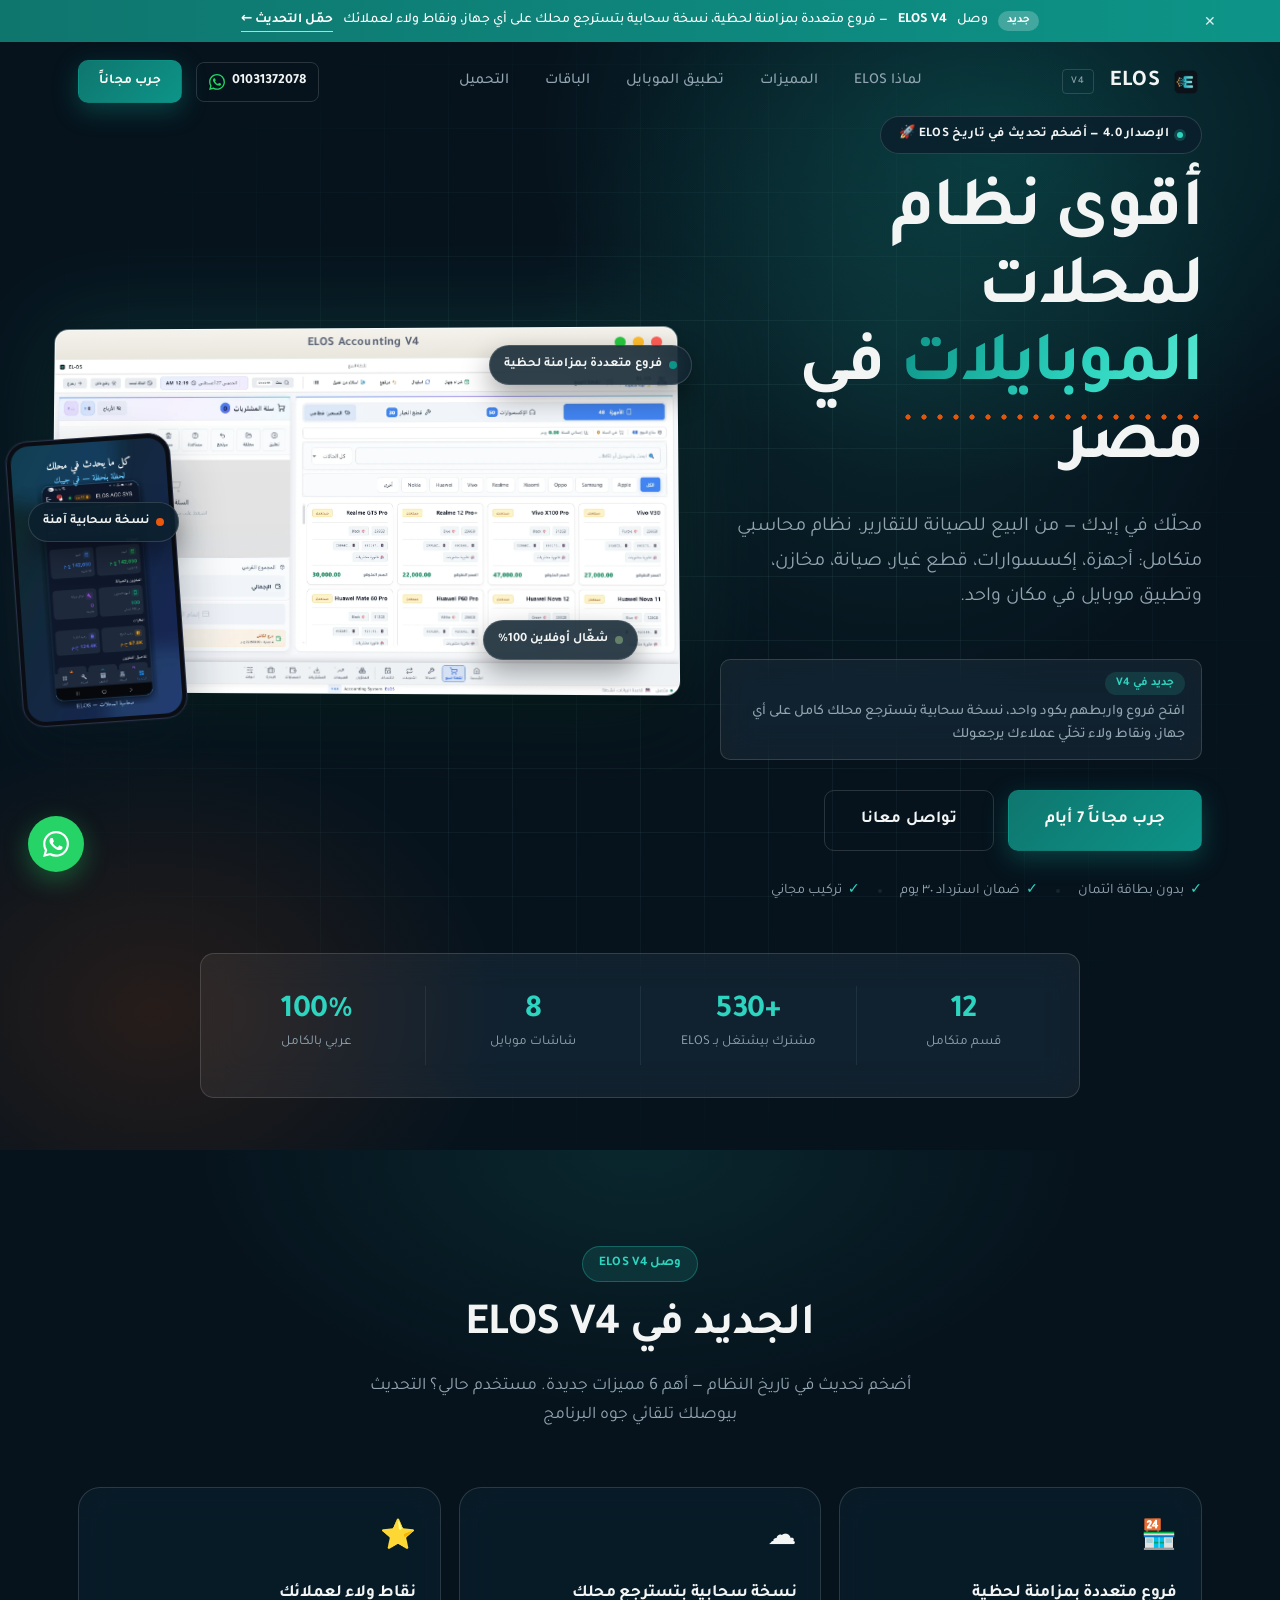
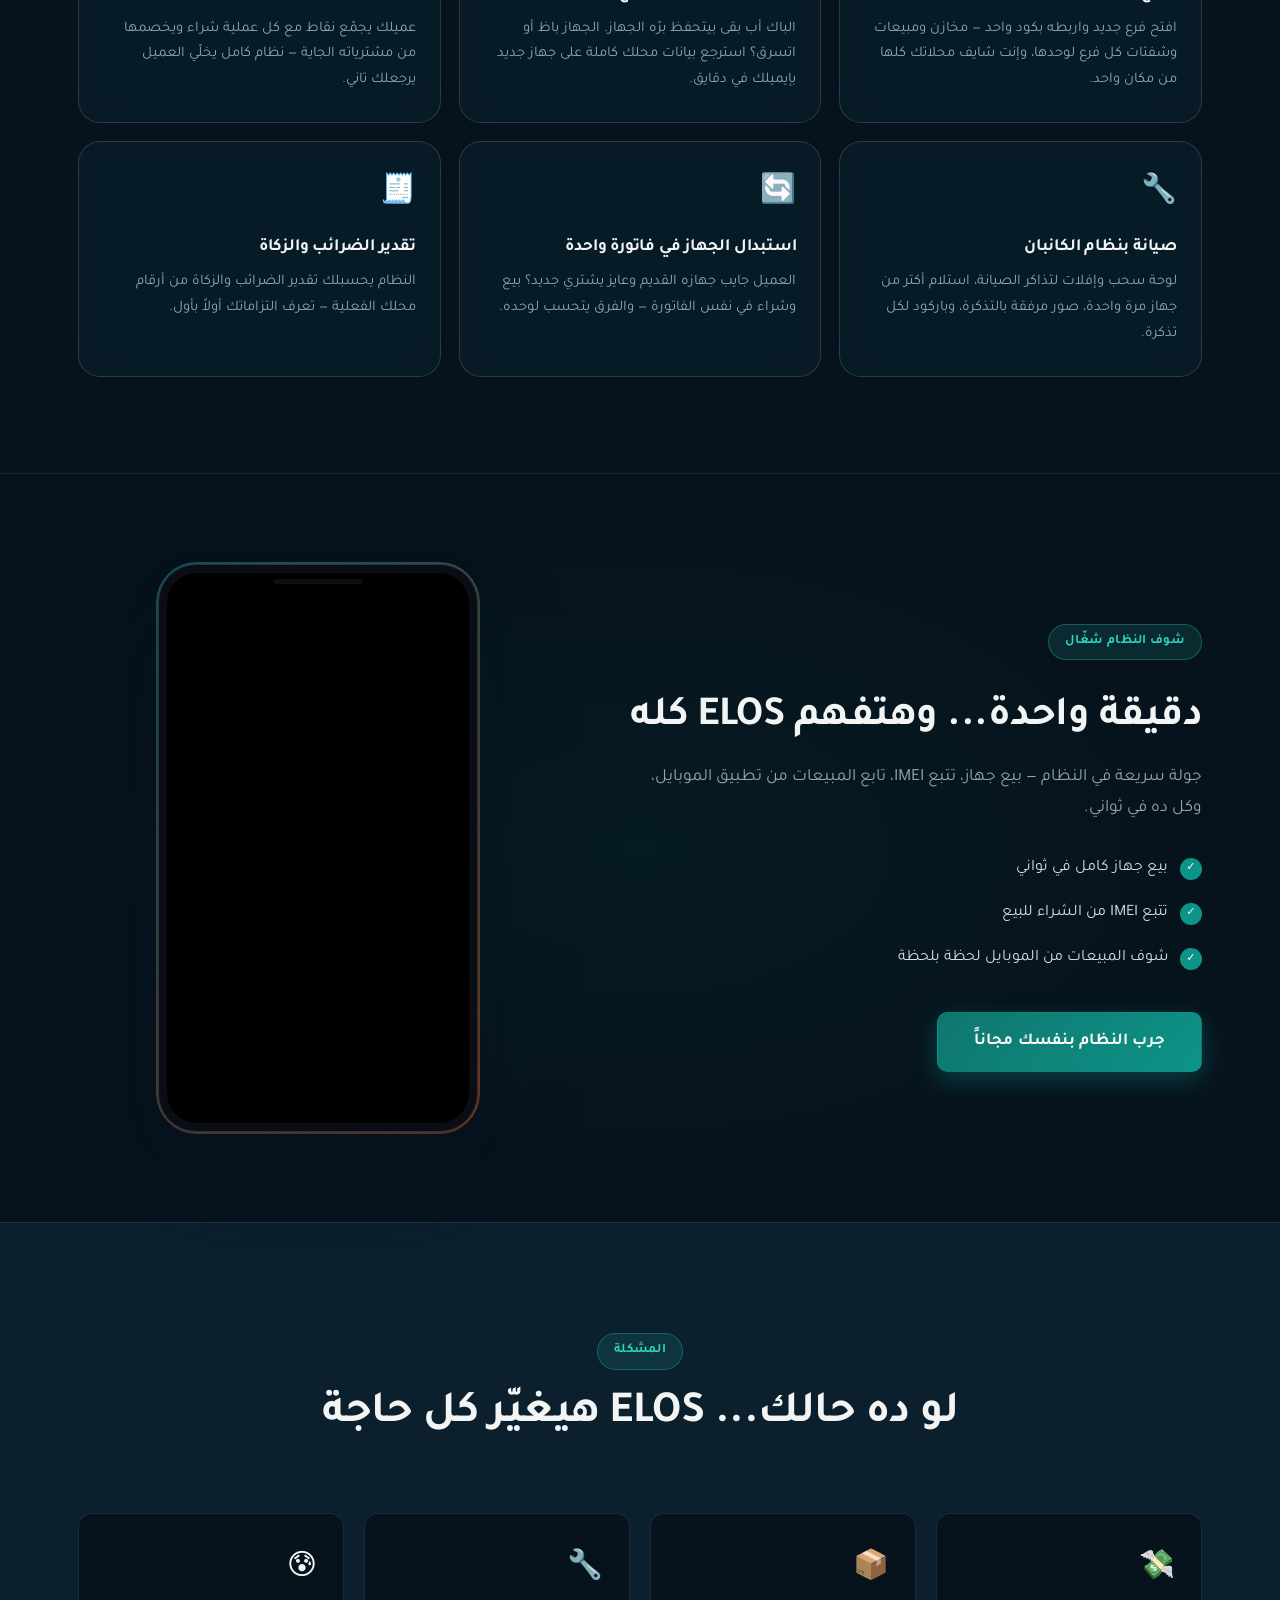
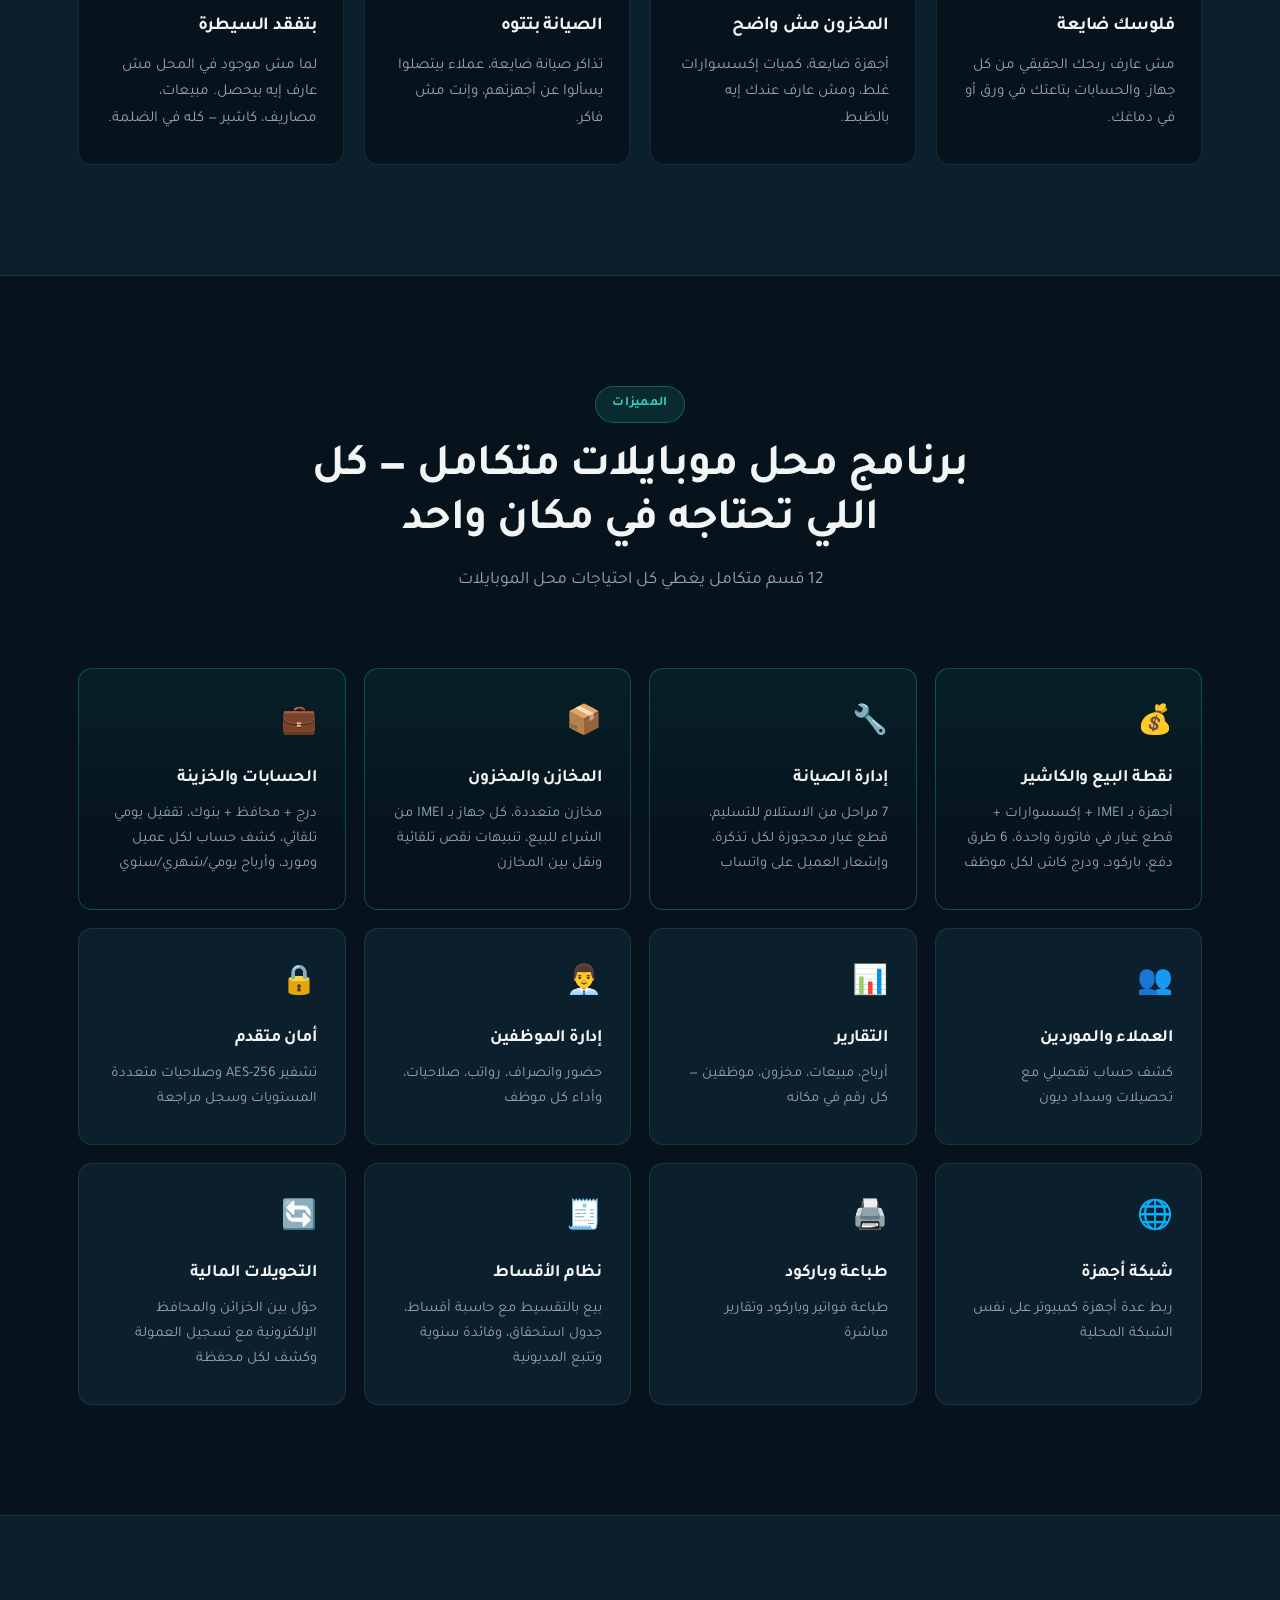
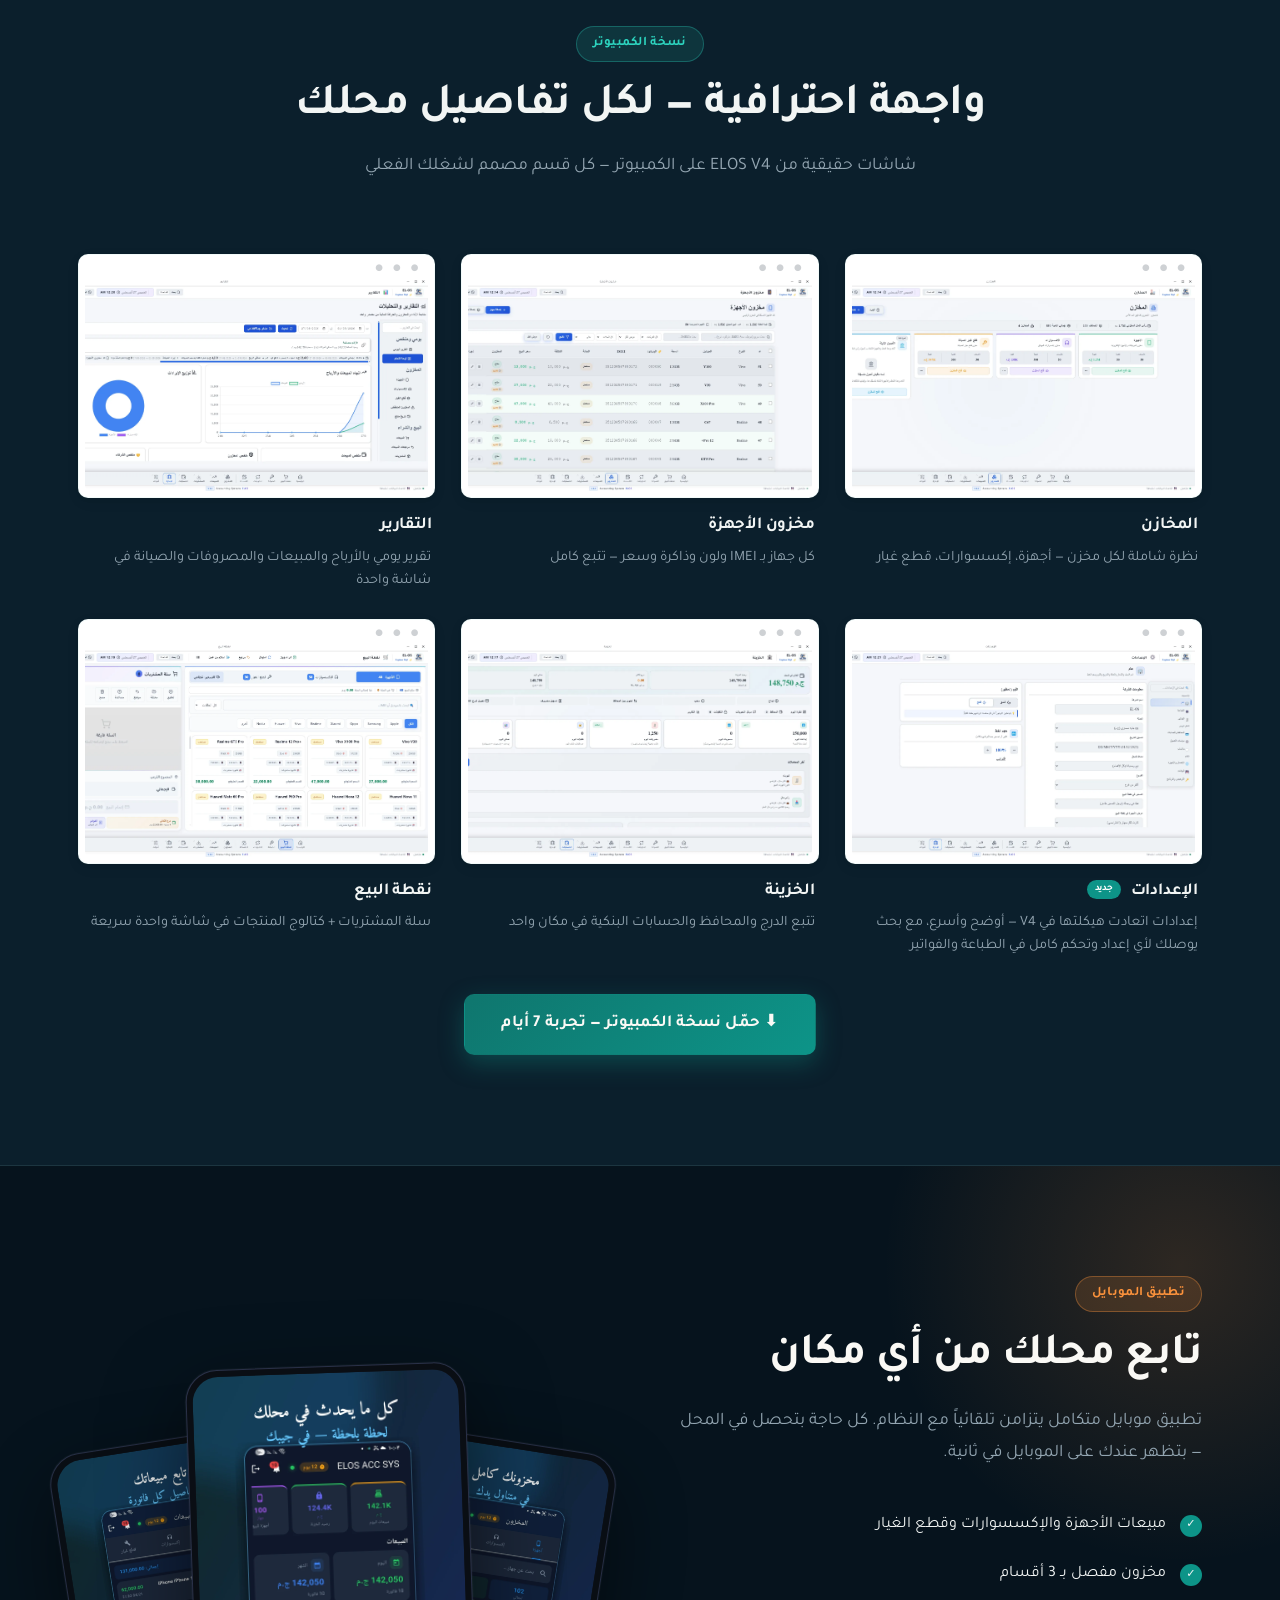
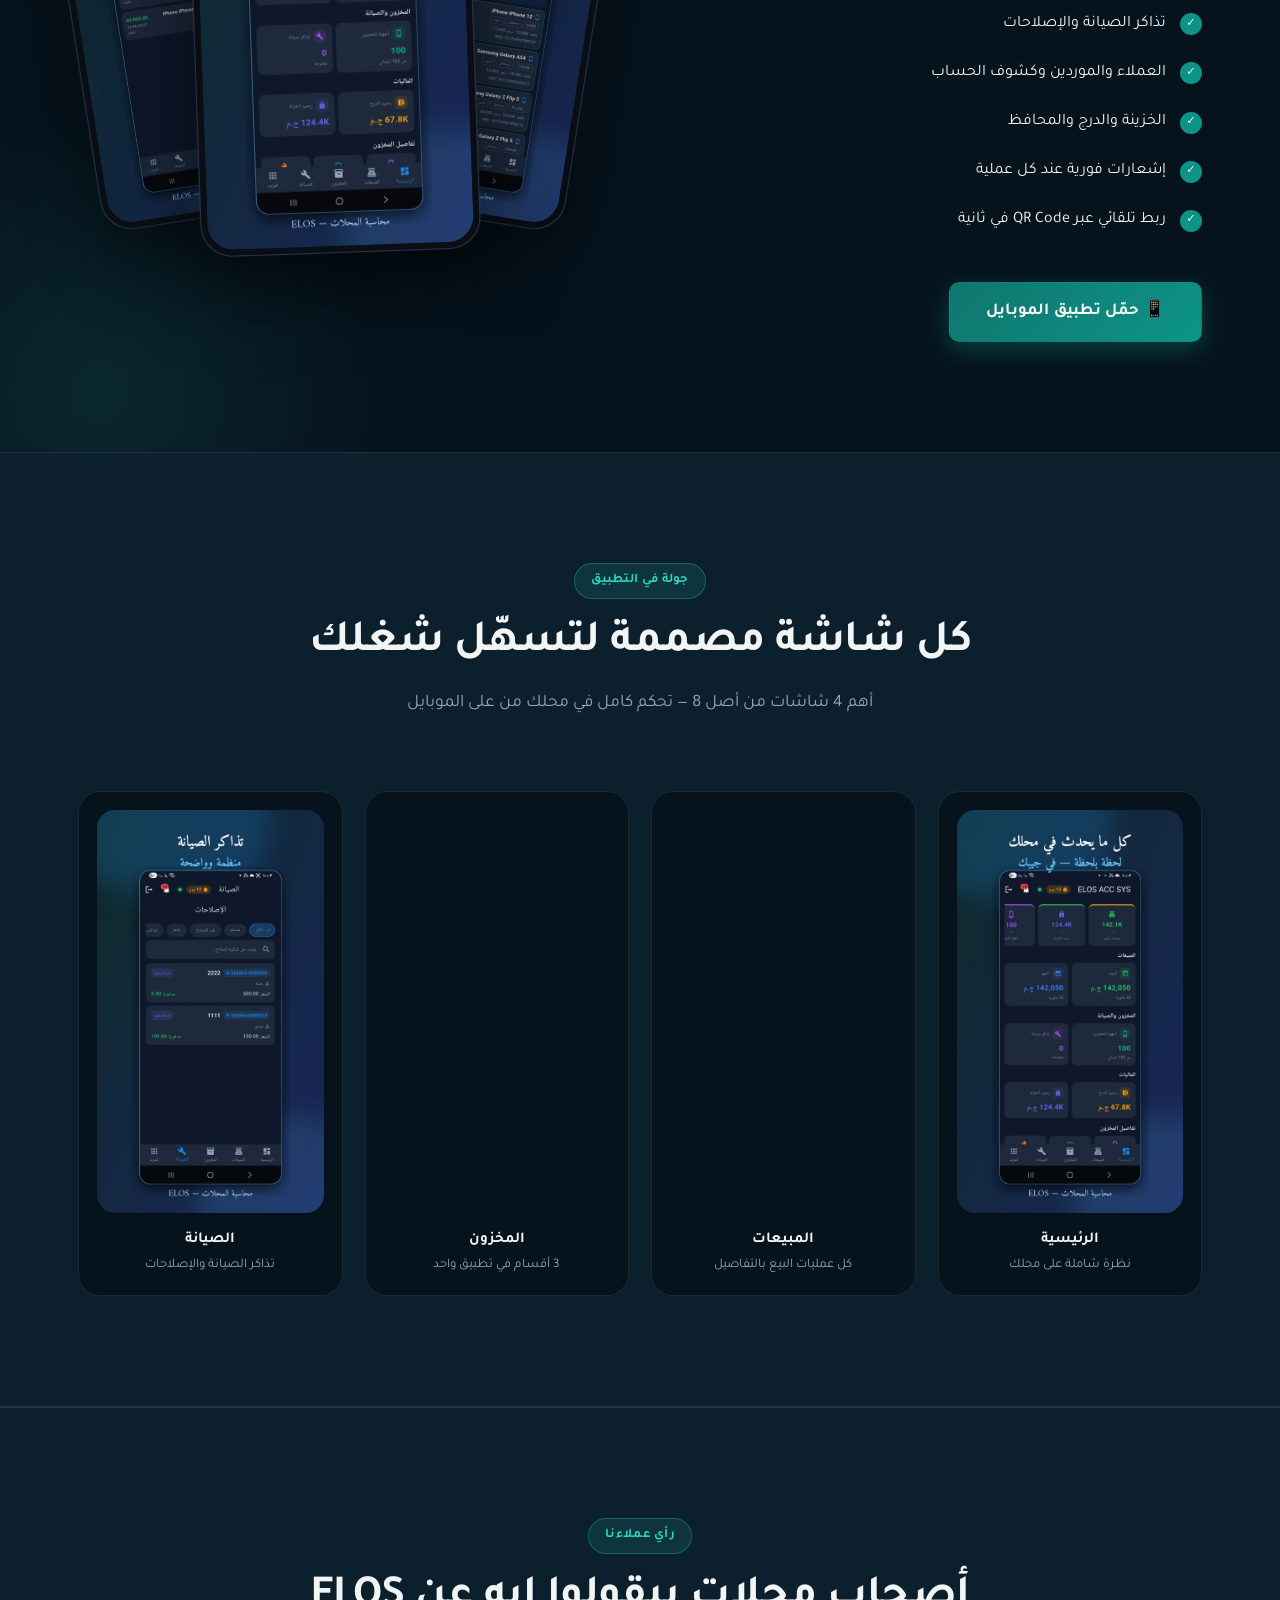
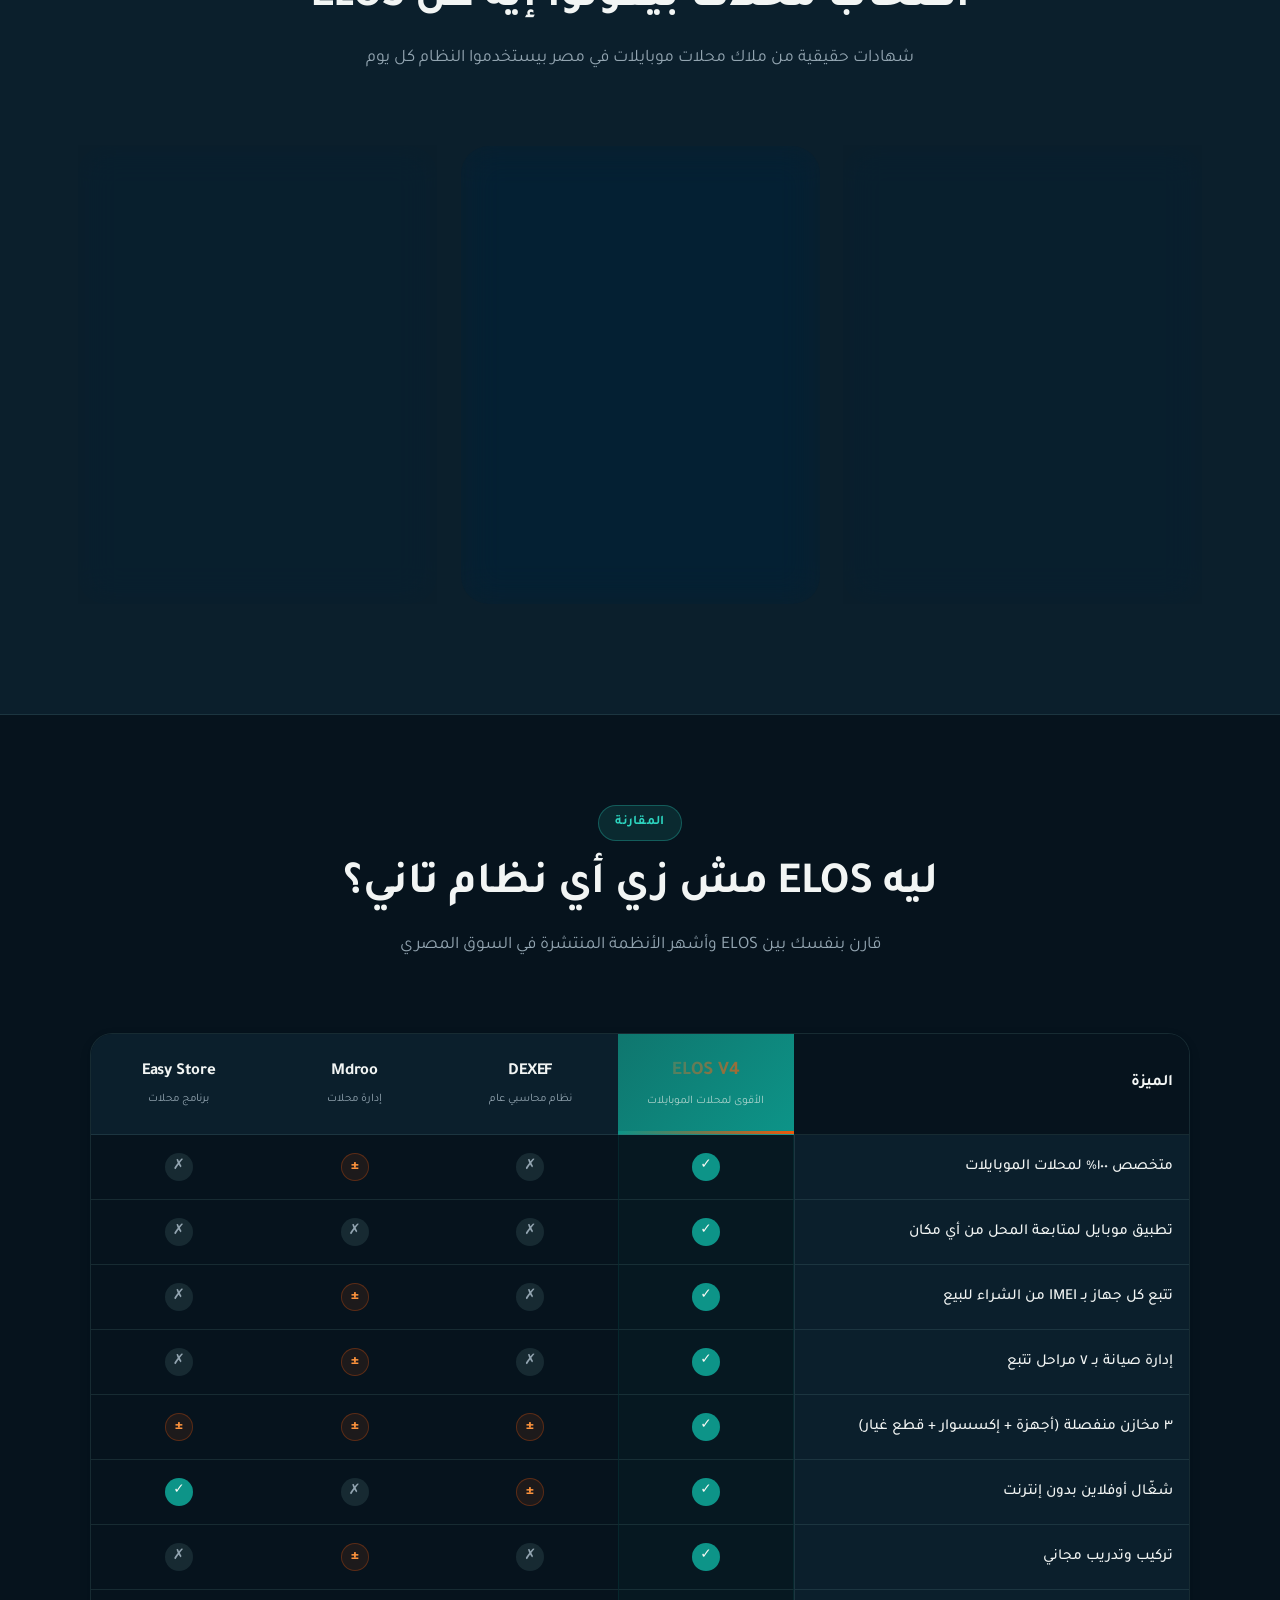
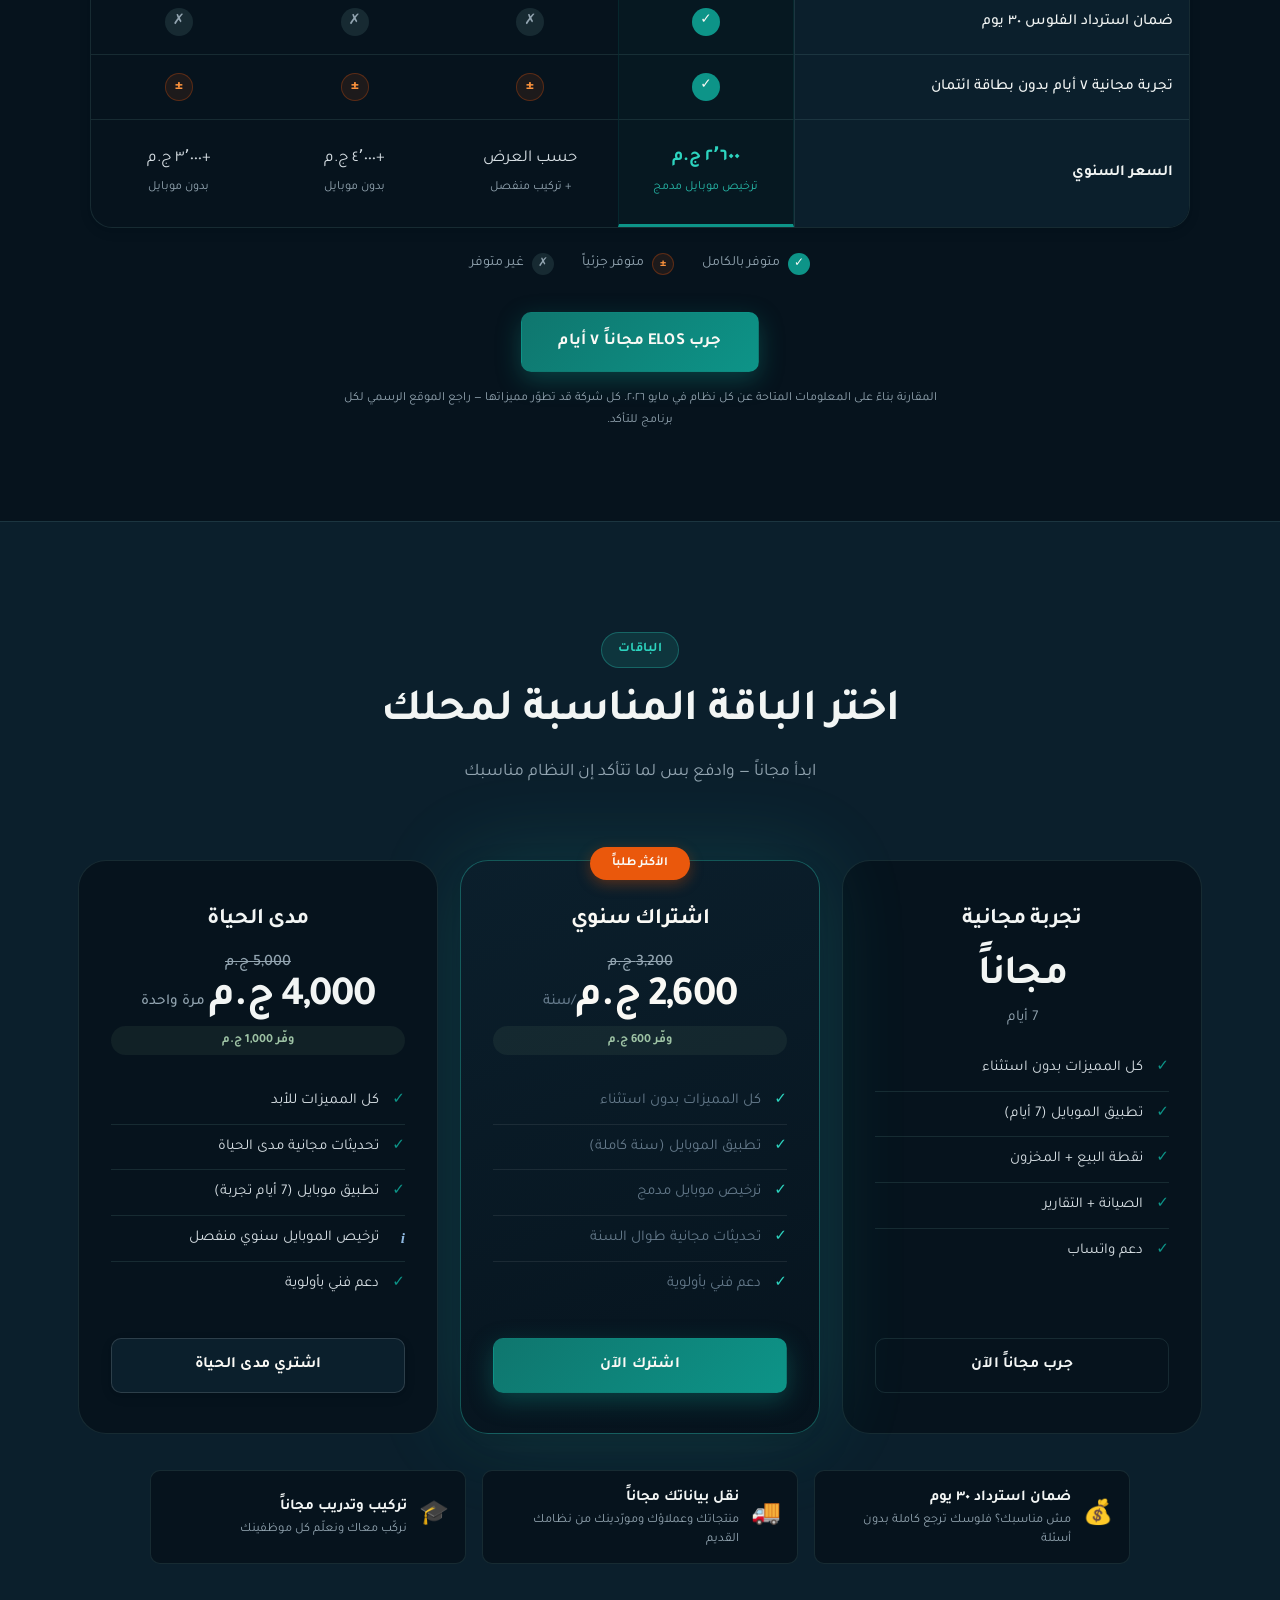
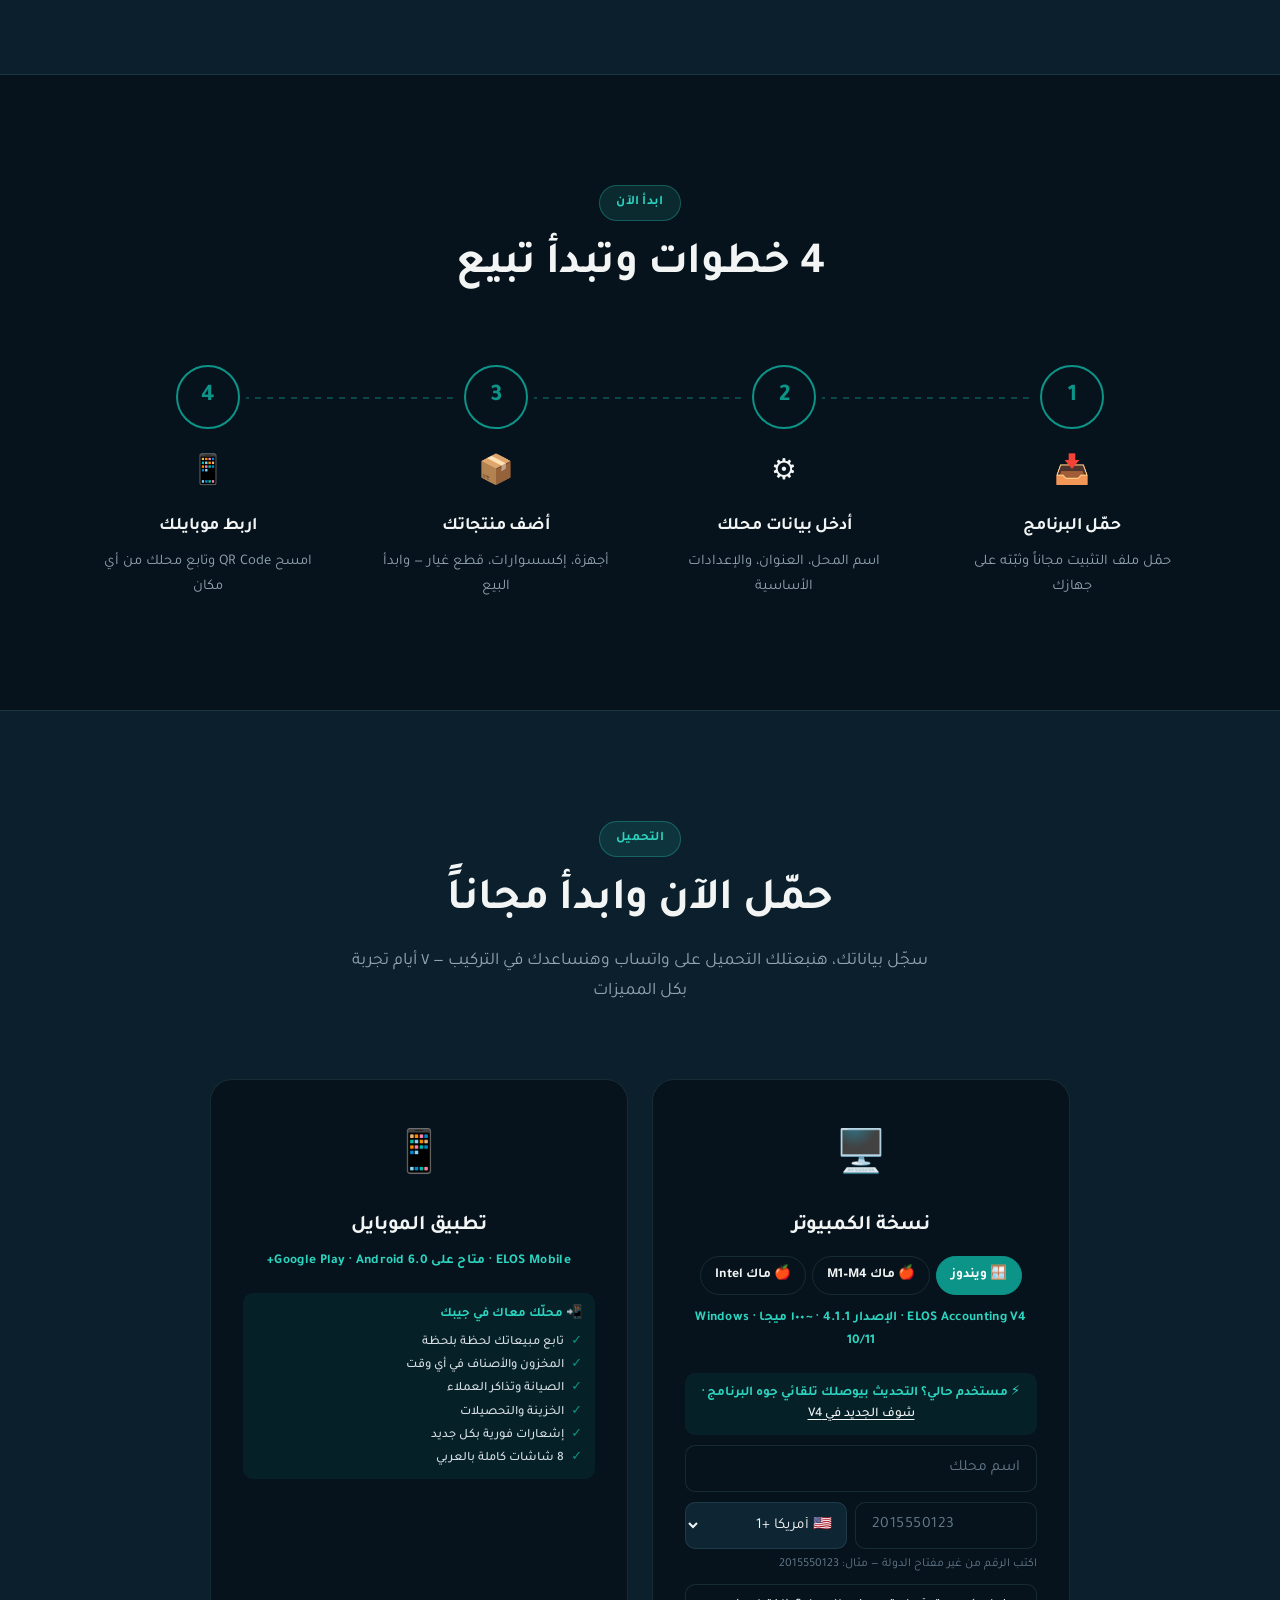
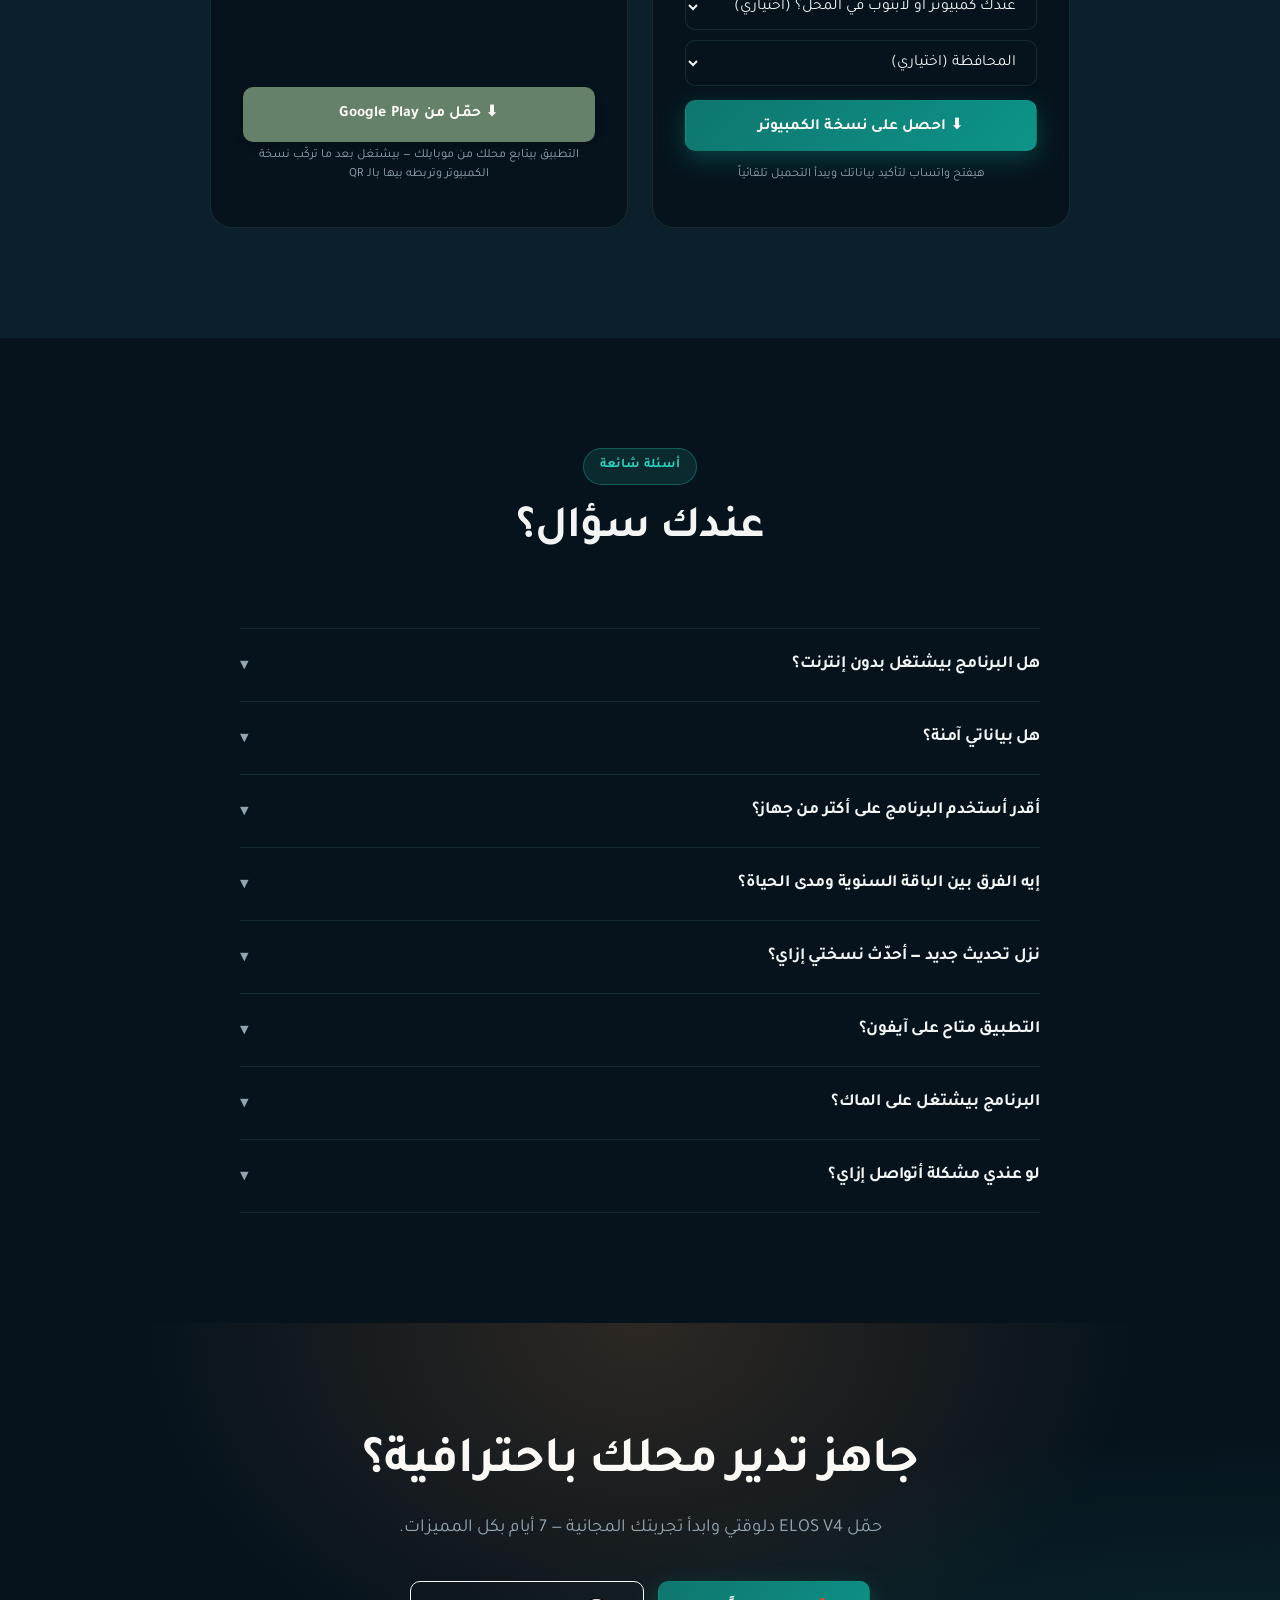
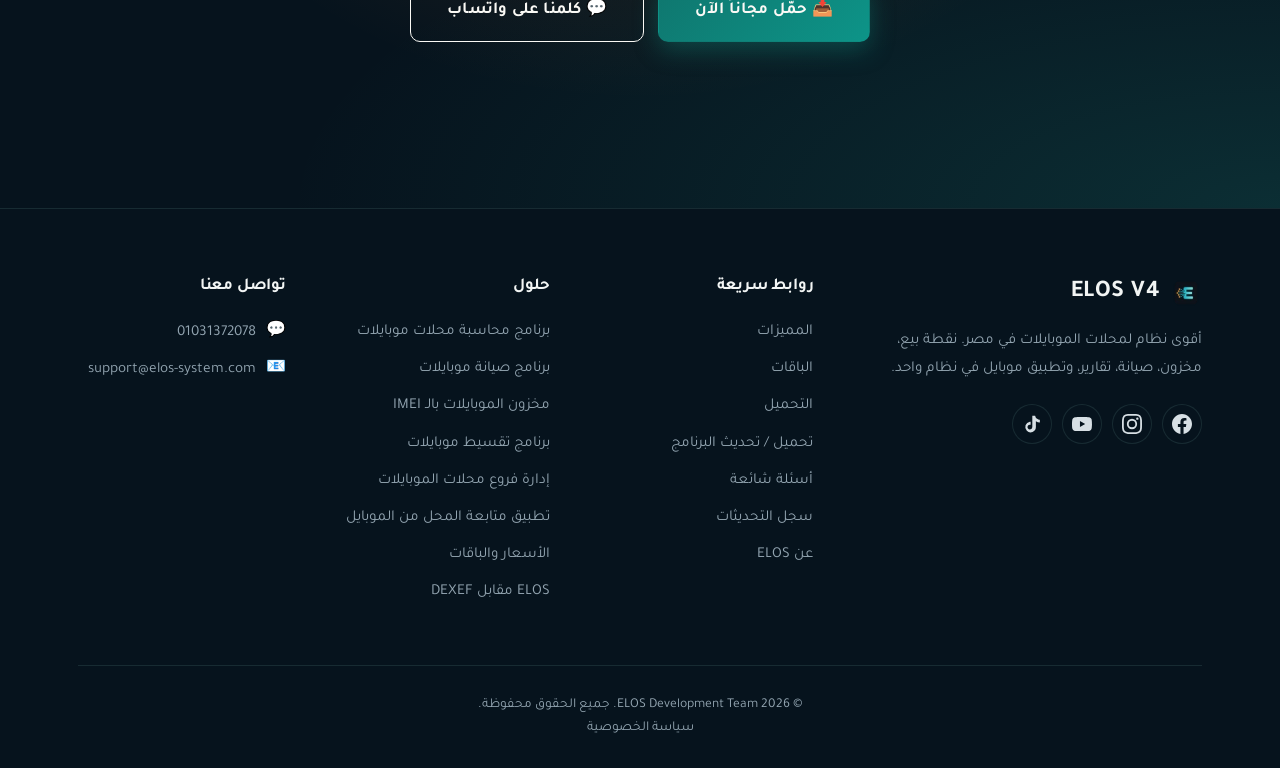
==== index.html @ 77cfc919 "SEO والمحتوى: صفحة أسعار + 4 صفحات مميزات، عمود «حلول» في كل الصفحات، structured data، والخصوصية - ص" ====
<!DOCTYPE html>
<html lang="ar" dir="rtl">
<head>
  <meta charset="UTF-8">
  <meta name="viewport" content="width=device-width, initial-scale=1.0">
  <meta name="description" content="ELOS V4 — أقوى نظام لمحلات الموبايلات في مصر. فروع متعددة، نسخة سحابية، نقاط ولاء، بيع، مخزون، صيانة، تقارير، وتطبيق موبايل في نظام واحد. جرب مجاناً 7 أيام.">
  <meta name="keywords" content="نظام محاسبي, محلات موبايلات, نقطة بيع, POS, مخزون, صيانة, ELOS, برنامج محاسبة, إدارة محل موبايلات">
  <meta name="theme-color" content="#06131d">
  <link rel="canonical" href="https://elos-system.com/">

  <!-- Open Graph -->
  <meta property="og:title" content="ELOS V4 — أقوى برنامج محاسبة لمحلات الموبايلات في مصر">
  <meta property="og:description" content="فروع متعددة + نسخة سحابية + نقاط ولاء + بيع وصيانة ومخازن وتقارير وتطبيق موبايل — كل ده في نظام واحد. تحديث V4 وصل.">
  <meta property="og:image" content="https://elos-system.com/assets/og-cover.jpg">
  <meta property="og:image:width" content="1200">
  <meta property="og:image:height" content="630">
  <meta property="og:type" content="website">
  <meta property="og:url" content="https://elos-system.com/">
  <meta property="og:site_name" content="ELOS">
  <meta property="og:locale" content="ar_EG">

  <!-- Twitter -->
  <meta name="twitter:card" content="summary_large_image">
  <meta name="twitter:title" content="ELOS V4 — أقوى برنامج محاسبة لمحلات الموبايلات في مصر">
  <meta name="twitter:description" content="فروع متعددة، نسخة سحابية، نقاط ولاء، بيع، مخزون، صيانة وتقارير في نظام واحد. تحديث V4 وصل. جرب مجاناً 7 أيام.">
  <meta name="twitter:image" content="https://elos-system.com/assets/og-cover.jpg">

  <title>ELOS V4 — أقوى برنامج محاسبة لمحلات الموبايلات في مصر</title>
  <link rel="icon" type="image/png" href="assets/favicon.png">
  <link rel="apple-touch-icon" href="assets/favicon.png">
  <link rel="preload" href="/fonts/tajawal-400-arabic.woff2" as="font" type="font/woff2" crossorigin>
  <link rel="preload" href="/fonts/tajawal-700-arabic.woff2" as="font" type="font/woff2" crossorigin>
  <link rel="stylesheet" href="css/style.css">

  <!-- ════════ TRACKING ════════ -->
  <!-- Google Analytics 4 — property: elos-mobile / stream: Elos Website -->
  <script async src="https://www.googletagmanager.com/gtag/js?id=G-RLBB64DHQP"></script>
  <script>
    window.dataLayer = window.dataLayer || [];
    function gtag(){dataLayer.push(arguments);}
    gtag('js', new Date());
    gtag('config', 'G-RLBB64DHQP', { 'send_page_view': true });
  </script>

  <!-- Meta Pixel — dataset: Elos ads (under ELOS ADS account) -->
  <script>
    !function(f,b,e,v,n,t,s){if(f.fbq)return;n=f.fbq=function(){n.callMethod?
    n.callMethod.apply(n,arguments):n.queue.push(arguments)};if(!f._fbq)f._fbq=n;
    n.push=n;n.loaded=!0;n.version='2.0';n.queue=[];t=b.createElement(e);t.async=!0;
    t.src=v;s=b.getElementsByTagName(e)[0];s.parentNode.insertBefore(t,s)}(window,
    document,'script','https://connect.facebook.net/en_US/fbevents.js');
    fbq('init', '2504885989955815');
    fbq('init', '2896945414015167');
    fbq('track', 'PageView');
  </script>
  <noscript><img height="1" width="1" style="display:none"
    src="https://www.facebook.com/tr?id=2504885989955815&ev=PageView&noscript=1"/></noscript>
  <noscript><img height="1" width="1" style="display:none"
    src="https://www.facebook.com/tr?id=2896945414015167&ev=PageView&noscript=1"/></noscript>
  <!-- ════════ /TRACKING ════════ -->

  <!-- Structured data -->
  <script type="application/ld+json">
  {
    "@context": "https://schema.org",
    "@type": "SoftwareApplication",
    "name": "ELOS Accounting V4",
    "operatingSystem": "Windows 10, Windows 11, macOS 10.15+, Android 6.0+",
    "applicationCategory": "BusinessApplication",
    "description": "أقوى نظام لمحلات الموبايلات في مصر — نقطة بيع، مخزون، صيانة، تقارير، وتطبيق موبايل في نظام واحد.",
    "url": "https://elos-system.com/",
    "image": "https://elos-system.com/assets/logo.png",
    "inLanguage": "ar",
    "offers": [
      { "@type": "Offer", "price": "0", "priceCurrency": "EGP", "name": "تجربة مجانية 7 أيام" },
      { "@type": "Offer", "price": "2600", "priceCurrency": "EGP", "name": "اشتراك سنوي" },
      { "@type": "Offer", "price": "4000", "priceCurrency": "EGP", "name": "مدى الحياة" }
    ],
    "publisher": {
      "@type": "Organization",
      "name": "ELOS",
      "url": "https://elos-system.com/",
      "logo": "https://elos-system.com/assets/logo.png",
      "sameAs": [
        "https://www.facebook.com/ElOsAccSystem/",
        "https://www.instagram.com/elos_acc/",
        "https://www.youtube.com/@ElOsAccSystem",
        "https://www.tiktok.com/@elos_accounting"
      ]
    }
  }
  </script>
  <script type="application/ld+json">
  {"@context": "https://schema.org", "@type": "FAQPage", "mainEntity": [{"@type": "Question", "name": "هل البرنامج بيشتغل بدون إنترنت؟", "acceptedAnswer": {"@type": "Answer", "text": "أيوا — النظام بيشتغل أوفلاين بالكامل. بياناتك محفوظة على جهازك. الإنترنت مطلوب بس لو عايز تربط تطبيق الموبايل."}}, {"@type": "Question", "name": "هل بياناتي آمنة؟", "acceptedAnswer": {"@type": "Answer", "text": "بياناتك مشفرة بتشفير AES-256 ومحفوظة محلياً على جهازك. محدش يقدر يوصلها غيرك. وكل عملية متسجلة في سجل مراجعة."}}, {"@type": "Question", "name": "أقدر أستخدم البرنامج على أكتر من جهاز؟", "acceptedAnswer": {"@type": "Answer", "text": "أيوا — تقدر تربط عدة أجهزة كمبيوتر على نفس الشبكة المحلية. وكمان تربط حتى 3 موبايلات على نفس الحساب."}}, {"@type": "Question", "name": "إيه الفرق بين الباقة السنوية ومدى الحياة؟", "acceptedAnswer": {"@type": "Answer", "text": "السنوية (2,600 ج.م/سنة) بتشمل كل حاجة + ترخيص الموبايل سنة كاملة. مدى الحياة (4,000 ج.م مرة واحدة) بتشمل كل حاجة للأبد بس ترخيص الموبايل سنوي منفصل."}}, {"@type": "Question", "name": "نزل تحديث جديد — أحدّث نسختي إزاي؟", "acceptedAnswer": {"@type": "Answer", "text": "النظام بيتحقق من التحديثات تلقائياً وبينبّهك لما ينزل إصدار جديد. تقدر كمان تحمّل أحدث نسخة من صفحة التحميل وتثبّتها فوق القديمة — بياناتك بتفضل زي ما هي بدون أي فقدان."}}, {"@type": "Question", "name": "التطبيق متاح على آيفون؟", "acceptedAnswer": {"@type": "Answer", "text": "تطبيق الموبايل متاح دلوقتي على أندرويد (6.0 وأحدث) من Google Play. نسخة الآيفون بيتم تطويرها حالياً وهتنزل قريباً — تابعنا عشان تعرف أول ما تنزل."}}, {"@type": "Question", "name": "لو عندي مشكلة أتواصل إزاي؟", "acceptedAnswer": {"@type": "Answer", "text": "تقدر تتواصل معانا على واتساب 01031372078 أو إيميل support@elos-system.com — وهنرد عليك في أسرع وقت."}}]}
  </script>
</head>
<body class="has-announce">

  <div class="mobile-overlay"></div>

  <!-- ══════════════════════════════════════
       V4 ANNOUNCEMENT BANNER
       ══════════════════════════════════════ -->
  <div class="announce-bar" id="announceBar">
    <div class="container">
      <a href="#download" class="announce-text" data-track="announce-download">
        <span class="announce-tag">جديد</span>
        وصل <strong>ELOS V4</strong><span class="announce-detail"> — فروع متعددة بمزامنة لحظية، نسخة سحابية بتسترجع محلك على أي جهاز، ونقاط ولاء لعملائك</span>
        <span class="announce-cta">حمّل التحديث ←</span>
      </a>
      <button class="announce-close" id="announceClose" aria-label="إغلاق الإعلان">✕</button>
    </div>
  </div>

  <!-- ══════════════════════════════════════
       FLOATING WHATSAPP
       ══════════════════════════════════════ -->
  <a href="https://wa.me/201031372078?text=%D9%85%D8%B1%D8%AD%D8%A8%D8%A7%D9%8B%D8%8C%20%D8%B9%D8%A7%D9%8A%D8%B2%20%D8%A3%D8%B3%D8%AA%D9%81%D8%B3%D8%B1%20%D8%B9%D9%86%20%D9%86%D8%B8%D8%A7%D9%85%20ELOS" target="_blank" rel="noopener noreferrer" class="whatsapp-float" aria-label="تواصل واتساب">
    <svg viewBox="0 0 24 24" width="26" height="26" fill="white"><path d="M17.472 14.382c-.297-.149-1.758-.867-2.03-.967-.273-.099-.471-.148-.67.15-.197.297-.767.966-.94 1.164-.173.199-.347.223-.644.075-.297-.15-1.255-.463-2.39-1.475-.883-.788-1.48-1.761-1.653-2.059-.173-.297-.018-.458.13-.606.134-.133.298-.347.446-.52.149-.174.198-.298.298-.497.099-.198.05-.371-.025-.52-.075-.149-.669-1.612-.916-2.207-.242-.579-.487-.5-.669-.51-.173-.008-.371-.01-.57-.01-.198 0-.52.074-.792.372-.272.297-1.04 1.016-1.04 2.479 0 1.462 1.065 2.875 1.213 3.074.149.198 2.096 3.2 5.077 4.487.709.306 1.262.489 1.694.625.712.227 1.36.195 1.871.118.571-.085 1.758-.719 2.006-1.413.248-.694.248-1.289.173-1.413-.074-.124-.272-.198-.57-.347m-5.421 7.403h-.004a9.87 9.87 0 01-5.031-1.378l-.361-.214-3.741.982.998-3.648-.235-.374a9.86 9.86 0 01-1.51-5.26c.001-5.45 4.436-9.884 9.888-9.884 2.64 0 5.122 1.03 6.988 2.898a9.825 9.825 0 012.893 6.994c-.003 5.45-4.437 9.884-9.885 9.884m8.413-18.297A11.815 11.815 0 0012.05 0C5.495 0 .16 5.335.157 11.892c0 2.096.547 4.142 1.588 5.945L.057 24l6.305-1.654a11.882 11.882 0 005.683 1.448h.005c6.554 0 11.89-5.335 11.893-11.893a11.821 11.821 0 00-3.48-8.413z"/></svg>
  </a>

  <!-- ══════════════════════════════════════
       NAVIGATION
       ══════════════════════════════════════ -->
  <nav class="navbar">
    <div class="container">
      <a href="#" class="nav-logo">
        <img src="/assets/logo-64.webp" alt="ELOS" class="nav-logo-icon" width="32" height="32">
        ELOS <span>V4</span>
      </a>
      <ul class="nav-links">
        <li><a href="#problems">لماذا ELOS</a></li>
        <li><a href="#features">المميزات</a></li>
        <li><a href="#mobile-app">تطبيق الموبايل</a></li>
        <li><a href="#pricing">الباقات</a></li>
        <li><a href="#download">التحميل</a></li>
      </ul>
      <div class="nav-actions">
        <a href="https://wa.me/201031372078" target="_blank" rel="noopener noreferrer" class="nav-phone" data-track="nav-whatsapp" aria-label="واتساب">
          <svg viewBox="0 0 24 24" width="16" height="16" fill="currentColor"><path d="M17.472 14.382c-.297-.149-1.758-.867-2.03-.967-.273-.099-.471-.148-.67.15-.197.297-.767.966-.94 1.164-.173.199-.347.223-.644.075-.297-.15-1.255-.463-2.39-1.475-.883-.788-1.48-1.761-1.653-2.059-.173-.297-.018-.458.13-.606.134-.133.298-.347.446-.52.149-.174.198-.298.298-.497.099-.198.05-.371-.025-.52-.075-.149-.669-1.612-.916-2.207-.242-.579-.487-.5-.669-.51-.173-.008-.371-.01-.57-.01-.198 0-.52.074-.792.372-.272.297-1.04 1.016-1.04 2.479 0 1.462 1.065 2.875 1.213 3.074.149.198 2.096 3.2 5.077 4.487.709.306 1.262.489 1.694.625.712.227 1.36.195 1.871.118.571-.085 1.758-.719 2.006-1.413.248-.694.248-1.289.173-1.413-.074-.124-.272-.198-.57-.347m-5.421 7.403h-.004a9.87 9.87 0 01-5.031-1.378l-.361-.214-3.741.982.998-3.648-.235-.374a9.86 9.86 0 01-1.51-5.26c.001-5.45 4.436-9.884 9.888-9.884 2.64 0 5.122 1.03 6.988 2.898a9.825 9.825 0 012.893 6.994c-.003 5.45-4.437 9.884-9.885 9.884m8.413-18.297A11.815 11.815 0 0012.05 0C5.495 0 .16 5.335.157 11.892c0 2.096.547 4.142 1.588 5.945L.057 24l6.305-1.654a11.882 11.882 0 005.683 1.448h.005c6.554 0 11.89-5.335 11.893-11.893a11.821 11.821 0 00-3.48-8.413z"/></svg>
          <span>01031372078</span>
        </a>
        <a href="#download" class="btn btn-primary btn-sm nav-cta" data-track="nav-cta">جرب مجاناً</a>
      </div>
      <button class="menu-toggle" aria-label="القائمة">
        <span></span><span></span><span></span>
      </button>
    </div>
  </nav>

  <!-- ══════════════════════════════════════
       HERO — Two-column with real screenshot
       ══════════════════════════════════════ -->
  <section class="hero">
    <div class="container">
      <div class="hero-grid">
        <div class="hero-text">
          <span class="hero-version fade-up">الإصدار 4.0 — أضخم تحديث في تاريخ ELOS 🚀</span>
          <h1 class="fade-up">أقوى نظام لمحلات <span class="accent">الموبايلات</span> في مصر</h1>
          <p class="subtitle fade-up">محلّك في إيدك — من البيع للصيانة للتقارير. نظام محاسبي متكامل: أجهزة، إكسسوارات، قطع غيار، صيانة، مخازن، وتطبيق موبايل في مكان واحد.</p>
          <p class="hero-whatsnew fade-up"><span class="hero-whatsnew-tag">جديد في V4</span> افتح فروع واربطهم بكود واحد، نسخة سحابية بتسترجع محلك كامل على أي جهاز، ونقاط ولاء تخلّي عملاءك يرجعولك</p>
          <div class="hero-buttons fade-up">
            <a href="#download" class="btn btn-primary btn-lg" data-track="hero-cta-primary">جرب مجاناً 7 أيام</a>
            <a href="https://wa.me/201031372078" target="_blank" rel="noopener noreferrer" class="btn btn-ghost btn-lg" data-track="hero-cta-whatsapp">تواصل معانا</a>
          </div>
          <div class="hero-trust fade-up">
            <span><span class="check">✓</span> بدون بطاقة ائتمان</span>
            <span class="dot"></span>
            <span><span class="check">✓</span> ضمان استرداد ٣٠ يوم</span>
            <span class="dot"></span>
            <span><span class="check">✓</span> تركيب مجاني</span>
          </div>
        </div>

        <div class="hero-visual fade-up">
          <div class="hero-window">
            <div class="hero-window-bar">
              <span class="desktop-window-dot red"></span>
              <span class="desktop-window-dot yellow"></span>
              <span class="desktop-window-dot green"></span>
              <span class="desktop-window-title">ELOS Accounting V4</span>
            </div>
            <picture><source media="(max-width: 768px)" srcset="assets/screenshots/desktop/desktop-pos-m.webp" type="image/webp"><source srcset="assets/screenshots/desktop/desktop-pos.webp" type="image/webp"><img width="1919" height="1028" src="assets/screenshots/desktop/desktop-pos.png" alt="نقطة البيع — ELOS V4" loading="eager" fetchpriority="high" decoding="async"></picture>
          </div>
          <div class="hero-phone-overlay">
            <picture><source media="(max-width: 768px)" srcset="assets/screenshots/mobile/01_dashboard_enhanced-m.webp" type="image/webp"><source srcset="assets/screenshots/mobile/01_dashboard_enhanced.webp" type="image/webp"><img width="1080" height="1920" loading="lazy" decoding="async" src="assets/screenshots/mobile/01_dashboard_enhanced.png" alt="تطبيق الموبايل ELOS"></picture>
          </div>
          <span class="hero-badge hero-badge-1"><span class="hb-dot" style="background:var(--coral)"></span> فروع متعددة بمزامنة لحظية</span>
          <span class="hero-badge hero-badge-2"><span class="hb-dot" style="background:var(--orange)"></span> نسخة سحابية آمنة</span>
          <span class="hero-badge hero-badge-3"><span class="hb-dot" style="background:var(--green)"></span> شغّال أوفلاين 100%</span>
        </div>
      </div>

      <div class="stats-bar fade-up">
        <div class="stat-item"><span class="stat-value">12</span><span class="stat-label">قسم متكامل</span></div>
        <div class="stat-item"><span class="stat-value">+530</span><span class="stat-label">مشترك بيشتغل بـ ELOS</span></div>
        <div class="stat-item"><span class="stat-value">8</span><span class="stat-label">شاشات موبايل</span></div>
        <div class="stat-item"><span class="stat-value">100%</span><span class="stat-label">عربي بالكامل</span></div>
      </div>
    </div>
  </section>

  <!-- ══════════════════════════════════════
       WHAT'S NEW IN V4
       ══════════════════════════════════════ -->
  <section class="whatsnew" id="whatsnew">
    <div class="container">
      <div class="section-header fade-up">
        <span class="section-badge">وصل ELOS V4</span>
        <h2>الجديد في ELOS V4</h2>
        <p>أضخم تحديث في تاريخ النظام — أهم 6 مميزات جديدة. مستخدم حالي؟ التحديث بيوصلك تلقائي جوه البرنامج</p>
      </div>
      <div class="whatsnew-grid stagger-children">
        <div class="whatsnew-card fade-up">
          <span class="wn-icon">🏪</span>
          <h3>فروع متعددة بمزامنة لحظية</h3>
          <p>افتح فرع جديد واربطه بكود واحد — مخازن ومبيعات وشفتات كل فرع لوحدها، وإنت شايف محلاتك كلها من مكان واحد.</p>
        </div>
        <div class="whatsnew-card fade-up">
          <span class="wn-icon">☁️</span>
          <h3>نسخة سحابية بتسترجع محلك</h3>
          <p>الباك أب بقى بيتحفظ برّه الجهاز. الجهاز باظ أو اتسرق؟ استرجع بيانات محلك كاملة على جهاز جديد بإيميلك في دقايق.</p>
        </div>
        <div class="whatsnew-card fade-up">
          <span class="wn-icon">⭐</span>
          <h3>نقاط ولاء لعملائك</h3>
          <p>عميلك يجمّع نقاط مع كل عملية شراء ويخصمها من مشترياته الجاية — نظام كامل يخلّي العميل يرجعلك تاني.</p>
        </div>
        <div class="whatsnew-card fade-up">
          <span class="wn-icon">🔧</span>
          <h3>صيانة بنظام الكانبان</h3>
          <p>لوحة سحب وإفلات لتذاكر الصيانة، استلام أكتر من جهاز مرة واحدة، صور مرفقة بالتذكرة، وباركود لكل تذكرة.</p>
        </div>
        <div class="whatsnew-card fade-up">
          <span class="wn-icon">🔄</span>
          <h3>استبدال الجهاز في فاتورة واحدة</h3>
          <p>العميل جايب جهازه القديم وعايز يشتري جديد؟ بيع وشراء في نفس الفاتورة — والفرق يتحسب لوحده.</p>
        </div>
        <div class="whatsnew-card fade-up">
          <span class="wn-icon">🧾</span>
          <h3>تقدير الضرائب والزكاة</h3>
          <p>النظام يحسبلك تقدير الضرائب والزكاة من أرقام محلك الفعلية — تعرف التزاماتك أولاً بأول.</p>
        </div>
      </div>
    </div>
  </section>

  <!-- ══════════════════════════════════════
       DEMO VIDEO (YouTube Short)
       ══════════════════════════════════════ -->
  <section class="demo-video" id="demo">
    <div class="container">
      <div class="demo-video-grid">
        <div class="demo-video-text">
          <span class="section-badge fade-up">شوف النظام شغّال</span>
          <h2 class="fade-up">دقيقة واحدة... وهتفهم ELOS كله</h2>
          <p class="fade-up">جولة سريعة في النظام — بيع جهاز، تتبع IMEI، تابع المبيعات من تطبيق الموبايل، وكل ده في ثواني.</p>
          <ul class="demo-video-points fade-up">
            <li><span class="check-icon">✓</span> بيع جهاز كامل في ثواني</li>
            <li><span class="check-icon">✓</span> تتبع IMEI من الشراء للبيع</li>
            <li><span class="check-icon">✓</span> شوف المبيعات من الموبايل لحظة بلحظة</li>
          </ul>
          <a href="#download" class="btn btn-primary btn-lg fade-up" data-track="demo-cta">جرب النظام بنفسك مجاناً</a>
        </div>
        <div class="demo-video-frame fade-up">
          <div class="demo-video-phone">
            <iframe
              src="https://www.youtube-nocookie.com/embed/yjLsc4PhEOw?rel=0&modestbranding=1&playsinline=1"
              title="ELOS Demo — أقوى نظام لمحلات الموبايلات"
              loading="lazy"
              allow="accelerometer; autoplay; clipboard-write; encrypted-media; gyroscope; picture-in-picture; web-share"
              allowfullscreen
              data-track="demo-video-play"></iframe>
          </div>
        </div>
      </div>
    </div>
  </section>

  <!-- ══════════════════════════════════════
       PAIN POINTS
       ══════════════════════════════════════ -->
  <section class="problems" id="problems">
    <div class="container">
      <div class="section-header fade-up">
        <span class="section-badge">المشكلة</span>
        <h2>لو ده حالك... ELOS هيغيّر كل حاجة</h2>
      </div>
      <div class="problems-grid stagger-children">
        <div class="problem-card fade-up">
          <span class="problem-icon">💸</span>
          <h3>فلوسك ضايعة</h3>
          <p>مش عارف ربحك الحقيقي من كل جهاز. والحسابات بتاعتك في ورق أو في دماغك.</p>
        </div>
        <div class="problem-card fade-up">
          <span class="problem-icon">📦</span>
          <h3>المخزون مش واضح</h3>
          <p>أجهزة ضايعة، كميات إكسسوارات غلط، ومش عارف عندك إيه بالظبط.</p>
        </div>
        <div class="problem-card fade-up">
          <span class="problem-icon">🔧</span>
          <h3>الصيانة بتتوه</h3>
          <p>تذاكر صيانة ضايعة، عملاء بيتصلوا يسألوا عن أجهزتهم، وإنت مش فاكر.</p>
        </div>
        <div class="problem-card fade-up">
          <span class="problem-icon">😰</span>
          <h3>بتفقد السيطرة</h3>
          <p>لما مش موجود في المحل مش عارف إيه بيحصل. مبيعات، مصاريف، كاشير — كله في الضلمة.</p>
        </div>
      </div>
    </div>
  </section>

  <!-- ══════════════════════════════════════
       FEATURES
       ══════════════════════════════════════ -->
  <section class="features" id="features">
    <div class="container">
      <div class="section-header fade-up">
        <span class="section-badge">المميزات</span>
        <h2>برنامج محل موبايلات متكامل — كل اللي تحتاجه في مكان واحد</h2>
        <p>12 قسم متكامل يغطي كل احتياجات محل الموبايلات</p>
      </div>

      <!-- Quick Features Grid -->
      <div class="features-grid stagger-children">
        <div class="feature-card feature-card--main fade-up">
          <span class="feature-icon">💰</span>
          <h3>نقطة البيع والكاشير</h3>
          <p>أجهزة بـ IMEI + إكسسوارات + قطع غيار في فاتورة واحدة، 6 طرق دفع، باركود، ودرج كاش لكل موظف</p>
        </div>
        <div class="feature-card feature-card--main fade-up">
          <span class="feature-icon">🔧</span>
          <h3>إدارة الصيانة</h3>
          <p>7 مراحل من الاستلام للتسليم، قطع غيار محجوزة لكل تذكرة، وإشعار العميل على واتساب</p>
        </div>
        <div class="feature-card feature-card--main fade-up">
          <span class="feature-icon">📦</span>
          <h3>المخازن والمخزون</h3>
          <p>مخازن متعددة، كل جهاز بـ IMEI من الشراء للبيع، تنبيهات نقص تلقائية ونقل بين المخازن</p>
        </div>
        <div class="feature-card feature-card--main fade-up">
          <span class="feature-icon">💼</span>
          <h3>الحسابات والخزينة</h3>
          <p>درج + محافظ + بنوك، تقفيل يومي تلقائي، كشف حساب لكل عميل ومورد، وأرباح يومي/شهري/سنوي</p>
        </div>
        <div class="feature-card fade-up">
          <span class="feature-icon">👥</span>
          <h3>العملاء والموردين</h3>
          <p>كشف حساب تفصيلي مع تحصيلات وسداد ديون</p>
        </div>
        <div class="feature-card fade-up">
          <span class="feature-icon">📊</span>
          <h3>التقارير</h3>
          <p>أرباح، مبيعات، مخزون، موظفين — كل رقم في مكانه</p>
        </div>
        <div class="feature-card fade-up">
          <span class="feature-icon">👨‍💼</span>
          <h3>إدارة الموظفين</h3>
          <p>حضور وانصراف، رواتب، صلاحيات، وأداء كل موظف</p>
        </div>
        <div class="feature-card fade-up">
          <span class="feature-icon">🔒</span>
          <h3>أمان متقدم</h3>
          <p>تشفير AES-256 وصلاحيات متعددة المستويات وسجل مراجعة</p>
        </div>
        <div class="feature-card fade-up">
          <span class="feature-icon">🌐</span>
          <h3>شبكة أجهزة</h3>
          <p>ربط عدة أجهزة كمبيوتر على نفس الشبكة المحلية</p>
        </div>
        <div class="feature-card fade-up">
          <span class="feature-icon">🖨️</span>
          <h3>طباعة وباركود</h3>
          <p>طباعة فواتير وباركود وتقارير مباشرة</p>
        </div>
        <div class="feature-card fade-up">
          <span class="feature-icon">🧾</span>
          <h3>نظام الأقساط</h3>
          <p>بيع بالتقسيط مع حاسبة أقساط، جدول استحقاق، وفائدة سنوية وتتبع المديونية</p>
        </div>
        <div class="feature-card fade-up">
          <span class="feature-icon">🔄</span>
          <h3>التحويلات المالية</h3>
          <p>حوّل بين الخزائن والمحافظ الإلكترونية مع تسجيل العمولة وكشف لكل محفظة</p>
        </div>
      </div>
    </div>
  </section>

  <!-- ══════════════════════════════════════
       DESKTOP SHOWCASE
       ══════════════════════════════════════ -->
  <!-- ══════════════════════════════════════
       DESKTOP GALLERY
       ══════════════════════════════════════ -->
  <section class="desktop-gallery" id="desktop">
    <div class="container">
      <div class="section-header fade-up">
        <span class="section-badge">نسخة الكمبيوتر</span>
        <h2>واجهة احترافية — لكل تفاصيل محلك</h2>
        <p>شاشات حقيقية من ELOS V4 على الكمبيوتر — كل قسم مصمم لشغلك الفعلي</p>
      </div>
      <div class="desktop-gallery-grid stagger-children">
        <div class="desktop-gallery-item fade-up">
          <div class="desktop-gallery-frame">
            <picture><source media="(max-width: 768px)" srcset="assets/screenshots/desktop/desktop-warehouses-m.webp" type="image/webp"><source srcset="assets/screenshots/desktop/desktop-warehouses.webp" type="image/webp"><img width="1919" height="1028" loading="lazy" decoding="async" src="assets/screenshots/desktop/desktop-warehouses.png" alt="شاشة المخازن"></picture>
          </div>
          <div class="desktop-gallery-meta">
            <h4>المخازن</h4>
            <p>نظرة شاملة لكل مخزن — أجهزة، إكسسوارات، قطع غيار</p>
          </div>
        </div>
        <div class="desktop-gallery-item fade-up">
          <div class="desktop-gallery-frame">
            <picture><source media="(max-width: 768px)" srcset="assets/screenshots/desktop/desktop-inventory-m.webp" type="image/webp"><source srcset="assets/screenshots/desktop/desktop-inventory.webp" type="image/webp"><img width="1919" height="1028" loading="lazy" decoding="async" src="assets/screenshots/desktop/desktop-inventory.png" alt="شاشة الأجهزة"></picture>
          </div>
          <div class="desktop-gallery-meta">
            <h4>مخزون الأجهزة</h4>
            <p>كل جهاز بـ IMEI ولون وذاكرة وسعر — تتبع كامل</p>
          </div>
        </div>
        <div class="desktop-gallery-item fade-up">
          <div class="desktop-gallery-frame">
            <picture><source media="(max-width: 768px)" srcset="assets/screenshots/desktop/desktop-reports-m.webp" type="image/webp"><source srcset="assets/screenshots/desktop/desktop-reports.webp" type="image/webp"><img width="1919" height="1028" loading="lazy" decoding="async" src="assets/screenshots/desktop/desktop-reports.png" alt="شاشة التقارير"></picture>
          </div>
          <div class="desktop-gallery-meta">
            <h4>التقارير</h4>
            <p>تقرير يومي بالأرباح والمبيعات والمصروفات والصيانة في شاشة واحدة</p>
          </div>
        </div>
        <div class="desktop-gallery-item fade-up">
          <div class="desktop-gallery-frame">
            <picture><source media="(max-width: 768px)" srcset="assets/screenshots/desktop/desktop-settings-m.webp" type="image/webp"><source srcset="assets/screenshots/desktop/desktop-settings.webp" type="image/webp"><img width="1919" height="1028" loading="lazy" decoding="async" src="assets/screenshots/desktop/desktop-settings.png" alt="شاشة الإعدادات الجديدة"></picture>
          </div>
          <div class="desktop-gallery-meta">
            <h4>الإعدادات <span class="gallery-new">جديد</span></h4>
            <p>إعدادات اتعادت هيكلتها في V4 — أوضح وأسرع، مع بحث يوصلك لأي إعداد وتحكم كامل في الطباعة والفواتير</p>
          </div>
        </div>
        <div class="desktop-gallery-item fade-up">
          <div class="desktop-gallery-frame">
            <picture><source media="(max-width: 768px)" srcset="assets/screenshots/desktop/desktop-treasury-m.webp" type="image/webp"><source srcset="assets/screenshots/desktop/desktop-treasury.webp" type="image/webp"><img width="1919" height="1028" loading="lazy" decoding="async" src="assets/screenshots/desktop/desktop-treasury.png" alt="شاشة الخزينة"></picture>
          </div>
          <div class="desktop-gallery-meta">
            <h4>الخزينة</h4>
            <p>تتبع الدرج والمحافظ والحسابات البنكية في مكان واحد</p>
          </div>
        </div>
        <div class="desktop-gallery-item fade-up">
          <div class="desktop-gallery-frame">
            <picture><source media="(max-width: 768px)" srcset="assets/screenshots/desktop/desktop-pos-m.webp" type="image/webp"><source srcset="assets/screenshots/desktop/desktop-pos.webp" type="image/webp"><img width="1919" height="1028" loading="lazy" decoding="async" src="assets/screenshots/desktop/desktop-pos.png" alt="شاشة نقطة البيع"></picture>
          </div>
          <div class="desktop-gallery-meta">
            <h4>نقطة البيع</h4>
            <p>سلة المشتريات + كتالوج المنتجات في شاشة واحدة سريعة</p>
          </div>
        </div>
      </div>
      <div class="section-cta fade-up">
        <a href="#download" class="btn btn-primary btn-lg" data-track="desktop-gallery-download">⬇️ حمّل نسخة الكمبيوتر — تجربة 7 أيام</a>
      </div>
    </div>
  </section>

  <!-- ══════════════════════════════════════
       MOBILE APP
       ══════════════════════════════════════ -->
  <section class="mobile-app" id="mobile-app">
    <div class="container">
      <div class="mobile-app-content">
        <div class="mobile-app-text">
          <span class="section-badge fade-up">تطبيق الموبايل</span>
          <h2 class="fade-up">تابع محلك من أي مكان</h2>
          <p class="fade-up">تطبيق موبايل متكامل يتزامن تلقائياً مع النظام. كل حاجة بتحصل في المحل — بتظهر عندك على الموبايل في ثانية.</p>
          <ul class="app-features-list fade-up">
            <li><span class="check-icon">✓</span> مبيعات الأجهزة والإكسسوارات وقطع الغيار</li>
            <li><span class="check-icon">✓</span> مخزون مفصل بـ 3 أقسام</li>
            <li><span class="check-icon">✓</span> تذاكر الصيانة والإصلاحات</li>
            <li><span class="check-icon">✓</span> العملاء والموردين وكشوف الحساب</li>
            <li><span class="check-icon">✓</span> الخزينة والدرج والمحافظ</li>
            <li><span class="check-icon">✓</span> إشعارات فورية عند كل عملية</li>
            <li><span class="check-icon">✓</span> ربط تلقائي عبر QR Code في ثانية</li>
          </ul>
          <a href="#download" class="btn btn-primary btn-lg fade-up">📱 حمّل تطبيق الموبايل</a>
        </div>
        <div class="mobile-app-visual fade-up">
          <div class="phone-stack">
            <div class="phone-frame left">
              <picture><source media="(max-width: 768px)" srcset="assets/screenshots/mobile/02_sales_enhanced-m.webp" type="image/webp"><source srcset="assets/screenshots/mobile/02_sales_enhanced.webp" type="image/webp"><img width="1080" height="1920" loading="lazy" decoding="async" src="assets/screenshots/mobile/02_sales_enhanced.png" alt="شاشة المبيعات"></picture>
            </div>
            <div class="phone-frame primary">
              <picture><source media="(max-width: 768px)" srcset="assets/screenshots/mobile/01_dashboard_enhanced-m.webp" type="image/webp"><source srcset="assets/screenshots/mobile/01_dashboard_enhanced.webp" type="image/webp"><img width="1080" height="1920" loading="lazy" decoding="async" src="assets/screenshots/mobile/01_dashboard_enhanced.png" alt="الشاشة الرئيسية"></picture>
            </div>
            <div class="phone-frame right">
              <picture><source media="(max-width: 768px)" srcset="assets/screenshots/mobile/03_inventory_enhanced-m.webp" type="image/webp"><source srcset="assets/screenshots/mobile/03_inventory_enhanced.webp" type="image/webp"><img width="1080" height="1920" loading="lazy" decoding="async" src="assets/screenshots/mobile/03_inventory_enhanced.png" alt="شاشة المخزون"></picture>
            </div>
          </div>
        </div>
      </div>
    </div>
  </section>

  <!-- ══════════════════════════════════════
       SCREENSHOTS GALLERY
       ══════════════════════════════════════ -->
  <section class="gallery">
    <div class="container">
      <div class="section-header fade-up">
        <span class="section-badge">جولة في التطبيق</span>
        <h2>كل شاشة مصممة لتسهّل شغلك</h2>
        <p>أهم 4 شاشات من أصل 8 — تحكم كامل في محلك من على الموبايل</p>
      </div>
      <div class="gallery-grid stagger-children">
        <div class="gallery-item fade-up">
          <picture><source media="(max-width: 768px)" srcset="assets/screenshots/mobile/01_dashboard_enhanced-m.webp" type="image/webp"><source srcset="assets/screenshots/mobile/01_dashboard_enhanced.webp" type="image/webp"><img width="1080" height="1920" loading="lazy" decoding="async" src="assets/screenshots/mobile/01_dashboard_enhanced.png" alt="الرئيسية"></picture>
          <div class="gallery-item-label">الرئيسية</div>
          <div class="gallery-item-sub">نظرة شاملة على محلك</div>
        </div>
        <div class="gallery-item fade-up">
          <picture><source media="(max-width: 768px)" srcset="assets/screenshots/mobile/02_sales_enhanced-m.webp" type="image/webp"><source srcset="assets/screenshots/mobile/02_sales_enhanced.webp" type="image/webp"><img width="1080" height="1920" loading="lazy" decoding="async" src="assets/screenshots/mobile/02_sales_enhanced.png" alt="المبيعات"></picture>
          <div class="gallery-item-label">المبيعات</div>
          <div class="gallery-item-sub">كل عمليات البيع بالتفاصيل</div>
        </div>
        <div class="gallery-item fade-up">
          <picture><source media="(max-width: 768px)" srcset="assets/screenshots/mobile/03_inventory_enhanced-m.webp" type="image/webp"><source srcset="assets/screenshots/mobile/03_inventory_enhanced.webp" type="image/webp"><img width="1080" height="1920" loading="lazy" decoding="async" src="assets/screenshots/mobile/03_inventory_enhanced.png" alt="المخزون"></picture>
          <div class="gallery-item-label">المخزون</div>
          <div class="gallery-item-sub">3 أقسام في تطبيق واحد</div>
        </div>
        <div class="gallery-item fade-up">
          <picture><source media="(max-width: 768px)" srcset="assets/screenshots/mobile/04_repairs_enhanced-m.webp" type="image/webp"><source srcset="assets/screenshots/mobile/04_repairs_enhanced.webp" type="image/webp"><img width="1080" height="1920" loading="lazy" decoding="async" src="assets/screenshots/mobile/04_repairs_enhanced.png" alt="الصيانة"></picture>
          <div class="gallery-item-label">الصيانة</div>
          <div class="gallery-item-sub">تذاكر الصيانة والإصلاحات</div>
        </div>
      </div>
    </div>
  </section>

  <!-- ══════════════════════════════════════
       TESTIMONIALS
       TODO: استبدل بشهادات حقيقية من عملاء فعليين
       ══════════════════════════════════════ -->
  <section class="testimonials" id="testimonials">
    <div class="container">
      <div class="section-header fade-up">
        <span class="section-badge">رأي عملاءنا</span>
        <h2>أصحاب محلات بيقولوا إيه عن ELOS</h2>
        <p>شهادات حقيقية من ملاك محلات موبايلات في مصر بيستخدموا النظام كل يوم</p>
      </div>
      <div class="testimonials-grid stagger-children">

        <article class="testimonial-card fade-up">
          <div class="testimonial-stars">★★★★★</div>
          <blockquote>"أنا متخصص iPhone — الجهاز عندي بـ ٥٠ ألف وفوق، أي خطأ في الـ IMEI بياكلّي ربح أسبوع. ELOS بيمسك كل جهاز بالـ IMEI من ساعة ما يدخل المحل لحد ما يتباع، وفي أي لحظة أعرف الجهاز ده فين. مفيش برنامج تاني عمل ده زيه."</blockquote>
          <div class="testimonial-author">
            <div class="testimonial-avatar">ب</div>
            <div class="testimonial-meta">
              <strong>باسم</strong>
              <span>Mr iPhone · القاهرة</span>
            </div>
          </div>
          <div class="testimonial-stat">💎 صفر iPhone ضايع</div>
        </article>

        <article class="testimonial-card fade-up featured">
          <div class="testimonial-stars">★★★★★</div>
          <blockquote>"٣ فروع في الغربية ومش بقدر أكون موجود في كلهم. كنت محتاج موظف متابعة بيكلّفني ٤٬٥٠٠ شهرياً. مع تطبيق ELOS، شايف مبيعات كل فرع من موبايلي لحظة بلحظة — وإيه الموظف اللي شغّال كويس وإيه اللي لأ. وفّرت راتب الموظف ده، ولسه عندي تحكم أكبر."</blockquote>
          <div class="testimonial-author">
            <div class="testimonial-avatar">م.ع</div>
            <div class="testimonial-meta">
              <strong>محمد عبد الرحمن</strong>
              <span>TREND STORE · الغربية (٣ فروع)</span>
            </div>
          </div>
          <div class="testimonial-stat">💰 وفّر ٤٬٥٠٠ ج.م شهرياً</div>
        </article>

        <article class="testimonial-card fade-up">
          <div class="testimonial-stars">★★★★★</div>
          <blockquote>"اللي عجبني إن كل حاجة في شاشة واحدة. بيع جهاز + إكسسوار + قطعة غيار في فاتورة واحدة، والباركود سكانر بيخلّص الفاتورة في ثواني. والصيانة بقت متتبعة من الاستلام للتسليم — مفيش زبون بيرجع يقولي ضاع جهازي تاني."</blockquote>
          <div class="testimonial-author">
            <div class="testimonial-avatar">م</div>
            <div class="testimonial-meta">
              <strong>مصطفى</strong>
              <span>TORKY PHONE · الإسكندرية</span>
            </div>
          </div>
          <div class="testimonial-stat">⚡ فاتورة في ٣٠ ثانية</div>
        </article>

      </div>
    </div>
  </section>

  <!-- ══════════════════════════════════════
       COMPARISON TABLE
       ══════════════════════════════════════ -->
  <section class="comparison" id="comparison">
    <div class="container">
      <div class="section-header fade-up">
        <span class="section-badge">المقارنة</span>
        <h2>ليه ELOS مش زي أي نظام تاني؟</h2>
        <p>قارن بنفسك بين ELOS وأشهر الأنظمة المنتشرة في السوق المصري</p>
      </div>
      <div class="comparison-table-wrap fade-up">
        <table class="comparison-table">
          <thead>
            <tr>
              <th class="feat-col">الميزة</th>
              <th class="elos-col">
                <div class="comp-logo elos">ELOS V4</div>
                <span class="comp-tag">الأقوى لمحلات الموبايلات</span>
              </th>
              <th>
                <div class="comp-logo">DEXEF</div>
                <span class="comp-tag">نظام محاسبي عام</span>
              </th>
              <th>
                <div class="comp-logo">Mdroo</div>
                <span class="comp-tag">إدارة محلات</span>
              </th>
              <th>
                <div class="comp-logo">Easy Store</div>
                <span class="comp-tag">برنامج محلات</span>
              </th>
            </tr>
          </thead>
          <tbody>
            <tr>
              <td class="feat-col">متخصص ١٠٠٪ لمحلات الموبايلات</td>
              <td class="elos-col"><span class="check-yes">✓</span></td>
              <td><span class="check-no">✗</span></td>
              <td><span class="check-partial">±</span></td>
              <td><span class="check-no">✗</span></td>
            </tr>
            <tr>
              <td class="feat-col">تطبيق موبايل لمتابعة المحل من أي مكان</td>
              <td class="elos-col"><span class="check-yes">✓</span></td>
              <td><span class="check-no">✗</span></td>
              <td><span class="check-no">✗</span></td>
              <td><span class="check-no">✗</span></td>
            </tr>
            <tr>
              <td class="feat-col">تتبع كل جهاز بـ IMEI من الشراء للبيع</td>
              <td class="elos-col"><span class="check-yes">✓</span></td>
              <td><span class="check-no">✗</span></td>
              <td><span class="check-partial">±</span></td>
              <td><span class="check-no">✗</span></td>
            </tr>
            <tr>
              <td class="feat-col">إدارة صيانة بـ ٧ مراحل تتبع</td>
              <td class="elos-col"><span class="check-yes">✓</span></td>
              <td><span class="check-no">✗</span></td>
              <td><span class="check-partial">±</span></td>
              <td><span class="check-no">✗</span></td>
            </tr>
            <tr>
              <td class="feat-col">٣ مخازن منفصلة (أجهزة + إكسسوار + قطع غيار)</td>
              <td class="elos-col"><span class="check-yes">✓</span></td>
              <td><span class="check-partial">±</span></td>
              <td><span class="check-partial">±</span></td>
              <td><span class="check-partial">±</span></td>
            </tr>
            <tr>
              <td class="feat-col">شغّال أوفلاين بدون إنترنت</td>
              <td class="elos-col"><span class="check-yes">✓</span></td>
              <td><span class="check-partial">±</span></td>
              <td><span class="check-no">✗</span></td>
              <td><span class="check-yes">✓</span></td>
            </tr>
            <tr>
              <td class="feat-col">تركيب وتدريب مجاني</td>
              <td class="elos-col"><span class="check-yes">✓</span></td>
              <td><span class="check-no">✗</span></td>
              <td><span class="check-partial">±</span></td>
              <td><span class="check-no">✗</span></td>
            </tr>
            <tr>
              <td class="feat-col">ضمان استرداد الفلوس ٣٠ يوم</td>
              <td class="elos-col"><span class="check-yes">✓</span></td>
              <td><span class="check-no">✗</span></td>
              <td><span class="check-no">✗</span></td>
              <td><span class="check-no">✗</span></td>
            </tr>
            <tr>
              <td class="feat-col">تجربة مجانية ٧ أيام بدون بطاقة ائتمان</td>
              <td class="elos-col"><span class="check-yes">✓</span></td>
              <td><span class="check-partial">±</span></td>
              <td><span class="check-partial">±</span></td>
              <td><span class="check-partial">±</span></td>
            </tr>
            <tr class="price-row">
              <td class="feat-col"><strong>السعر السنوي</strong></td>
              <td class="elos-col"><strong data-egp="2600" data-sar="220">٢٬٦٠٠ ج.م</strong><br><small>ترخيص موبايل مدمج</small></td>
              <td>حسب العرض<br><small>+ تركيب منفصل</small></td>
              <td>+٤٬٠٠٠ ج.م<br><small>بدون موبايل</small></td>
              <td>+٣٬٠٠٠ ج.م<br><small>بدون موبايل</small></td>
            </tr>
          </tbody>
        </table>
        <div class="comparison-legend">
          <span><span class="check-yes">✓</span> متوفر بالكامل</span>
          <span><span class="check-partial">±</span> متوفر جزئياً</span>
          <span><span class="check-no">✗</span> غير متوفر</span>
        </div>
        <div class="comparison-cta">
          <a href="#download" class="btn btn-primary btn-lg" data-track="comparison-cta">جرب ELOS مجاناً ٧ أيام</a>
          <small class="comparison-disclaimer">المقارنة بناءً على المعلومات المتاحة عن كل نظام في مايو ٢٠٢٦. كل شركة قد تطوّر مميزاتها — راجع الموقع الرسمي لكل برنامج للتأكد.</small>
        </div>
      </div>
    </div>
  </section>

  <!-- ══════════════════════════════════════
       PRICING
       ══════════════════════════════════════ -->
  <section class="pricing" id="pricing">
    <div class="container">
      <div class="section-header fade-up">
        <span class="section-badge">الباقات</span>
        <h2>اختر الباقة المناسبة لمحلك</h2>
        <p>ابدأ مجاناً — وادفع بس لما تتأكد إن النظام مناسبك</p>
        <p class="currency-note" data-currency-note hidden></p>
      </div>
      <div class="pricing-grid">

        <!-- Free Trial -->
        <div class="pricing-card fade-up">
          <h3>تجربة مجانية</h3>
          <div class="pricing-price">مجاناً</div>
          <div class="pricing-duration">7 أيام</div>
          <ul class="pricing-features">
            <li>كل المميزات بدون استثناء</li>
            <li>تطبيق الموبايل (7 أيام)</li>
            <li>نقطة البيع + المخزون</li>
            <li>الصيانة + التقارير</li>
            <li>دعم واتساب</li>
          </ul>
          <a href="#download" class="btn btn-ghost">جرب مجاناً الآن</a>
        </div>

        <!-- Annual (Highlighted) -->
        <div class="pricing-card highlighted fade-up">
          <span class="pricing-badge">الأكثر طلباً</span>
          <h3>اشتراك سنوي</h3>
          <div class="pricing-price">
            <span class="old-price" data-egp="3200" data-sar="270">3,200 ج.م</span>
            <span data-egp="2600" data-sar="220">2,600 ج.م</span><span class="price-period">/سنة</span>
          </div>
          <div class="pricing-save" data-egp-save="3200,2600" data-sar-save="50">وفّر 600 ج.م</div>
          <ul class="pricing-features">
            <li>كل المميزات بدون استثناء</li>
            <li>تطبيق الموبايل (سنة كاملة)</li>
            <li>ترخيص موبايل مدمج</li>
            <li>تحديثات مجانية طوال السنة</li>
            <li>دعم فني بأولوية</li>
          </ul>
          <a href="https://wa.me/201031372078?text=%D8%B9%D8%A7%D9%8A%D8%B2%20%D8%A3%D8%B4%D8%AA%D8%B1%D9%83%20%D9%81%D9%8A%20%D8%A7%D9%84%D8%A8%D8%A7%D9%82%D8%A9%20%D8%A7%D9%84%D8%B3%D9%86%D9%88%D9%8A%D8%A9" target="_blank" rel="noopener noreferrer" class="btn btn-primary">اشترك الآن</a>
        </div>

        <!-- Lifetime -->
        <div class="pricing-card fade-up">
          <h3>مدى الحياة</h3>
          <div class="pricing-price">
            <span class="old-price" data-egp="5000" data-sar="500">5,000 ج.م</span>
            <span data-egp="4000" data-sar="400">4,000 ج.م</span><span class="price-period"> مرة واحدة</span>
          </div>
          <div class="pricing-save" data-egp-save="5000,4000" data-sar-save="100">وفّر 1,000 ج.م</div>
          <ul class="pricing-features">
            <li>كل المميزات للأبد</li>
            <li>تحديثات مجانية مدى الحياة</li>
            <li>تطبيق موبايل (7 أيام تجربة)</li>
            <li class="note">ترخيص الموبايل سنوي منفصل</li>
            <li>دعم فني بأولوية</li>
          </ul>
          <a href="https://wa.me/201031372078?text=%D8%B9%D8%A7%D9%8A%D8%B2%20%D8%A8%D8%A7%D9%82%D8%A9%20%D9%85%D8%AF%D9%89%20%D8%A7%D9%84%D8%AD%D9%8A%D8%A7%D8%A9" target="_blank" rel="noopener noreferrer" class="btn btn-purple">اشتري مدى الحياة</a>
        </div>

      </div>
      <div class="pricing-guarantees fade-up">
        <div class="pg-item"><span class="pg-icon">💰</span><div><strong>ضمان استرداد ٣٠ يوم</strong><span>مش مناسبك؟ فلوسك ترجع كاملة بدون أسئلة</span></div></div>
        <div class="pg-item"><span class="pg-icon">🚚</span><div><strong>نقل بياناتك مجاناً</strong><span>منتجاتك وعملاؤك ومورّدينك من نظامك القديم</span></div></div>
        <div class="pg-item"><span class="pg-icon">🎓</span><div><strong>تركيب وتدريب مجاناً</strong><span>نركّب معاك ونعلّم كل موظفينك</span></div></div>
      </div>
    </div>
  </section>

  <!-- ══════════════════════════════════════
       HOW IT WORKS
       ══════════════════════════════════════ -->
  <section class="how-it-works" id="how-it-works">
    <div class="container">
      <div class="section-header fade-up">
        <span class="section-badge">ابدأ الآن</span>
        <h2>4 خطوات وتبدأ تبيع</h2>
      </div>
      <div class="steps-grid">
        <div class="step-card fade-up">
          <div class="step-number">1</div>
          <span class="step-icon">📥</span>
          <h3>حمّل البرنامج</h3>
          <p>حمّل ملف التثبيت مجاناً وثبّته على جهازك</p>
        </div>
        <div class="step-card fade-up">
          <div class="step-number">2</div>
          <span class="step-icon">⚙️</span>
          <h3>أدخل بيانات محلك</h3>
          <p>اسم المحل، العنوان، والإعدادات الأساسية</p>
        </div>
        <div class="step-card fade-up">
          <div class="step-number">3</div>
          <span class="step-icon">📦</span>
          <h3>أضف منتجاتك</h3>
          <p>أجهزة، إكسسوارات، قطع غيار — وابدأ البيع</p>
        </div>
        <div class="step-card fade-up">
          <div class="step-number">4</div>
          <span class="step-icon">📱</span>
          <h3>اربط موبايلك</h3>
          <p>امسح QR Code وتابع محلك من أي مكان</p>
        </div>
      </div>
    </div>
  </section>

  <!-- ══════════════════════════════════════
       RISK REVERSAL — Trust badges
       ══════════════════════════════════════ -->
  <!-- ══════════════════════════════════════
       DOWNLOAD — with Lead Capture
       ══════════════════════════════════════ -->
  <section class="download" id="download">
    <div class="container">
      <div class="section-header fade-up">
        <span class="section-badge">التحميل</span>
        <h2>حمّل الآن وابدأ مجاناً</h2>
        <p>سجّل بياناتك، هنبعتلك التحميل على واتساب وهنساعدك في التركيب — ٧ أيام تجربة بكل المميزات</p>
      </div>
      <div class="download-grid">

        <!-- Desktop Lead Form -->
        <div class="download-card download-card--desktop fade-up">
          <span class="download-icon">🖥️</span>
          <h3>نسخة الكمبيوتر</h3>
          <!-- 🍎 اختيار النظام: ويندوز (الافتراضي) / ماك Apple Silicon / ماك Intel.
               لينكات الماك ثابتة على ريليز v4.0.17 — release.ps1 بيحدّث رابط Setup.zip
               ونص «الإصدار X» بس، فمابيلمسهاش. نسخة ماك جديدة = تحديث اللينكين هنا. -->
          <div class="os-picker" role="radiogroup" aria-label="نظام جهازك" data-os-picker>
            <button type="button" class="os-opt is-on" role="radio" aria-checked="true" data-os="win">🪟 ويندوز</button>
            <button type="button" class="os-opt" role="radio" aria-checked="false" data-os="mac-arm"
                    data-url="https://elos-downloads.ossama3abss.workers.dev/v4.1.1/ELOS-Accounting-V4-4.1.1-arm64.dmg">🍎 ماك M1–M4</button>
            <button type="button" class="os-opt" role="radio" aria-checked="false" data-os="mac-intel"
                    data-url="https://elos-downloads.ossama3abss.workers.dev/v4.1.1/ELOS-Accounting-V4-4.1.1-x64.dmg">🍎 ماك Intel</button>
          </div>
          <div class="download-version" data-ver-win>ELOS Accounting V4 · الإصدار <span data-app-version>4.0</span> · ~١٠٠ ميجا · Windows 10/11</div>
          <div class="download-version" data-ver-mac hidden>ELOS Accounting V4 للماك · نسخة 4.1.1 · ~١١٥ ميجا · macOS 10.15 وأحدث</div>
          <div class="mac-help" data-mac-help hidden>
            <p><b>جهازك أنهي نوع؟</b> من قايمة التفاحة 🍎 فوق على الشمال ← <b>About This Mac</b>: لو مكتوب <b>Chip: Apple M…</b> اختار «ماك M1–M4»، ولو <b>Processor: Intel</b> اختار «ماك Intel».</p>
            <p><b>أول مرة تفتح البرنامج:</b> اسحبه لـ Applications، وبعدين <b>كليك يمين عليه ← Open ← Open</b> (أو System Settings ← Privacy &amp; Security ← Open Anyway). ده بيحصل أول مرة بس.</p>
          </div>
          <div class="download-changelog download-changelog--compact">
            <small>⚡ مستخدم حالي؟ التحديث بيوصلك تلقائي جوه البرنامج · <a href="#whatsnew" data-track="download-whatsnew">شوف الجديد في V4</a></small>
          </div>
          <form data-lead-form data-platform="desktop"
                data-download-url="https://elos-downloads.ossama3abss.workers.dev/v4.1.1/ELOS-Accounting-V4-4.1.1-Setup.zip"
                class="lead-form">
            <div class="lead-fields">
              <input type="text" name="shop_name" placeholder="اسم محلك" required autocomplete="organization" aria-label="اسم محلك">
              <div class="phone-field">
                <select name="cc" class="cc-select" aria-label="مفتاح الدولة" title="مفتاح الدولة">
                  <option value="EG">🇪🇬 مصر +20</option>
                </select>
                <input type="tel" name="phone" placeholder="01012345678" required inputmode="tel" autocomplete="tel-national" aria-label="رقم واتساب" maxlength="20">
              </div>
              <small class="phone-hint">اكتب الرقم من غير مفتاح الدولة — مثال: 01012345678</small>
              <select name="has_pc" class="lead-select" aria-label="عندك كمبيوتر أو لابتوب في المحل؟">
                <option value="">عندك كمبيوتر أو لابتوب في المحل؟ (اختياري)</option>
                <option value="yes">أيوه عندي</option>
                <option value="no">لسه — هجيب</option>
              </select>
              <select name="gov" class="lead-select" aria-label="المحافظة">
                <option value="">المحافظة (اختياري)</option>
                <option>القاهرة</option>
                <option>الجيزة</option>
                <option>الإسكندرية</option>
                <option>القليوبية</option>
                <option>الدقهلية</option>
                <option>الشرقية</option>
                <option>الغربية</option>
                <option>المنوفية</option>
                <option>البحيرة</option>
                <option>كفر الشيخ</option>
                <option>دمياط</option>
                <option>بورسعيد</option>
                <option>الإسماعيلية</option>
                <option>السويس</option>
                <option>الفيوم</option>
                <option>بني سويف</option>
                <option>المنيا</option>
                <option>أسيوط</option>
                <option>سوهاج</option>
                <option>قنا</option>
                <option>الأقصر</option>
                <option>أسوان</option>
                <option>البحر الأحمر</option>
                <option>الوادي الجديد</option>
                <option>مطروح</option>
                <option>شمال سيناء</option>
                <option>جنوب سيناء</option>
                <option>خارج مصر</option>
              </select>
              <input type="text" name="website" class="hp-field" tabindex="-1" autocomplete="off" aria-hidden="true">
              <small class="lead-error" role="alert" hidden></small>
              <button type="submit" class="btn btn-primary" data-track="lead-desktop">⬇️ احصل على نسخة الكمبيوتر</button>
              <small class="lead-note">هيفتح واتساب لتأكيد بياناتك ويبدأ التحميل تلقائياً</small>
            </div>
            <div class="lead-success" style="display:none;">
              <div class="lead-success-icon">✓</div>
              <h4>تمام! بدأ التحميل</h4>
              <p>هنرد عليك على واتساب خلال دقايق لمساعدتك في التركيب.</p>
            </div>
          </form>
        </div>

        <!-- Mobile App — Direct to Google Play -->
        <div class="download-card download-card--mobile fade-up">
          <span class="download-icon">📱</span>
          <h3>تطبيق الموبايل</h3>
          <div class="download-version">ELOS Mobile · متاح على Google Play · Android 6.0+</div>
          <div class="download-changelog">
            <span class="changelog-title">📲 محلّك معاك في جيبك</span>
            <ul>
              <li>تابع مبيعاتك لحظة بلحظة</li>
              <li>المخزون والأصناف في أي وقت</li>
              <li>الصيانة وتذاكر العملاء</li>
              <li>الخزينة والتحصيلات</li>
              <li>إشعارات فورية بكل جديد</li>
              <li>8 شاشات كاملة بالعربي</li>
            </ul>
          </div>
          <a href="https://play.google.com/store/apps/details?id=com.elos.accounting"
             target="_blank" rel="noopener"
             class="btn btn-green"
             data-track="play-store-mobile">⬇️ حمّل من Google Play</a>
          <small class="lead-note">التطبيق بيتابع محلك من موبايلك — بيشتغل بعد ما تركّب نسخة الكمبيوتر وتربطه بيها بالـ QR</small>
        </div>

      </div>
    </div>
  </section>

  <!-- ══════════════════════════════════════
       FAQ
       ══════════════════════════════════════ -->
  <section class="faq" id="faq">
    <div class="container">
      <div class="section-header fade-up">
        <span class="section-badge">أسئلة شائعة</span>
        <h2>عندك سؤال؟</h2>
      </div>
      <div class="faq-list fade-up">

        <div class="faq-item">
          <button class="faq-question">هل البرنامج بيشتغل بدون إنترنت؟<span class="faq-arrow">▼</span></button>
          <div class="faq-answer"><p>أيوا — النظام بيشتغل أوفلاين بالكامل. بياناتك محفوظة على جهازك. الإنترنت مطلوب بس لو عايز تربط تطبيق الموبايل.</p></div>
        </div>

        <div class="faq-item">
          <button class="faq-question">هل بياناتي آمنة؟<span class="faq-arrow">▼</span></button>
          <div class="faq-answer"><p>بياناتك مشفرة بتشفير AES-256 ومحفوظة محلياً على جهازك. محدش يقدر يوصلها غيرك. وكل عملية متسجلة في سجل مراجعة.</p></div>
        </div>

        <div class="faq-item">
          <button class="faq-question">أقدر أستخدم البرنامج على أكتر من جهاز؟<span class="faq-arrow">▼</span></button>
          <div class="faq-answer"><p>أيوا — تقدر تربط عدة أجهزة كمبيوتر على نفس الشبكة المحلية. وكمان تربط حتى 3 موبايلات على نفس الحساب.</p></div>
        </div>

        <div class="faq-item">
          <button class="faq-question">إيه الفرق بين الباقة السنوية ومدى الحياة؟<span class="faq-arrow">▼</span></button>
          <div class="faq-answer"><p>السنوية (<span data-egp="2600" data-sar="220">2,600 ج.م</span>/سنة) بتشمل كل حاجة + ترخيص الموبايل سنة كاملة. مدى الحياة (<span data-egp="4000" data-sar="400">4,000 ج.م</span> مرة واحدة) بتشمل كل حاجة للأبد بس ترخيص الموبايل سنوي منفصل.</p></div>
        </div>

        <div class="faq-item">
          <button class="faq-question">نزل تحديث جديد — أحدّث نسختي إزاي؟<span class="faq-arrow">▼</span></button>
          <div class="faq-answer"><p>النظام بيتحقق من التحديثات تلقائياً وبينبّهك لما ينزل إصدار جديد. تقدر كمان تحمّل أحدث نسخة من صفحة التحميل وتثبّتها فوق القديمة — بياناتك بتفضل زي ما هي بدون أي فقدان.</p></div>
        </div>

        <div class="faq-item">
          <button class="faq-question">التطبيق متاح على آيفون؟<span class="faq-arrow">▼</span></button>
          <div class="faq-answer"><p>تطبيق الموبايل متاح دلوقتي على أندرويد (6.0 وأحدث) من Google Play. نسخة الآيفون بيتم تطويرها حالياً وهتنزل قريباً — تابعنا عشان تعرف أول ما تنزل.</p></div>
        </div>

        <div class="faq-item">
          <button class="faq-question">البرنامج بيشتغل على الماك؟<span class="faq-arrow">▼</span></button>
          <div class="faq-answer"><p>أيوا — فيه نسخة للماك لأجهزة Apple Silicon (M1/M2/M3/M4) وأجهزة Intel، على macOS 10.15 وأحدث. من <a href="#download">صفحة التحميل</a> اختار «ماك» وهتلاقي الطريقة اللي تعرف بيها نوع جهازك. أول مرة تفتح البرنامج: كليك يمين عليه ← Open ← Open.</p></div>
        </div>

        <div class="faq-item">
          <button class="faq-question">لو عندي مشكلة أتواصل إزاي؟<span class="faq-arrow">▼</span></button>
          <div class="faq-answer"><p>تقدر تتواصل معانا على واتساب <a href="https://wa.me/201031372078" target="_blank" rel="noopener noreferrer">01031372078</a> أو إيميل <a href="mailto:support@elos-system.com">support@elos-system.com</a> — وهنرد عليك في أسرع وقت.</p></div>
        </div>

      </div>
    </div>
  </section>

  <!-- ══════════════════════════════════════
       FINAL CTA
       ══════════════════════════════════════ -->
  <section class="final-cta">
    <div class="container fade-up">
      <h2>جاهز تدير محلك باحترافية؟</h2>
      <p>حمّل ELOS V4 دلوقتي وابدأ تجربتك المجانية — 7 أيام بكل المميزات.</p>
      <div class="hero-buttons">
        <a href="#download" class="btn btn-primary btn-lg">📥 حمّل مجاناً الآن</a>
        <a href="https://wa.me/201031372078" target="_blank" rel="noopener noreferrer" class="btn btn-secondary btn-lg">💬 كلمنا على واتساب</a>
      </div>
    </div>
  </section>

  <!-- ══════════════════════════════════════
       FOOTER
       ══════════════════════════════════════ -->
  <footer class="footer">
    <div class="container">
      <div class="footer-grid">
        <div class="footer-brand">
          <div class="footer-logo">
            <img src="/assets/logo-64.webp" alt="ELOS" class="footer-logo-icon" width="32" height="32">
            ELOS V4
          </div>
          <p>أقوى نظام لمحلات الموبايلات في مصر. نقطة بيع، مخزون، صيانة، تقارير، وتطبيق موبايل في نظام واحد.</p>
          <div class="footer-social" aria-label="حسابات التواصل الاجتماعي">
            <a href="https://www.facebook.com/ElOsAccSystem/" target="_blank" rel="noopener" data-track="social-facebook" aria-label="فيسبوك">
              <svg viewBox="0 0 24 24" width="20" height="20" fill="currentColor"><path d="M24 12.073c0-6.627-5.373-12-12-12s-12 5.373-12 12c0 5.99 4.388 10.954 10.125 11.854v-8.385H7.078v-3.47h3.047V9.43c0-3.007 1.792-4.669 4.533-4.669 1.312 0 2.686.235 2.686.235v2.953H15.83c-1.491 0-1.956.925-1.956 1.874v2.25h3.328l-.532 3.47h-2.796v8.385C19.612 23.027 24 18.062 24 12.073z"/></svg>
            </a>
            <a href="https://www.instagram.com/elos_acc/" target="_blank" rel="noopener" data-track="social-instagram" aria-label="انستجرام">
              <svg viewBox="0 0 24 24" width="20" height="20" fill="currentColor"><path d="M12 2.163c3.204 0 3.584.012 4.85.07 3.252.148 4.771 1.691 4.919 4.919.058 1.265.069 1.645.069 4.849 0 3.205-.012 3.584-.069 4.849-.149 3.225-1.664 4.771-4.919 4.919-1.266.058-1.644.07-4.85.07-3.204 0-3.584-.012-4.849-.07-3.26-.149-4.771-1.699-4.919-4.92-.058-1.265-.07-1.644-.07-4.849 0-3.204.013-3.583.07-4.849.149-3.227 1.664-4.771 4.919-4.919 1.266-.057 1.645-.069 4.849-.069zM12 0C8.741 0 8.333.014 7.053.072 2.695.272.273 2.69.073 7.052.014 8.333 0 8.741 0 12c0 3.259.014 3.668.072 4.948.2 4.358 2.618 6.78 6.98 6.98C8.333 23.986 8.741 24 12 24c3.259 0 3.668-.014 4.948-.072 4.354-.2 6.782-2.618 6.979-6.98.059-1.28.073-1.689.073-4.948 0-3.259-.014-3.667-.072-4.947-.196-4.354-2.617-6.78-6.979-6.98C15.668.014 15.259 0 12 0zm0 5.838a6.162 6.162 0 100 12.324 6.162 6.162 0 000-12.324zM12 16a4 4 0 110-8 4 4 0 010 8zm6.406-11.845a1.44 1.44 0 100 2.881 1.44 1.44 0 000-2.881z"/></svg>
            </a>
            <a href="https://www.youtube.com/@ElOsAccSystem" target="_blank" rel="noopener" data-track="social-youtube" aria-label="يوتيوب">
              <svg viewBox="0 0 24 24" width="20" height="20" fill="currentColor"><path d="M23.498 6.186a3.016 3.016 0 0 0-2.122-2.136C19.505 3.545 12 3.545 12 3.545s-7.505 0-9.377.505A3.017 3.017 0 0 0 .502 6.186C0 8.07 0 12 0 12s0 3.93.502 5.814a3.016 3.016 0 0 0 2.122 2.136c1.871.505 9.376.505 9.376.505s7.505 0 9.377-.505a3.015 3.015 0 0 0 2.122-2.136C24 15.93 24 12 24 12s0-3.93-.502-5.814zM9.545 15.568V8.432L15.818 12l-6.273 3.568z"/></svg>
            </a>
            <a href="https://www.tiktok.com/@elos_accounting" target="_blank" rel="noopener" data-track="social-tiktok" aria-label="تيك توك">
              <svg viewBox="0 0 24 24" width="20" height="20" fill="currentColor"><path d="M19.59 6.69a4.83 4.83 0 0 1-3.77-4.25V2h-3.45v13.67a2.89 2.89 0 0 1-5.2 1.74 2.89 2.89 0 0 1 2.31-4.64 2.93 2.93 0 0 1 .88.13V9.4a6.84 6.84 0 0 0-1-.05A6.33 6.33 0 0 0 5.8 20.1a6.34 6.34 0 0 0 10.86-4.43v-7a8.16 8.16 0 0 0 4.77 1.52v-3.4a4.85 4.85 0 0 1-1.84-.1z"/></svg>
            </a>
          </div>
        </div>
        <div class="footer-col">
          <h4>روابط سريعة</h4>
          <ul>
            <li><a href="#features">المميزات</a></li>
            <li><a href="#pricing">الباقات</a></li>
            <li><a href="#download">التحميل</a></li>
            <li><a href="/download">تحميل / تحديث البرنامج</a></li>
            <li><a href="#faq">أسئلة شائعة</a></li>
            <li><a href="changelog.html">سجل التحديثات</a></li>
            <li><a href="about.html">عن ELOS</a></li>
          </ul>
        </div>
        <div class="footer-col">
          <h4>حلول</h4>
          <ul>
            <li><a href="/برنامج-محاسبة-محلات-موبايلات/">برنامج محاسبة محلات موبايلات</a></li>
            <li><a href="/برنامج-صيانة-موبايلات/">برنامج صيانة موبايلات</a></li>
            <li><a href="/برنامج-مخازن-موبايلات-IMEI/">مخزون الموبايلات بالـ IMEI</a></li>
            <li><a href="/برنامج-تقسيط-موبايلات/">برنامج تقسيط موبايلات</a></li>
            <li><a href="/برنامج-فروع-محلات-موبايلات/">إدارة فروع محلات الموبايلات</a></li>
            <li><a href="/تطبيق-متابعة-محل-الموبايلات/">تطبيق متابعة المحل من الموبايل</a></li>
            <li><a href="/الأسعار/">الأسعار والباقات</a></li>
            <li><a href="/elos-vs-dexef/">ELOS مقابل DEXEF</a></li>
          </ul>
        </div>
        <div class="footer-col">
          <h4>تواصل معنا</h4>
          <ul class="footer-contact">
            <li><span class="contact-icon">💬</span><a href="https://wa.me/201031372078" target="_blank" rel="noopener noreferrer">01031372078</a></li>
            <li><span class="contact-icon">📧</span><a href="mailto:support@elos-system.com">support@elos-system.com</a></li>
          </ul>
        </div>
      </div>
      <div class="footer-bottom">
        <p>&copy; 2026 ELOS Development Team. جميع الحقوق محفوظة.</p>
        <p><a href="privacy.html">سياسة الخصوصية</a></p>
      </div>
    </div>
  </footer>

  <!-- ══════════════════════════════════════
       LIGHTBOX (popup with original PNG)
       ══════════════════════════════════════ -->
  <div class="lightbox" aria-hidden="true" role="dialog" aria-label="صورة مكبّرة">
    <button class="lightbox-close" aria-label="إغلاق">×</button>
    <div class="lightbox-stage">
      <div class="lightbox-spinner"></div>
      <img alt="">
    </div>
    <div class="lightbox-caption"></div>
  </div>

  <!-- ══════════════════════════════════════
       COOKIE NOTICE
       ══════════════════════════════════════ -->
  <div class="cookie-notice" id="cookieNotice" hidden>
    <p>بنستخدم كوكيز لتحليل استخدام الموقع. <a href="privacy.html">اعرف أكتر</a></p>
    <button class="btn btn-primary btn-sm" id="cookieAccept">تمام</button>
  </div>

  <script src="js/main.js"></script>
</body>
</html>
---- css/style.css ----
/* ========================================
   ELOS Accounting — Marketing Website
   Anthropic-inspired editorial light theme
   ======================================== */

/* خط واحد (Tajawal) بـ3 أوزان، مستضاف على الموقع نفسه — بدل خطين × 4 أوزان من Google Fonts.
   600 بيتعرض 700 و800 بيتعرض 700. الملفات في /fonts (subsets عربي + لاتيني زي جوجل بالظبط). */
@font-face { font-family: 'Tajawal'; font-style: normal; font-weight: 400; font-display: swap; src: url(../fonts/tajawal-400-arabic.woff2) format('woff2'); unicode-range: U+0600-06FF, U+0750-077F, U+0870-0891, U+0897-08E1, U+08E3-08FF, U+200C-200E, U+2010-2011, U+204F, U+2E41, U+FB50-FDFF, U+FE70-FE74, U+FE76-FEFC, U+102E0-102FB, U+10E60-10E7E, U+10EC2-10EC7, U+10EC9-10EEE, U+10EF0-10EFF, U+1EE00-1EE03, U+1EE05-1EE1F, U+1EE21-1EE22, U+1EE24, U+1EE27, U+1EE29-1EE32, U+1EE34-1EE37, U+1EE39, U+1EE3B, U+1EE42, U+1EE47, U+1EE49, U+1EE4B, U+1EE4D-1EE4F, U+1EE51-1EE52, U+1EE54, U+1EE57, U+1EE59, U+1EE5B, U+1EE5D, U+1EE5F, U+1EE61-1EE62, U+1EE64, U+1EE67-1EE6A, U+1EE6C-1EE72, U+1EE74-1EE77, U+1EE79-1EE7C, U+1EE7E, U+1EE80-1EE89, U+1EE8B-1EE9B, U+1EEA1-1EEA3, U+1EEA5-1EEA9, U+1EEAB-1EEBB, U+1EEF0-1EEF1; }
@font-face { font-family: 'Tajawal'; font-style: normal; font-weight: 400; font-display: swap; src: url(../fonts/tajawal-400-latin.woff2) format('woff2'); unicode-range: U+0000-00FF, U+0131, U+0152-0153, U+02BB-02BC, U+02C6, U+02DA, U+02DC, U+0304, U+0308, U+0329, U+2000-206F, U+20AC, U+2122, U+2191, U+2193, U+2212, U+2215, U+FEFF, U+FFFD; }
@font-face { font-family: 'Tajawal'; font-style: normal; font-weight: 500; font-display: swap; src: url(../fonts/tajawal-500-arabic.woff2) format('woff2'); unicode-range: U+0600-06FF, U+0750-077F, U+0870-0891, U+0897-08E1, U+08E3-08FF, U+200C-200E, U+2010-2011, U+204F, U+2E41, U+FB50-FDFF, U+FE70-FE74, U+FE76-FEFC, U+102E0-102FB, U+10E60-10E7E, U+10EC2-10EC7, U+10EC9-10EEE, U+10EF0-10EFF, U+1EE00-1EE03, U+1EE05-1EE1F, U+1EE21-1EE22, U+1EE24, U+1EE27, U+1EE29-1EE32, U+1EE34-1EE37, U+1EE39, U+1EE3B, U+1EE42, U+1EE47, U+1EE49, U+1EE4B, U+1EE4D-1EE4F, U+1EE51-1EE52, U+1EE54, U+1EE57, U+1EE59, U+1EE5B, U+1EE5D, U+1EE5F, U+1EE61-1EE62, U+1EE64, U+1EE67-1EE6A, U+1EE6C-1EE72, U+1EE74-1EE77, U+1EE79-1EE7C, U+1EE7E, U+1EE80-1EE89, U+1EE8B-1EE9B, U+1EEA1-1EEA3, U+1EEA5-1EEA9, U+1EEAB-1EEBB, U+1EEF0-1EEF1; }
@font-face { font-family: 'Tajawal'; font-style: normal; font-weight: 500; font-display: swap; src: url(../fonts/tajawal-500-latin.woff2) format('woff2'); unicode-range: U+0000-00FF, U+0131, U+0152-0153, U+02BB-02BC, U+02C6, U+02DA, U+02DC, U+0304, U+0308, U+0329, U+2000-206F, U+20AC, U+2122, U+2191, U+2193, U+2212, U+2215, U+FEFF, U+FFFD; }
@font-face { font-family: 'Tajawal'; font-style: normal; font-weight: 700; font-display: swap; src: url(../fonts/tajawal-700-arabic.woff2) format('woff2'); unicode-range: U+0600-06FF, U+0750-077F, U+0870-0891, U+0897-08E1, U+08E3-08FF, U+200C-200E, U+2010-2011, U+204F, U+2E41, U+FB50-FDFF, U+FE70-FE74, U+FE76-FEFC, U+102E0-102FB, U+10E60-10E7E, U+10EC2-10EC7, U+10EC9-10EEE, U+10EF0-10EFF, U+1EE00-1EE03, U+1EE05-1EE1F, U+1EE21-1EE22, U+1EE24, U+1EE27, U+1EE29-1EE32, U+1EE34-1EE37, U+1EE39, U+1EE3B, U+1EE42, U+1EE47, U+1EE49, U+1EE4B, U+1EE4D-1EE4F, U+1EE51-1EE52, U+1EE54, U+1EE57, U+1EE59, U+1EE5B, U+1EE5D, U+1EE5F, U+1EE61-1EE62, U+1EE64, U+1EE67-1EE6A, U+1EE6C-1EE72, U+1EE74-1EE77, U+1EE79-1EE7C, U+1EE7E, U+1EE80-1EE89, U+1EE8B-1EE9B, U+1EEA1-1EEA3, U+1EEA5-1EEA9, U+1EEAB-1EEBB, U+1EEF0-1EEF1; }
@font-face { font-family: 'Tajawal'; font-style: normal; font-weight: 700; font-display: swap; src: url(../fonts/tajawal-700-latin.woff2) format('woff2'); unicode-range: U+0000-00FF, U+0131, U+0152-0153, U+02BB-02BC, U+02C6, U+02DA, U+02DC, U+0304, U+0308, U+0329, U+2000-206F, U+20AC, U+2122, U+2191, U+2193, U+2212, U+2215, U+FEFF, U+FFFD; }

:root {
  /* Full-dark 2026 theme — token NAMES kept from the light theme so the
     whole file inherits the night palette without touching every rule:
     --ink* = text (now light), --ivory/--paper = surfaces (now night),
     --stone = borders (now translucent teal). True light lives in --cream. */
  --ink:        #f2f5f4;
  --ink-soft:   #d7dfe4;
  --ivory:      #06131d;
  --paper:      #0b1f2c;
  --stone:      rgba(148, 210, 205, 0.12);
  --stone-soft: #0e2634;
  --mute:       #93a5b1;
  --mute-soft:  #64798a;
  --cream:      #faf9f5;

  /* PRIMARY brand — Teal/Cyan (matches the logo "E") */
  --coral:      #0d9488;
  --coral-deep: #0f766e;
  --coral-soft: rgba(13, 148, 136, 0.10);

  /* SECONDARY brand — Orange (matches the logo circuit dots) */
  --orange:      #ea580c;
  --orange-deep: #c2410c;
  --orange-soft: rgba(234, 88, 12, 0.10);

  /* Supporting accents (used sparingly) */
  --blue:       #4f7eb3;
  --blue-soft:  rgba(79, 126, 179, 0.10);
  --green:      #65816a;
  --green-soft: rgba(101, 129, 106, 0.12);

  /* Night surfaces — dark hero + dark sections */
  --night:       #06131d;
  --night-2:     #0b1f2c;
  --night-text:  #f2f5f4;
  --night-mute:  #93a5b1;
  --night-line:  rgba(148, 210, 205, 0.10);

  /* Bright accents for text/details ON dark (base teal fails contrast as text on night) */
  --teal-bright:   #2dd4bf;
  --orange-bright: #fb923c;

  /* Gradients */
  --grad-brand: linear-gradient(120deg, #0d9488 0%, #2dd4bf 60%, #5eead4 100%);
  --grad-cta:   linear-gradient(135deg, #0f766e 0%, #0d9488 100%);

  /* Glass */
  --glass-dark:     rgba(255, 255, 255, 0.06);
  --glass-dark-brd: rgba(255, 255, 255, 0.14);
  --glass-light:    rgba(250, 249, 245, 0.72);
  --glass-blur:     saturate(1.4) blur(18px);

  /* Depth */
  --shadow-glow: 0 0 90px rgba(45, 212, 191, 0.16);
  --radius-xl:   28px;

  /* System */
  --display: 'Tajawal', system-ui, sans-serif;
  --body:    'Tajawal', system-ui, sans-serif;
  --radius:    14px;
  --radius-sm: 10px;
  --radius-lg: 22px;
  --ease: cubic-bezier(0.4, 0, 0.2, 1);
  --t: 0.25s var(--ease);
  --shadow-1: 0 1px 2px rgba(20, 20, 19, 0.04), 0 1px 1px rgba(20, 20, 19, 0.03);
  --shadow-2: 0 4px 14px rgba(20, 20, 19, 0.06), 0 2px 4px rgba(20, 20, 19, 0.04);
  --shadow-3: 0 18px 40px rgba(20, 20, 19, 0.10), 0 4px 12px rgba(20, 20, 19, 0.05);
}

/* Reset */
*, *::before, *::after { margin: 0; padding: 0; box-sizing: border-box; }

html { scroll-behavior: smooth; font-size: 16px; }

body {
  font-family: var(--body);
  background: var(--ivory);
  color: var(--ink);
  direction: rtl;
  line-height: 1.7;
  overflow-x: hidden;
  -webkit-font-smoothing: antialiased;
  -moz-osx-font-smoothing: grayscale;
  font-weight: 400;
}

a { text-decoration: none; color: inherit; transition: color var(--t); }
ul { list-style: none; }
img { max-width: 100%; height: auto; display: block; }
picture { display: contents; }

::selection { background: var(--coral); color: var(--cream); }

.container {
  max-width: 1180px;
  margin: 0 auto;
  padding: 0 28px;
}

/* ========================================
   NAVIGATION
   ======================================== */
/* ── V3.1 Announcement Bar ── */
/* المسافة دي للشريط بس — الصفحات اللي مافيهاش شريط (صفحات الهبوط وغيرها) كانت بتسيب 42px فاضيين فوق الناف */
body { --announce-h: 0px; }
body.has-announce { --announce-h: 42px; }
body.announce-off { --announce-h: 0px; }

.announce-bar {
  position: fixed;
  top: 0; right: 0; left: 0;
  z-index: 1001;
  background: linear-gradient(90deg, var(--coral-deep), var(--coral));
  color: #fff;
  transition: transform var(--t), opacity var(--t);
}
.announce-bar .container {
  display: flex;
  align-items: center;
  justify-content: center;
  gap: 12px;
  min-height: 42px;
  padding-top: 7px;
  padding-bottom: 7px;
  position: relative;
}
.announce-text {
  display: inline-flex;
  align-items: center;
  flex-wrap: wrap;
  justify-content: center;
  gap: 6px 10px;
  color: #fff;
  font-size: 0.875rem;
  font-weight: 500;
  line-height: 1.5;
}
.announce-text strong { font-weight: 800; }
.announce-tag {
  background: rgba(255, 255, 255, 0.22);
  border-radius: 999px;
  padding: 1px 9px;
  font-size: 0.72rem;
  font-weight: 700;
}
.announce-cta {
  color: #fff;
  font-weight: 700;
  font-size: 0.85rem;
  white-space: nowrap;
  border-bottom: 1.5px solid rgba(255, 255, 255, 0.7);
  padding-bottom: 1px;
  transition: border-color var(--t);
}
.announce-text:hover .announce-cta { border-color: #fff; }
.announce-close {
  position: absolute;
  inset-inline-start: 4px;
  top: 50%;
  transform: translateY(-50%);
  background: none;
  border: 0;
  color: rgba(255, 255, 255, 0.85);
  font-size: 0.9rem;
  line-height: 1;
  cursor: pointer;
  padding: 8px 10px;
  transition: color var(--t);
}
.announce-close:hover { color: #fff; }
body.announce-off .announce-bar {
  transform: translateY(-100%);
  opacity: 0;
  pointer-events: none;
}

/* ── Hero "what's new" line ── */
.hero-whatsnew {
  display: flex;
  align-items: baseline;
  flex-wrap: wrap;
  gap: 6px 10px;
  margin-top: 0;
  margin-bottom: 30px;
  padding: 12px 16px;
  border-radius: var(--radius-sm);
  background: var(--glass-dark);
  border: 1px solid var(--glass-dark-brd);
  backdrop-filter: var(--glass-blur);
  -webkit-backdrop-filter: var(--glass-blur);
  font-size: 0.9rem;
  font-weight: 500;
  color: var(--night-mute);
  line-height: 1.6;
}
.hero-whatsnew-tag {
  background: rgba(45, 212, 191, 0.14);
  color: var(--teal-bright);
  border-radius: 999px;
  padding: 2px 11px;
  font-size: 0.74rem;
  font-weight: 700;
  white-space: nowrap;
}

/* ── Gallery "new" pill ── */
.gallery-new {
  display: inline-block;
  vertical-align: middle;
  margin-inline-start: 6px;
  background: var(--coral);
  color: #fff;
  border-radius: 999px;
  padding: 1px 8px;
  font-size: 0.62rem;
  font-weight: 700;
}

/* ── Download changelog note ── */
.download-changelog {
  margin: -2px 0 10px;
  padding: 11px 13px;
  background: var(--coral-soft);
  border-radius: var(--radius-sm);
  text-align: start;
}
.download-changelog .changelog-title {
  display: block;
  font-size: 0.82rem;
  font-weight: 700;
  color: var(--teal-bright);
  margin-bottom: 7px;
}
.download-changelog ul {
  list-style: none;
  margin: 0;
  padding: 0;
  display: grid;
  gap: 4px;
}
.download-changelog li {
  position: relative;
  padding-inline-start: 18px;
  font-size: 0.8rem;
  font-weight: 500;
  line-height: 1.5;
  color: var(--ink-soft);
}
.download-changelog li::before {
  content: '✓';
  position: absolute;
  inset-inline-start: 0;
  color: var(--coral);
  font-weight: 700;
}

@media (max-width: 600px) {
  .announce-detail { display: none; }
  .announce-text { font-size: 0.8rem; }
  .announce-cta { font-size: 0.8rem; }
  .announce-close { inset-inline-start: 0; padding: 8px; }
}

/* ── "What's new in V3.2" section ── */
.whatsnew {
  background: var(--night);
  color: var(--night-text);
  padding: 96px 0;
  position: relative;
  overflow: hidden;
  border-bottom: 1px solid var(--night-line);
}
.whatsnew::before {
  content: '';
  position: absolute;
  top: -260px;
  left: 50%;
  transform: translateX(-50%);
  width: 900px; height: 520px;
  border-radius: 50%;
  background: radial-gradient(ellipse, rgba(45, 212, 191, 0.10) 0%, transparent 70%);
  pointer-events: none;
}
.whatsnew .container { position: relative; z-index: 1; }
.whatsnew .section-header { margin-bottom: 56px; }
.whatsnew .section-header h2 { color: var(--night-text); }
.whatsnew .section-header p { color: var(--night-mute); }
.whatsnew .section-badge {
  background: rgba(45, 212, 191, 0.12);
  color: var(--teal-bright);
  border-color: rgba(45, 212, 191, 0.30);
}

.whatsnew-grid {
  display: grid;
  grid-template-columns: repeat(3, 1fr);
  gap: 18px;
}

.whatsnew-card {
  background: rgba(11, 31, 44, 0.65);
  border: 1px solid var(--glass-dark-brd);
  backdrop-filter: var(--glass-blur);
  -webkit-backdrop-filter: var(--glass-blur);
  border-radius: var(--radius-lg);
  padding: 28px 24px;
  transition: all var(--t);
}
.whatsnew-card:hover {
  transform: translateY(-3px);
  border-color: rgba(45, 212, 191, 0.45);
  box-shadow: 0 12px 36px rgba(0, 0, 0, 0.35), 0 0 40px rgba(45, 212, 191, 0.10);
}
.whatsnew-card .wn-icon {
  font-size: 1.8rem;
  display: block;
  margin-bottom: 14px;
}
.whatsnew-card h3 {
  font-family: var(--display);
  font-size: 1.08rem;
  font-weight: 700;
  color: var(--night-text);
  margin-bottom: 8px;
  letter-spacing: -0.2px;
}
.whatsnew-card p {
  font-size: 0.92rem;
  color: var(--night-mute);
  line-height: 1.75;
}

@media (max-width: 992px) {
  .whatsnew-grid { grid-template-columns: repeat(2, 1fr); }
}
@media (max-width: 640px) {
  .whatsnew-grid { grid-template-columns: 1fr; }
}

/* ── Cookie notice ── */
.cookie-notice {
  position: fixed;
  inset-inline: 0;
  bottom: 0;
  z-index: 1200;
  background: rgba(6, 19, 29, 0.92);
  backdrop-filter: blur(8px);
  border-top: 1px solid var(--glass-dark-brd);
  color: var(--night-text);
  padding: 7px 16px;
  padding-bottom: max(7px, env(safe-area-inset-bottom));
  display: flex;
  align-items: center;
  justify-content: center;
  gap: 12px;
  font-size: 0.78rem;
  line-height: 1.4;
}
.cookie-notice .btn { padding: 5px 14px; font-size: 0.78rem; min-height: 0; }
.cookie-notice[hidden] { display: none; }
.cookie-notice p { margin: 0; flex: 1; }
.cookie-notice a { color: #fff; text-decoration: underline; }
.cookie-notice .btn { flex: none; }
@media (max-width: 560px) {
  .cookie-notice { gap: 8px; padding-inline: 12px; font-size: 0.74rem; }
  .cookie-notice p { text-align: right; }
  .cookie-notice .btn { flex: none; }
}

.navbar {
  position: fixed;
  top: var(--announce-h, 0px); right: 0; left: 0;
  z-index: 1000;
  padding: 18px 0;
  transition: top var(--t), padding var(--t), background var(--t);
  background: transparent;
}

.navbar.scrolled {
  background: rgba(6, 19, 29, 0.72);
  backdrop-filter: var(--glass-blur);
  -webkit-backdrop-filter: var(--glass-blur);
  border-bottom: 1px solid var(--night-line);
  padding: 12px 0;
}

.navbar .container {
  display: flex;
  align-items: center;
  justify-content: space-between;
}

.nav-logo {
  font-family: var(--display);
  font-size: 1.4rem;
  font-weight: 700;
  letter-spacing: 0.5px;
  color: var(--night-text);
  display: flex;
  align-items: center;
  gap: 10px;
}

.nav-logo-icon {
  width: 32px;
  height: 32px;
  border-radius: 7px;
}

.nav-logo span {
  font-size: 0.65rem;
  font-weight: 500;
  color: var(--night-mute);
  letter-spacing: 1px;
  padding: 3px 8px;
  border: 1px solid var(--glass-dark-brd);
  border-radius: 4px;
  margin-right: 6px;
}

.nav-cta {
  font-size: 0.85rem !important;
  padding: 9px 20px !important;
}

.nav-actions {
  display: flex;
  align-items: center;
  gap: 14px;
}

.nav-phone {
  display: inline-flex;
  align-items: center;
  gap: 7px;
  font-size: 0.88rem;
  font-weight: 600;
  color: var(--night-text);
  padding: 7px 12px;
  border-radius: 8px;
  border: 1px solid var(--glass-dark-brd);
  transition: all var(--t);
  direction: ltr;
}
.nav-phone svg { color: #25D366; flex-shrink: 0; }
.nav-phone:hover {
  border-color: #25D366;
  color: #25D366;
  background: rgba(37, 211, 102, 0.05);
}

.nav-links {
  display: flex;
  align-items: center;
  gap: 36px;
}

.nav-links a {
  font-size: 0.95rem;
  font-weight: 500;
  color: var(--night-mute);
  position: relative;
  padding: 4px 0;
}

.nav-links a::after {
  content: '';
  position: absolute;
  bottom: -3px;
  right: 0;
  width: 0;
  height: 1.5px;
  background: var(--teal-bright);
  transition: width var(--t);
}

.nav-links a:hover { color: var(--teal-bright); }
.nav-links a:hover::after { width: 100%; }

.menu-toggle {
  display: none;
  flex-direction: column;
  gap: 5px;
  cursor: pointer;
  padding: 4px;
  background: none;
  border: none;
}

.menu-toggle span {
  display: block;
  width: 26px;
  height: 2px;
  background: var(--night-text);
  border-radius: 2px;
  transition: all var(--t);
}

.menu-toggle.active span:nth-child(1) { transform: rotate(45deg) translate(5px, 5px); }
.menu-toggle.active span:nth-child(2) { opacity: 0; }
.menu-toggle.active span:nth-child(3) { transform: rotate(-45deg) translate(5px, -5px); }

/* ========================================
   BUTTONS
   ======================================== */
.btn {
  display: inline-flex;
  align-items: center;
  justify-content: center;
  gap: 8px;
  padding: 13px 28px;
  border-radius: var(--radius-sm);
  font-family: var(--body);
  font-size: 0.98rem;
  font-weight: 700;
  cursor: pointer;
  transition: all var(--t);
  border: 1.5px solid transparent;
  outline: none;
  letter-spacing: 0.2px;
}

.btn-primary {
  background: var(--grad-cta);
  color: var(--cream);
  box-shadow: 0 8px 24px rgba(13, 148, 136, 0.35);
}
.btn-primary:hover {
  filter: brightness(1.08);
  transform: translateY(-1px);
  box-shadow: 0 12px 32px rgba(13, 148, 136, 0.45);
}

.btn-secondary {
  background: transparent;
  color: var(--ink);
  border-color: var(--ink);
}
.btn-secondary:hover {
  background: var(--ink);
  color: var(--night);
  transform: translateY(-1px);
}

.btn-ghost {
  background: transparent;
  color: var(--ink);
  border-color: var(--stone);
}
.btn-ghost:hover {
  border-color: var(--ink);
  background: var(--paper);
}

/* Ghost button on dark hero */
.hero .btn-ghost {
  color: var(--night-text);
  border-color: var(--glass-dark-brd);
}
.hero .btn-ghost:hover {
  border-color: var(--night-text);
  background: var(--glass-dark);
}

.btn-green {
  background: var(--green);
  color: var(--cream);
  box-shadow: var(--shadow-2);
}
.btn-green:hover {
  background: #5d6f48;
  transform: translateY(-1px);
  box-shadow: var(--shadow-3);
}

.btn-purple {
  background: var(--night-2);
  color: var(--cream);
  border-color: var(--glass-dark-brd);
  box-shadow: var(--shadow-2);
}
.btn-purple:hover {
  background: #10293a;
  transform: translateY(-1px);
  box-shadow: var(--shadow-3);
}

.btn-whatsapp {
  background: #25D366;
  color: #fff;
  box-shadow: var(--shadow-2);
}
.btn-whatsapp:hover { background: #1ebe57; transform: translateY(-1px); }

.btn-lg { padding: 15px 36px; font-size: 1.05rem; }
.btn-sm { padding: 9px 18px; font-size: 0.85rem; }

/* ========================================
   SECTION COMMON
   ======================================== */
section {
  padding: 110px 0;
  position: relative;
}

.section-header {
  text-align: center;
  margin-bottom: 72px;
  max-width: 720px;
  margin-right: auto;
  margin-left: auto;
}

.section-header h2 {
  font-family: var(--display);
  font-size: clamp(2rem, 4vw, 2.8rem);
  font-weight: 600;
  line-height: 1.2;
  letter-spacing: -0.5px;
  color: var(--ink);
  margin-bottom: 18px;
}

.section-header p {
  font-size: 1.1rem;
  color: var(--mute);
  max-width: 600px;
  margin: 0 auto;
  line-height: 1.7;
}

.section-badge {
  display: inline-block;
  padding: 6px 16px;
  border-radius: 100px;
  font-size: 0.82rem;
  font-weight: 600;
  margin-bottom: 18px;
  background: rgba(45, 212, 191, 0.12);
  color: var(--teal-bright);
  border: 1px solid rgba(45, 212, 191, 0.30);
  letter-spacing: 0.3px;
}

/* ========================================
   HERO
   ======================================== */
.hero {
  min-height: auto;
  display: flex;
  align-items: center;
  position: relative;
  overflow: hidden;
  padding-top: 116px;
  padding-bottom: 52px;
  color: var(--night-text);
  background:
    radial-gradient(ellipse 60% 50% at 78% 12%, rgba(13, 148, 136, 0.28) 0%, transparent 60%),
    radial-gradient(ellipse 45% 40% at 12% 88%, rgba(234, 88, 12, 0.14) 0%, transparent 60%),
    var(--night);
}

.hero::before {
  content: '';
  position: absolute;
  inset: 0;
  background-image:
    linear-gradient(rgba(148, 210, 205, 0.07) 1px, transparent 1px),
    linear-gradient(90deg, rgba(148, 210, 205, 0.07) 1px, transparent 1px);
  background-size: 64px 64px;
  mask-image: radial-gradient(ellipse at center, black 30%, transparent 75%);
  -webkit-mask-image: radial-gradient(ellipse at center, black 30%, transparent 75%);
  pointer-events: none;
}

/* Pointer-follow glow (—mx/—my driven from js/main.js) */
.hero::after {
  content: '';
  position: absolute;
  inset: 0;
  background: radial-gradient(560px circle at var(--mx, 70%) var(--my, 30%), rgba(45, 212, 191, 0.10), transparent 65%);
  pointer-events: none;
}

.hero .container {
  position: relative;
  z-index: 1;
}

/* Two-column hero layout */
.hero-grid {
  display: grid;
  grid-template-columns: minmax(0, 0.92fr) minmax(0, 1.14fr);
  gap: 44px;
  align-items: center;
  margin-bottom: 50px;
}

.hero-text {
  text-align: right;
}
.hero-text .hero-version,
.hero-text h1,
.hero-text .subtitle,
.hero-text .hero-buttons,
.hero-text .hero-trust {
  margin-right: 0;
  margin-left: 0;
}
.hero-text h1 { max-width: none; }
.hero-text .subtitle { max-width: 560px; margin-right: 0; margin-left: 0; }
.hero-text .hero-buttons { justify-content: flex-start; margin-bottom: 28px; }
.hero-text .hero-trust { justify-content: flex-start; margin-bottom: 0; gap: 18px; }

/* Hero visual — desktop window with phone overlay */
.hero-visual {
  position: relative;
  display: flex;
  align-items: center;
  justify-content: center;
  margin-inline-end: -28px;
}

.hero-window {
  width: 100%;
  max-width: 660px;
  border-radius: 14px;
  background: #fff;
  border: 1px solid var(--night-line);
  overflow: hidden;
  box-shadow:
    var(--shadow-glow),
    0 34px 74px rgba(0, 0, 0, 0.50),
    0 10px 24px rgba(0, 0, 0, 0.30);
  position: relative;
  z-index: 1;
  transform: perspective(1200px) rotateY(-2deg) rotateX(2deg);
  transition: transform 0.6s var(--ease);
}
.hero-visual:hover .hero-window { transform: perspective(1200px) rotateY(0) rotateX(0); }

.hero-window-bar {
  background: linear-gradient(180deg, #f4f2ec 0%, #e9e6dd 100%);
  padding: 9px 14px;
  display: flex;
  align-items: center;
  gap: 7px;
  border-bottom: 1px solid var(--stone);
  position: relative;
}

.hero-window img {
  display: block;
  width: 100%;
  height: auto;
}

.hero-phone-overlay {
  position: absolute;
  bottom: -30px;
  left: -36px;
  width: 165px;
  border-radius: 22px;
  background: #0a0e14;
  border: 1px solid #2a3148;
  padding: 4px;
  box-shadow:
    0 24px 50px rgba(10, 24, 40, 0.30),
    0 0 0 1px rgba(255,255,255,0.04);
  z-index: 2;
  transform: rotate(-4deg);
  transition: transform 0.6s var(--ease);
}
.hero-phone-overlay img {
  display: block;
  width: 100%;
  border-radius: 18px;
}
.hero-visual:hover .hero-phone-overlay { transform: rotate(0); }

/* Floating hero badges */
.hero-badge {
  position: absolute;
  display: inline-flex;
  align-items: center;
  gap: 7px;
  background: rgba(11, 31, 44, 0.85);
  border: 1px solid var(--glass-dark-brd);
  backdrop-filter: var(--glass-blur);
  -webkit-backdrop-filter: var(--glass-blur);
  border-radius: 100px;
  padding: 8px 14px;
  font-size: 0.8rem;
  font-weight: 700;
  color: var(--night-text);
  white-space: nowrap;
  box-shadow: 0 12px 28px rgba(0, 0, 0, 0.35);
  z-index: 3;
  animation: heroFloat 4.5s var(--ease) infinite;
}
.hero-badge .hb-dot {
  width: 8px;
  height: 8px;
  border-radius: 50%;
  flex: none;
}
.hero-badge-1 { top: 5%; inset-inline-start: -16px; }
.hero-badge-2 { top: 48%; inset-inline-end: -22px; animation-delay: 0.9s; }
.hero-badge-3 { bottom: 9%; inset-inline-start: 6%; animation-delay: 1.8s; }

@keyframes heroFloat {
  0%, 100% { transform: translateY(0); }
  50% { transform: translateY(-8px); }
}
@media (prefers-reduced-motion: reduce) {
  .hero-badge { animation: none; }
}

.hero-version {
  display: inline-flex;
  align-items: center;
  gap: 8px;
  padding: 7px 18px;
  border-radius: 100px;
  font-size: 0.82rem;
  font-weight: 600;
  margin-bottom: 22px;
  background: rgba(11, 31, 44, 0.85);
  color: var(--night-text);
  border: 1px solid var(--glass-dark-brd);
  backdrop-filter: var(--glass-blur);
  -webkit-backdrop-filter: var(--glass-blur);
  letter-spacing: 0.3px;
}

.hero-version::before {
  content: '';
  width: 6px;
  height: 6px;
  border-radius: 50%;
  background: var(--teal-bright);
  box-shadow: 0 0 0 3px rgba(45, 212, 191, 0.20);
  animation: glowPulse 2.4s var(--ease) infinite;
}

@keyframes glowPulse {
  0%, 100% { box-shadow: 0 0 0 3px rgba(45, 212, 191, 0.20); }
  50%      { box-shadow: 0 0 0 6px rgba(45, 212, 191, 0.08); }
}

.hero h1 {
  font-family: var(--display);
  font-size: clamp(2.2rem, 5.5vw, 4.4rem);
  font-weight: 700;
  line-height: 1.1;
  letter-spacing: -1.5px;
  margin-bottom: 24px;
  color: var(--night-text);
  max-width: 950px;
  margin-right: auto;
  margin-left: auto;
}

.hero h1 .accent {
  background: var(--grad-brand);
  -webkit-background-clip: text;
  background-clip: text;
  color: transparent;
  font-style: normal;
  position: relative;
  display: inline-block;
}
.hero h1 .accent::after {
  content: '';
  position: absolute;
  bottom: -0.18em;
  right: 0;
  left: 0;
  height: 8px;
  background-image: radial-gradient(circle, var(--orange) 2.4px, transparent 2.8px);
  background-size: 16px 8px;
  background-repeat: repeat-x;
  background-position: 0 center;
  opacity: 0.95;
}

.hero .subtitle {
  font-size: clamp(1.05rem, 2vw, 1.25rem);
  color: var(--night-mute);
  max-width: 700px;
  margin: 0 auto 44px;
  line-height: 1.75;
  font-weight: 400;
}

.hero-buttons {
  display: flex;
  gap: 14px;
  justify-content: center;
  flex-wrap: wrap;
  margin-bottom: 56px;
}

.hero-trust {
  display: flex;
  justify-content: center;
  align-items: center;
  gap: 28px;
  flex-wrap: wrap;
  font-size: 0.9rem;
  color: var(--night-mute);
  margin-bottom: 60px;
}
.hero-trust .dot {
  width: 4px; height: 4px; border-radius: 50%;
  background: var(--night-line);
}
.hero-trust span:not(.dot) {
  display: inline-flex;
  align-items: center;
  gap: 6px;
}
.hero-trust .check {
  color: var(--teal-bright);
  font-weight: 700;
}

/* Stats Bar */
.stats-bar {
  display: grid;
  grid-template-columns: repeat(4, 1fr);
  gap: 0;
  max-width: 880px;
  margin: 0 auto;
  padding: 32px 8px;
  background: var(--glass-dark);
  border-radius: var(--radius);
  border: 1px solid var(--glass-dark-brd);
  backdrop-filter: var(--glass-blur);
  -webkit-backdrop-filter: var(--glass-blur);
}

.stat-item {
  text-align: center;
  padding: 8px 16px;
  border-left: 1px solid var(--night-line);
}
.stat-item:last-child { border-left: none; }

.stat-value {
  font-family: var(--display);
  font-size: 2rem;
  font-weight: 700;
  color: var(--teal-bright);
  display: block;
  letter-spacing: -0.5px;
  line-height: 1.1;
}

.stat-label {
  font-size: 0.85rem;
  color: var(--night-mute);
  margin-top: 6px;
}

/* ========================================
   PROBLEMS
   ======================================== */
.problems {
  background: var(--paper);
  border-top: 1px solid var(--stone);
  border-bottom: 1px solid var(--stone);
}

.problems-grid {
  display: grid;
  grid-template-columns: repeat(4, 1fr);
  gap: 20px;
}

.problem-card {
  padding: 32px 26px;
  border-radius: var(--radius);
  background: var(--ivory);
  border: 1px solid var(--stone);
  transition: all var(--t);
}
.problem-card:hover {
  transform: translateY(-3px);
  box-shadow: var(--shadow-2);
  border-color: var(--mute-soft);
}

.problem-icon {
  font-size: 1.8rem;
  margin-bottom: 16px;
  display: block;
  filter: grayscale(0.15);
}

.problem-card h3 {
  font-family: var(--display);
  font-size: 1.15rem;
  font-weight: 700;
  margin-bottom: 10px;
  color: var(--ink);
  letter-spacing: -0.2px;
}

.problem-card p {
  font-size: 0.95rem;
  color: var(--mute);
  line-height: 1.75;
}

/* ========================================
   FEATURES
   ======================================== */
.features { background: var(--ivory); }

/* Features Grid */
.features-grid {
  display: grid;
  grid-template-columns: repeat(4, 1fr);
  gap: 18px;
  margin-top: 60px;
}

.feature-card {
  position: relative;
  padding: 32px 28px;
  border-radius: var(--radius);
  background: var(--paper);
  border: 1px solid var(--stone);
  transition: all var(--t);
  overflow: hidden;
}
.feature-card::before {
  content: '';
  position: absolute;
  top: 0; right: 0; left: 0;
  height: 3px;
  background: var(--grad-brand);
  opacity: 0;
  transition: opacity var(--t);
}
.feature-card:hover {
  transform: translateY(-3px);
  border-color: var(--coral);
  box-shadow: 0 12px 32px rgba(13, 148, 136, 0.12);
}
.feature-card:hover::before { opacity: 1; }

.feature-icon {
  font-size: 1.8rem;
  margin-bottom: 14px;
  display: block;
}

.feature-card h3 {
  font-family: var(--display);
  font-size: 1.1rem;
  font-weight: 700;
  margin-bottom: 8px;
  color: var(--ink);
  letter-spacing: -0.2px;
}

.feature-card p {
  font-size: 0.92rem;
  color: var(--mute);
  line-height: 1.7;
}

/* ========================================
   MOBILE APP
   ======================================== */
.mobile-app {
  background: var(--night);
  color: var(--night-text);
  position: relative;
  overflow: hidden;
}

.mobile-app::before {
  content: '';
  position: absolute;
  top: -200px;
  right: -200px;
  width: 600px; height: 600px;
  border-radius: 50%;
  background: radial-gradient(circle, rgba(251, 146, 60, 0.16) 0%, transparent 70%);
  pointer-events: none;
}

.mobile-app::after {
  content: '';
  position: absolute;
  bottom: -220px;
  left: -180px;
  width: 560px; height: 560px;
  border-radius: 50%;
  background: radial-gradient(circle, rgba(45, 212, 191, 0.10) 0%, transparent 70%);
  pointer-events: none;
}

.mobile-app .container { position: relative; z-index: 1; }

.mobile-app .section-badge {
  background: rgba(251, 146, 60, 0.14);
  color: var(--orange-bright);
  border-color: rgba(251, 146, 60, 0.35);
}

.mobile-app-content {
  display: grid;
  grid-template-columns: 1.05fr 1fr;
  gap: 80px;
  align-items: center;
}

.mobile-app-text h2 {
  font-family: var(--display);
  font-size: clamp(2rem, 4vw, 2.8rem);
  font-weight: 600;
  line-height: 1.2;
  letter-spacing: -0.5px;
  margin-bottom: 22px;
  color: var(--cream);
}

.mobile-app-text > p {
  font-size: 1.1rem;
  color: var(--night-mute);
  margin-bottom: 32px;
  line-height: 1.8;
}

.app-features-list { margin-bottom: 36px; }

.app-features-list li {
  padding: 11px 0;
  font-size: 1rem;
  color: var(--ink-soft);
  display: flex;
  align-items: center;
  gap: 14px;
}

/* Light text only when this list lives inside the dark mobile-app section */
.mobile-app .app-features-list li { color: var(--night-text); }

.app-features-list li .check-icon {
  width: 22px; height: 22px;
  border-radius: 50%;
  background: var(--coral);
  color: var(--ink);
  display: flex;
  align-items: center;
  justify-content: center;
  font-size: 0.7rem;
  font-weight: 800;
  flex-shrink: 0;
}

/* Phone showcase with real screenshots */
.mobile-app-visual {
  display: flex;
  align-items: center;
  justify-content: center;
  position: relative;
  perspective: 1400px;
}

.phone-stack {
  position: relative;
  display: flex;
  align-items: center;
  justify-content: center;
}

.phone-frame {
  position: relative;
  width: 280px;
  border-radius: 32px;
  background: #0a0e14;
  border: 1px solid #2a3148;
  padding: 6px;
  box-shadow: 0 30px 80px rgba(0,0,0,0.55), 0 0 0 1px rgba(255,255,255,0.04);
  transition: transform 0.6s var(--ease);
}
.phone-frame img {
  display: block;
  width: 100%;
  border-radius: 26px;
}

.phone-frame.primary {
  z-index: 3;
  transform: rotate(-2deg);
}
.phone-frame.left {
  position: absolute;
  width: 220px;
  z-index: 2;
  right: 65%;
  transform: rotate(-9deg) translateY(20px);
  opacity: 0.9;
}
.phone-frame.right {
  position: absolute;
  width: 220px;
  z-index: 1;
  left: 65%;
  transform: rotate(9deg) translateY(20px);
  opacity: 0.9;
}

.mobile-app-visual:hover .phone-frame.primary { transform: rotate(0deg); }
.mobile-app-visual:hover .phone-frame.left { transform: rotate(-6deg) translateY(10px); }
.mobile-app-visual:hover .phone-frame.right { transform: rotate(6deg) translateY(10px); }

/* ========================================
   SCREENSHOTS GALLERY
   ======================================== */
.gallery { background: var(--paper); border-top: 1px solid var(--stone); border-bottom: 1px solid var(--stone); }

.gallery-grid {
  display: grid;
  grid-template-columns: repeat(4, 1fr);
  gap: 22px;
  margin-top: 50px;
}

.gallery-item {
  background: var(--ivory);
  border-radius: var(--radius-lg);
  border: 1px solid var(--stone);
  padding: 18px;
  transition: all var(--t);
  text-align: center;
}
.gallery-item:hover {
  transform: translateY(-4px);
  box-shadow: var(--shadow-3);
  border-color: var(--coral);
}
.gallery-item img {
  border-radius: 18px;
  width: 100%;
  margin-bottom: 14px;
  box-shadow: var(--shadow-1);
}
.gallery-item-label {
  font-family: var(--display);
  font-weight: 600;
  font-size: 0.95rem;
  color: var(--ink);
}
.gallery-item-sub {
  font-size: 0.82rem;
  color: var(--mute);
  margin-top: 2px;
}

/* Window chrome dots (hero window frames) */
.desktop-window-dot {
  width: 11px;
  height: 11px;
  border-radius: 50%;
  display: inline-block;
}
.desktop-window-dot.red    { background: #ff5f57; }
.desktop-window-dot.yellow { background: #ffbd2e; }
.desktop-window-dot.green  { background: #28c840; }

.desktop-window-title {
  position: absolute;
  left: 50%;
  top: 50%;
  transform: translate(-50%, -50%);
  font-size: 0.78rem;
  font-weight: 600;
  color: #5d6677; /* stays dark — sits on the white window-chrome bar */
  letter-spacing: 0.2px;
  font-family: var(--display);
  pointer-events: none;
}

/* ========================================
   DESKTOP GALLERY
   ======================================== */
.desktop-gallery {
  background: var(--paper);
  border-top: 1px solid var(--stone);
  border-bottom: 1px solid var(--stone);
}

.desktop-gallery-grid {
  display: grid;
  grid-template-columns: repeat(3, 1fr);
  gap: 26px;
  margin-top: 50px;
}

.desktop-gallery-item {
  display: flex;
  flex-direction: column;
  gap: 14px;
  transition: transform var(--t);
}
.desktop-gallery-item:hover { transform: translateY(-4px); }

.desktop-gallery-frame {
  position: relative;
  background: #fff;
  border-radius: 10px;
  padding: 22px 6px 6px;
  border: 1px solid var(--stone);
  box-shadow: var(--shadow-2);
  overflow: hidden;
  transition: box-shadow var(--t), border-color var(--t);
}
.desktop-gallery-frame::before {
  content: '● ● ●';
  position: absolute;
  top: 7px;
  right: 12px;
  letter-spacing: 4px;
  font-size: 0.55rem;
  color: rgba(10, 24, 40, 0.20);
}
.desktop-gallery-item:hover .desktop-gallery-frame {
  box-shadow: var(--shadow-3);
  border-color: var(--coral);
}
.desktop-gallery-frame img {
  display: block;
  width: 100%;
  border-radius: 6px;
  aspect-ratio: 16 / 10;
  object-fit: cover;
  object-position: top right;
}

.desktop-gallery-meta {
  padding: 0 4px;
}
.desktop-gallery-meta h4 {
  font-family: var(--display);
  font-size: 1.05rem;
  font-weight: 700;
  color: var(--ink);
  margin-bottom: 6px;
  letter-spacing: -0.2px;
}
.desktop-gallery-meta p {
  font-size: 0.9rem;
  color: var(--mute);
  line-height: 1.6;
}

/* ========================================
   PRICING
   ======================================== */
.pricing { background: var(--paper); border-top: 1px solid var(--stone); border-bottom: 1px solid var(--stone); }

.pricing-grid {
  display: grid;
  grid-template-columns: repeat(3, 1fr);
  gap: 22px;
  align-items: stretch;
}

.pricing-card {
  position: relative;
  padding: 40px 32px;
  border-radius: var(--radius-xl);
  background: var(--ivory);
  border: 1px solid var(--stone);
  text-align: center;
  transition: all var(--t);
  display: flex;
  flex-direction: column;
}
.pricing-card:hover {
  transform: translateY(-4px);
  box-shadow: var(--shadow-2);
}

.pricing-card.highlighted {
  border: 1px solid rgba(45, 212, 191, 0.35);
  background: linear-gradient(160deg, var(--night-2) 0%, var(--night) 100%);
  color: var(--cream);
  transform: scale(1.03);
  box-shadow: var(--shadow-glow), var(--shadow-3);
}
.pricing-card.highlighted:hover { transform: scale(1.03) translateY(-4px); }

.pricing-card.highlighted .pricing-features li { color: var(--mute-soft); border-bottom-color: rgba(255,255,255,0.08); }
.pricing-card.highlighted .pricing-features li::before { color: var(--teal-bright); }
.pricing-card.highlighted h3 { color: var(--cream); }
.pricing-card.highlighted .pricing-price { color: var(--cream); }

.pricing-card.highlighted .price-period { color: var(--mute-soft); }
.pricing-card.highlighted .old-price { color: var(--mute); }

.pricing-badge {
  position: absolute;
  top: -14px;
  left: 50%;
  transform: translateX(-50%);
  padding: 6px 22px;
  border-radius: 100px;
  font-size: 0.78rem;
  font-weight: 700;
  background: var(--orange);
  color: var(--cream);
  white-space: nowrap;
  box-shadow: 0 4px 14px rgba(234, 88, 12, 0.35), 0 2px 4px rgba(20, 20, 19, 0.10);
}

.pricing-card h3 {
  font-family: var(--display);
  font-size: 1.4rem;
  font-weight: 600;
  margin-bottom: 16px;
  letter-spacing: -0.3px;
}

.pricing-price {
  font-family: var(--display);
  font-size: 2.6rem;
  font-weight: 700;
  color: var(--ink);
  line-height: 1.1;
  letter-spacing: -1px;
  margin-bottom: 4px;
}

.pricing-price .old-price {
  display: block;
  font-size: 1rem;
  color: var(--mute);
  text-decoration: line-through;
  font-weight: 500;
  margin-bottom: 4px;
  letter-spacing: 0;
}

.price-period {
  font-size: 0.95rem;
  font-weight: 500;
  color: var(--mute);
  letter-spacing: 0;
}

.pricing-duration {
  font-size: 0.95rem;
  color: var(--mute);
  margin-bottom: 16px;
}

.pricing-save {
  display: inline-block;
  padding: 4px 12px;
  border-radius: 100px;
  font-size: 0.78rem;
  font-weight: 700;
  background: var(--green-soft);
  color: #9dc2a4;
  margin-bottom: 24px;
}

.pricing-features {
  text-align: right;
  margin-bottom: 32px;
  flex: 1;
}

.pricing-features li {
  padding: 11px 0 11px 0;
  padding-right: 26px;
  position: relative;
  font-size: 0.94rem;
  color: var(--ink-soft);
  border-bottom: 1px solid var(--stone);
  line-height: 1.5;
}
.pricing-features li:last-child { border-bottom: none; }

.pricing-features li::before {
  content: '✓';
  position: absolute;
  right: 0;
  top: 11px;
  color: var(--coral);
  font-weight: 800;
  font-size: 0.95rem;
}
.pricing-features li.note::before {
  content: 'i';
  color: #8fb8e0;
  font-style: italic;
  font-family: serif;
}

.pricing-card .btn { width: 100%; }

/* ========================================
   HOW IT WORKS
   ======================================== */
.how-it-works { background: var(--ivory); }

.steps-grid {
  display: grid;
  grid-template-columns: repeat(4, 1fr);
  gap: 28px;
  position: relative;
}
.steps-grid::before {
  content: '';
  position: absolute;
  top: 32px;
  right: 12.5%;
  left: 12.5%;
  height: 1.5px;
  background-image: linear-gradient(90deg, var(--coral) 50%, transparent 50%);
  background-size: 12px 1.5px;
  opacity: 0.4;
}

.step-card {
  text-align: center;
  position: relative;
  z-index: 1;
  padding: 0 12px;
}

.step-number {
  width: 64px;
  height: 64px;
  border-radius: 50%;
  display: flex;
  align-items: center;
  justify-content: center;
  font-family: var(--display);
  font-size: 1.5rem;
  font-weight: 700;
  margin: 0 auto 22px;
  background: var(--ivory);
  color: var(--coral);
  border: 2px solid var(--coral);
  box-shadow: 0 0 0 6px var(--ivory), var(--shadow-1);
}

.step-icon {
  font-size: 1.8rem;
  margin-bottom: 12px;
  display: block;
}

.step-card h3 {
  font-family: var(--display);
  font-size: 1.1rem;
  font-weight: 700;
  margin-bottom: 8px;
  letter-spacing: -0.2px;
}

.step-card p {
  font-size: 0.92rem;
  color: var(--mute);
  line-height: 1.7;
}

/* ========================================
   DOWNLOAD
   ======================================== */
.download { background: var(--paper); border-top: 1px solid var(--stone); }

.download-grid {
  display: grid;
  grid-template-columns: repeat(2, 1fr);
  gap: 24px;
  max-width: 860px;
  margin: 0 auto;
}

.download-card {
  padding: 44px 32px;
  border-radius: var(--radius-lg);
  background: var(--ivory);
  border: 1px solid var(--stone);
  text-align: center;
  transition: all var(--t);
  display: flex;
  flex-direction: column;
}
/* Push the action (form on desktop, Play button on mobile) to the bottom
   so the shorter card distributes its extra height above the CTA and both
   cards line up along the bottom edge */
.download-card > form,
.download-card > .btn { margin-top: auto; }
.download-card:hover {
  transform: translateY(-3px);
  box-shadow: var(--shadow-2);
  border-color: var(--coral);
}

.download-icon {
  font-size: 2.6rem;
  margin-bottom: 14px;
  display: block;
}

.download-card h3 {
  font-family: var(--display);
  font-size: 1.3rem;
  font-weight: 700;
  margin-bottom: 6px;
  letter-spacing: -0.2px;
}

.download-card .download-version {
  font-size: 0.84rem;
  color: var(--teal-bright);
  font-weight: 600;
  margin-bottom: 22px;
  letter-spacing: 0.3px;
}

.download-card .btn { width: 100%; }

/* 🍎 اختيار النظام في كارت الكمبيوتر (ويندوز / ماك) */
.os-picker {
  display: flex;
  gap: 6px;
  justify-content: center;
  flex-wrap: wrap;
  margin: 6px 0 12px;
}
.os-opt {
  border: 1px solid var(--stone);
  background: transparent;
  color: inherit;
  border-radius: 999px;
  padding: 7px 14px;
  font: inherit;
  font-size: 0.85rem;
  font-weight: 700;
  cursor: pointer;
  transition: all var(--t);
}
.os-opt:hover { border-color: var(--coral); }
.os-opt.is-on { background: var(--coral); border-color: var(--coral); color: #fff; }
.mac-help {
  text-align: start;
  font-size: 0.82rem;
  line-height: 1.75;
  color: var(--mute);
  background: rgba(0,0,0,0.035);
  border-radius: 12px;
  padding: 10px 14px;
  margin: -8px 0 16px;
}
.mac-help p + p { margin-top: 6px; }
.mac-help b { color: inherit; }

/* ========================================
   FAQ
   ======================================== */
.faq { background: var(--ivory); }

.faq-list {
  max-width: 800px;
  margin: 0 auto;
}

.faq-item {
  border-bottom: 1px solid var(--stone);
}
.faq-item:first-child { border-top: 1px solid var(--stone); }

.faq-question {
  width: 100%;
  background: transparent;
  border: none;
  padding: 26px 0;
  font-family: var(--display);
  font-size: 1.08rem;
  font-weight: 600;
  color: var(--ink);
  text-align: right;
  cursor: pointer;
  display: flex;
  justify-content: space-between;
  align-items: center;
  gap: 16px;
  transition: color var(--t);
  letter-spacing: -0.2px;
}
.faq-question:hover { color: var(--coral); }

.faq-arrow {
  font-size: 0.7rem;
  color: var(--mute);
  transition: transform var(--t);
  flex-shrink: 0;
}
.faq-item.active .faq-arrow { transform: rotate(180deg); color: var(--coral); }

.faq-answer {
  max-height: 0;
  overflow: hidden;
  transition: max-height 0.4s var(--ease), padding 0.3s var(--ease);
}
.faq-item.active .faq-answer {
  max-height: 400px;
  padding-bottom: 24px;
}
.faq-answer p {
  font-size: 0.98rem;
  color: var(--mute);
  line-height: 1.85;
  padding-right: 4px;
}
.faq-answer a { color: var(--teal-bright); text-decoration: underline; text-underline-offset: 3px; }

/* ========================================
   FINAL CTA
   ======================================== */
.final-cta {
  background: var(--night);
  color: var(--night-text);
  text-align: center;
  position: relative;
  overflow: hidden;
}

.final-cta::before {
  content: '';
  position: absolute;
  inset: 0;
  background:
    radial-gradient(ellipse at top, rgba(251, 146, 60, 0.16) 0%, transparent 55%),
    radial-gradient(ellipse at bottom right, rgba(45, 212, 191, 0.14) 0%, transparent 55%);
  pointer-events: none;
}

.final-cta .container { position: relative; z-index: 1; }

.final-cta h2 {
  font-family: var(--display);
  font-size: clamp(2rem, 4.5vw, 3.2rem);
  font-weight: 600;
  line-height: 1.2;
  letter-spacing: -1px;
  color: var(--cream);
  margin-bottom: 18px;
}

.final-cta p {
  font-size: 1.15rem;
  color: var(--night-mute);
  max-width: 580px;
  margin: 0 auto 36px;
  line-height: 1.75;
}
.final-cta .btn-secondary {
  color: var(--cream);
  border-color: var(--cream);
}
.final-cta .btn-secondary:hover {
  background: var(--cream);
  color: var(--night);
}

/* ========================================
   FOOTER
   ======================================== */
.footer {
  background: var(--ivory);
  border-top: 1px solid var(--stone);
  padding: 64px 0 28px;
}

.footer-grid {
  display: grid;
  grid-template-columns: 1.6fr 1fr 1fr 1fr;
  gap: 56px;
  margin-bottom: 48px;
}

.footer-brand .footer-logo {
  font-family: var(--display);
  font-size: 1.5rem;
  font-weight: 700;
  letter-spacing: 0.5px;
  color: var(--ink);
  margin-bottom: 14px;
  display: inline-flex;
  align-items: center;
  gap: 10px;
}

.footer-logo-icon {
  width: 32px;
  height: 32px;
  border-radius: 7px;
}

.footer-brand p {
  font-size: 0.95rem;
  color: var(--mute);
  line-height: 1.8;
  max-width: 380px;
}

.footer-social {
  display: flex;
  gap: 10px;
  margin-top: 22px;
  flex-wrap: wrap;
}

.footer-social a {
  width: 40px;
  height: 40px;
  border-radius: 50%;
  display: inline-flex;
  align-items: center;
  justify-content: center;
  background: var(--ivory);
  border: 1px solid var(--stone);
  color: var(--ink-soft);
  transition: all var(--t);
}

.footer-social a:hover {
  background: var(--coral);
  border-color: var(--coral);
  color: var(--cream);
  transform: translateY(-2px);
  box-shadow: var(--shadow-2);
}

.footer-social a svg { display: block; }

.footer-col h4 {
  font-family: var(--display);
  font-size: 1.05rem;
  font-weight: 700;
  margin-bottom: 18px;
  color: var(--ink);
  letter-spacing: -0.2px;
}

.footer-col ul li { margin-bottom: 10px; }

.footer-col ul li a {
  font-size: 0.95rem;
  color: var(--mute);
}
.footer-col ul li a:hover { color: var(--coral); }

.footer-contact li {
  display: flex;
  align-items: center;
  gap: 10px;
}

.footer-contact li .contact-icon {
  color: var(--coral);
  font-size: 1rem;
}

.footer-bottom {
  text-align: center;
  padding-top: 28px;
  border-top: 1px solid var(--stone);
}

.footer-bottom p {
  font-size: 0.85rem;
  color: var(--mute);
}

/* ========================================
   FLOATING WHATSAPP
   ======================================== */
.whatsapp-float {
  position: fixed;
  bottom: 28px;
  left: 28px;
  width: 56px;
  height: 56px;
  border-radius: 50%;
  background: #25D366;
  display: flex;
  align-items: center;
  justify-content: center;
  z-index: 999;
  box-shadow: 0 8px 24px rgba(37, 211, 102, 0.35), 0 4px 8px rgba(0,0,0,0.1);
  transition: all var(--t);
  animation: pulse-ring 2s ease-out infinite;
}
.whatsapp-float:hover { transform: scale(1.08); }

@keyframes pulse-ring {
  0% { box-shadow: 0 8px 24px rgba(37, 211, 102, 0.35), 0 0 0 0 rgba(37, 211, 102, 0.5); }
  70% { box-shadow: 0 8px 24px rgba(37, 211, 102, 0.35), 0 0 0 16px rgba(37, 211, 102, 0); }
  100% { box-shadow: 0 8px 24px rgba(37, 211, 102, 0.35), 0 0 0 0 rgba(37, 211, 102, 0); }
}

/* ========================================
   DEMO VIDEO
   ======================================== */
.demo-video {
  background: var(--ivory);
  padding-top: 90px;
  padding-bottom: 90px;
  position: relative;
}
.demo-video::before {
  content: '';
  position: absolute;
  inset: 0;
  background:
    radial-gradient(ellipse at center, rgba(13, 148, 136, 0.06) 0%, transparent 60%);
  pointer-events: none;
}
.demo-video .container { position: relative; z-index: 1; }

.demo-video-grid {
  display: grid;
  grid-template-columns: 1.2fr 1fr;
  gap: 70px;
  align-items: center;
}

.demo-video-text {
  text-align: right;
}
.demo-video-text h2 {
  font-family: var(--display);
  font-size: clamp(1.8rem, 3.6vw, 2.6rem);
  font-weight: 600;
  line-height: 1.2;
  letter-spacing: -0.5px;
  color: var(--ink);
  margin: 16px 0 18px;
}
.demo-video-text > p {
  font-size: 1.08rem;
  color: var(--mute);
  line-height: 1.8;
  margin-bottom: 22px;
}

.demo-video-points {
  margin-bottom: 30px;
}
.demo-video-points li {
  padding: 9px 0;
  font-size: 1rem;
  color: var(--ink-soft);
  display: flex;
  align-items: center;
  gap: 12px;
}
.demo-video-points li .check-icon {
  width: 22px; height: 22px;
  border-radius: 50%;
  background: var(--coral);
  color: var(--cream);
  display: flex;
  align-items: center;
  justify-content: center;
  font-size: 0.7rem;
  font-weight: 800;
  flex-shrink: 0;
}

.demo-video-frame {
  display: flex;
  justify-content: center;
  align-items: center;
}

/* Phone-shaped wrapper for vertical YouTube Short */
.demo-video-phone {
  position: relative;
  width: 320px;
  aspect-ratio: 9 / 16;
  border-radius: 38px;
  background: #0a0e14;
  padding: 8px;
  border: 1px solid #2a3148;
  box-shadow:
    0 50px 100px rgba(10, 24, 40, 0.25),
    0 16px 32px rgba(10, 24, 40, 0.12);
}
.demo-video-phone::before {
  content: '';
  position: absolute;
  top: -3px; right: -3px; bottom: -3px; left: -3px;
  border-radius: 41px;
  background: linear-gradient(135deg, var(--coral) 0%, var(--orange) 100%);
  z-index: -1;
  opacity: 0.55;
}
.demo-video-phone::after {
  content: '';
  position: absolute;
  top: 14px;
  left: 50%;
  transform: translateX(-50%);
  width: 90px;
  height: 5px;
  border-radius: 4px;
  background: rgba(255, 255, 255, 0.06);
  z-index: 2;
  pointer-events: none;
}
.demo-video-phone iframe {
  width: 100%;
  height: 100%;
  border: 0;
  border-radius: 30px;
  display: block;
  background: #000;
}

/* ========================================
   COMPARISON TABLE
   ======================================== */
.comparison {
  background: var(--ivory);
  padding-top: 90px;
  padding-bottom: 90px;
}

.comparison-table-wrap {
  max-width: 1100px;
  margin: 0 auto;
}

.comparison-table {
  width: 100%;
  border-collapse: separate;
  border-spacing: 0;
  background: var(--ivory);
  border-radius: var(--radius-lg);
  overflow: hidden;
  box-shadow: var(--shadow-2);
  border: 1px solid var(--stone);
}

.comparison-table thead th {
  padding: 22px 16px;
  text-align: center;
  font-family: var(--display);
  vertical-align: middle;
  background: var(--paper);
  border-bottom: 1.5px solid var(--stone);
  font-weight: 600;
  width: 16%;
}
.comparison-table thead th.feat-col {
  width: 36%;
  text-align: right;
  background: var(--ivory);
}
.comparison-table thead th.elos-col {
  background: var(--grad-cta);
  color: var(--cream);
  position: relative;
}
.comparison-table thead th.elos-col::after {
  content: '';
  position: absolute;
  bottom: 0; right: 0; left: 0;
  height: 3px;
  background: linear-gradient(90deg, var(--coral) 0%, var(--orange) 100%);
}

.comp-logo {
  font-family: var(--display);
  font-size: 1.05rem;
  font-weight: 700;
  letter-spacing: 0.2px;
  color: var(--ink);
  margin-bottom: 4px;
  letter-spacing: -0.2px;
}
.comp-logo.elos {
  background: linear-gradient(135deg, var(--coral) 0%, var(--orange) 100%);
  -webkit-background-clip: text;
  -webkit-text-fill-color: transparent;
  background-clip: text;
  font-size: 1.2rem;
  font-weight: 800;
}

.comp-tag {
  display: block;
  font-size: 0.72rem;
  color: var(--mute);
  font-weight: 400;
  letter-spacing: 0;
}
.elos-col .comp-tag { color: rgba(250, 249, 245, 0.65); }

.comparison-table tbody td {
  padding: 18px 16px;
  text-align: center;
  font-size: 0.95rem;
  color: var(--ink-soft);
  border-bottom: 1px solid var(--stone);
  vertical-align: middle;
}
.comparison-table tbody td.feat-col {
  text-align: right;
  font-weight: 500;
  color: var(--ink);
  font-size: 0.96rem;
  background: var(--paper);
  border-left: 1px solid var(--stone);
}
.comparison-table tbody td.elos-col {
  background: rgba(13, 148, 136, 0.04);
  position: relative;
  border-left: 1px solid rgba(13, 148, 136, 0.12);
  border-right: 1px solid rgba(13, 148, 136, 0.12);
}
.comparison-table tbody tr:last-child td { border-bottom: none; }
.comparison-table tbody tr:last-child td.elos-col {
  border-bottom: 3px solid var(--coral);
}
.comparison-table tbody tr:hover td:not(.feat-col):not(.elos-col) {
  background: var(--paper);
}

.comparison-table .check-yes {
  display: inline-flex;
  align-items: center;
  justify-content: center;
  width: 28px; height: 28px;
  border-radius: 50%;
  background: var(--coral);
  color: var(--cream);
  font-weight: 800;
  font-size: 0.85rem;
}
.comparison-table .check-no {
  display: inline-flex;
  align-items: center;
  justify-content: center;
  width: 28px; height: 28px;
  border-radius: 50%;
  background: var(--stone);
  color: var(--mute);
  font-weight: 700;
  font-size: 0.9rem;
}
.comparison-table .check-partial {
  display: inline-flex;
  align-items: center;
  justify-content: center;
  width: 28px; height: 28px;
  border-radius: 50%;
  background: var(--orange-soft);
  color: var(--orange-bright);
  border: 1.5px solid rgba(234, 88, 12, 0.3);
  font-weight: 800;
  font-size: 0.95rem;
}

.comparison-table .price-row td {
  font-family: var(--display);
  font-size: 1.05rem;
  padding-top: 22px;
  padding-bottom: 22px;
}
.comparison-table .price-row small {
  font-family: var(--body);
  font-size: 0.78rem;
  color: var(--mute);
  font-weight: 400;
  display: inline-block;
  margin-top: 4px;
}
.comparison-table .price-row td.elos-col strong {
  color: var(--teal-bright);
  font-size: 1.15rem;
}
.comparison-table .price-row td.elos-col small {
  color: rgba(45, 212, 191, 0.85);
}

.comparison-legend {
  display: flex;
  justify-content: center;
  gap: 28px;
  margin-top: 24px;
  flex-wrap: wrap;
}
.comparison-legend > span {
  display: inline-flex;
  align-items: center;
  gap: 8px;
  font-size: 0.88rem;
  color: var(--mute);
}
.comparison-legend .check-yes,
.comparison-legend .check-no,
.comparison-legend .check-partial {
  display: inline-flex;
  align-items: center;
  justify-content: center;
  width: 22px; height: 22px;
  border-radius: 50%;
  font-weight: 800;
  font-size: 0.75rem;
}
.comparison-legend .check-yes { background: var(--coral); color: var(--cream); }
.comparison-legend .check-no { background: var(--stone); color: var(--mute); }
.comparison-legend .check-partial { background: var(--orange-soft); color: var(--orange-bright); border: 1.5px solid rgba(234, 88, 12, 0.3); }

.comparison-cta {
  text-align: center;
  margin-top: 36px;
}
.comparison-disclaimer {
  display: block;
  margin-top: 16px;
  font-size: 0.78rem;
  color: var(--mute);
  max-width: 620px;
  margin-right: auto;
  margin-left: auto;
  line-height: 1.7;
}

/* ========================================
   LEAD-CAPTURE FORM (Download)
   ======================================== */
.lead-form {
  text-align: right;
}

.lead-fields {
  display: flex;
  flex-direction: column;
  gap: 10px;
}

.lead-fields input {
  width: 100%;
  padding: 13px 16px;
  border: 1.5px solid var(--stone);
  border-radius: var(--radius-sm);
  font-family: var(--body);
  font-size: 0.98rem;
  color: var(--ink);
  background: var(--ivory);
  transition: border-color var(--t), box-shadow var(--t);
  text-align: right;
  direction: rtl;
}
.lead-fields input::placeholder { color: var(--mute-soft); }
.lead-fields input:focus {
  outline: none;
  border-color: var(--coral);
  box-shadow: 0 0 0 3px var(--coral-soft);
}
.lead-fields input[type="tel"] {
  direction: ltr;
  text-align: left;
  letter-spacing: 0.5px;
}

.lead-fields .btn {
  width: 100%;
  margin-top: 4px;
}

/* ── رقم الواتساب مع مفتاح الدولة ── */
.phone-field {
  display: flex;
  direction: ltr;
  gap: 8px;
}
.phone-field input[type="tel"] { flex: 1 1 auto; min-width: 0; }
.lead-fields .cc-select {
  flex: 0 0 auto;
  max-width: 46%;
  padding: 13px 10px;
  border: 1.5px solid var(--stone);
  border-radius: var(--radius-sm);
  background: var(--stone-soft);
  color: var(--ink);
  font-family: inherit;
  font-size: 0.95rem;
  direction: rtl;
  cursor: pointer;
}
.lead-fields .cc-select:focus {
  outline: none;
  border-color: var(--coral);
  box-shadow: 0 0 0 3px var(--coral-soft);
}
.lead-fields .cc-select option { background: var(--stone-soft); color: var(--ink); }
.lead-fields .lead-select {
  width: 100%;
  padding: 13px 16px;
  border: 1.5px solid var(--stone);
  border-radius: var(--radius-sm);
  font-family: var(--body);
  font-size: 0.98rem;
  color: var(--ink);
  background: var(--ivory);
  direction: rtl;
  cursor: pointer;
}
.lead-fields .lead-select:focus {
  outline: none;
  border-color: var(--coral);
  box-shadow: 0 0 0 3px var(--coral-soft);
}
.lead-fields .lead-select option { background: var(--ivory); color: var(--ink); }
.phone-hint {
  display: block;
  font-size: 0.76rem;
  color: var(--mute-soft);
  text-align: right;
  margin-top: -4px;
  line-height: 1.5;
}
.lead-error {
  display: block;
  font-size: 0.82rem;
  font-weight: 600;
  color: #fb7185;
  text-align: right;
  line-height: 1.5;
  animation: leadShake 0.3s ease;
}
.lead-error[hidden] { display: none; }
.lead-fields input.is-invalid { border-color: #fb7185; box-shadow: 0 0 0 3px rgba(251, 113, 133, 0.15); }
@keyframes leadShake {
  0%, 100% { transform: translateX(0); }
  25% { transform: translateX(4px); }
  75% { transform: translateX(-4px); }
}
/* honeypot — مخفي عن البشر، البوتات بتملاه */
.lead-fields input.hp-field {
  /* مخفي بصريًا من غير إزاحة سالبة — الإزاحة -9999px كانت بتوسّع الصفحة أفقيًا 10 آلاف بكسل
     وبتخلي الموبايل يفتح على مساحة فاضية (اتكشفت 2026-09-08) */
  position: absolute; top: 0; right: 0;
  width: 1px; height: 1px; padding: 0; border: 0; margin: 0;
  overflow: hidden; clip: rect(0 0 0 0); clip-path: inset(50%);
  opacity: 0; pointer-events: none; white-space: nowrap;
}
.lead-form { position: relative; }

/* على الموبايل: فورم التسجيل الأول. كارت Play قبله كان بيودّي زوار الإعلانات للمتجر من غير ما
   يتسجلوا ليد، والتطبيق مابيشتغلش من غير نسخة الكمبيوتر. التطبيق أندرويد بس فالكارت بيتخفى على iOS. */
body.dev-mobile .download-card--mobile .download-changelog,
body.dev-mobile .download-card--desktop .download-changelog--compact { display: none; }
body.dev-ios .download-card--mobile { display: none; }

.lead-note {
  display: block;
  font-size: 0.78rem;
  color: var(--mute);
  text-align: center;
  margin-top: 4px;
  line-height: 1.5;
}

.lead-success {
  text-align: center;
  padding: 16px 8px;
}
.lead-success-icon {
  width: 48px;
  height: 48px;
  border-radius: 50%;
  background: var(--coral);
  color: var(--cream);
  display: flex;
  align-items: center;
  justify-content: center;
  font-size: 1.5rem;
  font-weight: 800;
  margin: 0 auto 14px;
}
.lead-success h4 {
  font-family: var(--display);
  font-size: 1.15rem;
  font-weight: 700;
  color: var(--ink);
  margin-bottom: 8px;
}
.lead-success p {
  font-size: 0.92rem;
  color: var(--mute);
  line-height: 1.7;
}

/* ========================================
   TESTIMONIALS
   ======================================== */
.testimonials {
  background: var(--paper);
  border-top: 1px solid var(--stone);
  border-bottom: 1px solid var(--stone);
}

.testimonials-grid {
  display: grid;
  grid-template-columns: repeat(3, 1fr);
  gap: 24px;
  align-items: stretch;
}

.testimonial-card {
  background: rgba(11, 31, 44, 0.65);
  backdrop-filter: var(--glass-blur);
  -webkit-backdrop-filter: var(--glass-blur);
  border: 1px solid var(--glass-dark-brd);
  border-radius: var(--radius-xl);
  padding: 32px 28px;
  display: flex;
  flex-direction: column;
  gap: 18px;
  transition: all var(--t);
  position: relative;
}
.testimonial-card:hover {
  transform: translateY(-4px);
  box-shadow: var(--shadow-2);
  border-color: var(--mute-soft);
}

.testimonial-card.featured {
  border-color: var(--coral);
  background: linear-gradient(180deg, var(--ivory) 0%, rgba(13,148,136,0.025) 100%);
  box-shadow: 0 8px 24px rgba(13, 148, 136, 0.10);
}
.testimonial-card.featured::before {
  content: '"';
  position: absolute;
  top: -28px;
  right: 22px;
  font-family: serif;
  font-size: 6rem;
  color: var(--coral);
  line-height: 1;
  opacity: 0.18;
}

.testimonial-stars {
  font-size: 1rem;
  color: var(--orange);
  letter-spacing: 4px;
  font-weight: 800;
}

.testimonial-card blockquote {
  font-size: 1.02rem;
  color: var(--ink-soft);
  line-height: 1.8;
  font-weight: 400;
  flex: 1;
  margin: 0;
  padding: 0;
  border: none;
  position: relative;
  padding-right: 14px;
}
.testimonial-card blockquote::before {
  content: '';
  position: absolute;
  right: 0;
  top: 6px;
  bottom: 6px;
  width: 3px;
  border-radius: 3px;
  background: var(--coral);
}

.testimonial-author {
  display: flex;
  align-items: center;
  gap: 12px;
  padding-top: 16px;
  border-top: 1px solid var(--stone);
}

.testimonial-avatar {
  width: 44px;
  height: 44px;
  border-radius: 50%;
  background: var(--coral);
  color: var(--cream);
  display: flex;
  align-items: center;
  justify-content: center;
  font-family: var(--display);
  font-size: 0.95rem;
  font-weight: 700;
  flex-shrink: 0;
  letter-spacing: 0.5px;
}

.testimonial-meta {
  display: flex;
  flex-direction: column;
  gap: 1px;
  min-width: 0;
}
.testimonial-meta strong {
  font-family: var(--display);
  font-size: 0.95rem;
  font-weight: 700;
  color: var(--ink);
  letter-spacing: -0.2px;
}
.testimonial-meta span {
  font-size: 0.82rem;
  color: var(--mute);
}

.testimonial-stat {
  display: inline-block;
  font-size: 0.85rem;
  font-weight: 600;
  color: var(--orange-bright);
  background: var(--orange-soft);
  padding: 7px 14px;
  border-radius: 100px;
  border: 1px solid rgba(234, 88, 12, 0.20);
  align-self: flex-start;
}

/* ========================================
   LIGHTBOX
   ======================================== */
.zoomable {
  cursor: zoom-in;
  transition: transform var(--t);
  display: block;
}
.zoomable:hover { transform: scale(1.01); }
.zoomable::after {
  /* 'click to zoom' hint — visual only on parent hover */
  content: '';
}

.lightbox {
  position: fixed;
  inset: 0;
  z-index: 10000;
  background: rgba(10, 24, 40, 0.92);
  backdrop-filter: blur(8px);
  -webkit-backdrop-filter: blur(8px);
  display: flex;
  align-items: center;
  justify-content: center;
  flex-direction: column;
  padding: 40px 24px 24px;
  opacity: 0;
  visibility: hidden;
  transition: opacity 0.25s var(--ease), visibility 0.25s var(--ease);
}
.lightbox.open {
  opacity: 1;
  visibility: visible;
}

.lightbox-stage {
  position: relative;
  max-width: 100%;
  max-height: calc(100vh - 140px);
  display: flex;
  align-items: center;
  justify-content: center;
}
.lightbox-stage img {
  max-width: 100%;
  max-height: calc(100vh - 140px);
  width: auto;
  height: auto;
  border-radius: 10px;
  box-shadow: 0 40px 100px rgba(0, 0, 0, 0.6);
  object-fit: contain;
  background: #0a0e14;
  transform: scale(0.96);
  opacity: 0;
  transition: opacity 0.3s var(--ease), transform 0.3s var(--ease);
}
.lightbox.open .lightbox-stage img {
  transform: scale(1);
  opacity: 1;
}

.lightbox-spinner {
  position: absolute;
  top: 14px;
  right: 14px;
  width: 28px;
  height: 28px;
  border-radius: 50%;
  border: 2.5px solid rgba(255, 255, 255, 0.20);
  border-top-color: var(--coral);
  animation: lb-spin 0.7s linear infinite;
  opacity: 0;
  transition: opacity 0.2s;
  pointer-events: none;
  background: rgba(10, 24, 40, 0.5);
  backdrop-filter: blur(4px);
}
.lightbox.loading .lightbox-spinner { opacity: 0.9; }

@keyframes lb-spin {
  to { transform: rotate(360deg); }
}

.lightbox-caption {
  margin-top: 18px;
  color: rgba(250, 249, 245, 0.85);
  font-family: var(--display);
  font-size: 0.95rem;
  font-weight: 500;
  text-align: center;
  max-width: 600px;
  letter-spacing: -0.1px;
}

.lightbox-close {
  position: absolute;
  top: 18px;
  left: 18px;
  width: 44px;
  height: 44px;
  border-radius: 50%;
  border: none;
  background: rgba(255, 255, 255, 0.10);
  color: #fff;
  font-size: 1.6rem;
  font-weight: 400;
  line-height: 1;
  cursor: pointer;
  display: flex;
  align-items: center;
  justify-content: center;
  transition: background var(--t), transform var(--t);
  backdrop-filter: blur(8px);
}
.lightbox-close:hover {
  background: rgba(255, 255, 255, 0.20);
  transform: scale(1.05);
}

@media (max-width: 768px) {
  .lightbox { padding: 60px 12px 12px; }
  .lightbox-stage,
  .lightbox-stage img { max-height: calc(100vh - 160px); }
  .lightbox-close { top: 12px; left: 12px; width: 40px; height: 40px; font-size: 1.4rem; }
  .lightbox-caption { font-size: 0.88rem; margin-top: 14px; }
}

/* ========================================
   ANIMATIONS
   ======================================== */
.fade-up {
  opacity: 0;
  transform: translateY(24px);
  transition: opacity 0.7s ease-out, transform 0.7s ease-out;
  /* شبكة أمان: لو main.js ماوصلش أو وقع، المحتوى يظهر لوحده بعد 3 ثواني بدل ما يفضل مخفي.
     main.js بيحط html.fx-on لما الـobserver يشتغل فالأنيميشن دي بتتلغي وبيرجع الظهور مع السكرول. */
  animation: fade-up-failsafe 0.6s ease-out 3s forwards;
}
html.fx-on .fade-up { animation: none; }
@keyframes fade-up-failsafe { to { opacity: 1; transform: none; } }
.fade-up.visible {
  opacity: 1;
  transform: translateY(0);
}

.stagger-children .fade-up:nth-child(1) { transition-delay: 0.05s; }
.stagger-children .fade-up:nth-child(2) { transition-delay: 0.10s; }
.stagger-children .fade-up:nth-child(3) { transition-delay: 0.15s; }
.stagger-children .fade-up:nth-child(4) { transition-delay: 0.20s; }
.stagger-children .fade-up:nth-child(5) { transition-delay: 0.25s; }
.stagger-children .fade-up:nth-child(6) { transition-delay: 0.30s; }
.stagger-children .fade-up:nth-child(7) { transition-delay: 0.35s; }
.stagger-children .fade-up:nth-child(8) { transition-delay: 0.40s; }
.stagger-children .fade-up:nth-child(9) { transition-delay: 0.45s; }

/* ========================================
   RESPONSIVE
   ======================================== */
@media (max-width: 1024px) {
  
  .mobile-app-content { gap: 50px; }
  
  .hero-grid { gap: 40px; }
  .hero-phone-overlay { width: 140px; left: -20px; bottom: -20px; }
  .nav-phone span { display: none; }
  .demo-video-grid { gap: 50px; }
}

@media (max-width: 992px) {
  section { padding: 80px 0; }

  .hero { padding-top: 110px; padding-bottom: 60px; min-height: auto; }
  .hero h1 { font-size: clamp(2rem, 6vw, 3.4rem); }

  .features-grid { grid-template-columns: repeat(2, 1fr); }
  .pricing-grid { grid-template-columns: 1fr; max-width: 480px; margin: 0 auto; }

  .hero-grid { grid-template-columns: 1fr; gap: 50px; text-align: center; }
  .hero-text { text-align: center; }
  .hero-text .subtitle { margin-right: auto; margin-left: auto; }
  .hero-text .hero-buttons { justify-content: center; }
  .hero-text .hero-trust { justify-content: center; }
  .hero-visual { margin-inline-end: 0; }
  .hero-badge { display: none; }
  .hero-window { transform: none; max-width: 540px; margin: 0 auto; }
  .hero-phone-overlay { width: 130px; left: 10px; bottom: -15px; }

  .demo-video-grid { grid-template-columns: 1fr; gap: 40px; text-align: center; }
  .demo-video-text { text-align: center; }
  .demo-video-points li { justify-content: flex-start; max-width: 360px; margin: 0 auto; }

  
  .testimonials-grid { grid-template-columns: 1fr; max-width: 540px; margin: 0 auto; }

  .comparison-table-wrap { overflow-x: auto; -webkit-overflow-scrolling: touch; }
  .comparison-table { min-width: 720px; }
  .comparison-table thead th { padding: 16px 10px; font-size: 0.85rem; }
  .comparison-table tbody td { padding: 14px 10px; font-size: 0.88rem; }
  .comp-logo { font-size: 0.95rem; }
  .comp-logo.elos { font-size: 1.05rem; }
  .pricing-card.highlighted { transform: scale(1); }
  .pricing-card.highlighted:hover { transform: translateY(-4px); }

  .steps-grid { grid-template-columns: repeat(2, 1fr); gap: 36px; }
  .steps-grid::before { display: none; }

  .mobile-app-content { grid-template-columns: 1fr; gap: 50px; }
  .mobile-app-visual { order: -1; min-height: 460px; }

  
  

  
  

  .gallery-grid { grid-template-columns: repeat(2, 1fr); }
  .desktop-gallery-grid { grid-template-columns: repeat(2, 1fr); }

  .problems-grid { grid-template-columns: repeat(2, 1fr); }

  .footer-grid {
    grid-template-columns: 1fr 1fr;
    gap: 32px;
  }
  .footer-brand { grid-column: 1 / -1; }
}

@media (max-width: 768px) {
  .container { padding: 0 20px; }
  section { padding: 64px 0; }

  .nav-links {
    position: fixed;
    top: 0;
    right: -100%;
    width: 80%;
    max-width: 320px;
    height: 100vh;
    background: var(--night-2);
    flex-direction: column;
    justify-content: flex-start;
    padding: 100px 32px 32px;
    gap: 28px;
    border-left: 1px solid var(--night-line);
    transition: right 0.3s var(--ease);
    z-index: 999;
  }
  .nav-links.open { right: 0; }
  .nav-links a { font-size: 1.1rem; color: var(--night-text); }

  .menu-toggle { display: flex; z-index: 1001; }

  .mobile-overlay {
    position: fixed;
    inset: 0;
    background: rgba(20, 20, 19, 0.4);
    backdrop-filter: blur(4px);
    opacity: 0;
    visibility: hidden;
    transition: all var(--t);
    z-index: 998;
  }
  .mobile-overlay.active { opacity: 1; visibility: visible; }

  .nav-cta { display: none; }
  .nav-phone { padding: 6px 8px; }
  .nav-phone span { display: none; }
  .nav-actions { gap: 0; }

  .hero-phone-overlay { display: none; }
  .hero-window { transform: none; }

  .demo-video-phone { width: 280px; }

  .stats-bar {
    grid-template-columns: repeat(2, 1fr);
    gap: 0;
  }
  .stat-item:nth-child(2) { border-left: none; }
  .stat-item:nth-child(1), .stat-item:nth-child(2) {
    border-bottom: 1px solid var(--night-line);
    padding-bottom: 18px;
  }
  .stat-item:nth-child(3), .stat-item:nth-child(4) { padding-top: 18px; }

  .hero-buttons .btn { width: 100%; }

  .hero-trust { gap: 14px; font-size: 0.85rem; }

  .features-grid { grid-template-columns: 1fr; }
  .problems-grid { grid-template-columns: 1fr; }
  .download-grid { grid-template-columns: 1fr; }

  .gallery-grid { grid-template-columns: 1fr; max-width: 320px; margin-left: auto; margin-right: auto; }
  .desktop-gallery-grid { grid-template-columns: 1fr; }

  .phone-frame.left, .phone-frame.right { display: none; }
  .phone-frame.primary { transform: rotate(0); width: 240px; }

  .footer-grid { grid-template-columns: 1fr; }

  .whatsapp-float { width: 50px; height: 50px; bottom: 20px; left: 20px; }
}

@media (max-width: 480px) {
  .container { padding: 0 16px; }
  .hero { padding-top: 90px; }
  .hero-version { font-size: 0.75rem; padding: 6px 14px; }
  .pricing-card { padding: 32px 24px; }
  .pricing-price { font-size: 2.2rem; }
}

/* ========================================
   COMPAT / MOTION GUARDRAILS
   ======================================== */
@supports not ((backdrop-filter: blur(1px)) or (-webkit-backdrop-filter: blur(1px))) {
  .navbar.scrolled { background: rgba(6, 19, 29, 0.95); }
  .hero-version,
  .hero-badge,
  .hero-whatsnew,
  .stats-bar,
  .whatsnew-card { background: rgba(11, 31, 44, 0.92); }
  .testimonial-card { background: rgba(11, 31, 44, 0.92); }
}

@media (prefers-reduced-motion: reduce) {
  .fade-up { opacity: 1; transform: none; transition: none; }
  .hero-version::before { animation: none; }
  .hero::after { display: none; }
  .hero-window, .hero-phone-overlay, .phone-frame { transition: none; }
}

/* ── المرحلة 2 (2026-09-08): صفحة أقصر ── */
.feature-card--main { border-color: rgba(45, 212, 191, 0.28); background: linear-gradient(180deg, rgba(13, 148, 136, 0.10), transparent 70%), var(--ivory); }
.section-cta { text-align: center; margin-top: 36px; }
.download-changelog--compact { text-align: center; padding: 10px 12px; }
.download-changelog--compact small { display: block; font-weight: 700; color: var(--teal-bright); line-height: 1.6; }
.download-changelog--compact a { color: var(--night-text); text-decoration: underline; text-underline-offset: 3px; font-weight: 500; }
.pricing-guarantees {
  display: grid;
  grid-template-columns: repeat(3, 1fr);
  gap: 16px;
  max-width: 980px;
  margin: 36px auto 0;
}
.pg-item {
  display: flex;
  align-items: center;
  gap: 12px;
  padding: 14px 16px;
  border: 1px solid var(--stone);
  border-radius: var(--radius-sm);
  background: var(--ivory);
}
.pg-icon { font-size: 1.5rem; flex: none; }
.pg-item strong { display: block; font-size: 0.95rem; color: var(--ink); }
.pg-item span:not(.pg-icon) { display: block; font-size: 0.8rem; color: var(--mute); line-height: 1.5; }
@media (max-width: 1024px) and (min-width: 769px) {
  .nav-links { gap: 18px; }
  .nav-links a { font-size: 0.88rem; white-space: nowrap; }
  .nav-phone span { display: none; }
  .nav-phone { padding-inline: 10px; }
  .nav-cta { white-space: nowrap; }
  .features-grid { grid-template-columns: repeat(3, 1fr); }
}
@media (max-width: 768px) {
  .pricing-guarantees { grid-template-columns: 1fr; max-width: 480px; }
  .features-grid { grid-template-columns: repeat(2, 1fr); }
}
@media (max-width: 480px) {
  .features-grid { grid-template-columns: 1fr; }
}

/* ── عرض الأسعار بالريال السعودي لزوار السعودية (2026-09-08) ── */
.currency-note {
  display: inline-flex; flex-wrap: wrap; align-items: center; justify-content: center; gap: 8px;
  margin: 10px auto 0; padding: 8px 14px; font-size: 0.85rem; color: var(--ink-soft);
  background: rgba(45, 212, 191, 0.08); border: 1px solid rgba(45, 212, 191, 0.25); border-radius: 999px;
}
.currency-note[hidden] { display: none; }

/* ── زرار التجربة الثابت تحت على الموبايل (صفحات الهبوط) ──
   بيظهر بعد ما زراير الهيرو تطلع برّه الشاشة، وبيستخبى لما فورم التحميل يبان.
   من غير JS بيفضل مخفي (مايغطيش حاجة). */
.sticky-cta { display: none; }
@media (max-width: 768px) {
  .sticky-cta {
    display: block;
    position: fixed;
    inset-inline: 0;
    bottom: var(--sticky-cta-offset, 0px);
    z-index: 1100;
    padding: 10px 16px;
    padding-bottom: max(10px, env(safe-area-inset-bottom));
    background: rgba(6, 19, 29, 0.94);
    border-top: 1px solid var(--glass-dark-brd);
    backdrop-filter: blur(10px);
    -webkit-backdrop-filter: blur(10px);
    transform: translateY(110%);
    transition: transform 0.25s var(--ease), bottom 0.25s var(--ease);
  }
  .sticky-cta.is-on { transform: translateY(0); }
  .sticky-cta .btn { width: 100%; padding: 12px 18px; }
  body.has-sticky-cta .footer { padding-bottom: 84px; }
}

/* ── بعد التسجيل من الموبايل: الخطوات الجاية + ابعت اللينك لنفسك + الديمو (main.js addLeadBridge) ── */
.lead-bridge { margin-top: 18px; padding-top: 16px; border-top: 1px solid var(--stone); text-align: right; }
.lead-bridge h5 { font-family: var(--display); font-size: 1rem; font-weight: 700; color: var(--ink); margin-bottom: 10px; text-align: center; }
.lead-next { list-style: none; counter-reset: ln; display: grid; gap: 10px; margin-bottom: 16px; }
.lead-next li { counter-increment: ln; position: relative; padding-inline-start: 38px; font-size: 0.9rem; line-height: 1.7; color: var(--ink-soft); }
.lead-next li::before {
  content: counter(ln); position: absolute; inset-inline-start: 0; top: 1px;
  width: 26px; height: 26px; border-radius: 50%; display: grid; place-items: center;
  background: var(--coral-soft); color: var(--teal-bright); font-weight: 800; font-family: var(--display); font-size: 0.85rem;
}
.lead-next b { color: var(--ink); }
.lead-bridge-actions { display: flex; gap: 10px; flex-wrap: wrap; }
.lead-bridge-actions .btn { flex: 1 1 140px; padding: 11px 14px; font-size: 0.9rem; }
.lead-bridge-hint { font-size: 0.78rem !important; color: var(--mute-soft) !important; text-align: center; margin-top: 8px; }
.lead-bridge-video { margin: 18px auto 0; max-width: 260px; aspect-ratio: 9 / 16; border-radius: 18px; overflow: hidden; background: #000; border: 1px solid var(--glass-dark-brd); }
.lead-bridge-video iframe { width: 100%; height: 100%; border: 0; display: block; }

/* ── روابط «حلول تانية» بين صفحات الهبوط والمميزات ── */
.lp-related-grid { display: grid; grid-template-columns: repeat(3, 1fr); gap: 14px; }
.lp-related-card { display: block; padding: 18px 18px 16px; border: 1px solid var(--stone); border-radius: var(--radius-sm); background: var(--paper); transition: border-color var(--t), transform var(--t); }
.lp-related-card:hover { border-color: rgba(45, 212, 191, 0.45); transform: translateY(-2px); }
.lp-related-card b { display: block; font-family: var(--display); font-size: 1rem; color: var(--ink); margin-bottom: 4px; }
.lp-related-card span { display: block; font-size: 0.85rem; color: var(--mute); line-height: 1.6; }
.lp-related .section-header { margin-bottom: 30px; }
@media (max-width: 900px) { .lp-related-grid { grid-template-columns: repeat(2, 1fr); } }
@media (max-width: 560px) { .lp-related-grid { grid-template-columns: 1fr; } }
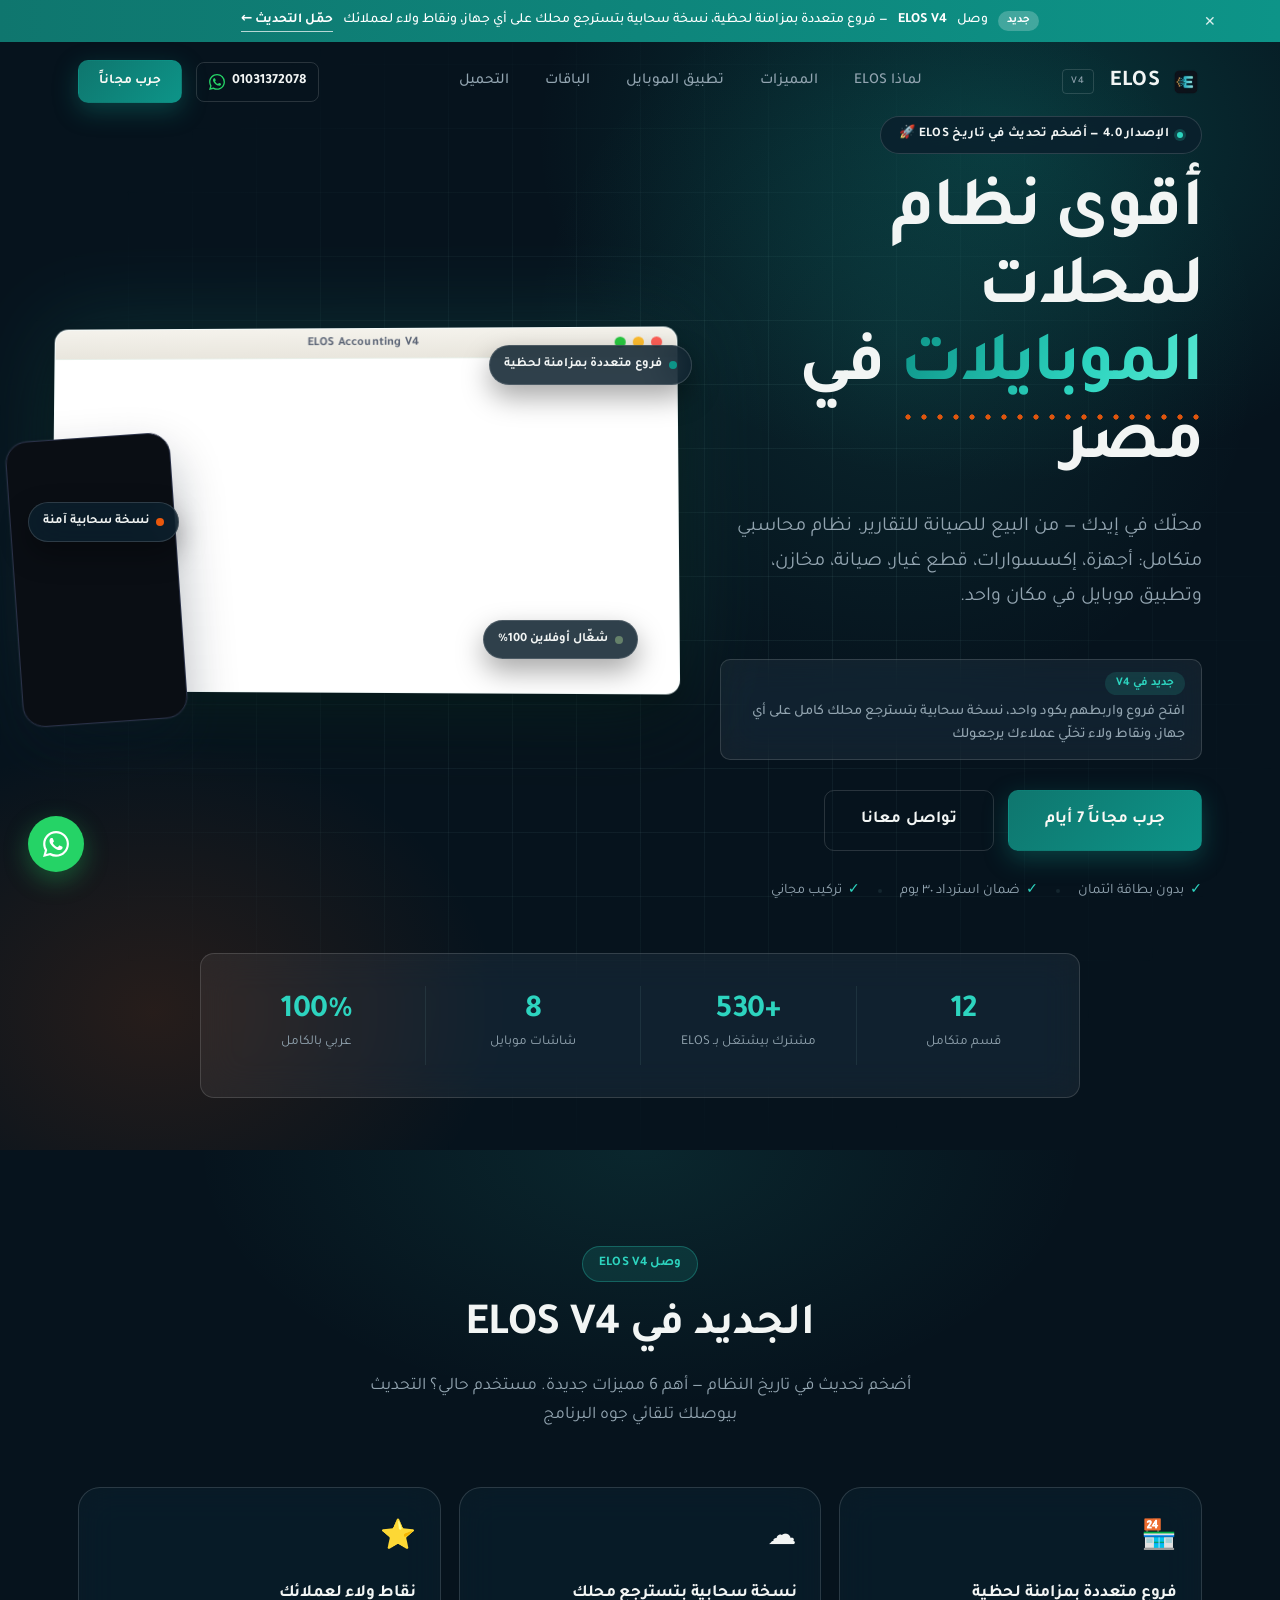
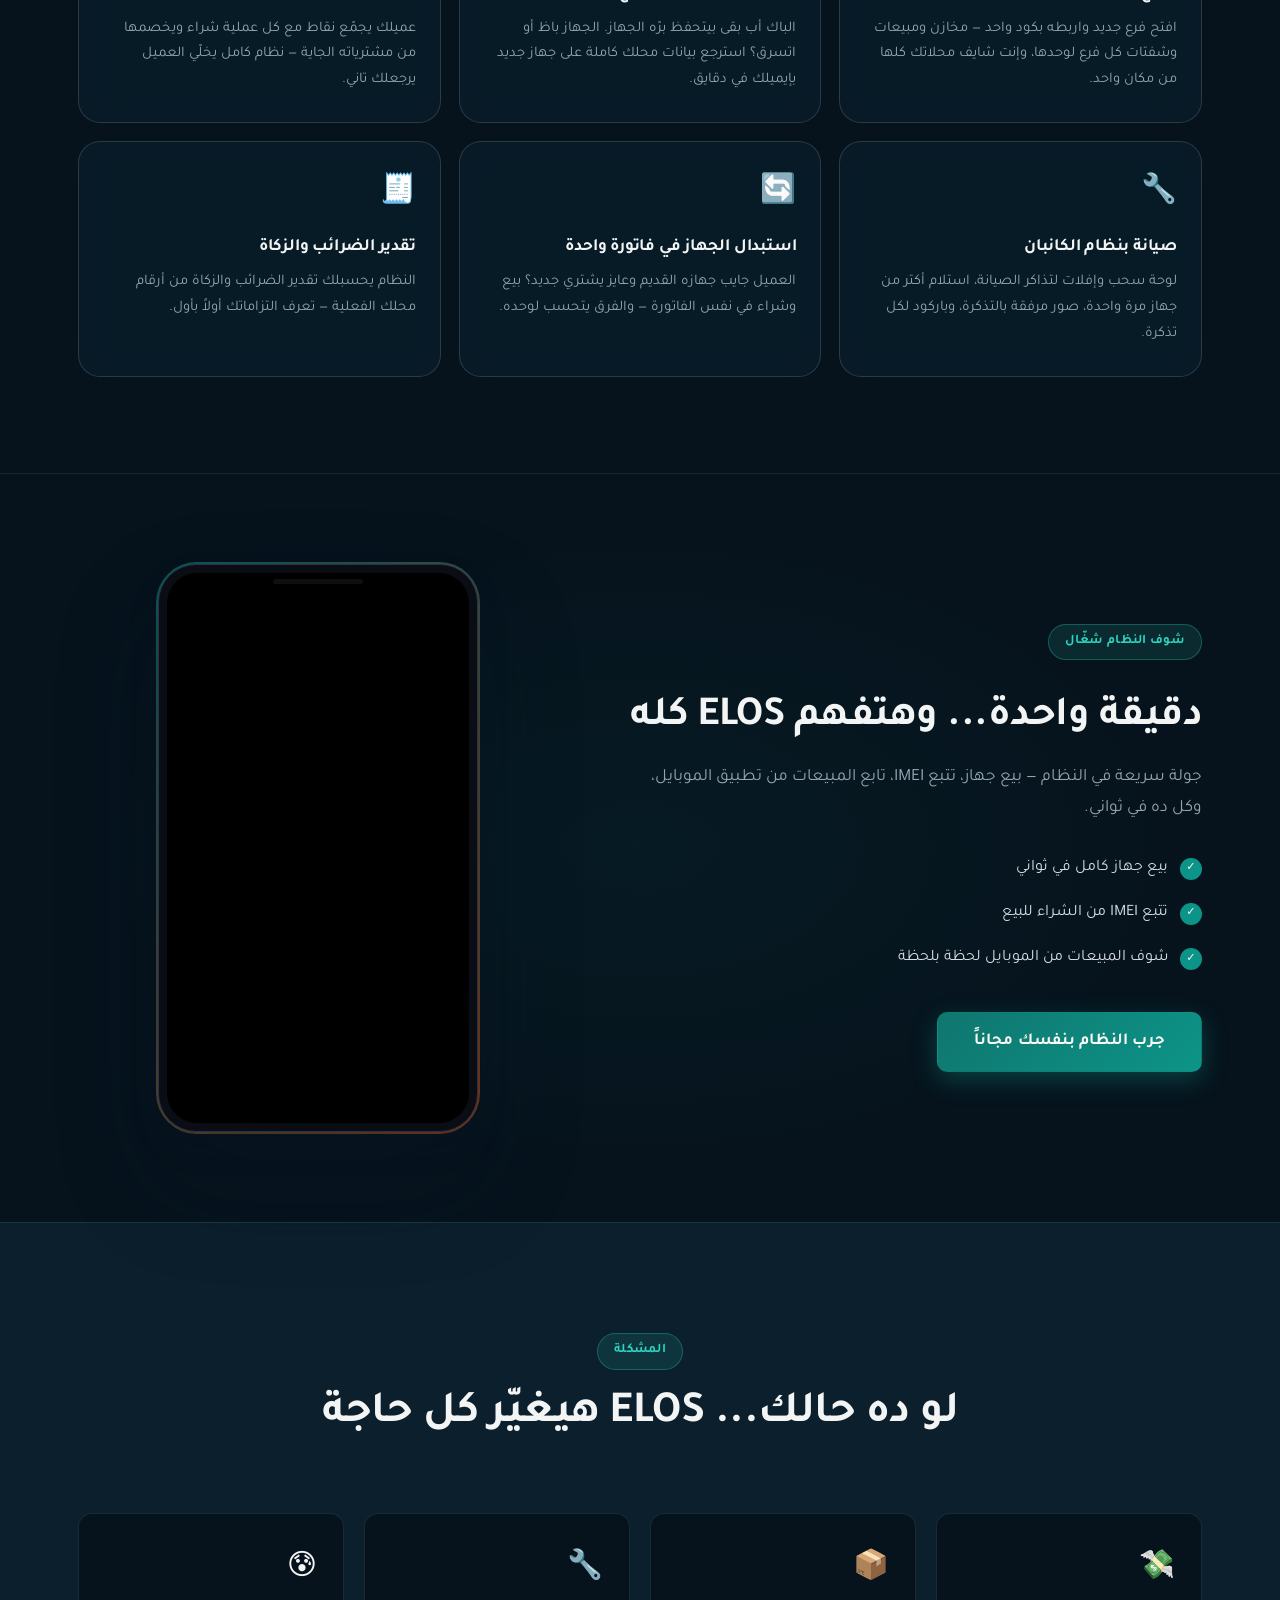
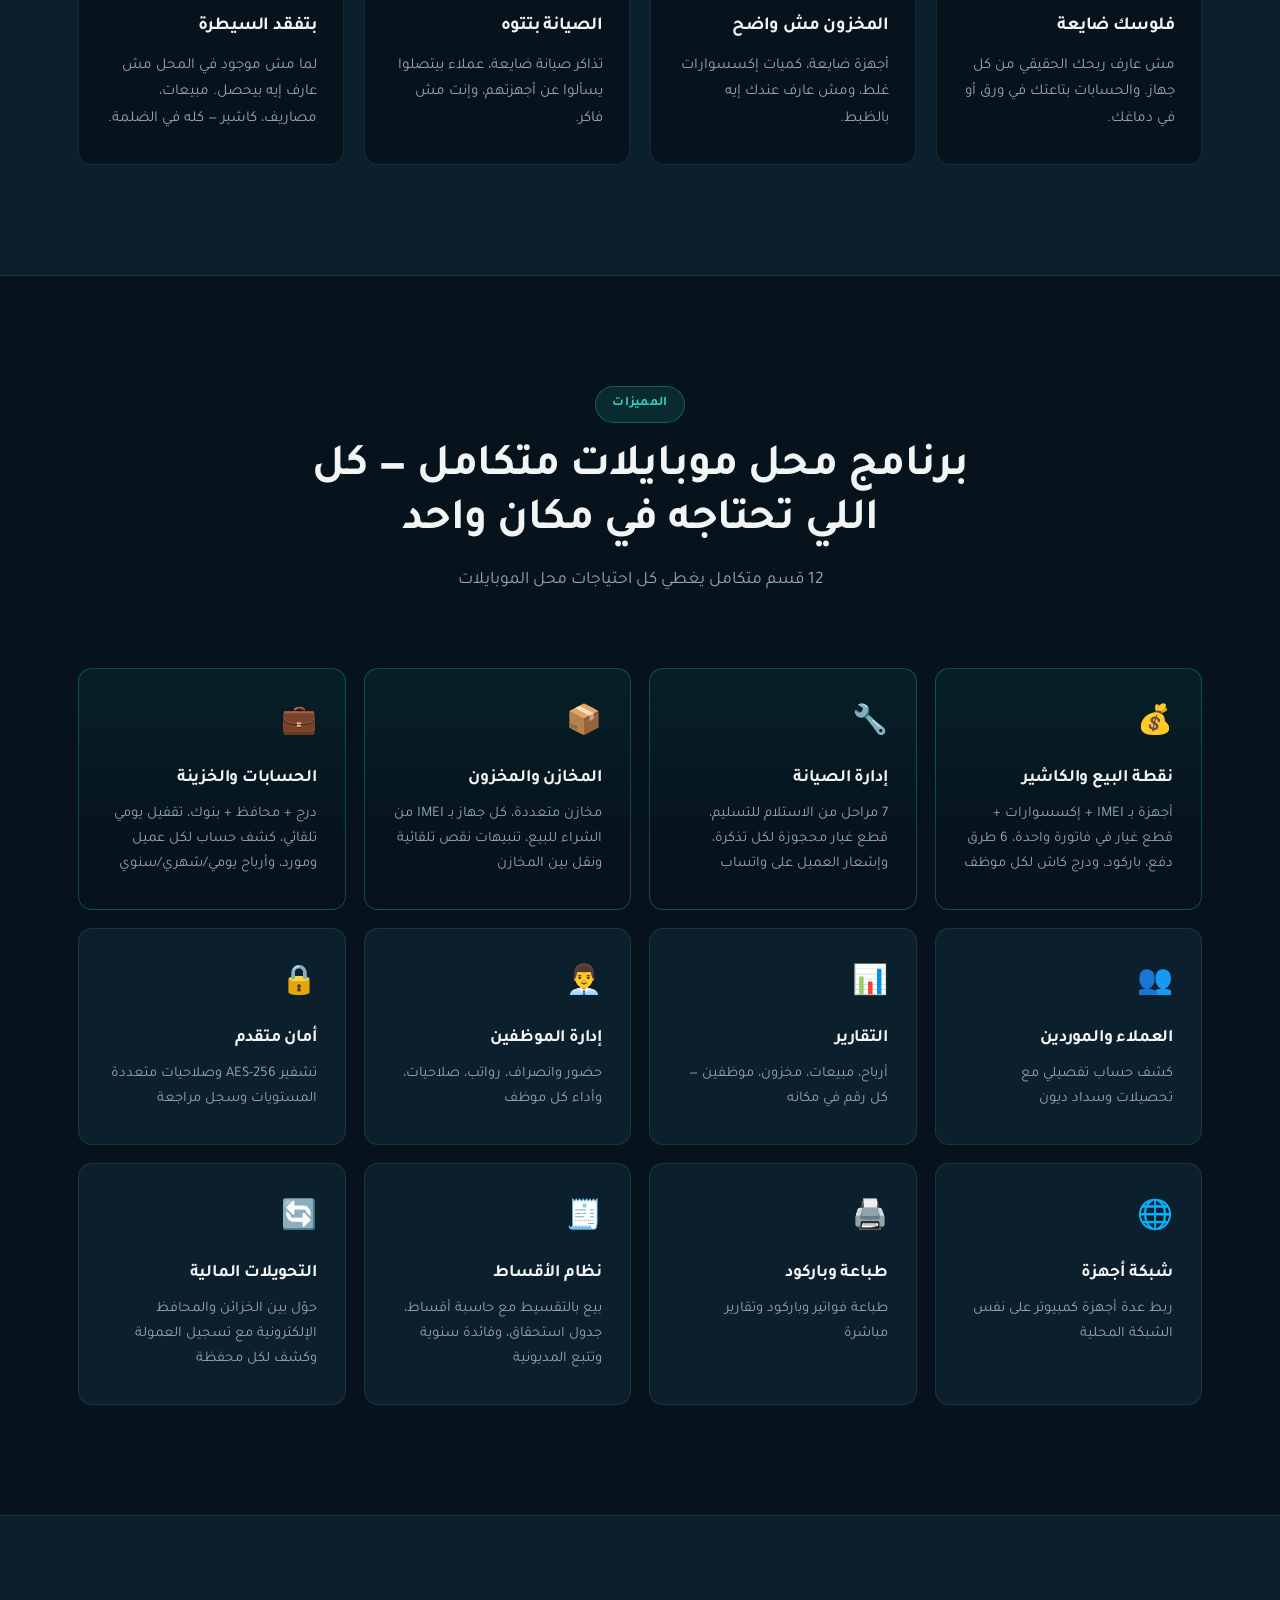
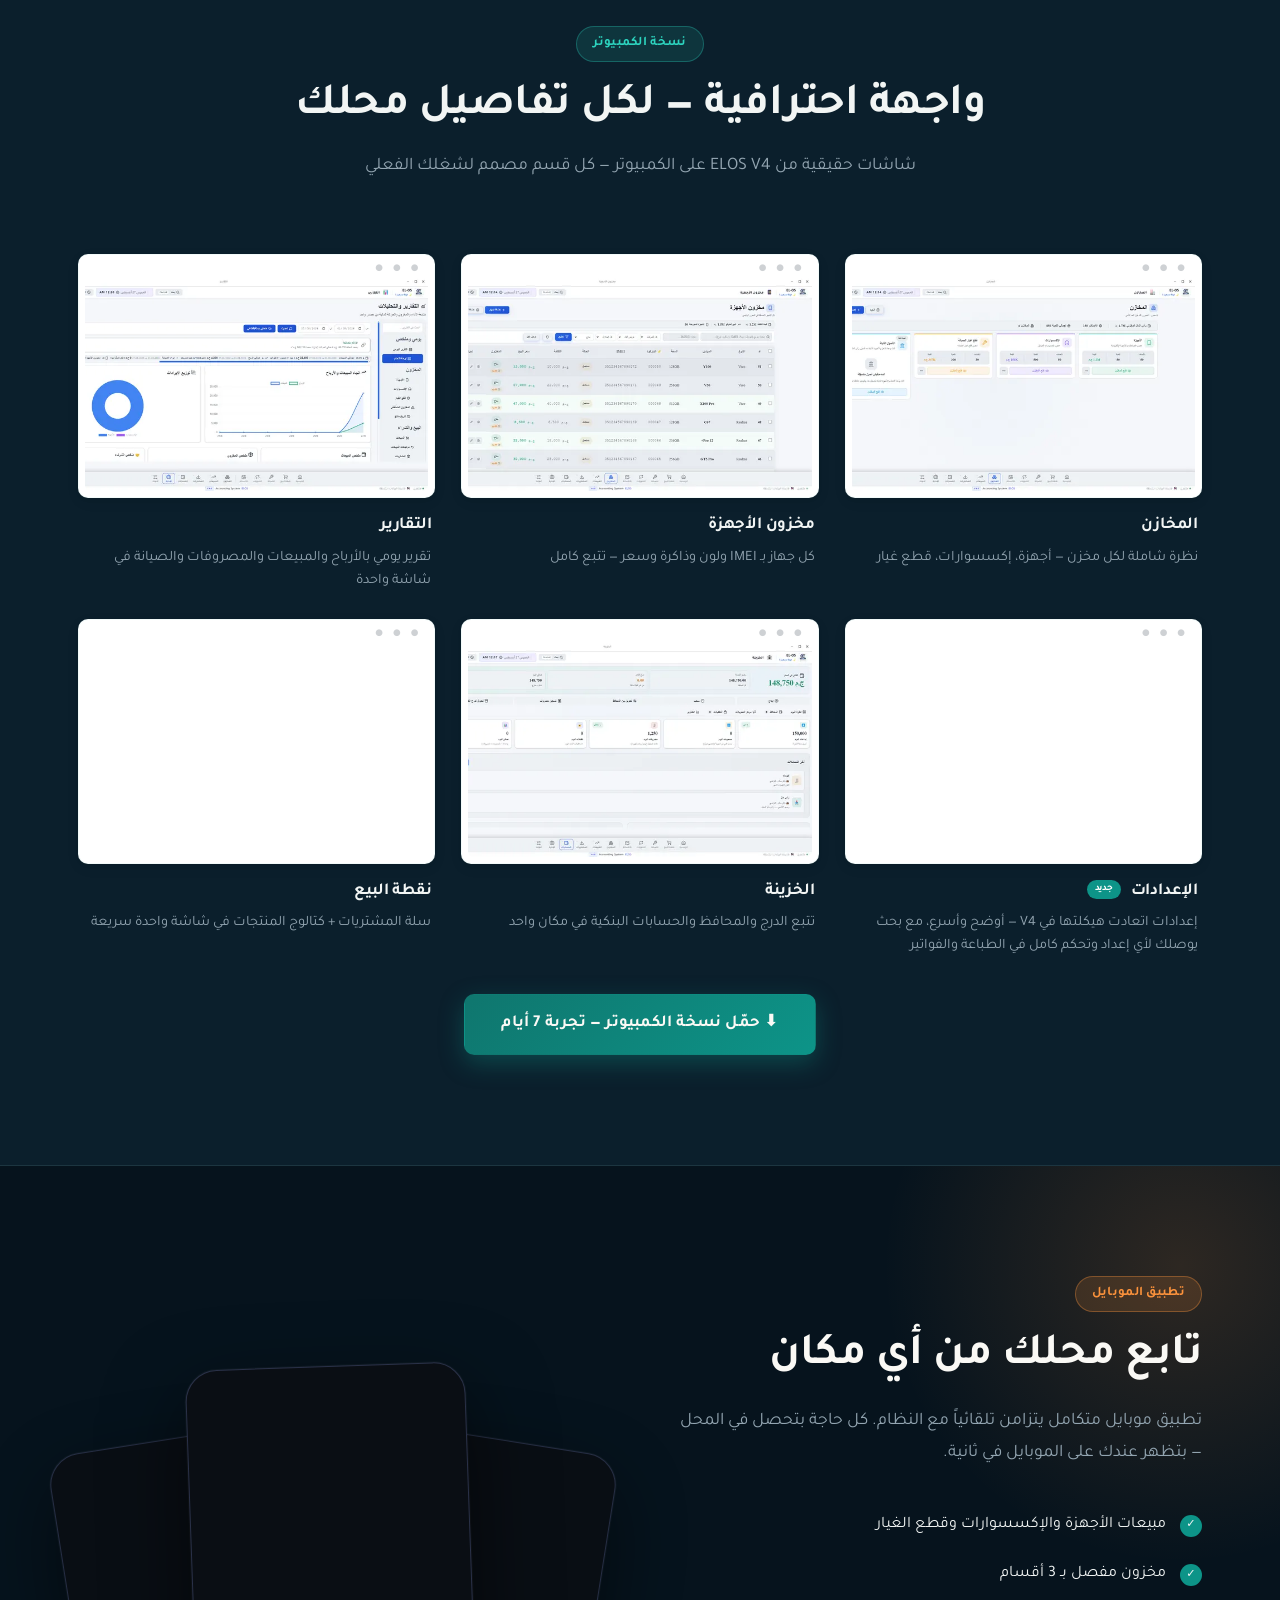
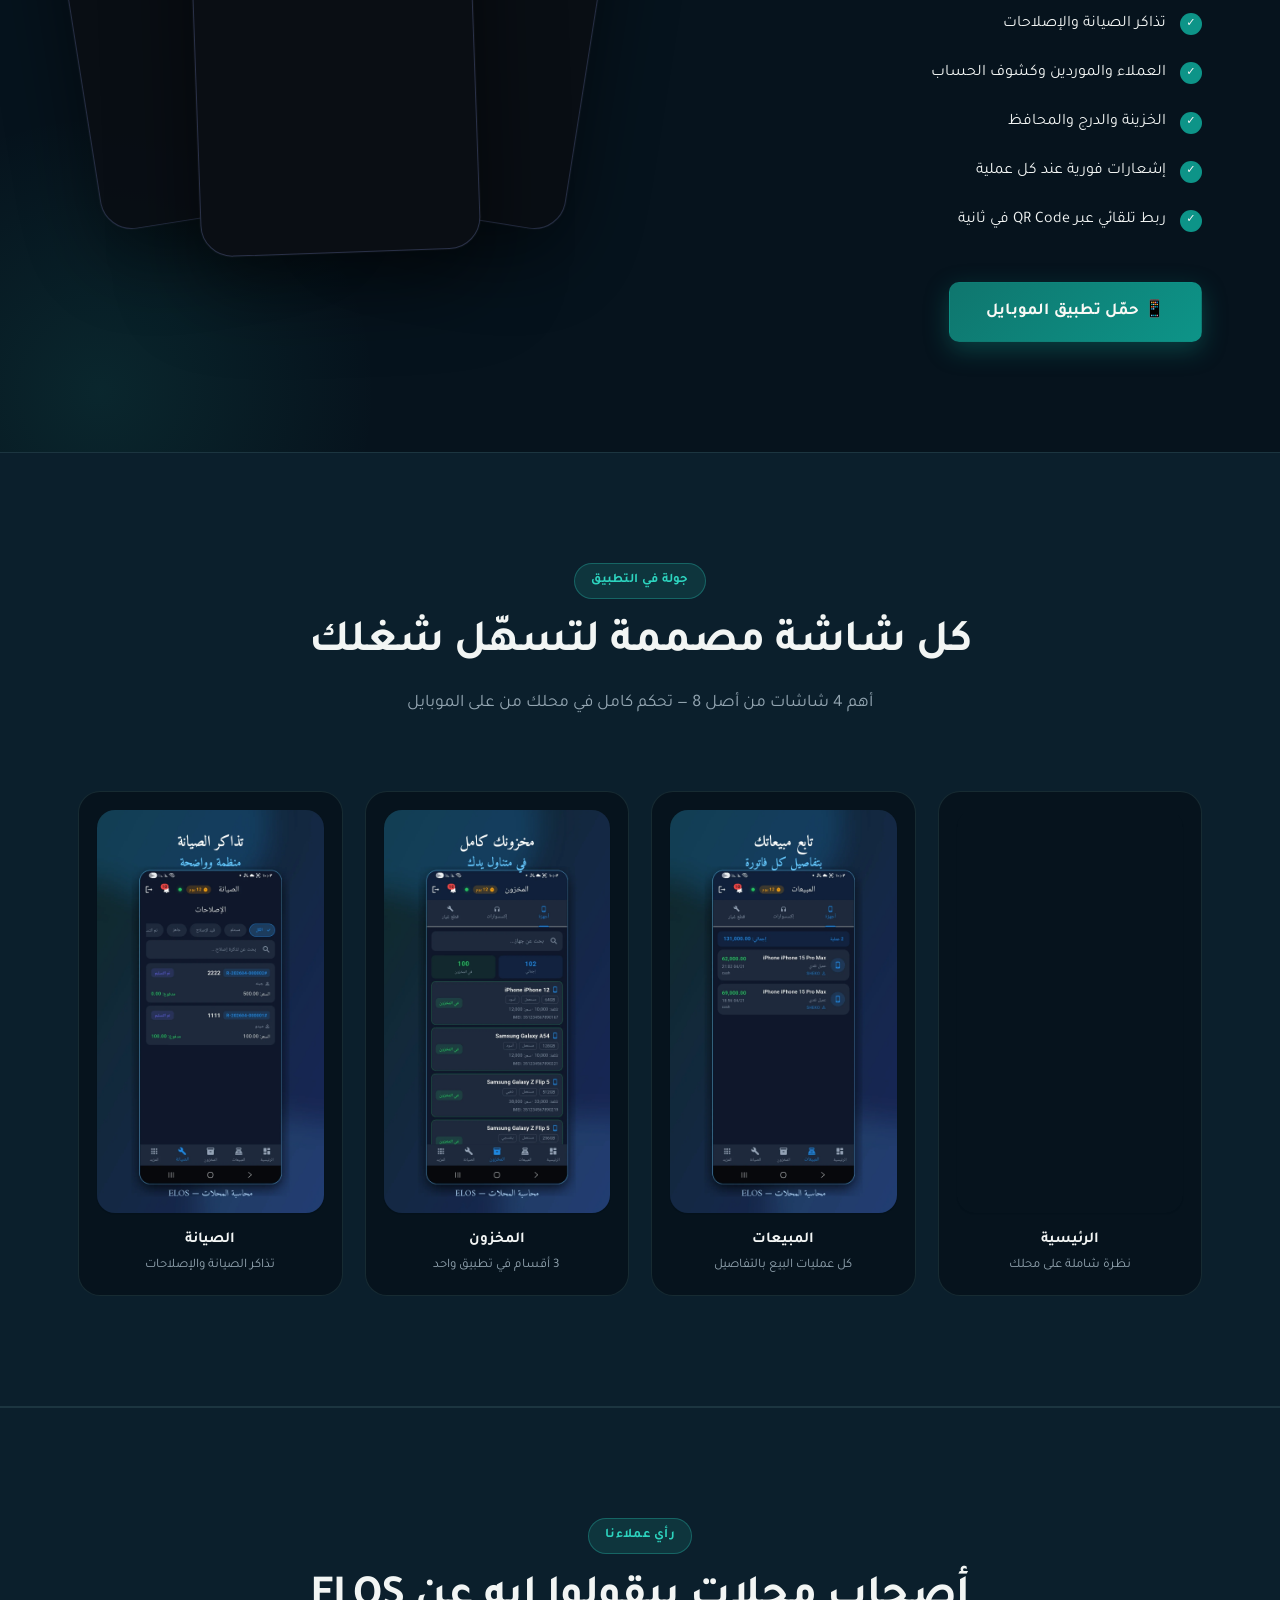
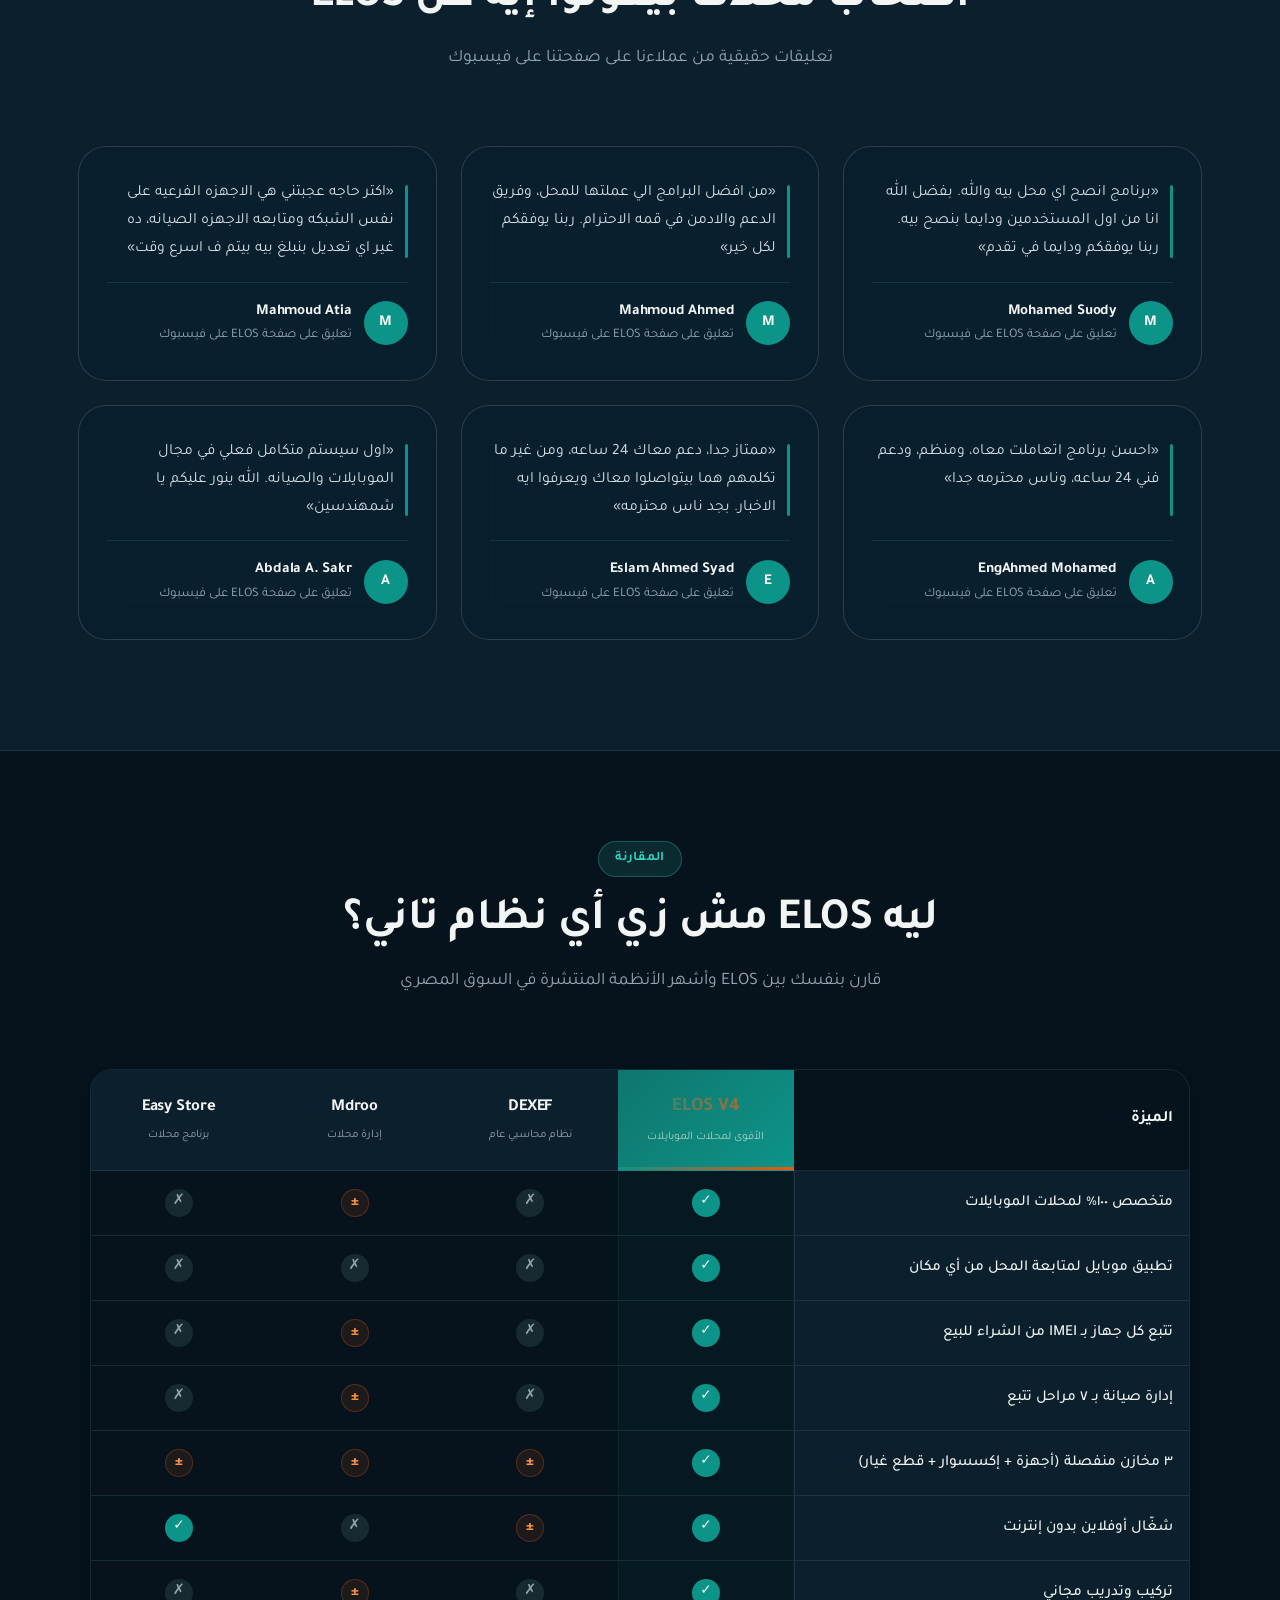
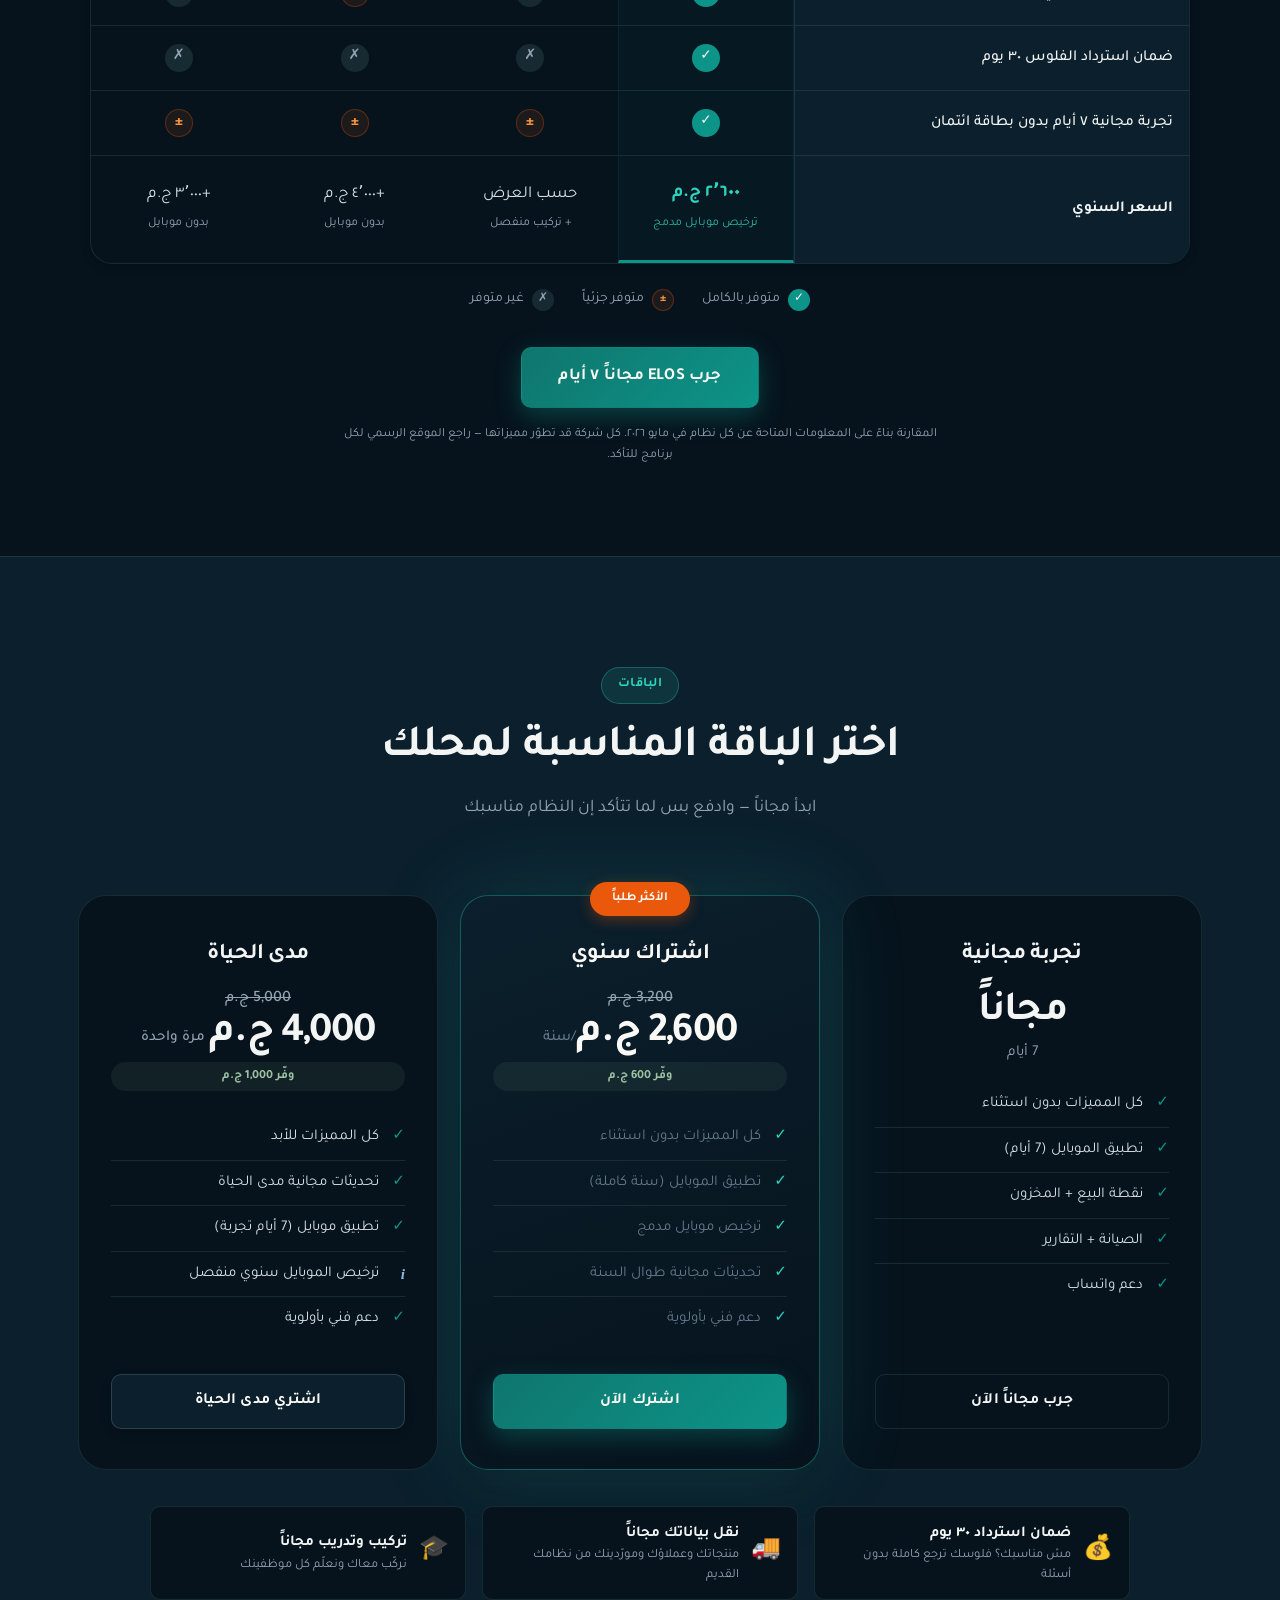
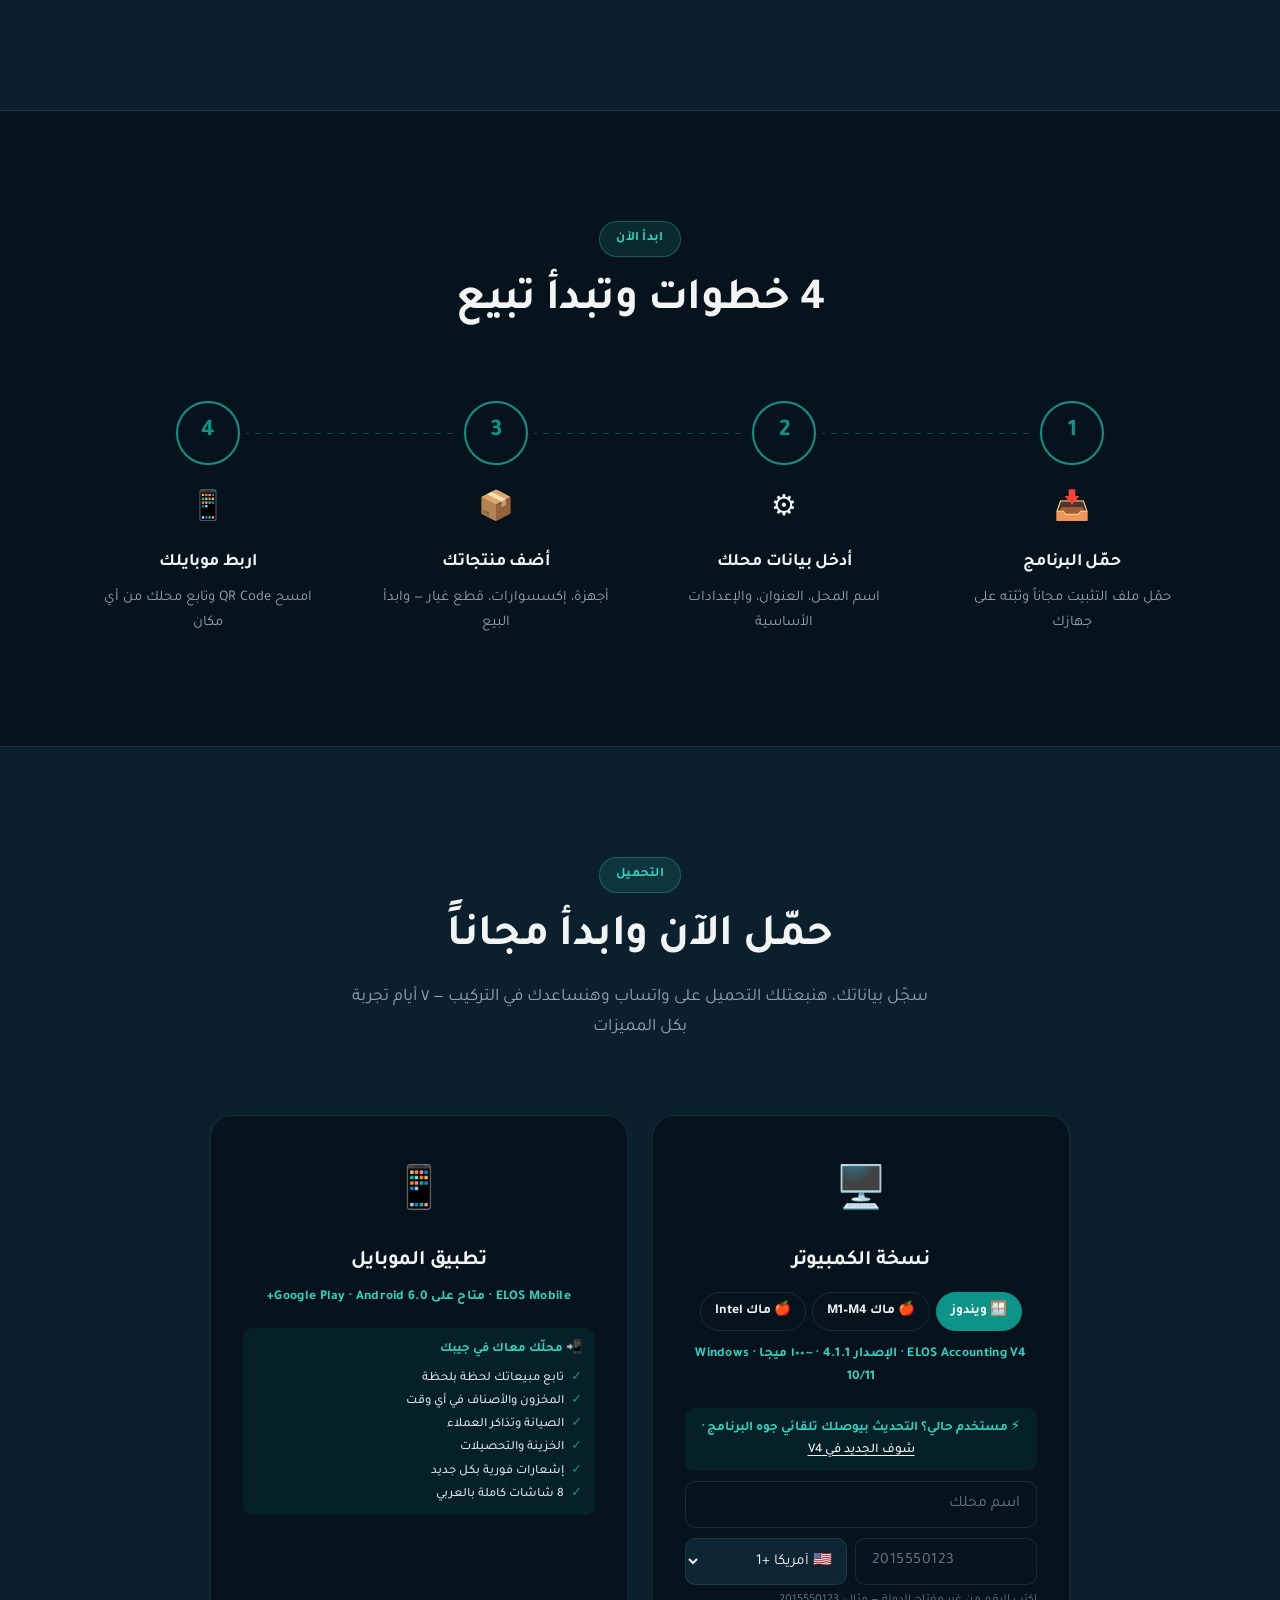
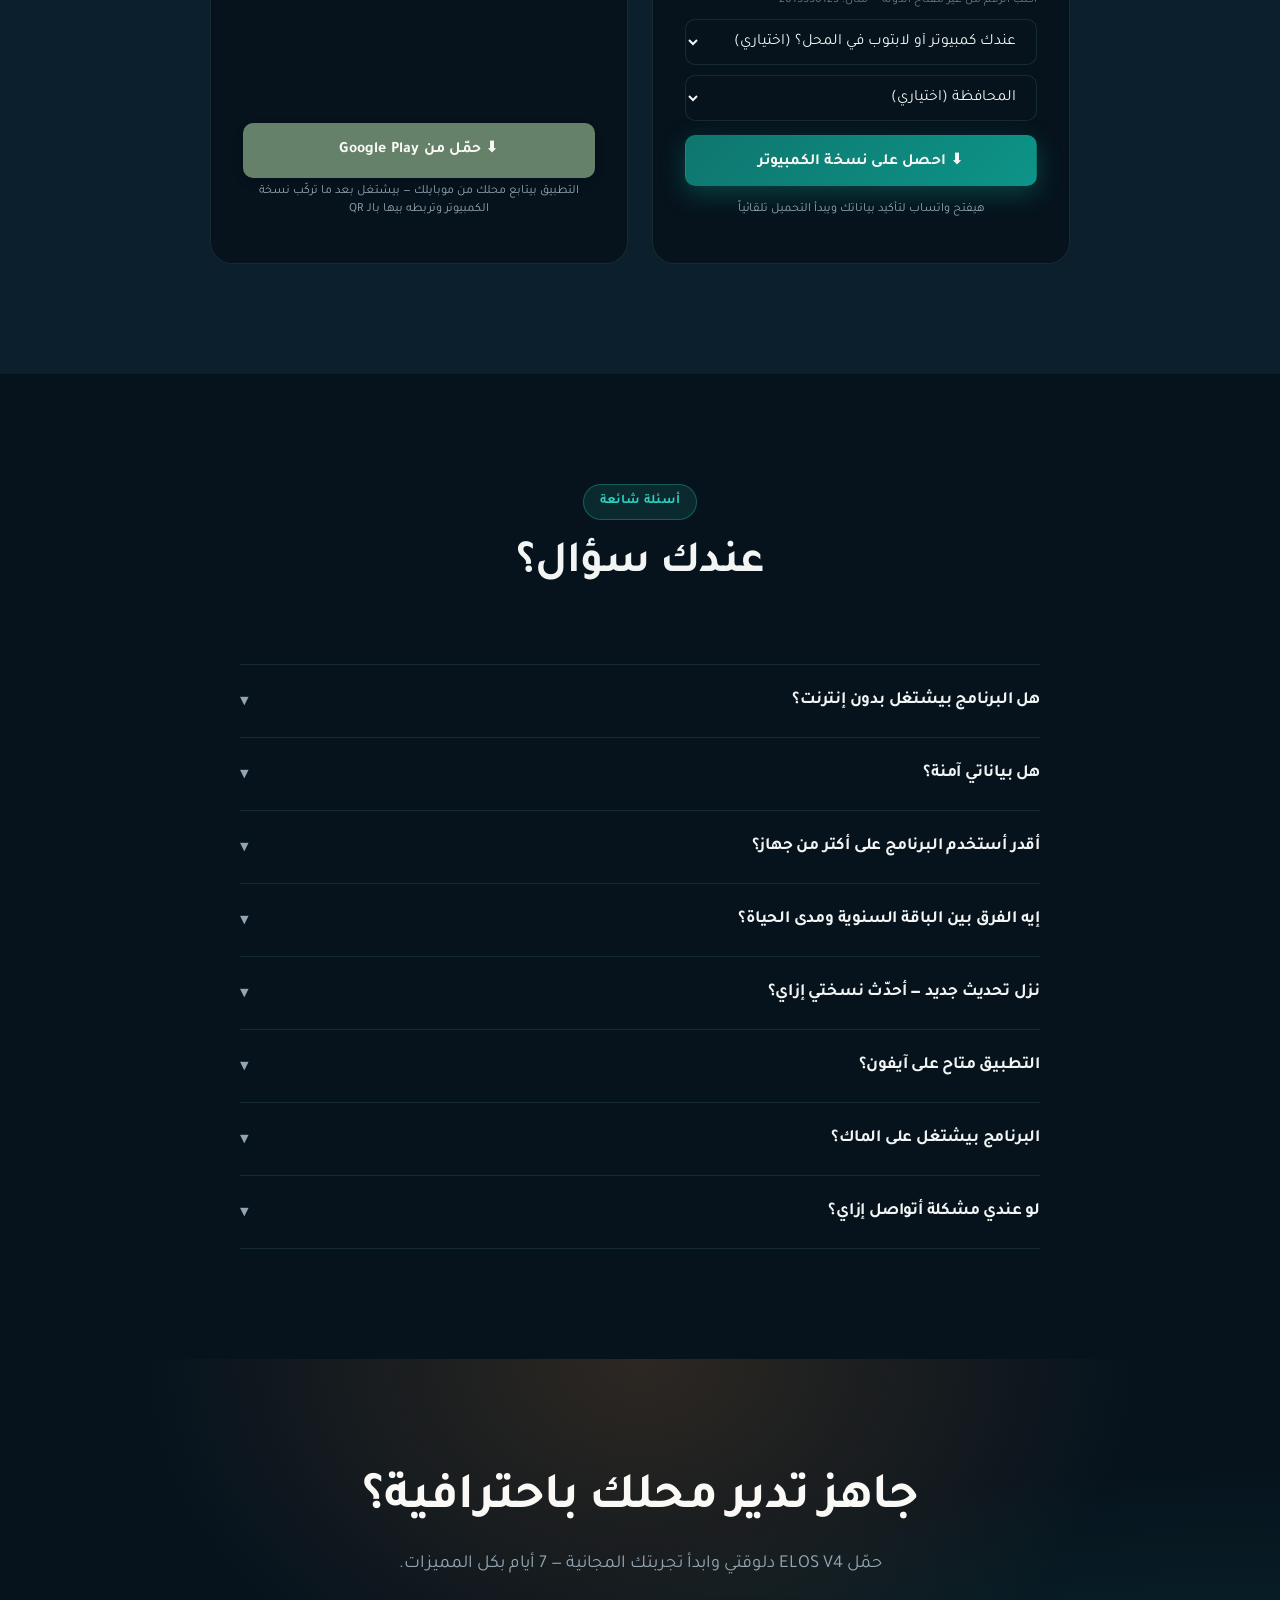
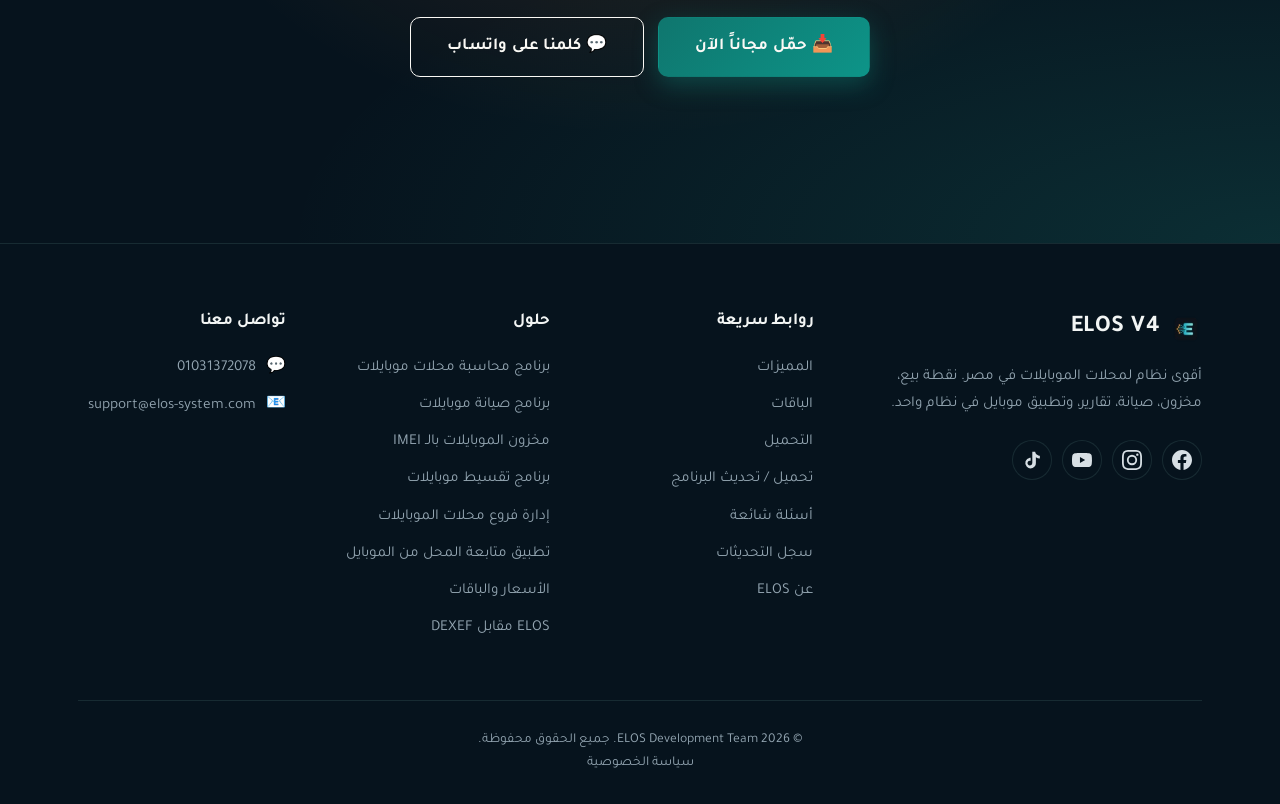
==== commit 1d93a418: "شهادات عملاء حقيقية: تعليقات فيسبوك بدل الشهادات المؤقتة في الرئيسية 6 تعليقات من صفحة ELOS على فيسب" ====
--- a/index.html
+++ b/index.html
@@ -537,57 +537,76 @@
   </section>
 
   <!-- ══════════════════════════════════════
-       TESTIMONIALS
-       TODO: استبدل بشهادات حقيقية من عملاء فعليين
+       TESTIMONIALS — تعليقات عملاء حقيقية من صفحة فيسبوك (بعتها أسامة 2026-11-14)
        ══════════════════════════════════════ -->
   <section class="testimonials" id="testimonials">
     <div class="container">
       <div class="section-header fade-up">
         <span class="section-badge">رأي عملاءنا</span>
         <h2>أصحاب محلات بيقولوا إيه عن ELOS</h2>
-        <p>شهادات حقيقية من ملاك محلات موبايلات في مصر بيستخدموا النظام كل يوم</p>
-      </div>
-      <div class="testimonials-grid stagger-children">
-
+        <p>تعليقات حقيقية من عملاءنا على صفحتنا على فيسبوك</p>
+      </div>
+      <div class="testimonials-grid tg-real stagger-children">
         <article class="testimonial-card fade-up">
-          <div class="testimonial-stars">★★★★★</div>
-          <blockquote>"أنا متخصص iPhone — الجهاز عندي بـ ٥٠ ألف وفوق، أي خطأ في الـ IMEI بياكلّي ربح أسبوع. ELOS بيمسك كل جهاز بالـ IMEI من ساعة ما يدخل المحل لحد ما يتباع، وفي أي لحظة أعرف الجهاز ده فين. مفيش برنامج تاني عمل ده زيه."</blockquote>
+          <blockquote>«برنامج انصح اي محل بيه والله. بفضل الله انا من اول المستخدمين ودايما بنصح بيه. ربنا يوفقكم ودايما في تقدم»</blockquote>
           <div class="testimonial-author">
-            <div class="testimonial-avatar">ب</div>
+            <div class="testimonial-avatar">M</div>
             <div class="testimonial-meta">
-              <strong>باسم</strong>
-              <span>Mr iPhone · القاهرة</span>
+              <strong>Mohamed Suody</strong>
+              <span>تعليق على صفحة ELOS على فيسبوك</span>
             </div>
           </div>
-          <div class="testimonial-stat">💎 صفر iPhone ضايع</div>
         </article>
-
-        <article class="testimonial-card fade-up featured">
-          <div class="testimonial-stars">★★★★★</div>
-          <blockquote>"٣ فروع في الغربية ومش بقدر أكون موجود في كلهم. كنت محتاج موظف متابعة بيكلّفني ٤٬٥٠٠ شهرياً. مع تطبيق ELOS، شايف مبيعات كل فرع من موبايلي لحظة بلحظة — وإيه الموظف اللي شغّال كويس وإيه اللي لأ. وفّرت راتب الموظف ده، ولسه عندي تحكم أكبر."</blockquote>
+        <article class="testimonial-card fade-up">
+          <blockquote>«من افضل البرامج الي عملتها للمحل، وفريق الدعم والادمن في قمه الاحترام. ربنا يوفقكم لكل خير»</blockquote>
           <div class="testimonial-author">
-            <div class="testimonial-avatar">م.ع</div>
+            <div class="testimonial-avatar">M</div>
             <div class="testimonial-meta">
-              <strong>محمد عبد الرحمن</strong>
-              <span>TREND STORE · الغربية (٣ فروع)</span>
+              <strong>Mahmoud Ahmed</strong>
+              <span>تعليق على صفحة ELOS على فيسبوك</span>
             </div>
           </div>
-          <div class="testimonial-stat">💰 وفّر ٤٬٥٠٠ ج.م شهرياً</div>
         </article>
-
         <article class="testimonial-card fade-up">
-          <div class="testimonial-stars">★★★★★</div>
-          <blockquote>"اللي عجبني إن كل حاجة في شاشة واحدة. بيع جهاز + إكسسوار + قطعة غيار في فاتورة واحدة، والباركود سكانر بيخلّص الفاتورة في ثواني. والصيانة بقت متتبعة من الاستلام للتسليم — مفيش زبون بيرجع يقولي ضاع جهازي تاني."</blockquote>
+          <blockquote>«اكتر حاجه عجبتني هي الاجهزه الفرعيه على نفس الشبكه ومتابعه الاجهزه الصيانه، ده غير اي تعديل بنبلغ بيه بيتم ف اسرع وقت»</blockquote>
           <div class="testimonial-author">
-            <div class="testimonial-avatar">م</div>
+            <div class="testimonial-avatar">M</div>
             <div class="testimonial-meta">
-              <strong>مصطفى</strong>
-              <span>TORKY PHONE · الإسكندرية</span>
+              <strong>Mahmoud Atia</strong>
+              <span>تعليق على صفحة ELOS على فيسبوك</span>
             </div>
           </div>
-          <div class="testimonial-stat">⚡ فاتورة في ٣٠ ثانية</div>
         </article>
-
+        <article class="testimonial-card fade-up">
+          <blockquote>«احسن برنامج اتعاملت معاه، ومنظم، ودعم فني 24 ساعه، وناس محترمه جدا»</blockquote>
+          <div class="testimonial-author">
+            <div class="testimonial-avatar">A</div>
+            <div class="testimonial-meta">
+              <strong>EngAhmed Mohamed</strong>
+              <span>تعليق على صفحة ELOS على فيسبوك</span>
+            </div>
+          </div>
+        </article>
+        <article class="testimonial-card fade-up">
+          <blockquote>«ممتاز جدا، دعم معاك 24 ساعه، ومن غير ما تكلمهم هما بيتواصلوا معاك ويعرفوا ايه الاخبار. بجد ناس محترمه»</blockquote>
+          <div class="testimonial-author">
+            <div class="testimonial-avatar">E</div>
+            <div class="testimonial-meta">
+              <strong>Eslam Ahmed Syad</strong>
+              <span>تعليق على صفحة ELOS على فيسبوك</span>
+            </div>
+          </div>
+        </article>
+        <article class="testimonial-card fade-up">
+          <blockquote>«اول سيستم متكامل فعلي في مجال الموبايلات والصيانه. الله ينور عليكم يا شمهندسين»</blockquote>
+          <div class="testimonial-author">
+            <div class="testimonial-avatar">A</div>
+            <div class="testimonial-meta">
+              <strong>Abdala A. Sakr</strong>
+              <span>تعليق على صفحة ELOS على فيسبوك</span>
+            </div>
+          </div>
+        </article>
       </div>
     </div>
   </section>
--- a/css/style.css
+++ b/css/style.css
@@ -2992,3 +2992,18 @@
 .lp-related .section-header { margin-bottom: 30px; }
 @media (max-width: 900px) { .lp-related-grid { grid-template-columns: repeat(2, 1fr); } }
 @media (max-width: 560px) { .lp-related-grid { grid-template-columns: 1fr; } }
+
+/* ── شهادات العملاء الحقيقية (تعليقات فيسبوك): من غير نجوم ولا أرقام، وعلى الموبايل صف بيتسحب بالعرض ── */
+.tg-real .testimonial-card blockquote { font-size: 0.98rem; }
+@media (max-width: 992px) and (min-width: 769px) {
+  .testimonials-grid.tg-real { grid-template-columns: repeat(2, 1fr); max-width: none; }
+}
+@media (max-width: 768px) {
+  .testimonials-grid.tg-real {
+    display: flex; gap: 14px; max-width: none;
+    overflow-x: auto; scroll-snap-type: x mandatory; -webkit-overflow-scrolling: touch;
+    padding: 4px 2px 14px;
+  }
+  .tg-real .testimonial-card { flex: 0 0 84%; scroll-snap-align: center; padding: 24px 20px; }
+  .tg-real .testimonial-card:hover { transform: none; }
+}
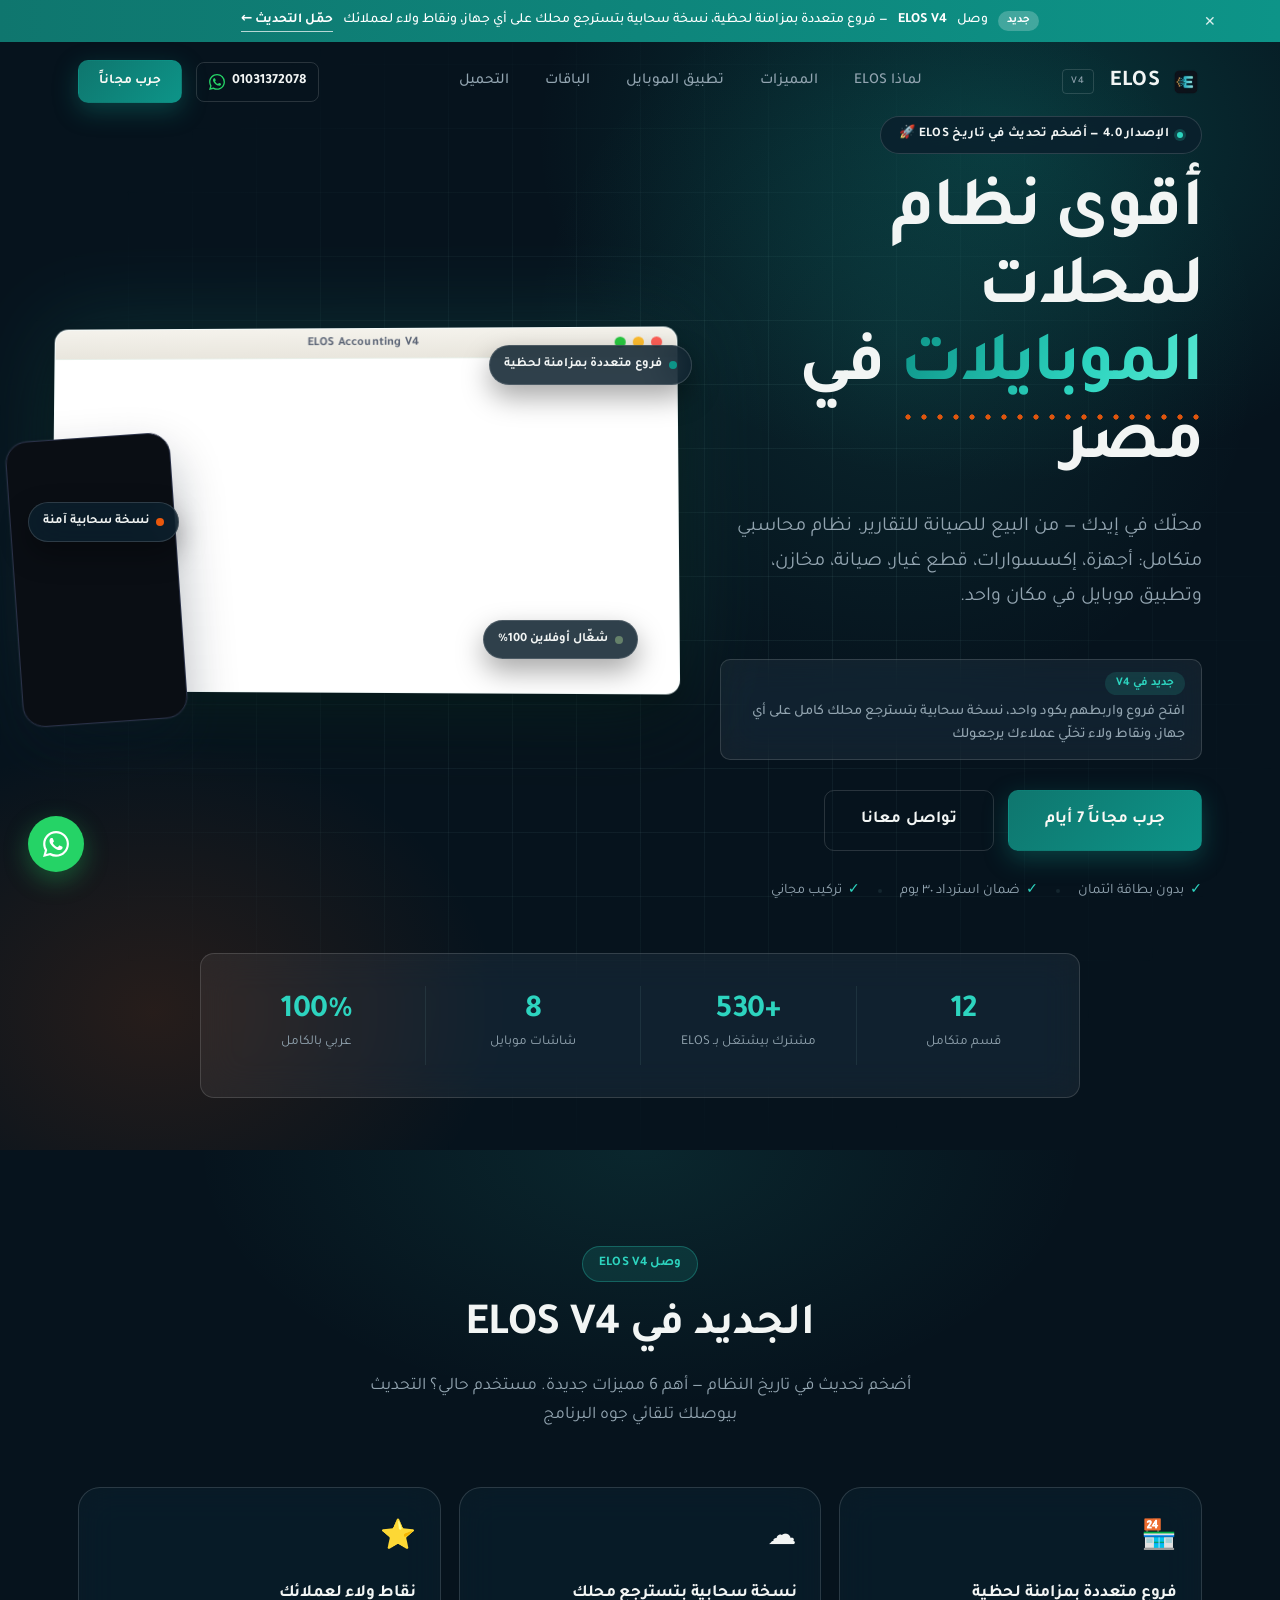
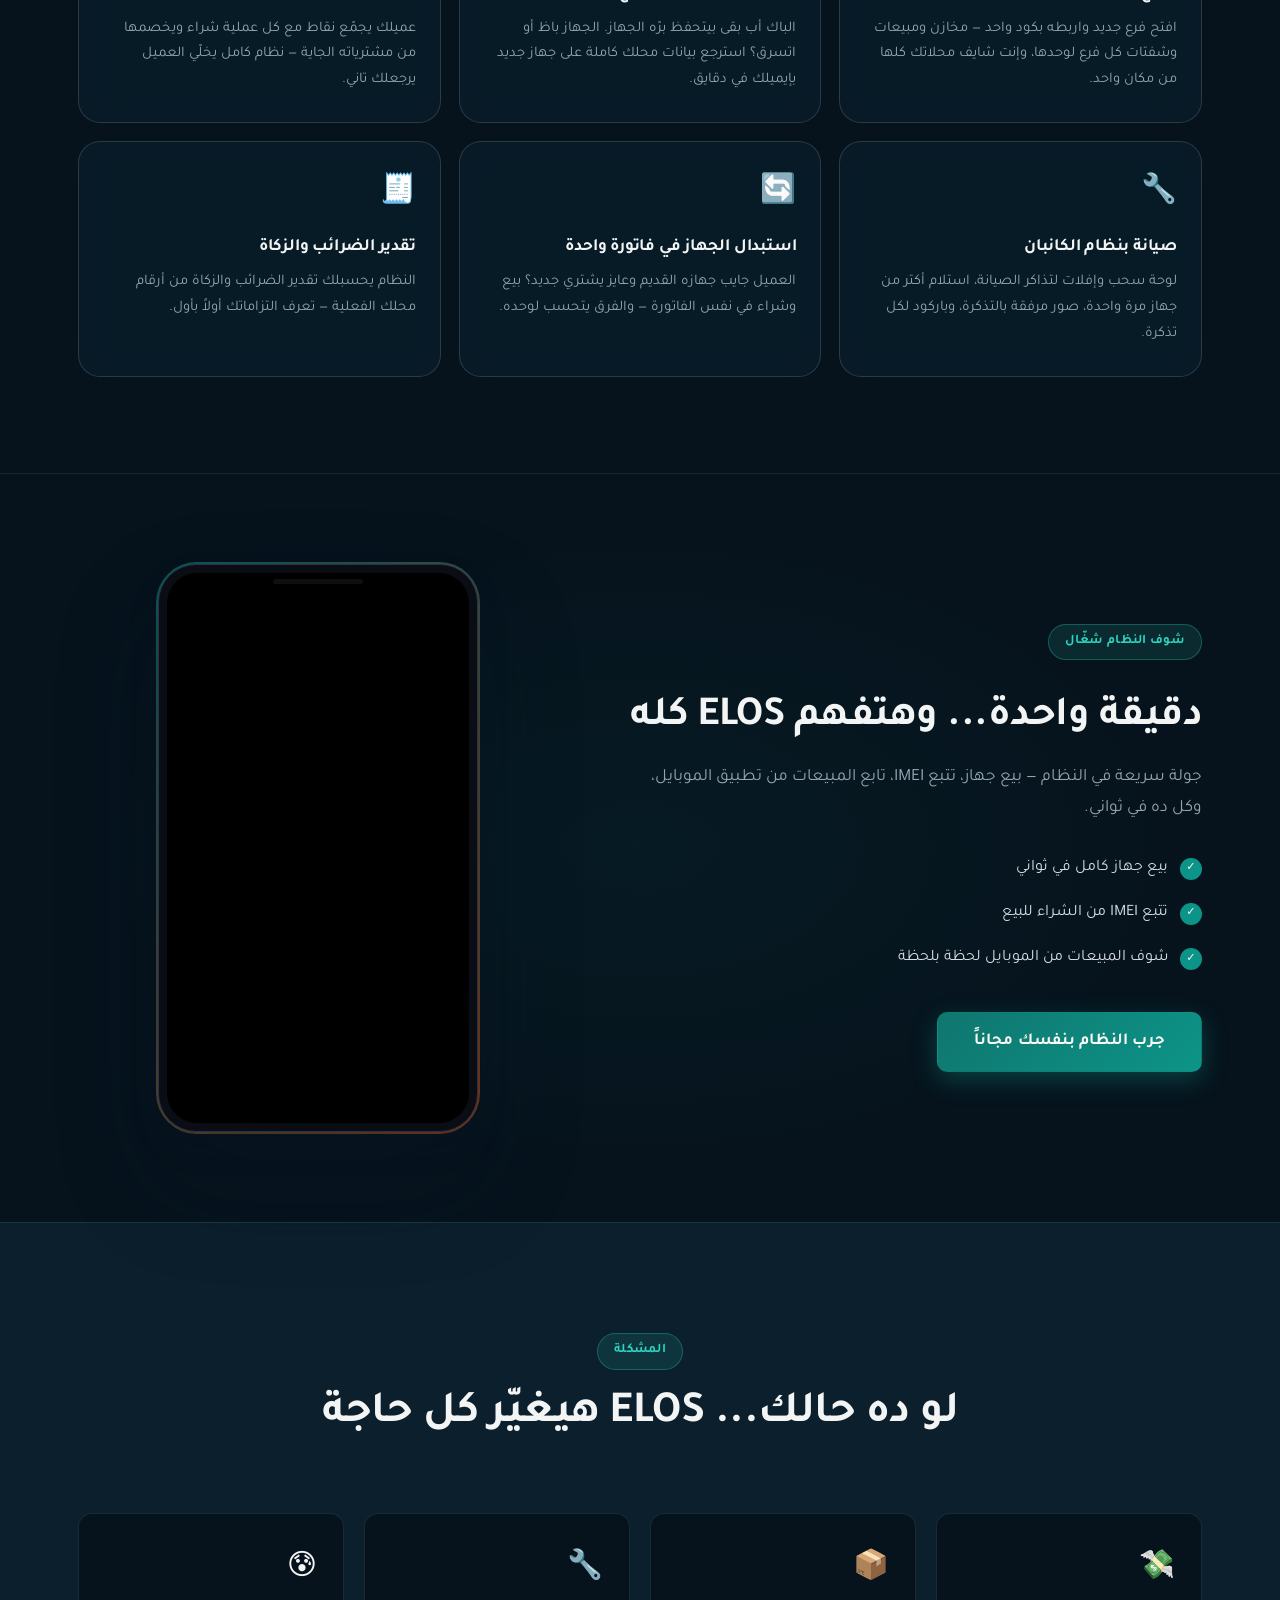
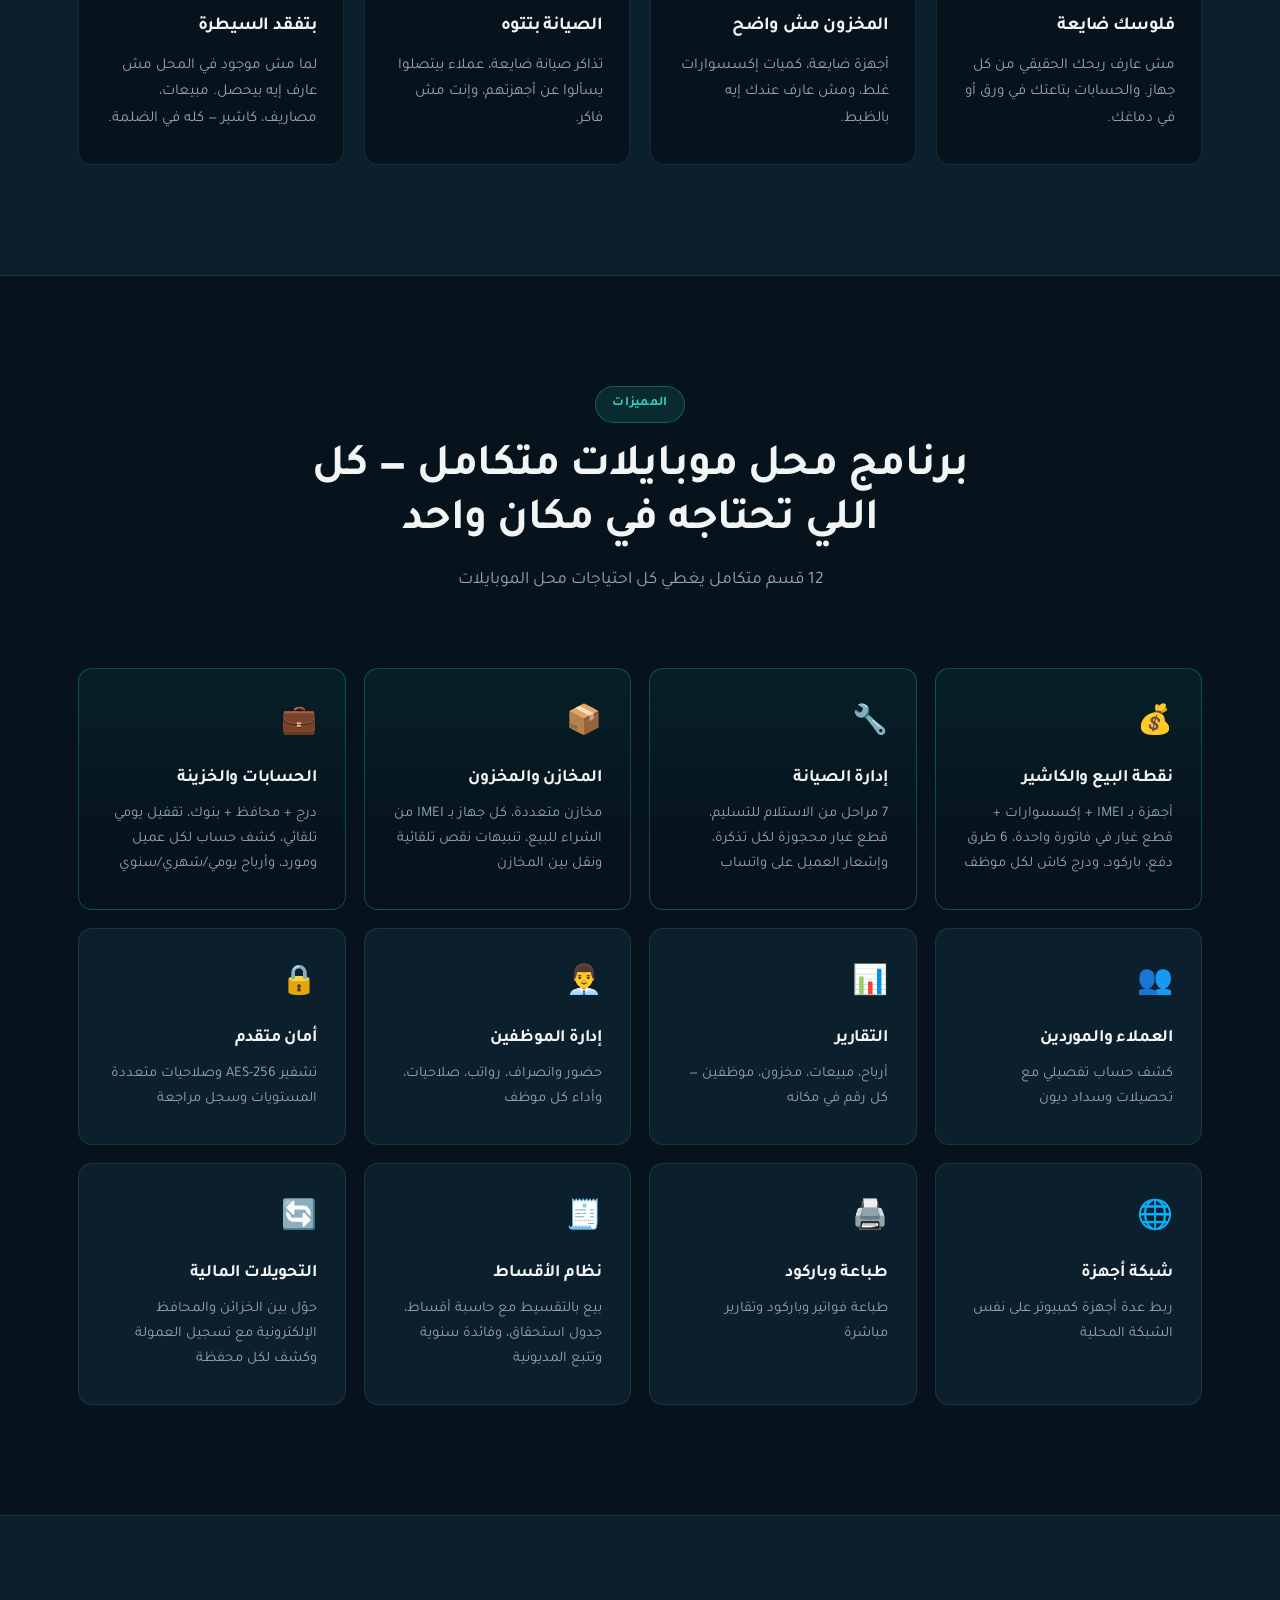
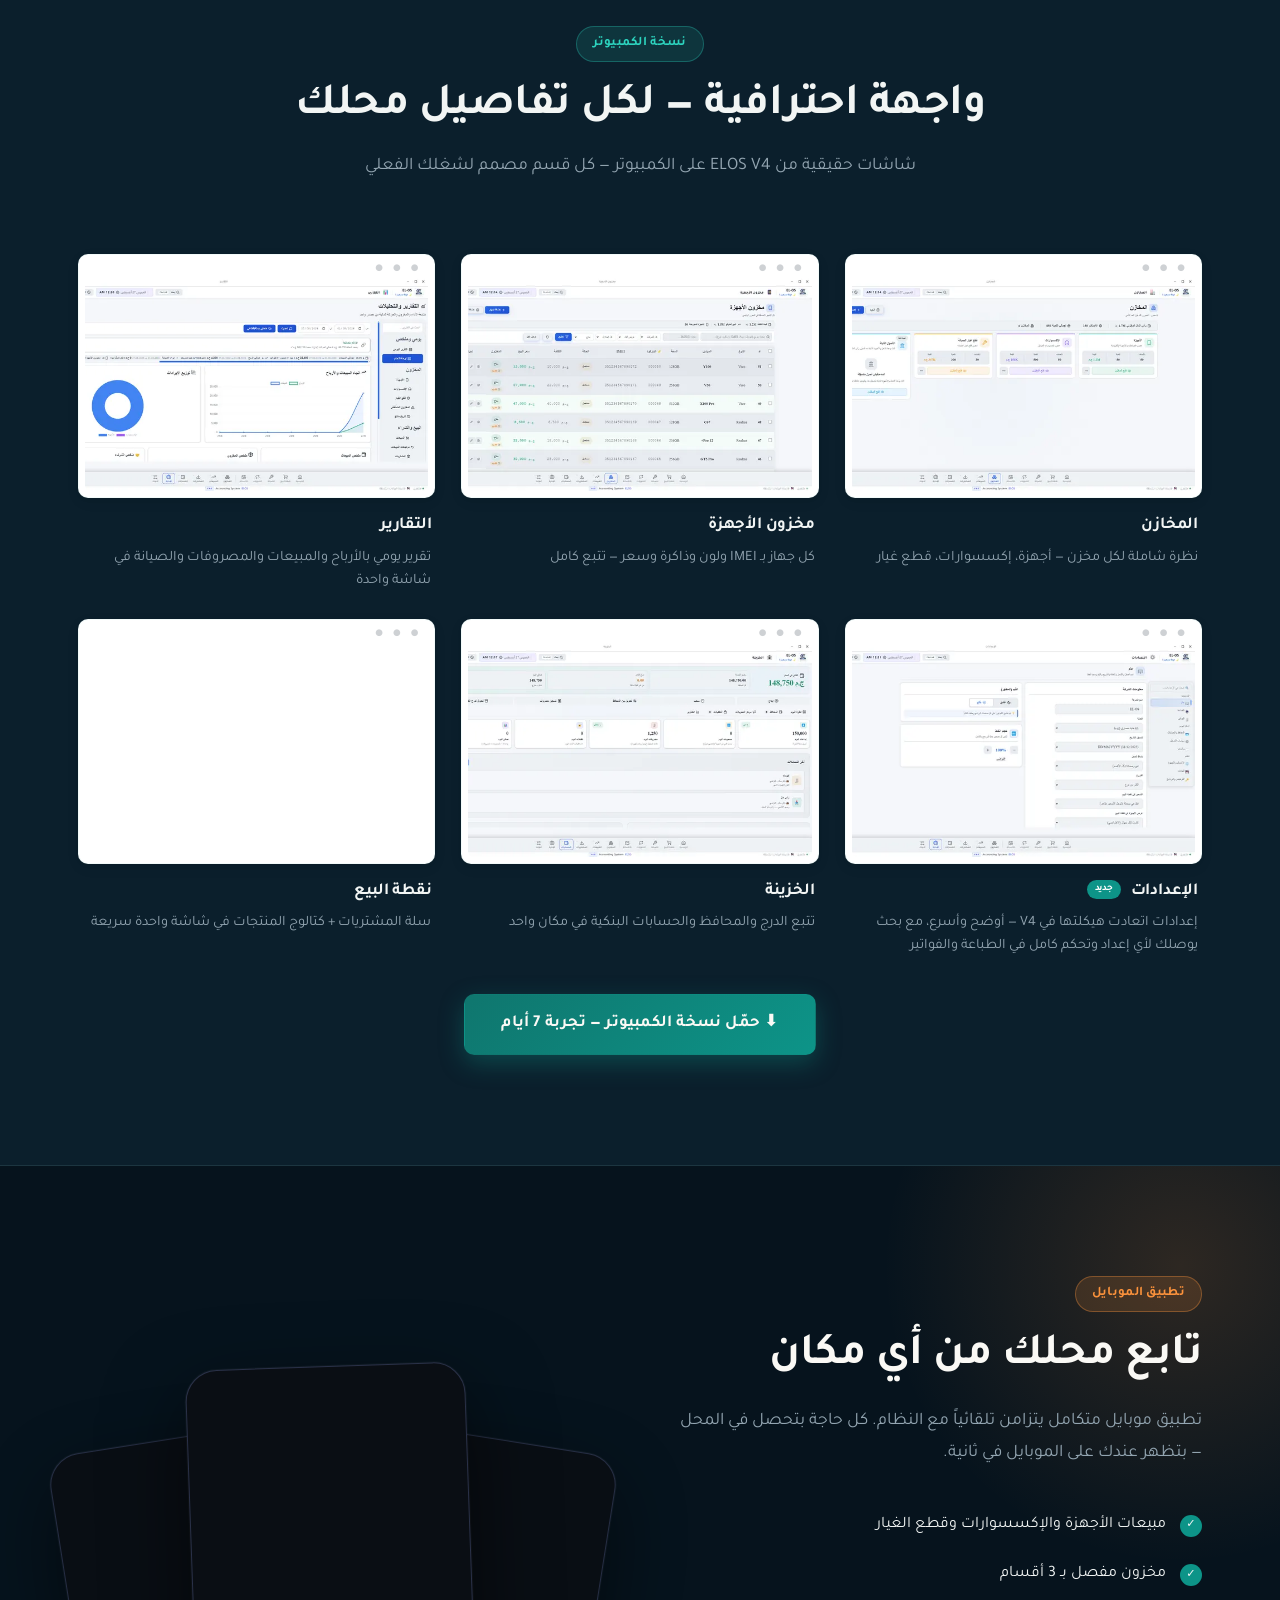
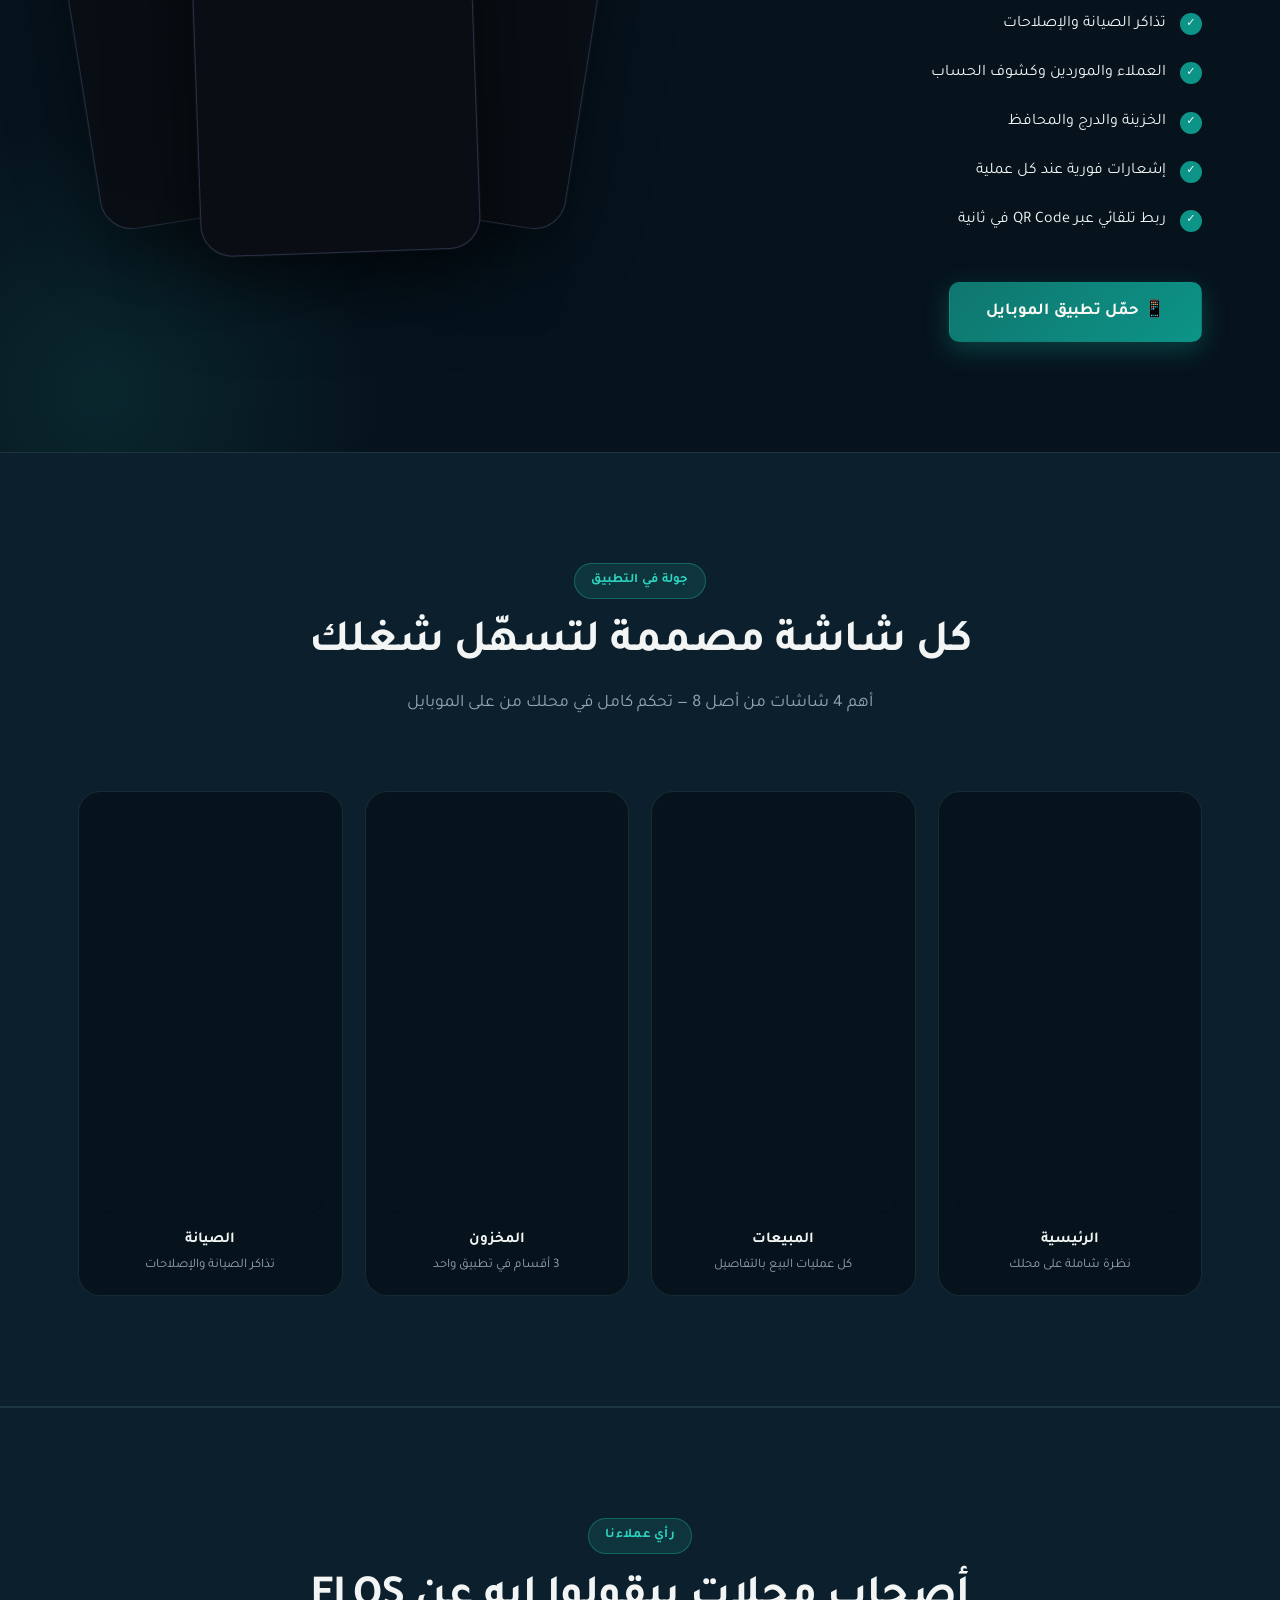
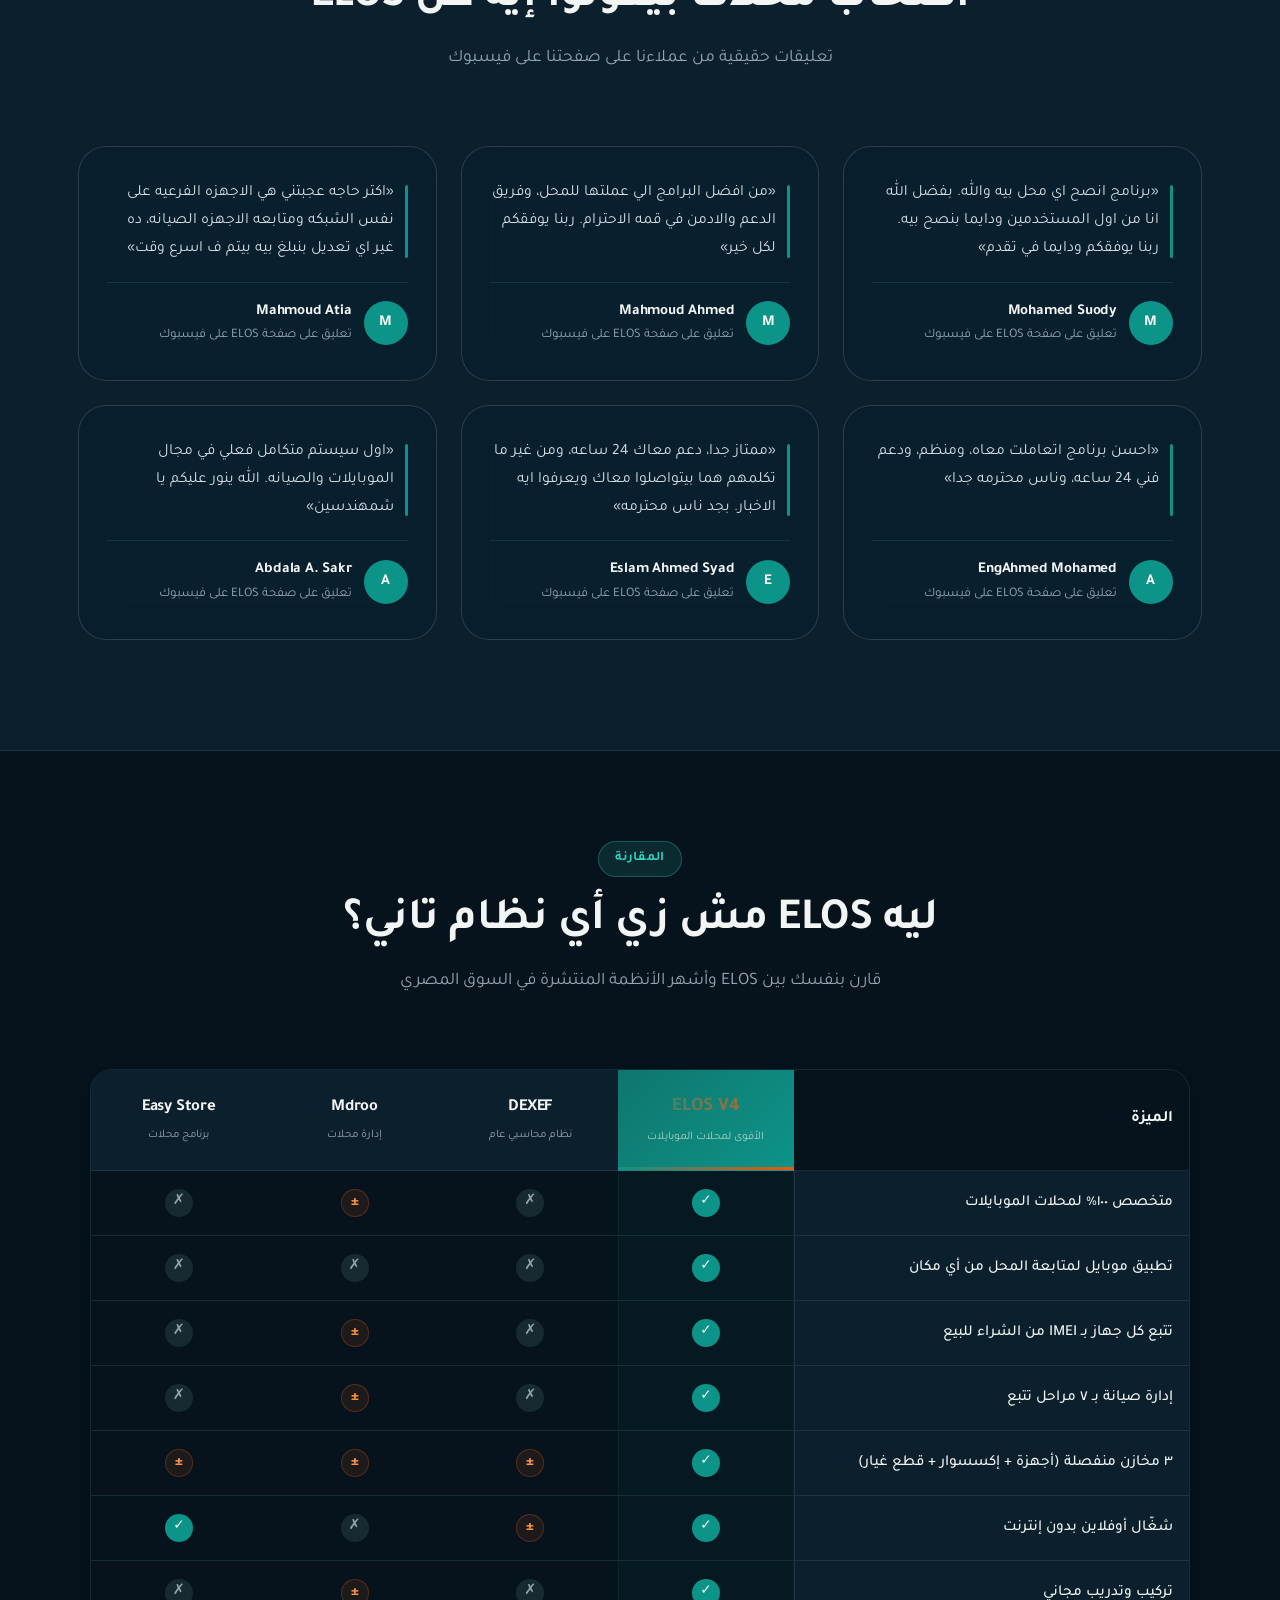
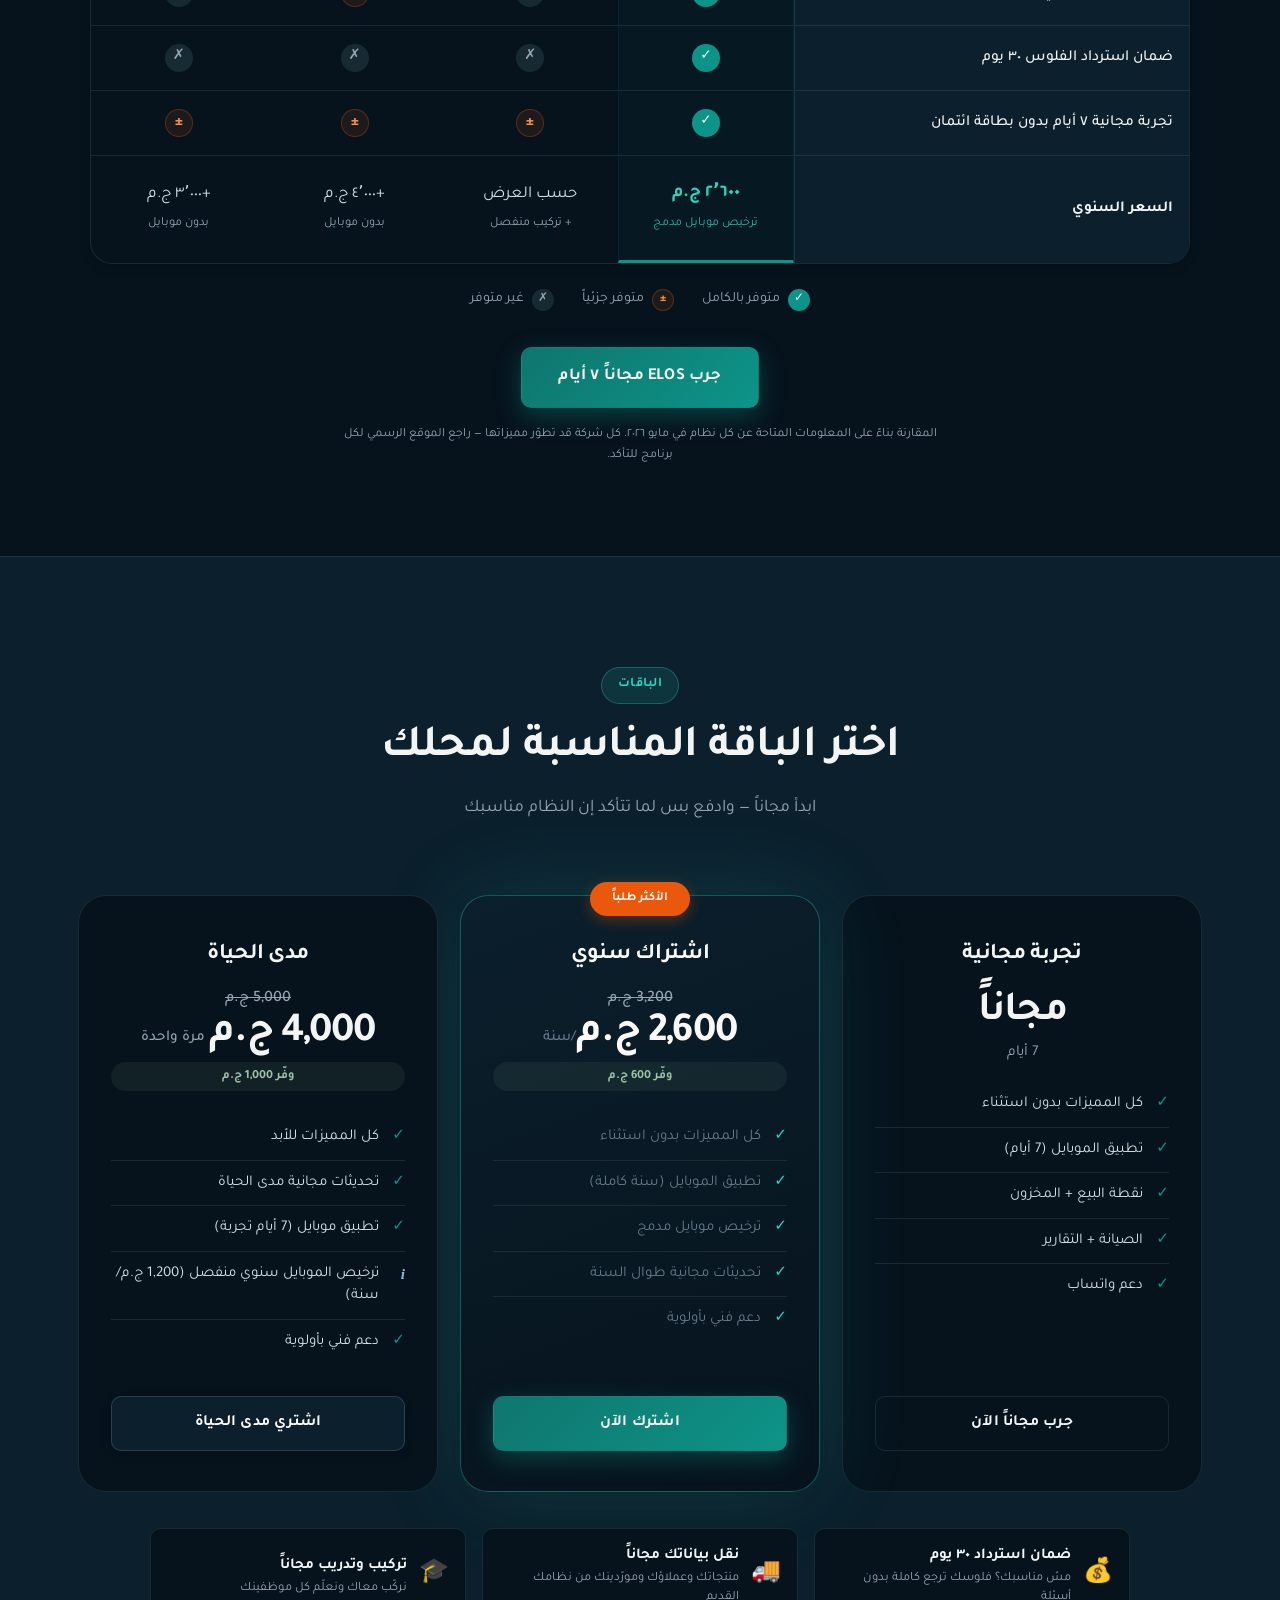
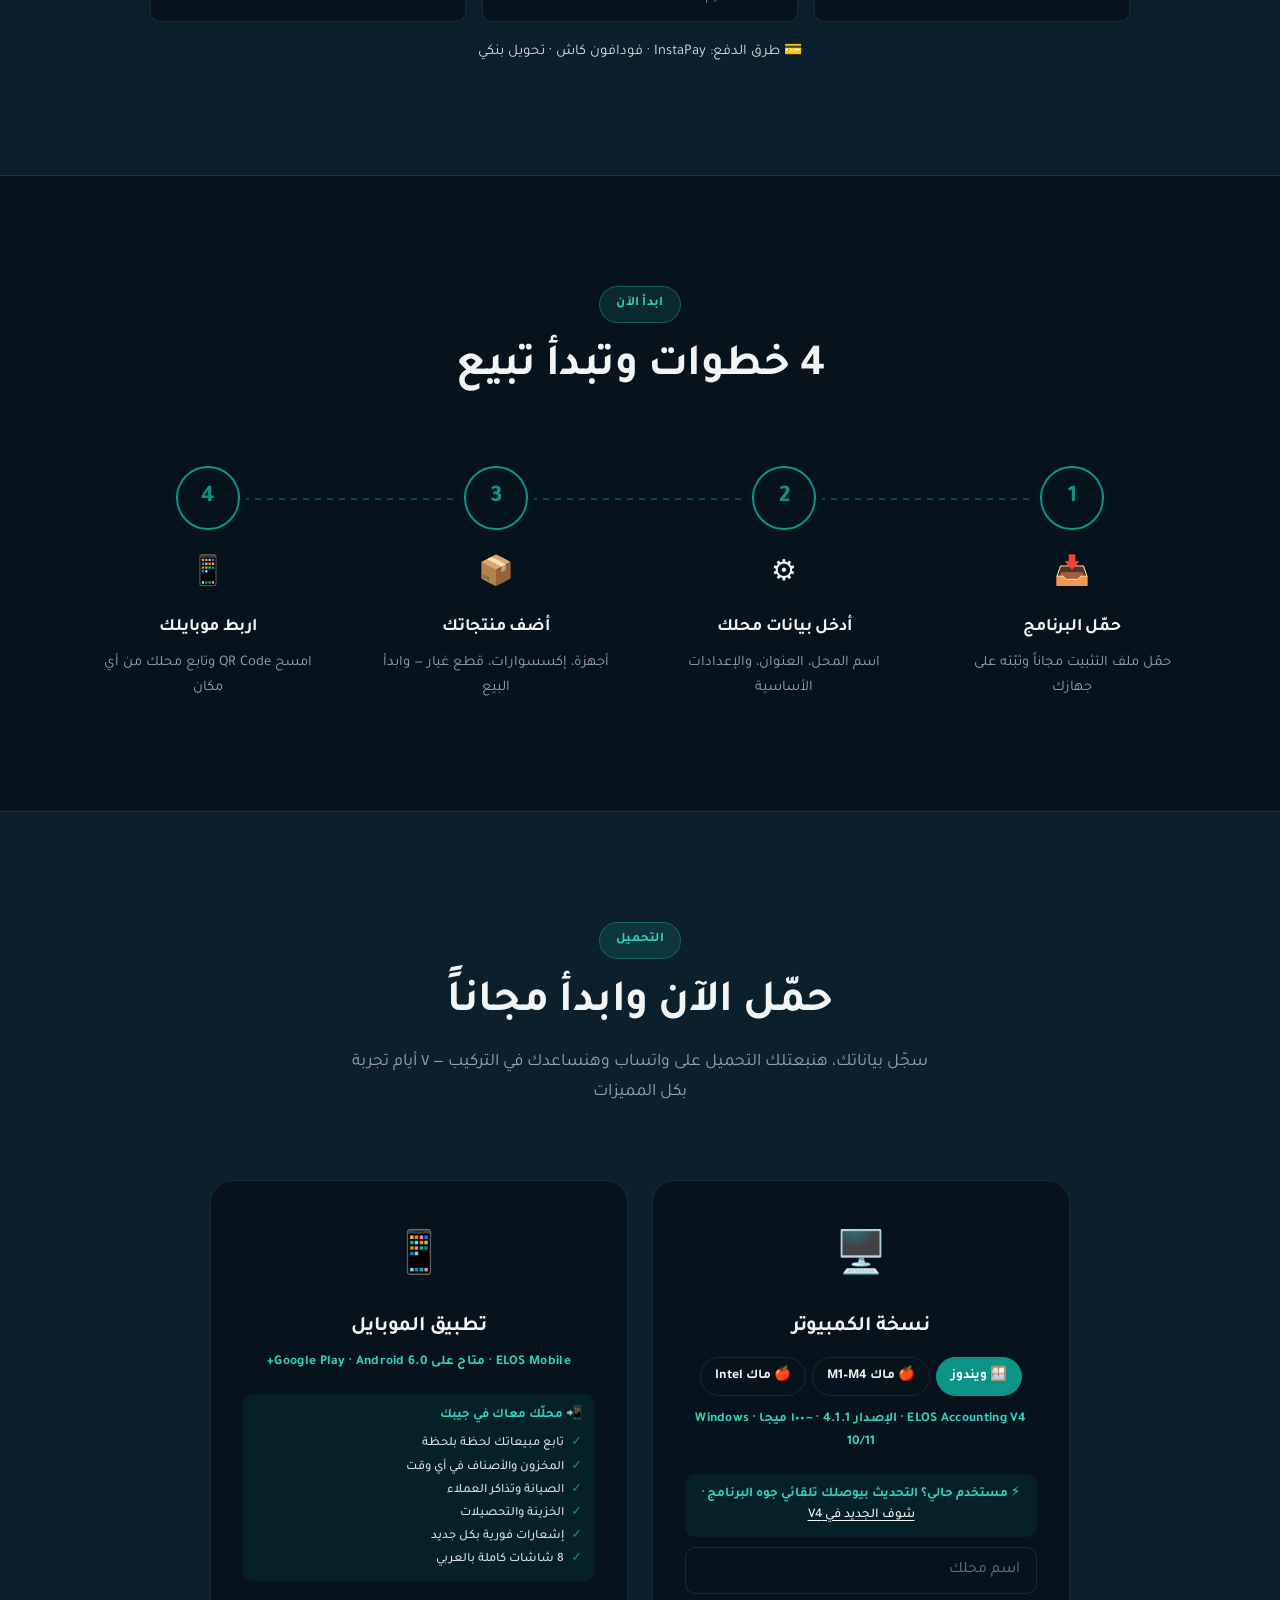
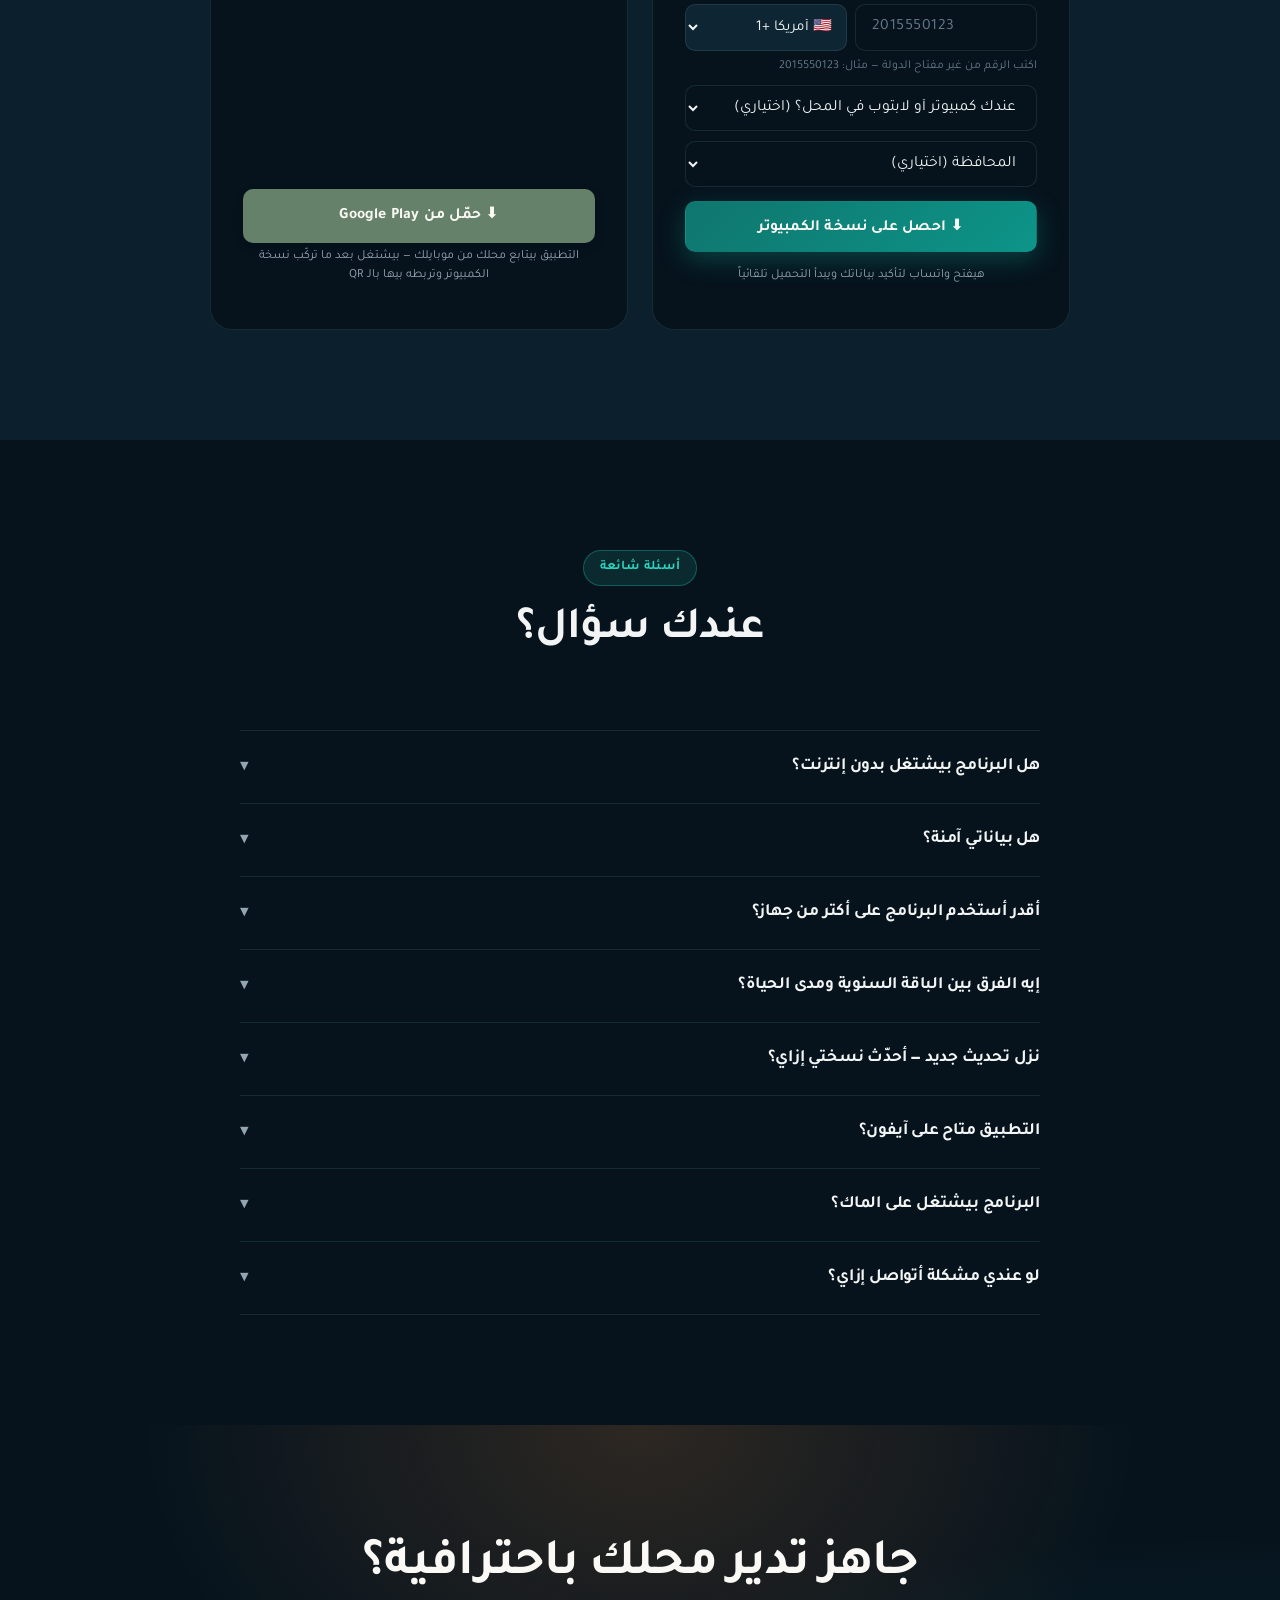
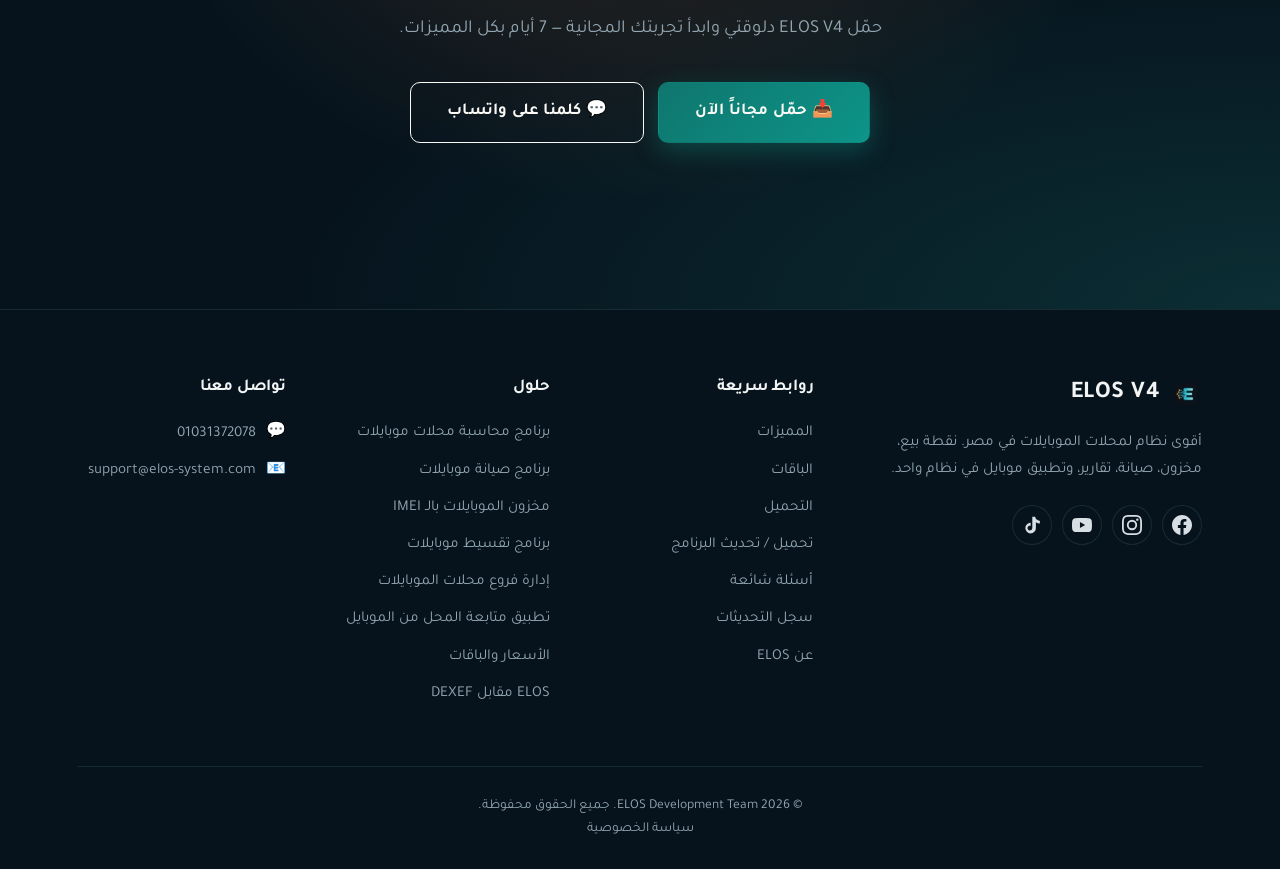
==== commit 785a47cd: "إجابات أسامة في الموقع: ترخيص موبايل مدى الحياة 1,200، طرق الدفع، بعد التجربة، ترخيص لكل فرع، تطبيق " ====
--- a/index.html
+++ b/index.html
@@ -91,7 +91,7 @@
   }
   </script>
   <script type="application/ld+json">
-  {"@context": "https://schema.org", "@type": "FAQPage", "mainEntity": [{"@type": "Question", "name": "هل البرنامج بيشتغل بدون إنترنت؟", "acceptedAnswer": {"@type": "Answer", "text": "أيوا — النظام بيشتغل أوفلاين بالكامل. بياناتك محفوظة على جهازك. الإنترنت مطلوب بس لو عايز تربط تطبيق الموبايل."}}, {"@type": "Question", "name": "هل بياناتي آمنة؟", "acceptedAnswer": {"@type": "Answer", "text": "بياناتك مشفرة بتشفير AES-256 ومحفوظة محلياً على جهازك. محدش يقدر يوصلها غيرك. وكل عملية متسجلة في سجل مراجعة."}}, {"@type": "Question", "name": "أقدر أستخدم البرنامج على أكتر من جهاز؟", "acceptedAnswer": {"@type": "Answer", "text": "أيوا — تقدر تربط عدة أجهزة كمبيوتر على نفس الشبكة المحلية. وكمان تربط حتى 3 موبايلات على نفس الحساب."}}, {"@type": "Question", "name": "إيه الفرق بين الباقة السنوية ومدى الحياة؟", "acceptedAnswer": {"@type": "Answer", "text": "السنوية (2,600 ج.م/سنة) بتشمل كل حاجة + ترخيص الموبايل سنة كاملة. مدى الحياة (4,000 ج.م مرة واحدة) بتشمل كل حاجة للأبد بس ترخيص الموبايل سنوي منفصل."}}, {"@type": "Question", "name": "نزل تحديث جديد — أحدّث نسختي إزاي؟", "acceptedAnswer": {"@type": "Answer", "text": "النظام بيتحقق من التحديثات تلقائياً وبينبّهك لما ينزل إصدار جديد. تقدر كمان تحمّل أحدث نسخة من صفحة التحميل وتثبّتها فوق القديمة — بياناتك بتفضل زي ما هي بدون أي فقدان."}}, {"@type": "Question", "name": "التطبيق متاح على آيفون؟", "acceptedAnswer": {"@type": "Answer", "text": "تطبيق الموبايل متاح دلوقتي على أندرويد (6.0 وأحدث) من Google Play. نسخة الآيفون بيتم تطويرها حالياً وهتنزل قريباً — تابعنا عشان تعرف أول ما تنزل."}}, {"@type": "Question", "name": "لو عندي مشكلة أتواصل إزاي؟", "acceptedAnswer": {"@type": "Answer", "text": "تقدر تتواصل معانا على واتساب 01031372078 أو إيميل support@elos-system.com — وهنرد عليك في أسرع وقت."}}]}
+  {"@context": "https://schema.org", "@type": "FAQPage", "mainEntity": [{"@type": "Question", "name": "هل البرنامج بيشتغل بدون إنترنت؟", "acceptedAnswer": {"@type": "Answer", "text": "أيوا — النظام بيشتغل أوفلاين بالكامل. بياناتك محفوظة على جهازك. الإنترنت مطلوب بس لو عايز تربط تطبيق الموبايل."}}, {"@type": "Question", "name": "هل بياناتي آمنة؟", "acceptedAnswer": {"@type": "Answer", "text": "بياناتك مشفرة بتشفير AES-256 ومحفوظة محلياً على جهازك. محدش يقدر يوصلها غيرك. وكل عملية متسجلة في سجل مراجعة."}}, {"@type": "Question", "name": "أقدر أستخدم البرنامج على أكتر من جهاز؟", "acceptedAnswer": {"@type": "Answer", "text": "أيوا — تقدر تربط عدة أجهزة كمبيوتر على نفس الشبكة المحلية. وكمان تربط حتى 3 موبايلات على نفس الحساب."}}, {"@type": "Question", "name": "إيه الفرق بين الباقة السنوية ومدى الحياة؟", "acceptedAnswer": {"@type": "Answer", "text": "السنوية (2,600 ج.م/سنة) بتشمل كل حاجة + ترخيص الموبايل سنة كاملة. مدى الحياة (4,000 ج.م مرة واحدة) بتشمل كل حاجة للأبد بس ترخيص الموبايل سنوي منفصل بـ 1,200 ج.م في السنة."}}, {"@type": "Question", "name": "نزل تحديث جديد — أحدّث نسختي إزاي؟", "acceptedAnswer": {"@type": "Answer", "text": "النظام بيتحقق من التحديثات تلقائياً وبينبّهك لما ينزل إصدار جديد. تقدر كمان تحمّل أحدث نسخة من صفحة التحميل وتثبّتها فوق القديمة — بياناتك بتفضل زي ما هي بدون أي فقدان."}}, {"@type": "Question", "name": "التطبيق متاح على آيفون؟", "acceptedAnswer": {"@type": "Answer", "text": "تطبيق الموبايل متاح دلوقتي على أندرويد (6.0 وأحدث) من Google Play. نسخة الآيفون بيتم تطويرها حالياً وهتنزل قريباً — تابعنا عشان تعرف أول ما تنزل."}}, {"@type": "Question", "name": "لو عندي مشكلة أتواصل إزاي؟", "acceptedAnswer": {"@type": "Answer", "text": "تقدر تتواصل معانا على واتساب 01031372078 أو إيميل support@elos-system.com — وهنرد عليك في أسرع وقت."}}]}
   </script>
 </head>
 <body class="has-announce">
@@ -789,7 +789,7 @@
             <li>كل المميزات للأبد</li>
             <li>تحديثات مجانية مدى الحياة</li>
             <li>تطبيق موبايل (7 أيام تجربة)</li>
-            <li class="note">ترخيص الموبايل سنوي منفصل</li>
+            <li class="note">ترخيص الموبايل سنوي منفصل<span data-egp-only> (1,200 ج.م/سنة)</span></li>
             <li>دعم فني بأولوية</li>
           </ul>
           <a href="https://wa.me/201031372078?text=%D8%B9%D8%A7%D9%8A%D8%B2%20%D8%A8%D8%A7%D9%82%D8%A9%20%D9%85%D8%AF%D9%89%20%D8%A7%D9%84%D8%AD%D9%8A%D8%A7%D8%A9" target="_blank" rel="noopener noreferrer" class="btn btn-purple">اشتري مدى الحياة</a>
@@ -801,6 +801,7 @@
         <div class="pg-item"><span class="pg-icon">🚚</span><div><strong>نقل بياناتك مجاناً</strong><span>منتجاتك وعملاؤك ومورّدينك من نظامك القديم</span></div></div>
         <div class="pg-item"><span class="pg-icon">🎓</span><div><strong>تركيب وتدريب مجاناً</strong><span>نركّب معاك ونعلّم كل موظفينك</span></div></div>
       </div>
+      <p class="pricing-pay" data-egp-only>💳 طرق الدفع: InstaPay · فودافون كاش · تحويل بنكي</p>
     </div>
   </section>
 
@@ -996,7 +997,7 @@
 
         <div class="faq-item">
           <button class="faq-question">إيه الفرق بين الباقة السنوية ومدى الحياة؟<span class="faq-arrow">▼</span></button>
-          <div class="faq-answer"><p>السنوية (<span data-egp="2600" data-sar="220">2,600 ج.م</span>/سنة) بتشمل كل حاجة + ترخيص الموبايل سنة كاملة. مدى الحياة (<span data-egp="4000" data-sar="400">4,000 ج.م</span> مرة واحدة) بتشمل كل حاجة للأبد بس ترخيص الموبايل سنوي منفصل.</p></div>
+          <div class="faq-answer"><p>السنوية (<span data-egp="2600" data-sar="220">2,600 ج.م</span>/سنة) بتشمل كل حاجة + ترخيص الموبايل سنة كاملة. مدى الحياة (<span data-egp="4000" data-sar="400">4,000 ج.م</span> مرة واحدة) بتشمل كل حاجة للأبد بس ترخيص الموبايل سنوي منفصل<span data-egp-only> بـ 1,200 ج.م في السنة</span>.</p></div>
         </div>
 
         <div class="faq-item">
--- a/css/style.css
+++ b/css/style.css
@@ -3007,3 +3007,7 @@
   .tg-real .testimonial-card { flex: 0 0 84%; scroll-snap-align: center; padding: 24px 20px; }
   .tg-real .testimonial-card:hover { transform: none; }
 }
+
+/* ── طرق الدفع تحت الباقات ── */
+.pricing-pay { text-align: center; margin-top: 18px; font-size: 0.92rem; color: var(--ink-soft); }
+.pricing-pay[hidden] { display: none; }
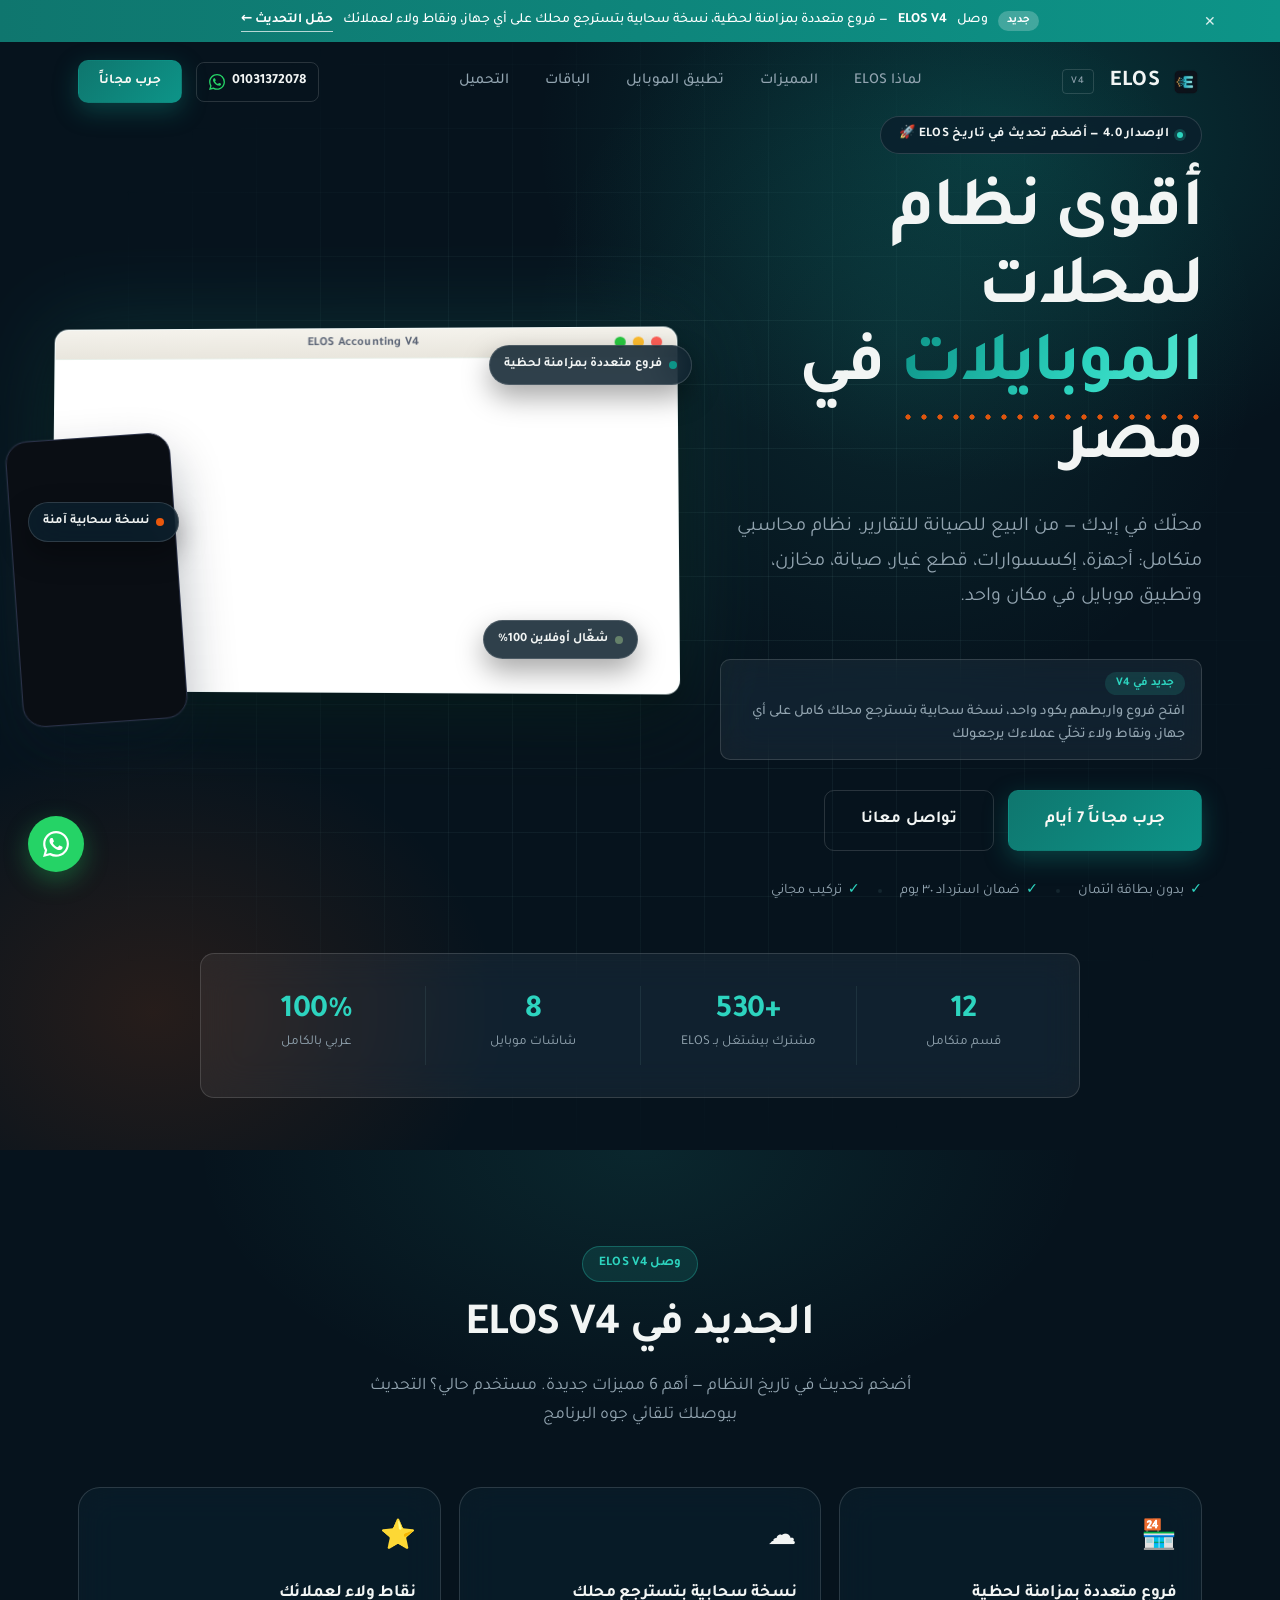
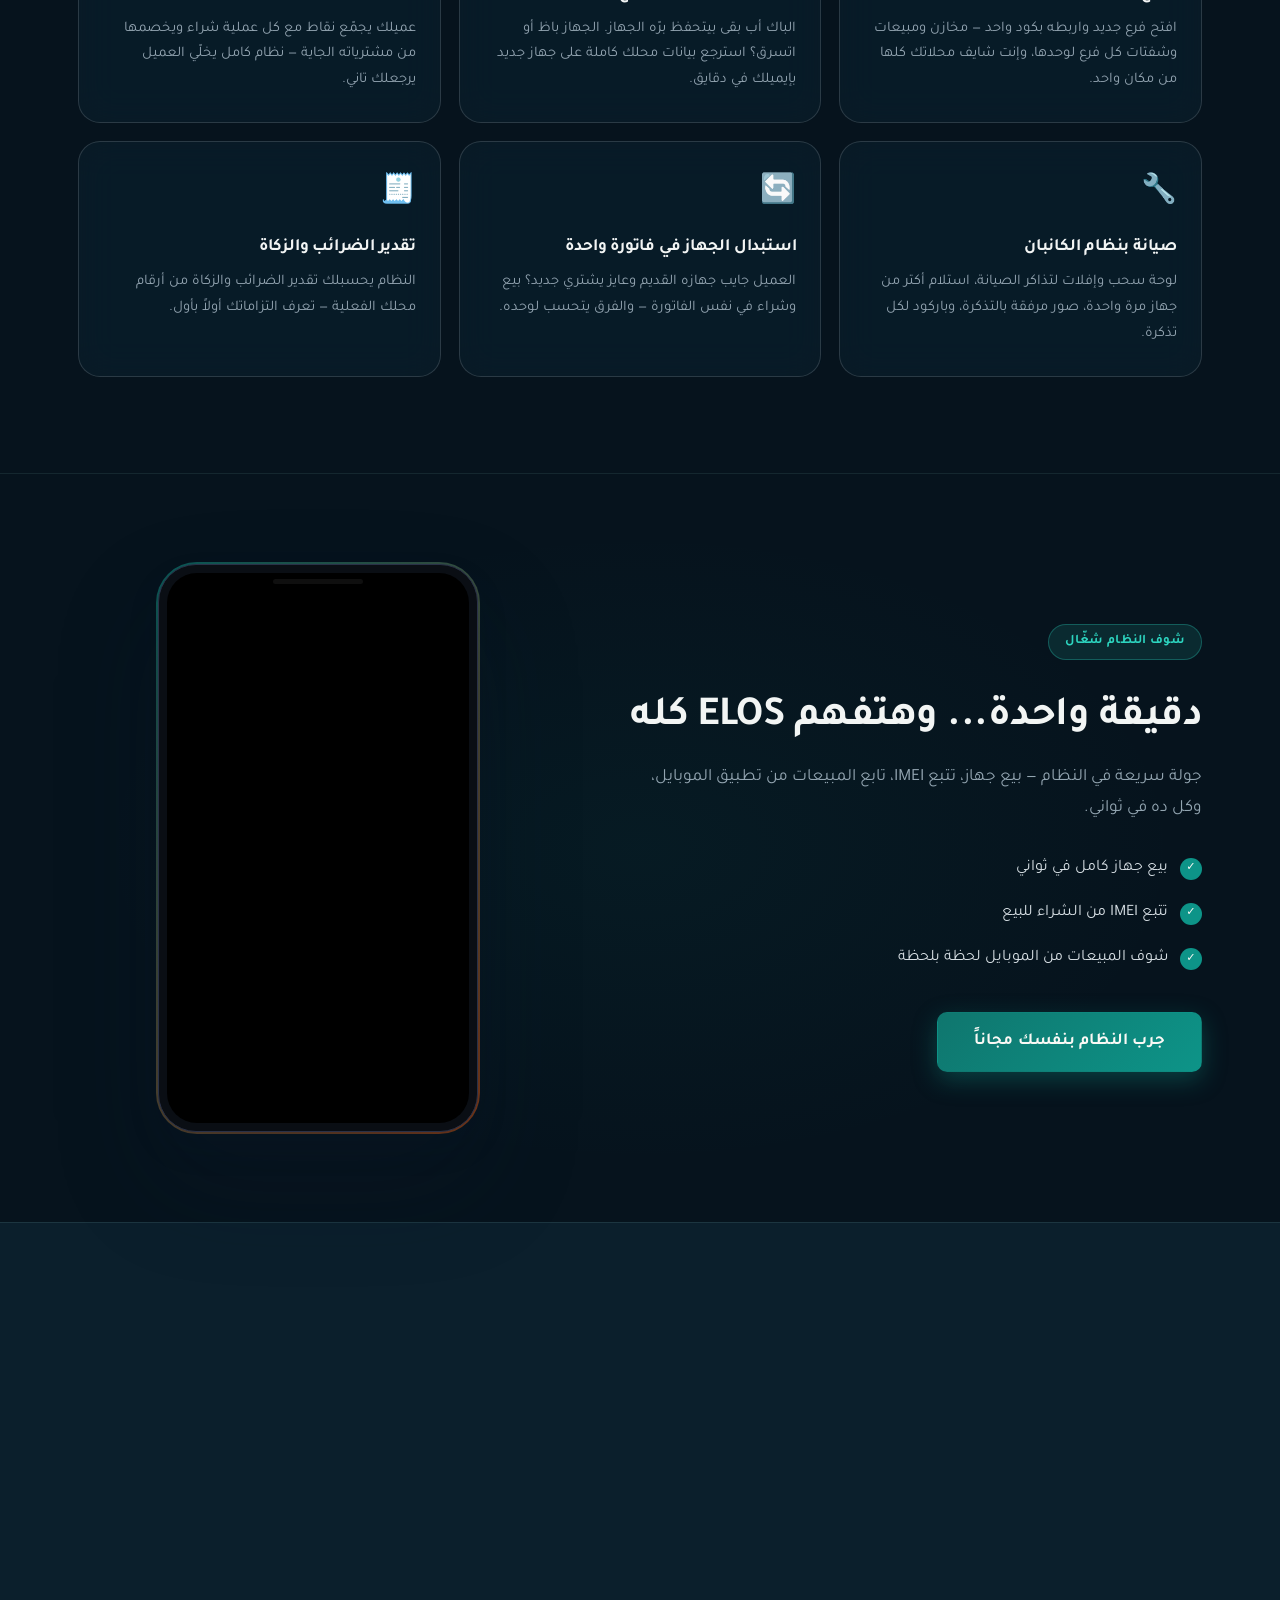
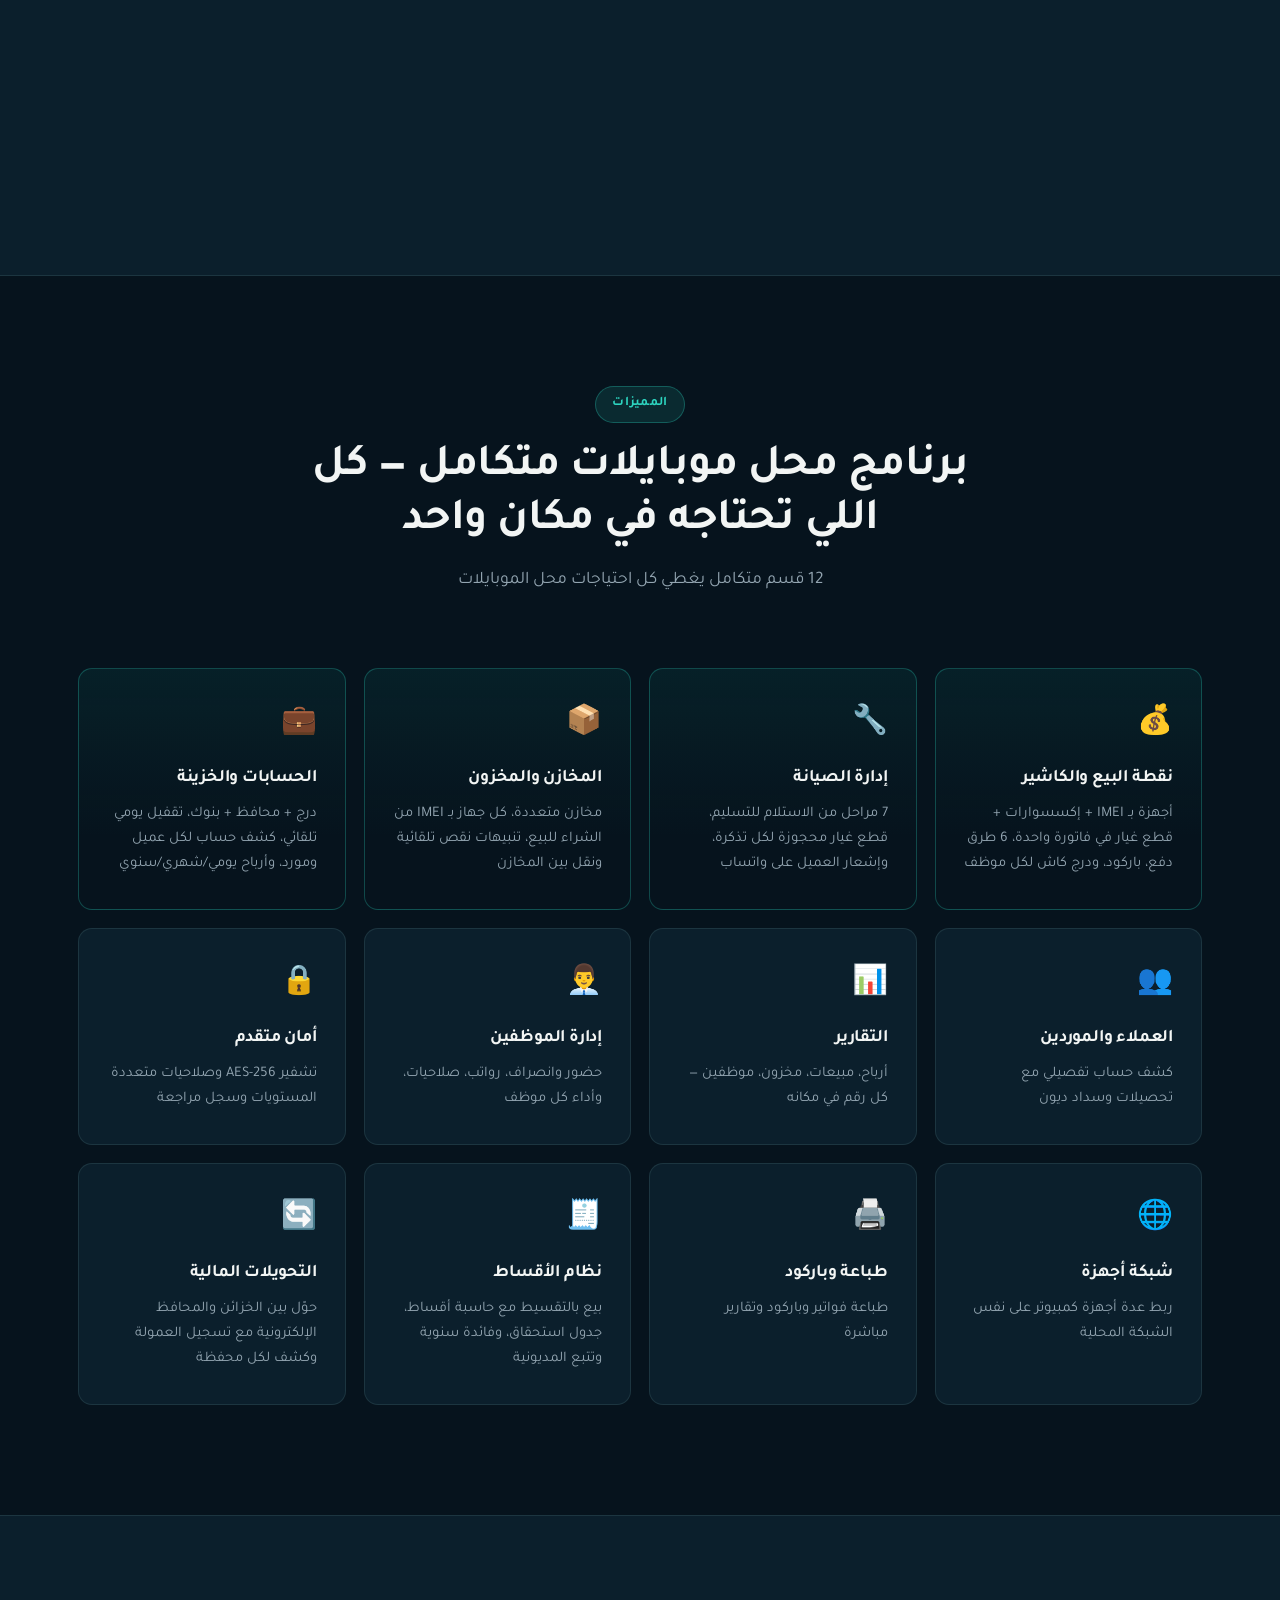
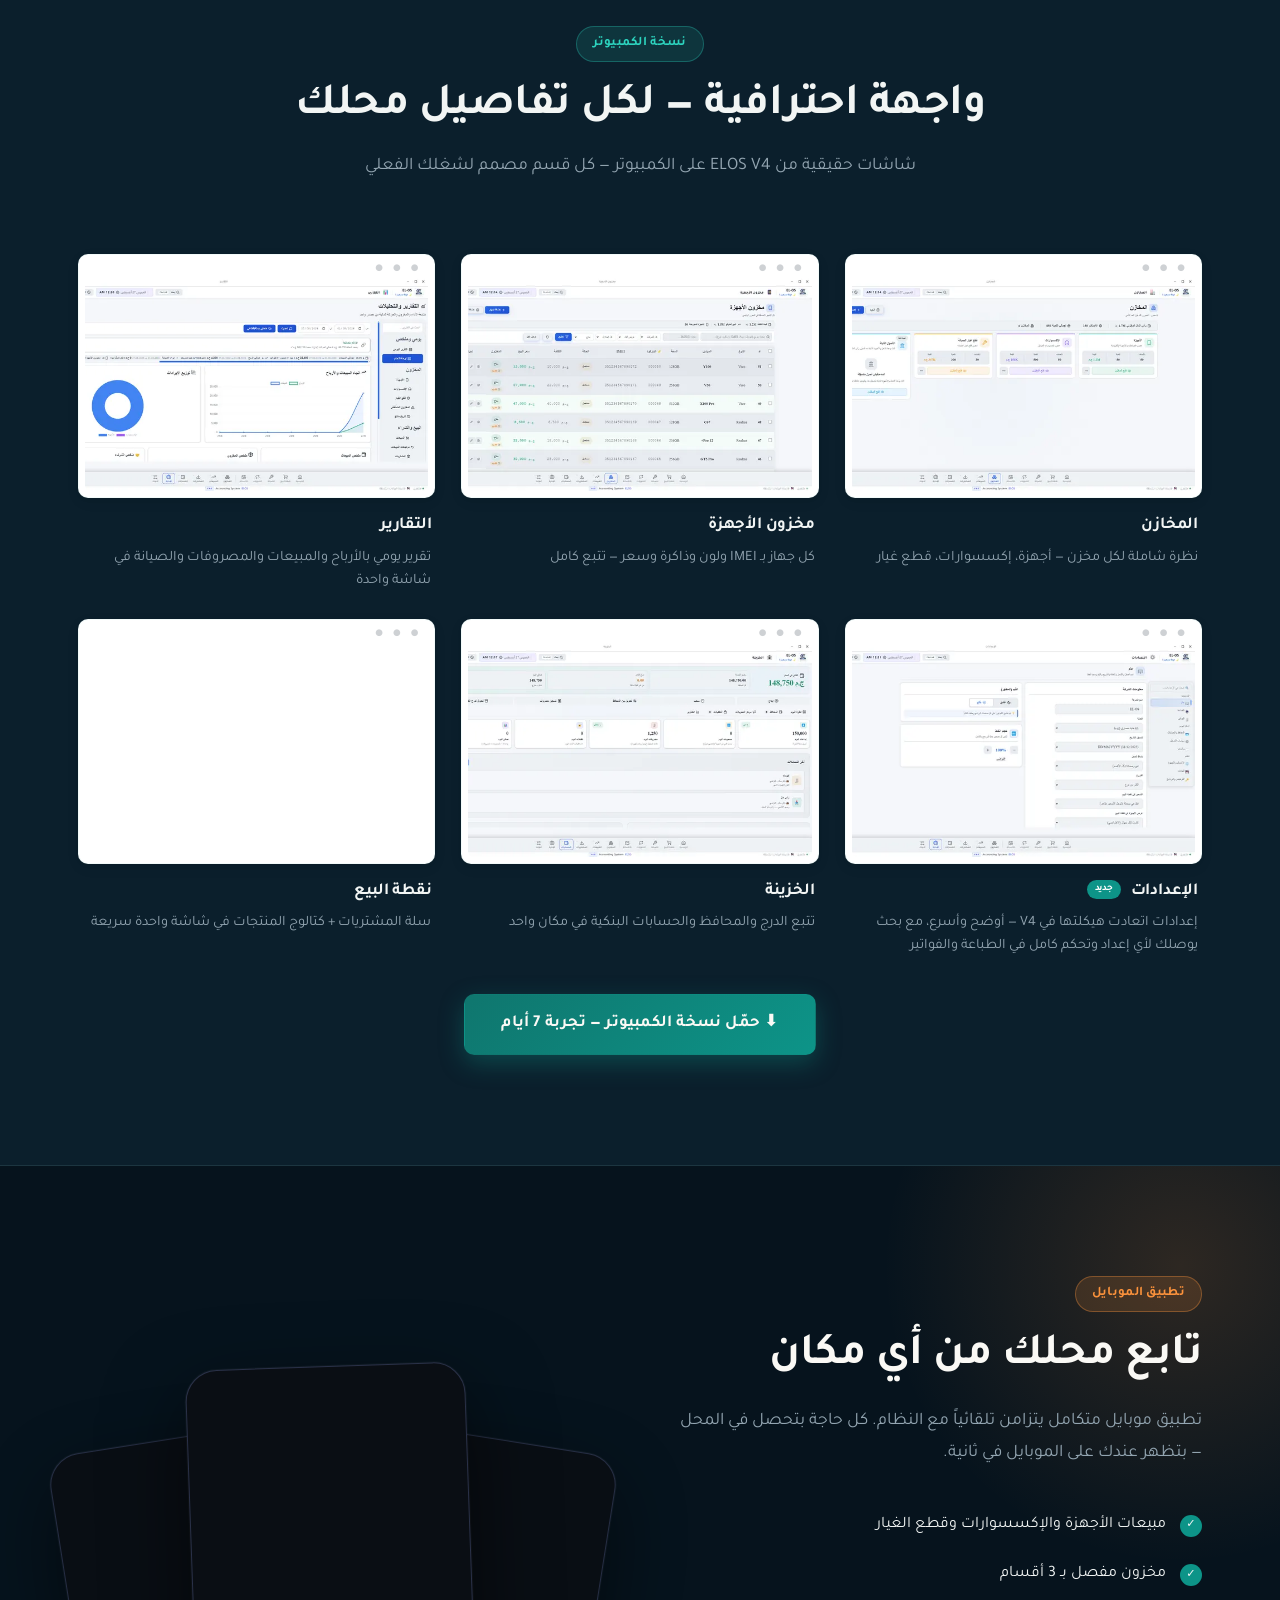
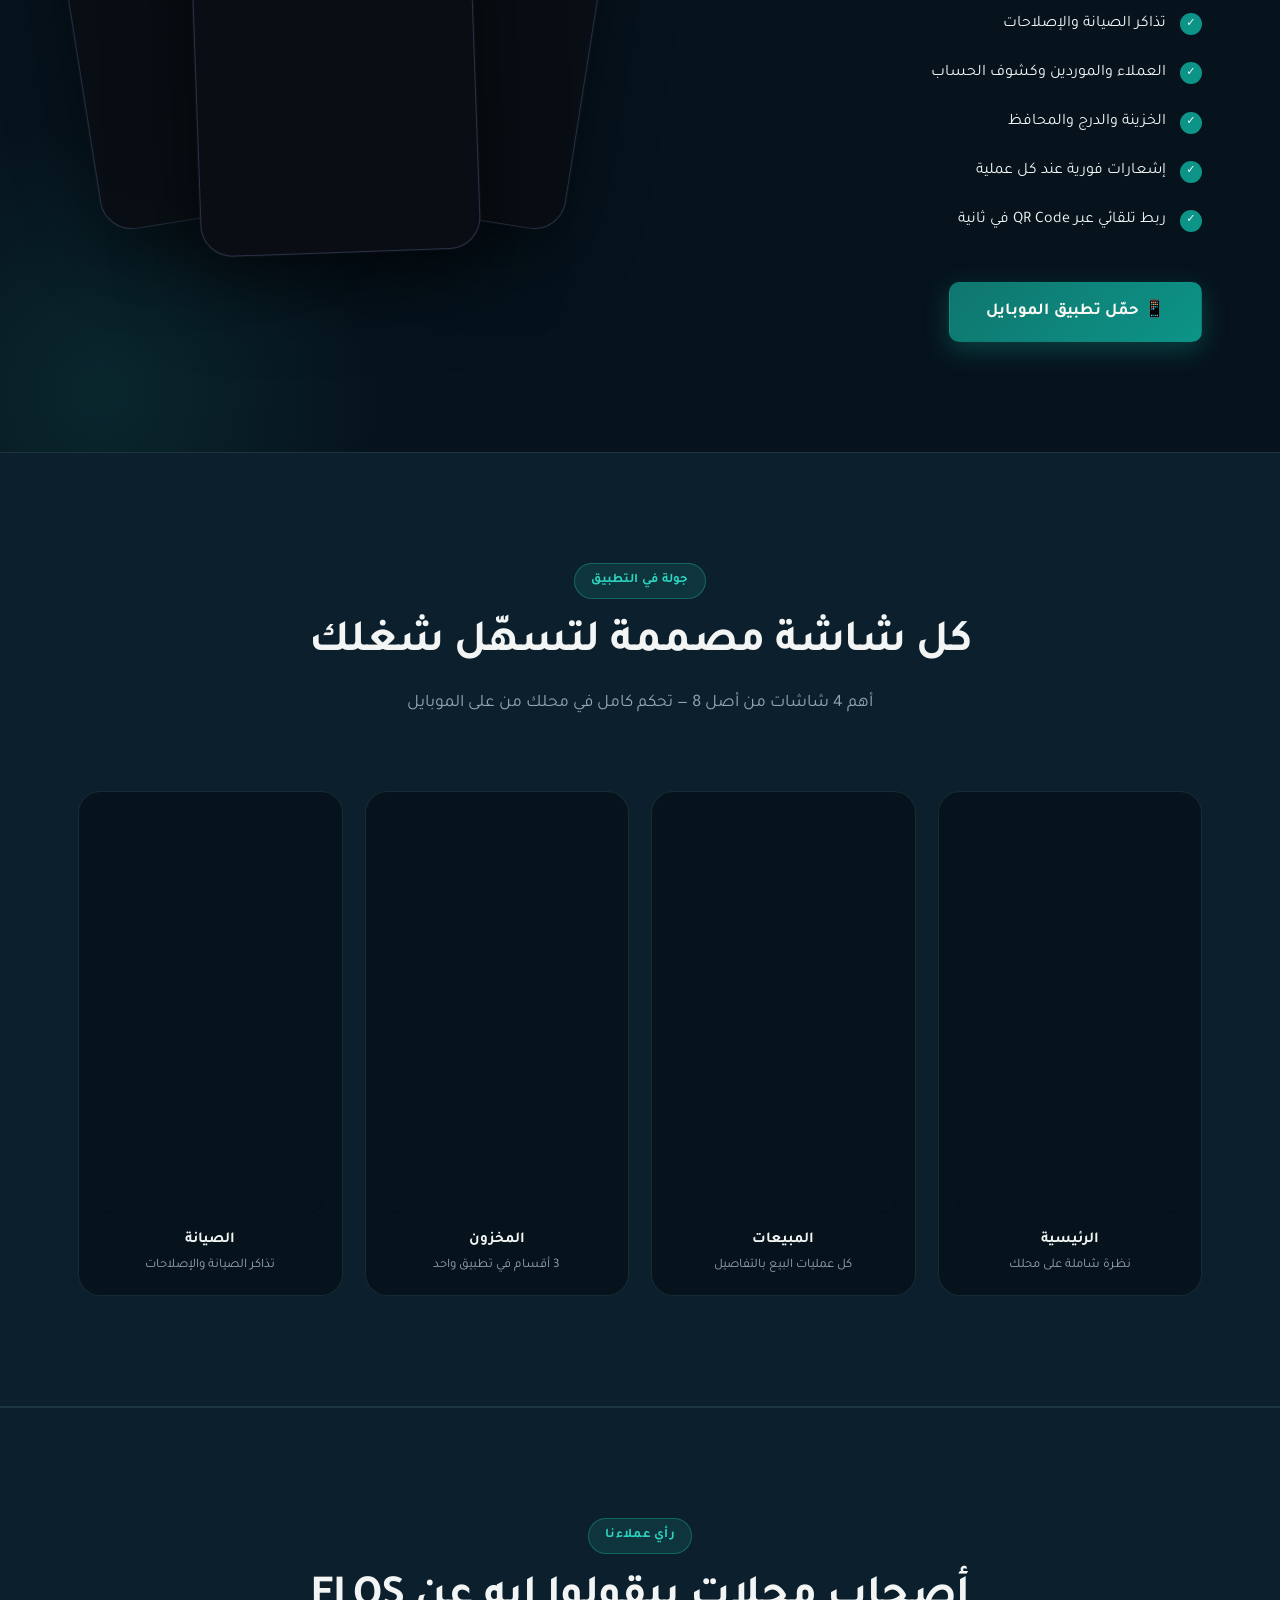
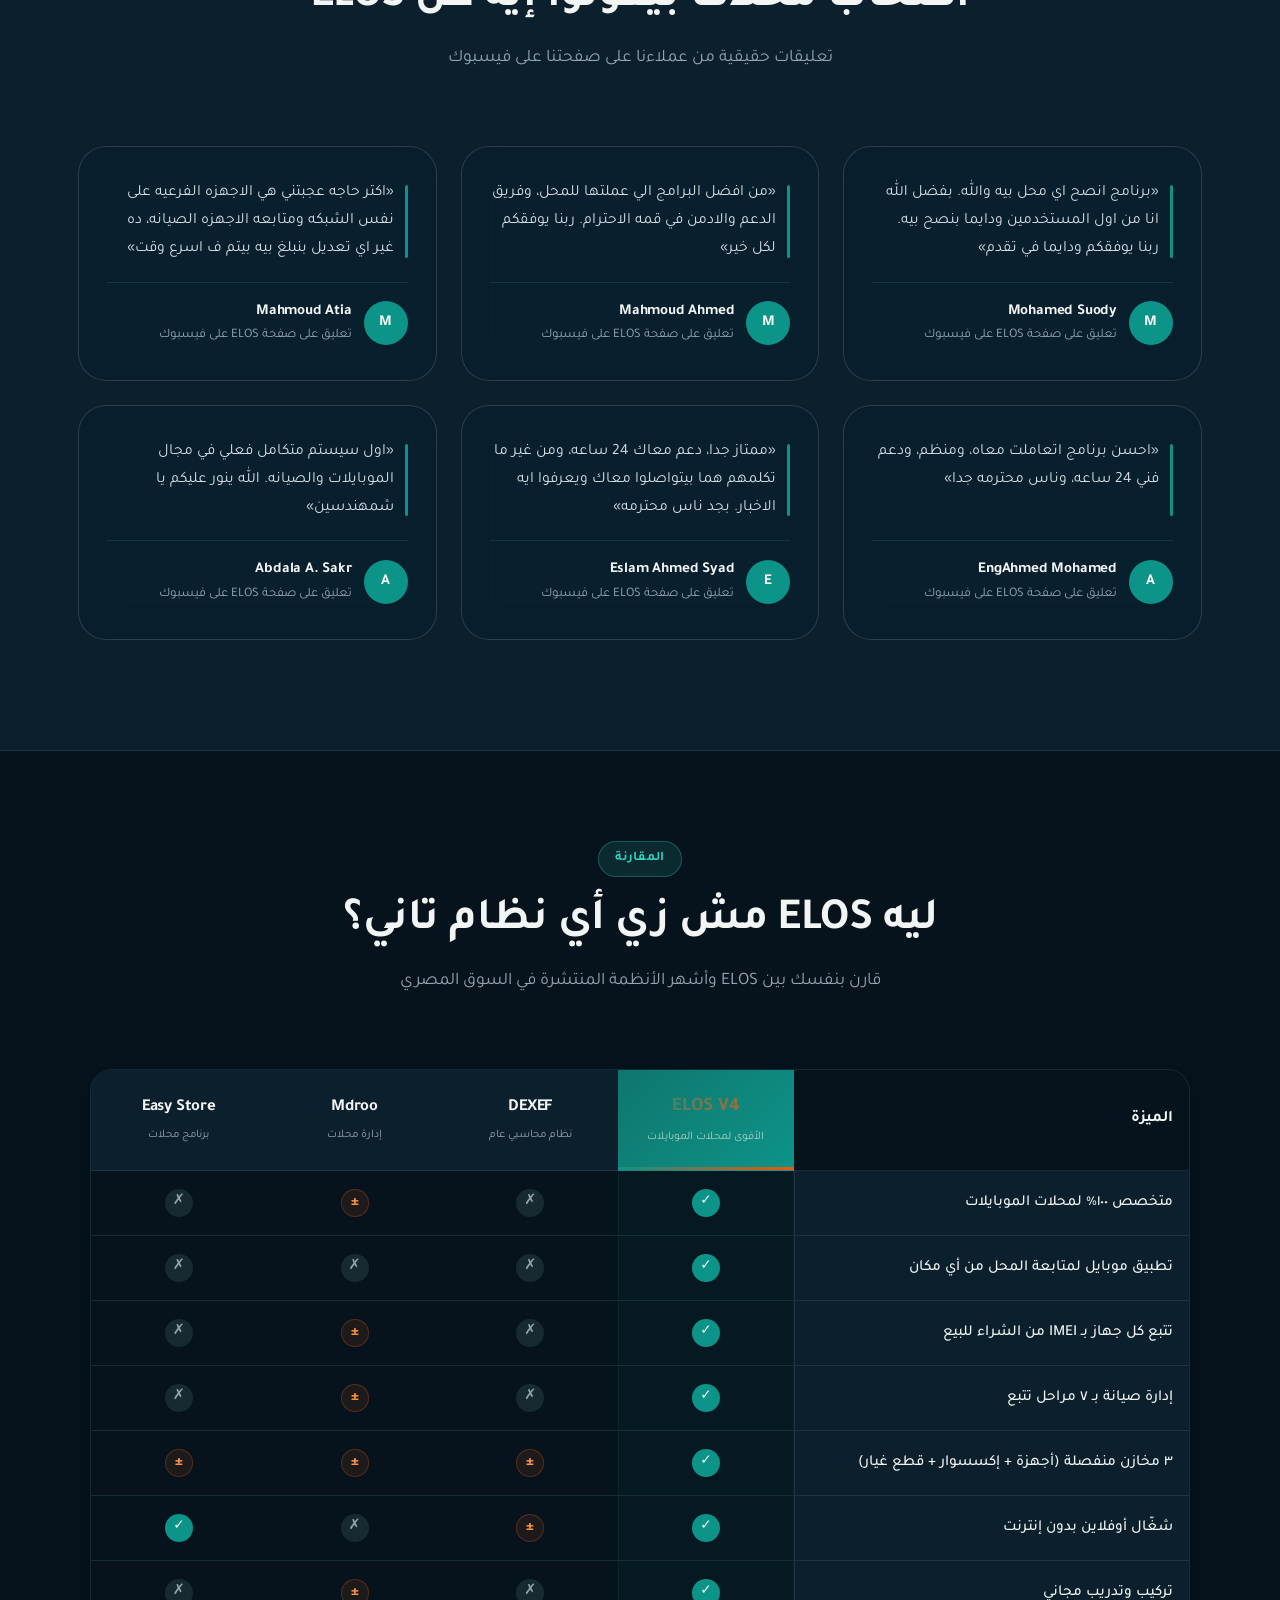
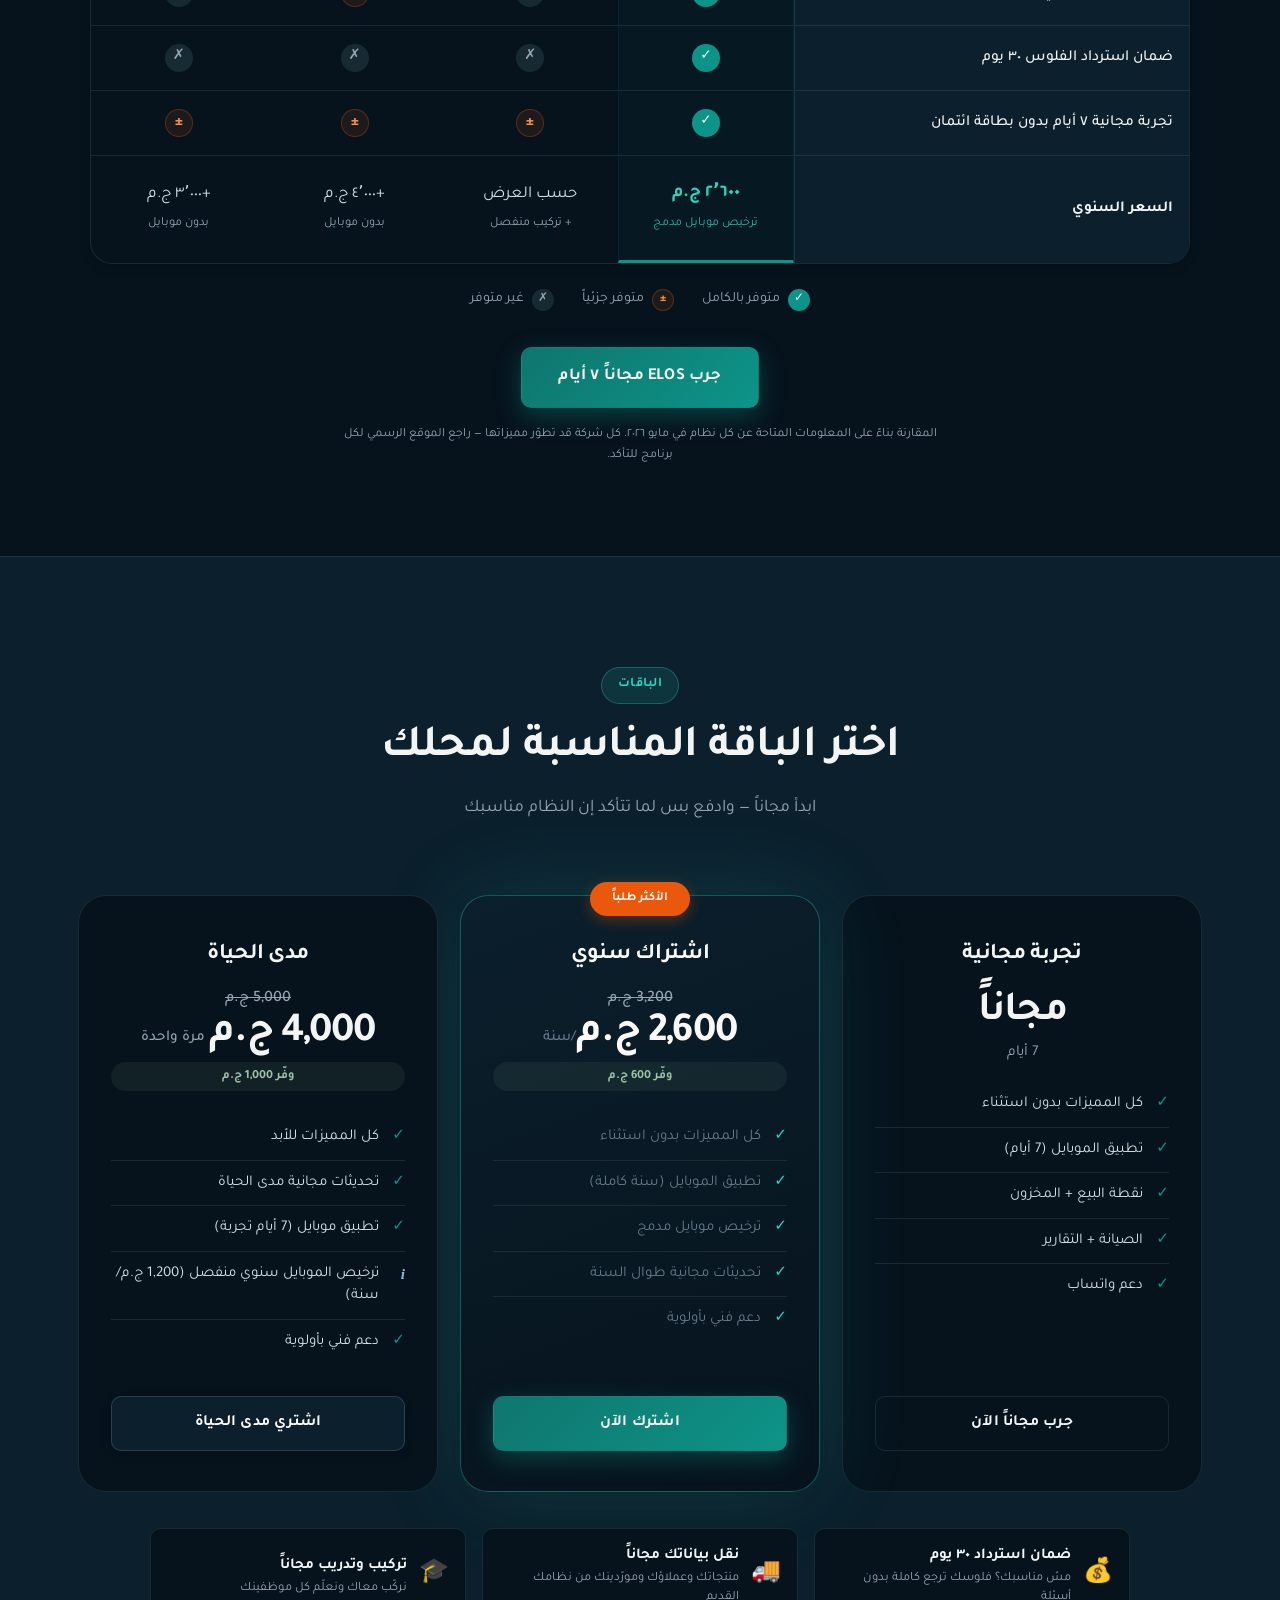
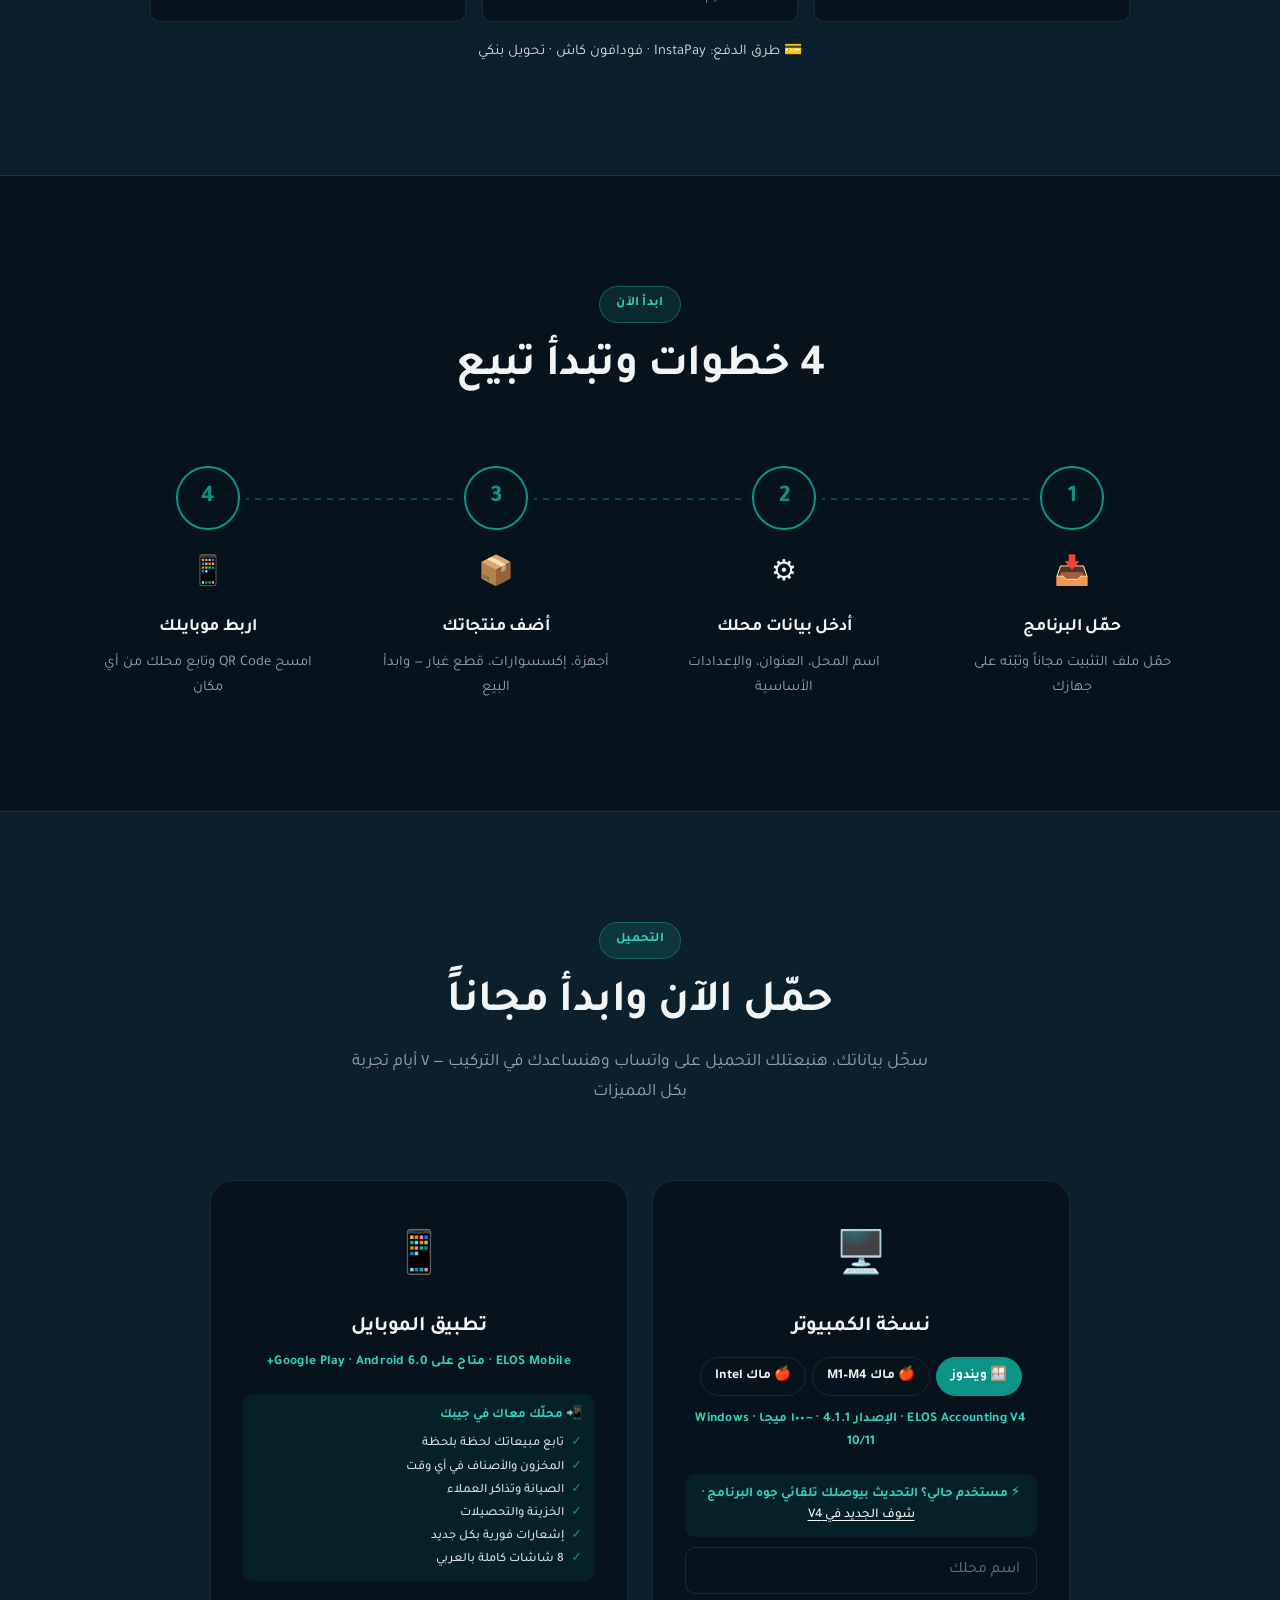
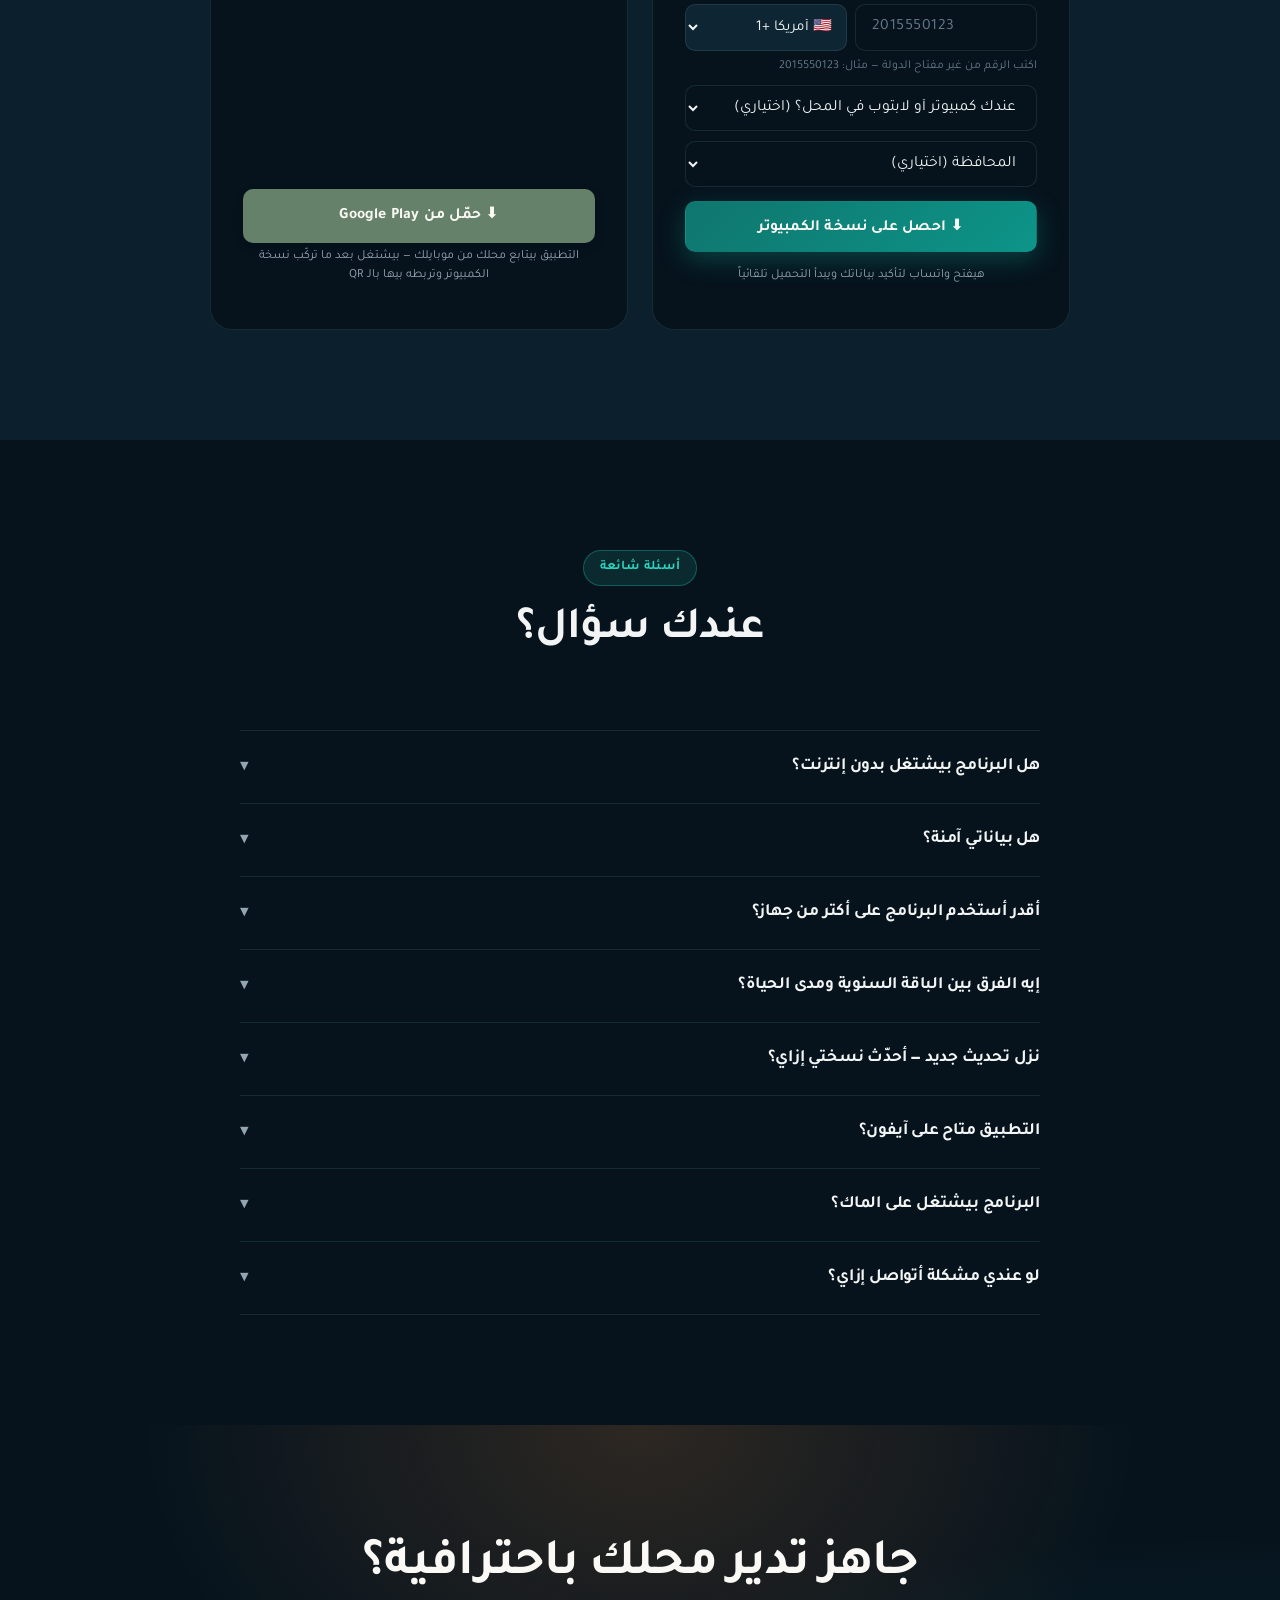
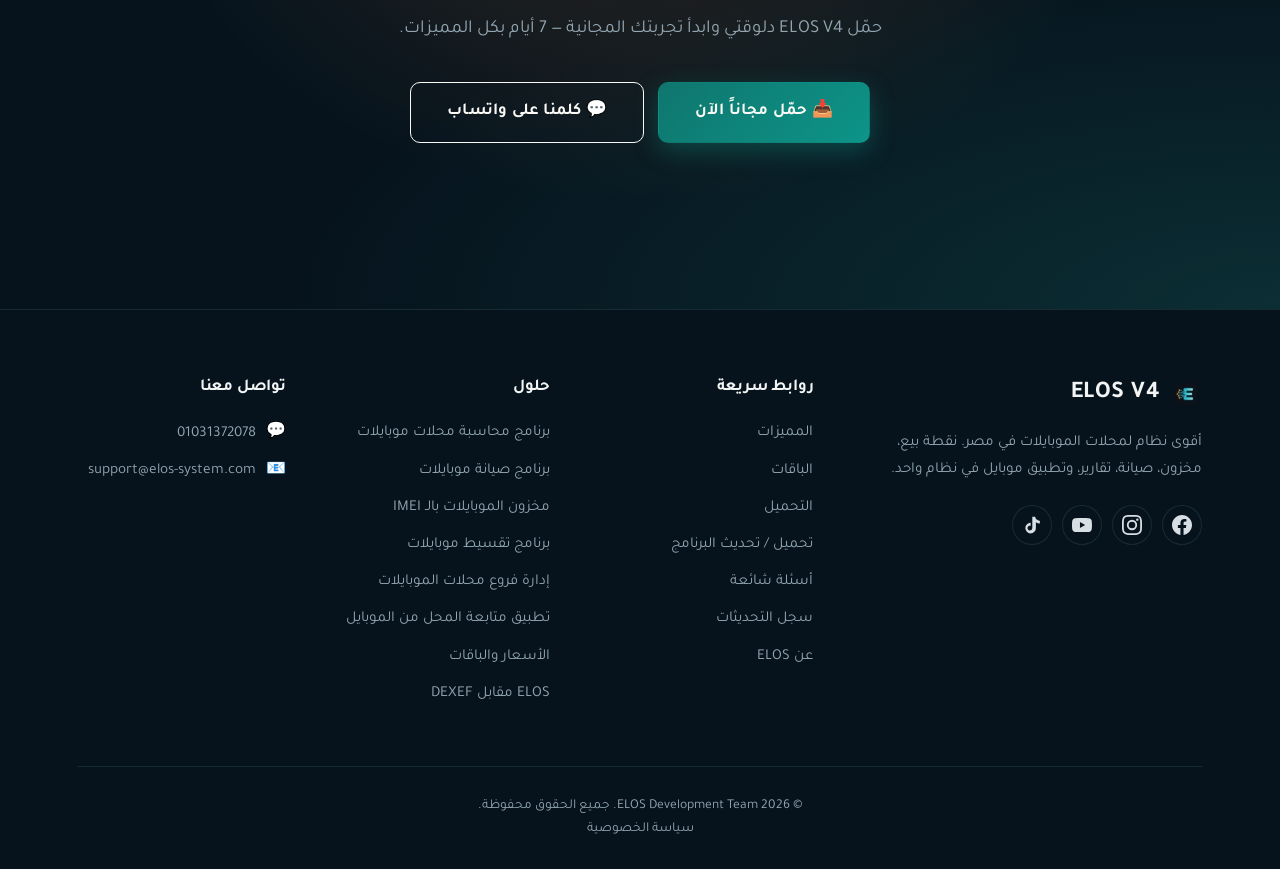
==== commit dea0a15a: "ترخيص موبايل مدى الحياة بالريال (100 ر.س) + حسابات البائعين من ضمن الـ3 موبايلات - الـ1,200 ج.م بقت " ====
--- a/index.html
+++ b/index.html
@@ -789,7 +789,7 @@
             <li>كل المميزات للأبد</li>
             <li>تحديثات مجانية مدى الحياة</li>
             <li>تطبيق موبايل (7 أيام تجربة)</li>
-            <li class="note">ترخيص الموبايل سنوي منفصل<span data-egp-only> (1,200 ج.م/سنة)</span></li>
+            <li class="note">ترخيص الموبايل سنوي منفصل (<span data-egp="1200" data-sar="100">1,200 ج.م</span>/سنة)</li>
             <li>دعم فني بأولوية</li>
           </ul>
           <a href="https://wa.me/201031372078?text=%D8%B9%D8%A7%D9%8A%D8%B2%20%D8%A8%D8%A7%D9%82%D8%A9%20%D9%85%D8%AF%D9%89%20%D8%A7%D9%84%D8%AD%D9%8A%D8%A7%D8%A9" target="_blank" rel="noopener noreferrer" class="btn btn-purple">اشتري مدى الحياة</a>
@@ -997,7 +997,7 @@
 
         <div class="faq-item">
           <button class="faq-question">إيه الفرق بين الباقة السنوية ومدى الحياة؟<span class="faq-arrow">▼</span></button>
-          <div class="faq-answer"><p>السنوية (<span data-egp="2600" data-sar="220">2,600 ج.م</span>/سنة) بتشمل كل حاجة + ترخيص الموبايل سنة كاملة. مدى الحياة (<span data-egp="4000" data-sar="400">4,000 ج.م</span> مرة واحدة) بتشمل كل حاجة للأبد بس ترخيص الموبايل سنوي منفصل<span data-egp-only> بـ 1,200 ج.م في السنة</span>.</p></div>
+          <div class="faq-answer"><p>السنوية (<span data-egp="2600" data-sar="220">2,600 ج.م</span>/سنة) بتشمل كل حاجة + ترخيص الموبايل سنة كاملة. مدى الحياة (<span data-egp="4000" data-sar="400">4,000 ج.م</span> مرة واحدة) بتشمل كل حاجة للأبد بس ترخيص الموبايل سنوي منفصل بـ <span data-egp="1200" data-sar="100">1,200 ج.م</span> في السنة.</p></div>
         </div>
 
         <div class="faq-item">
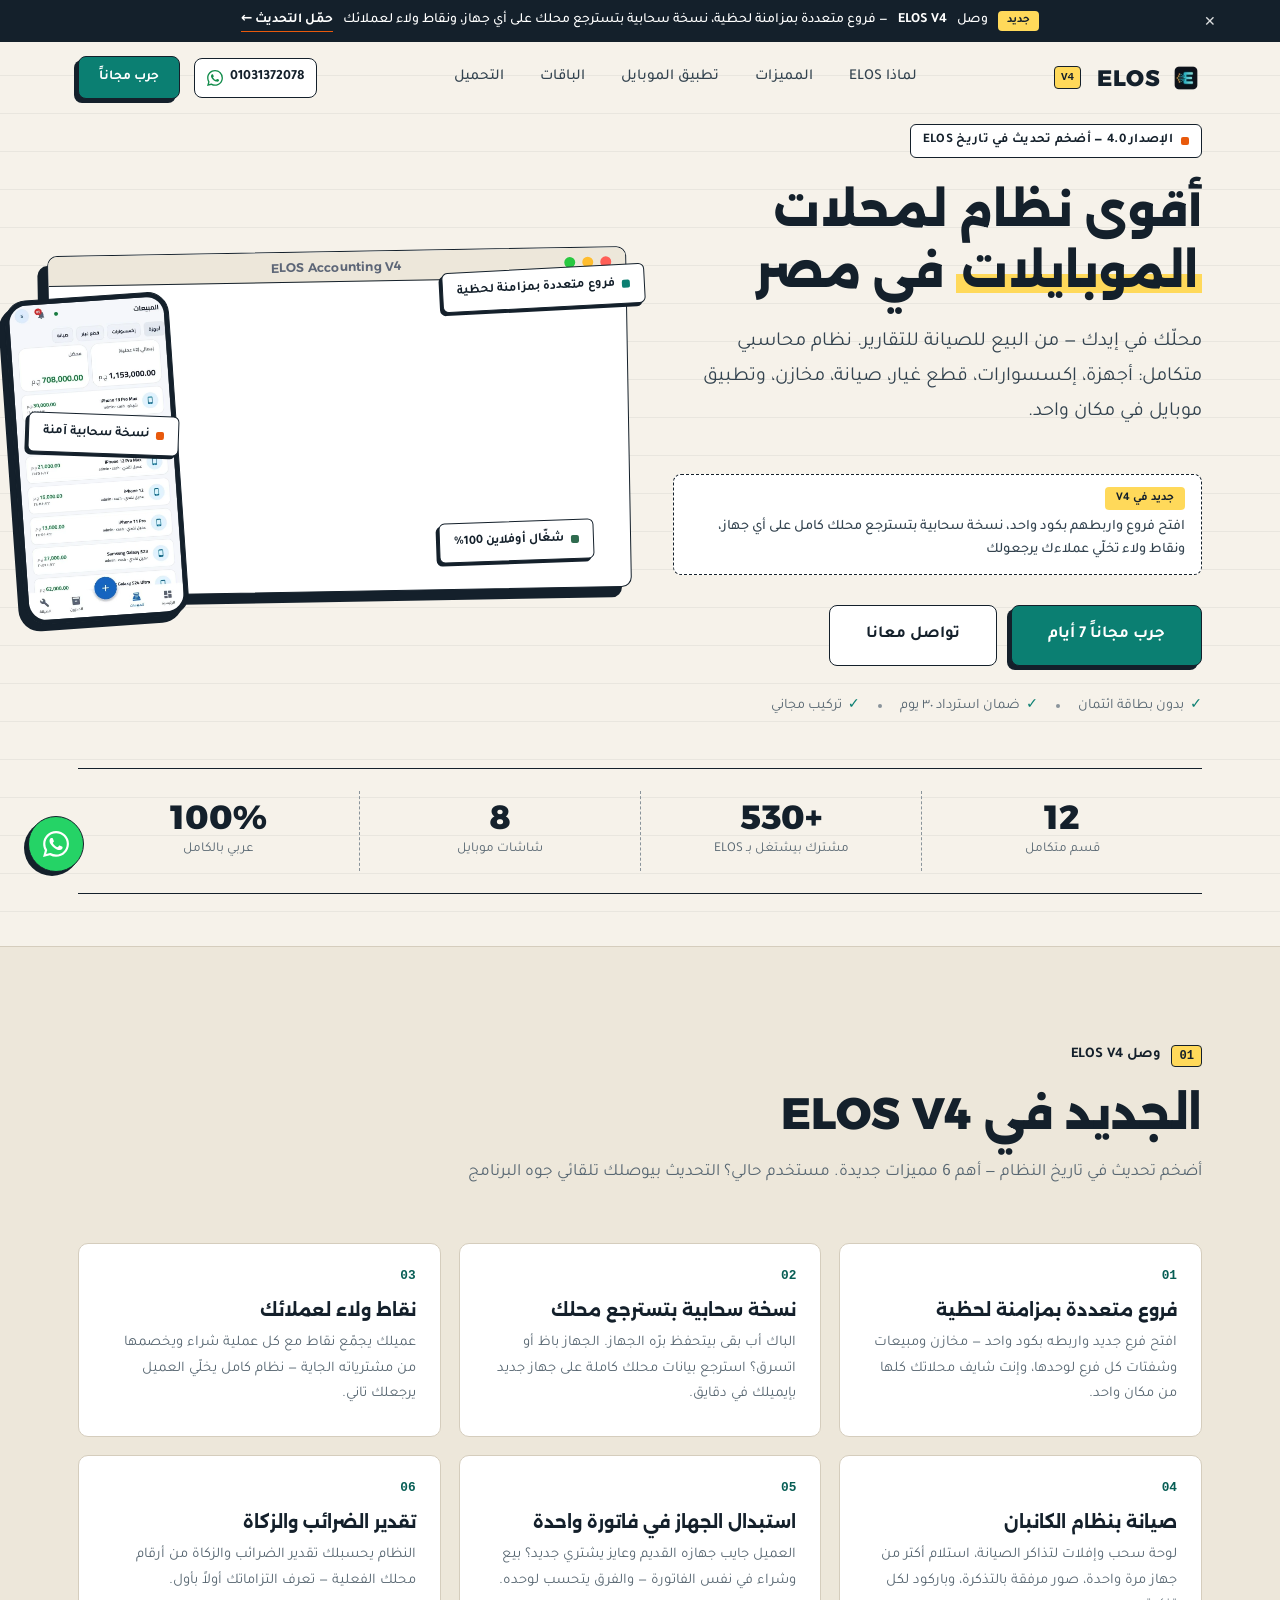
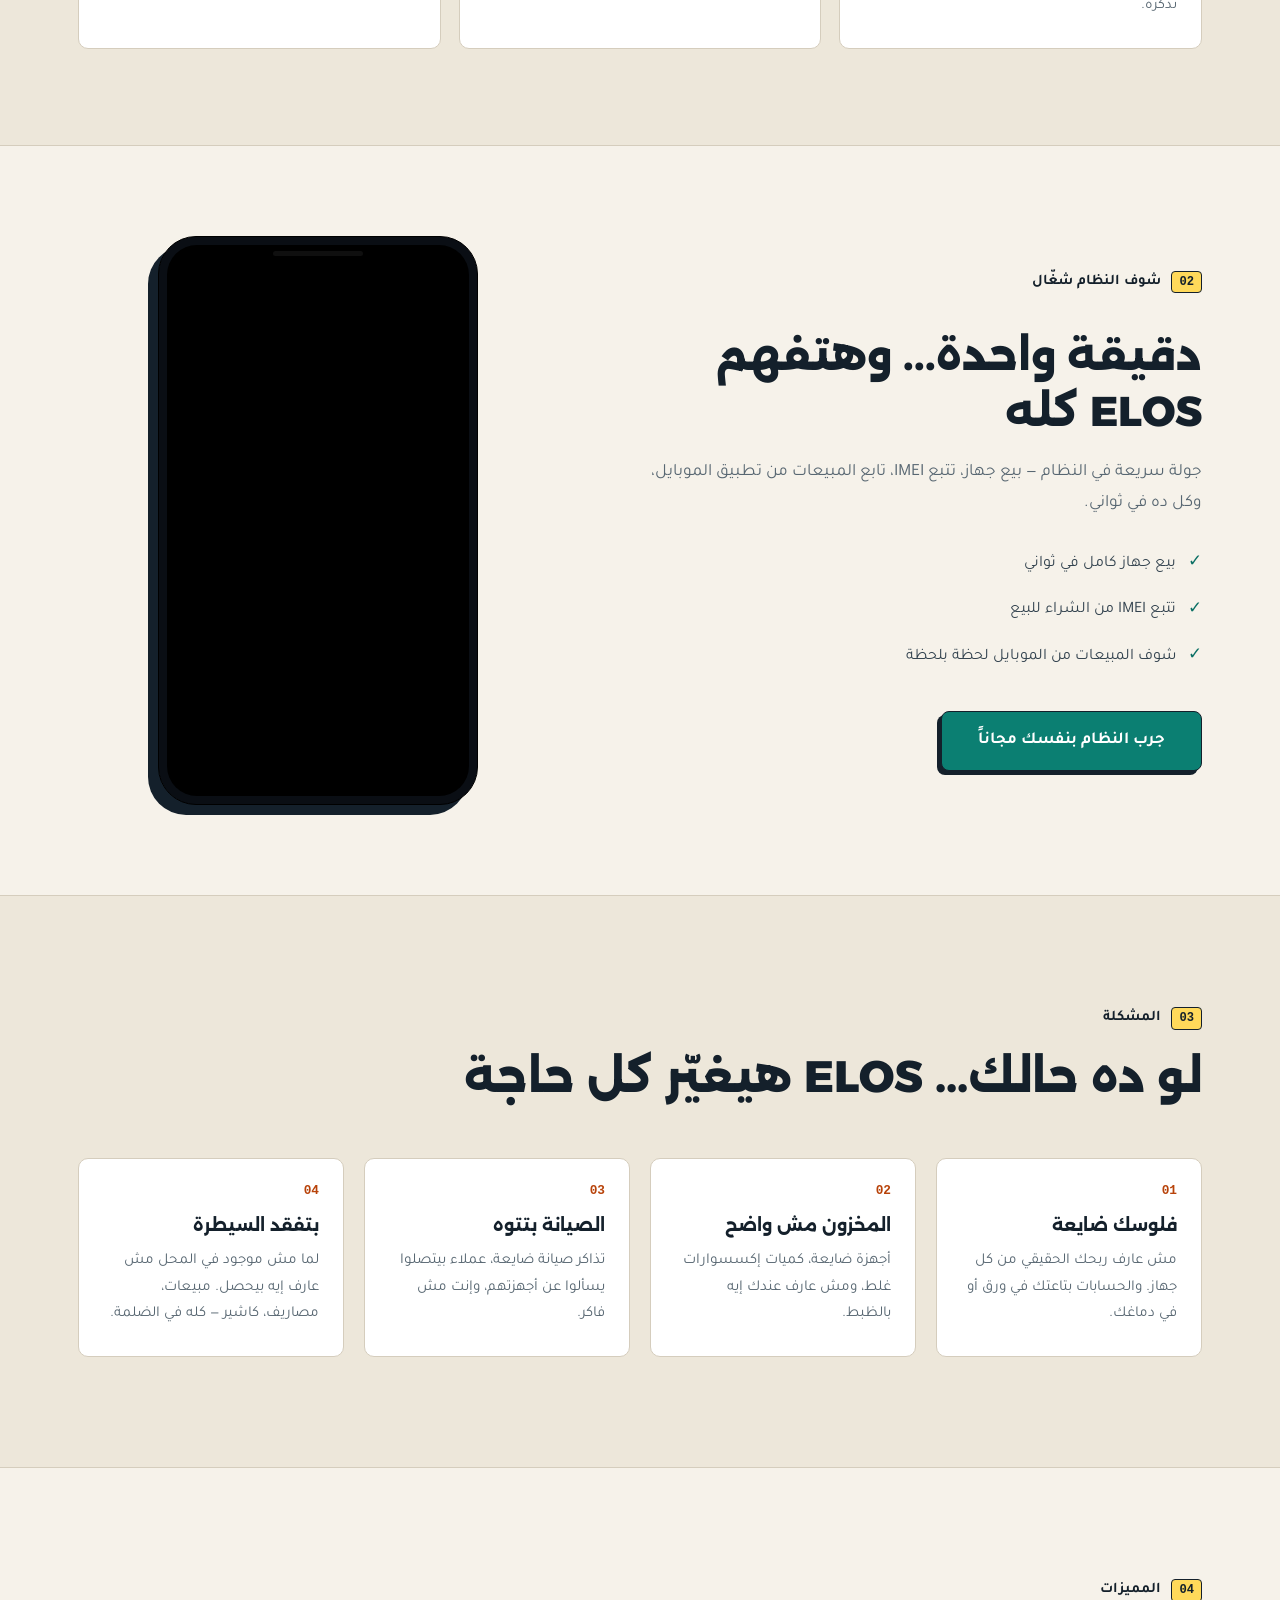
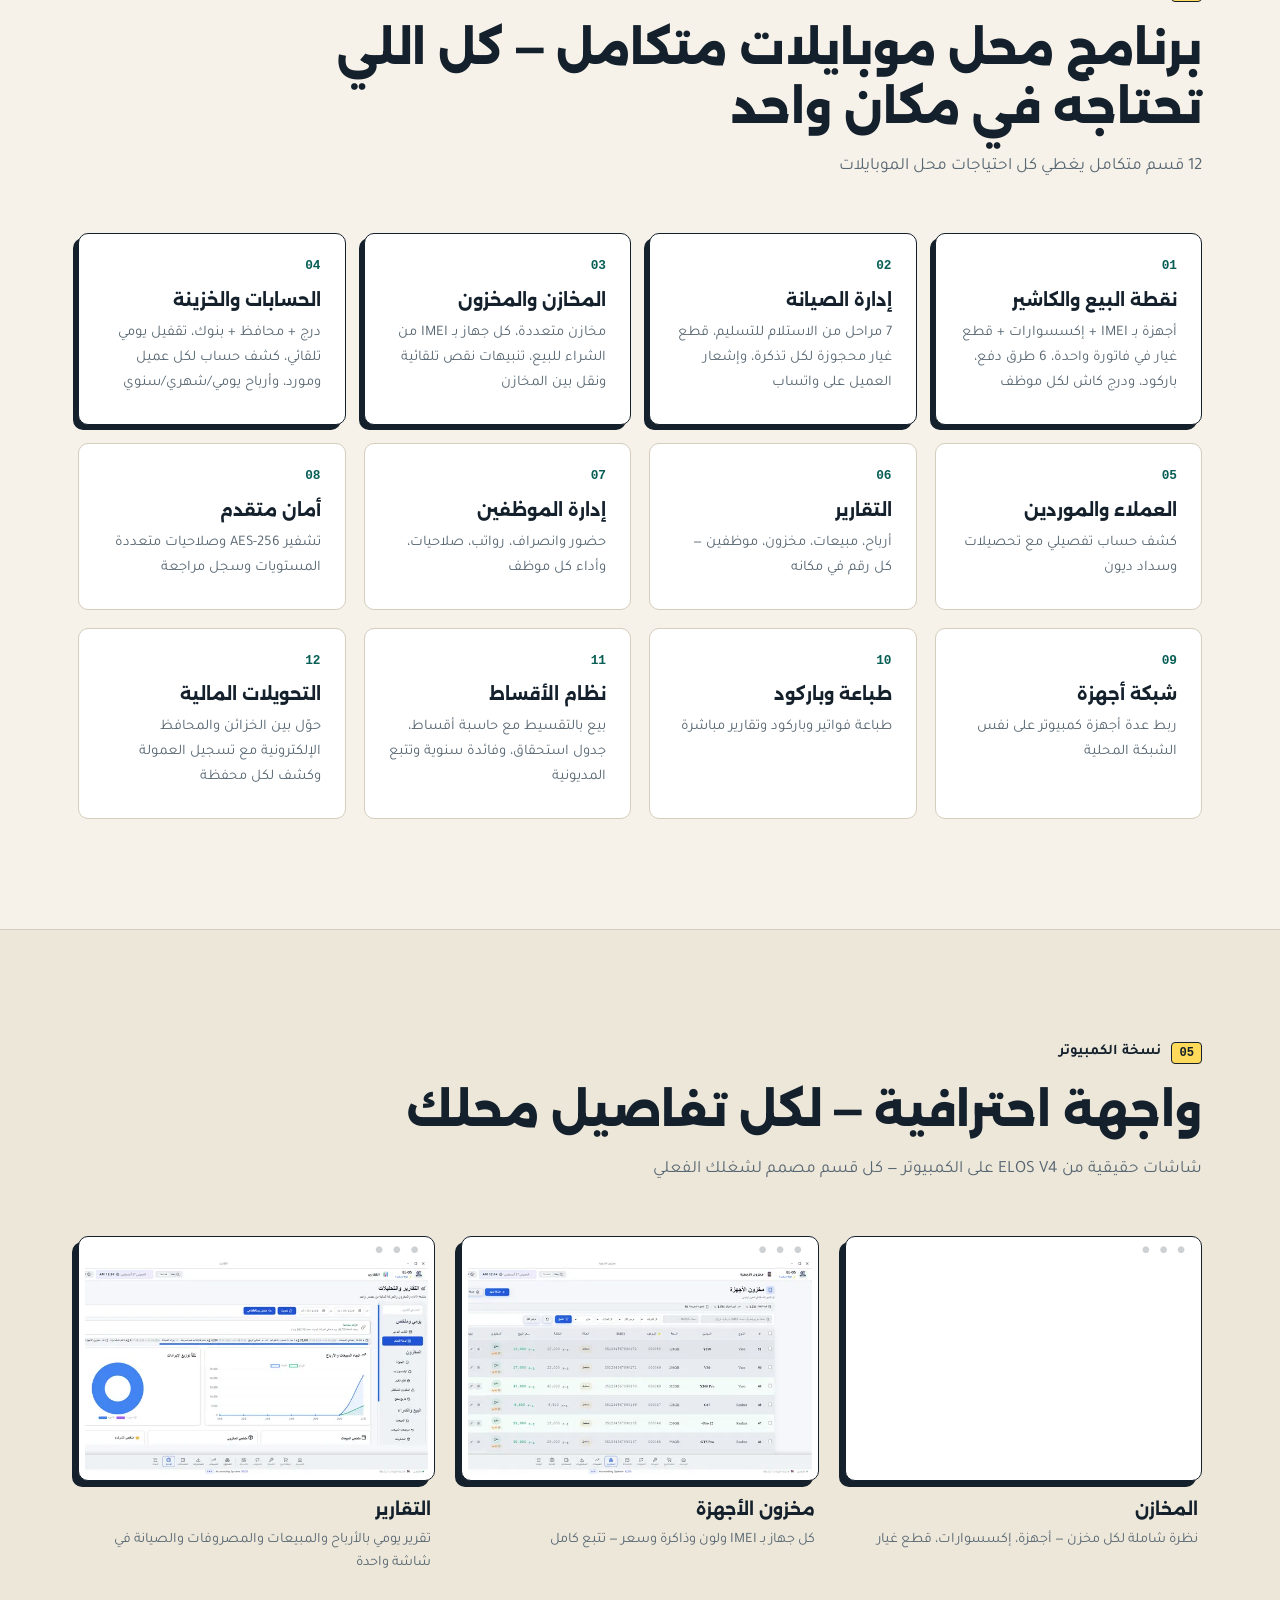
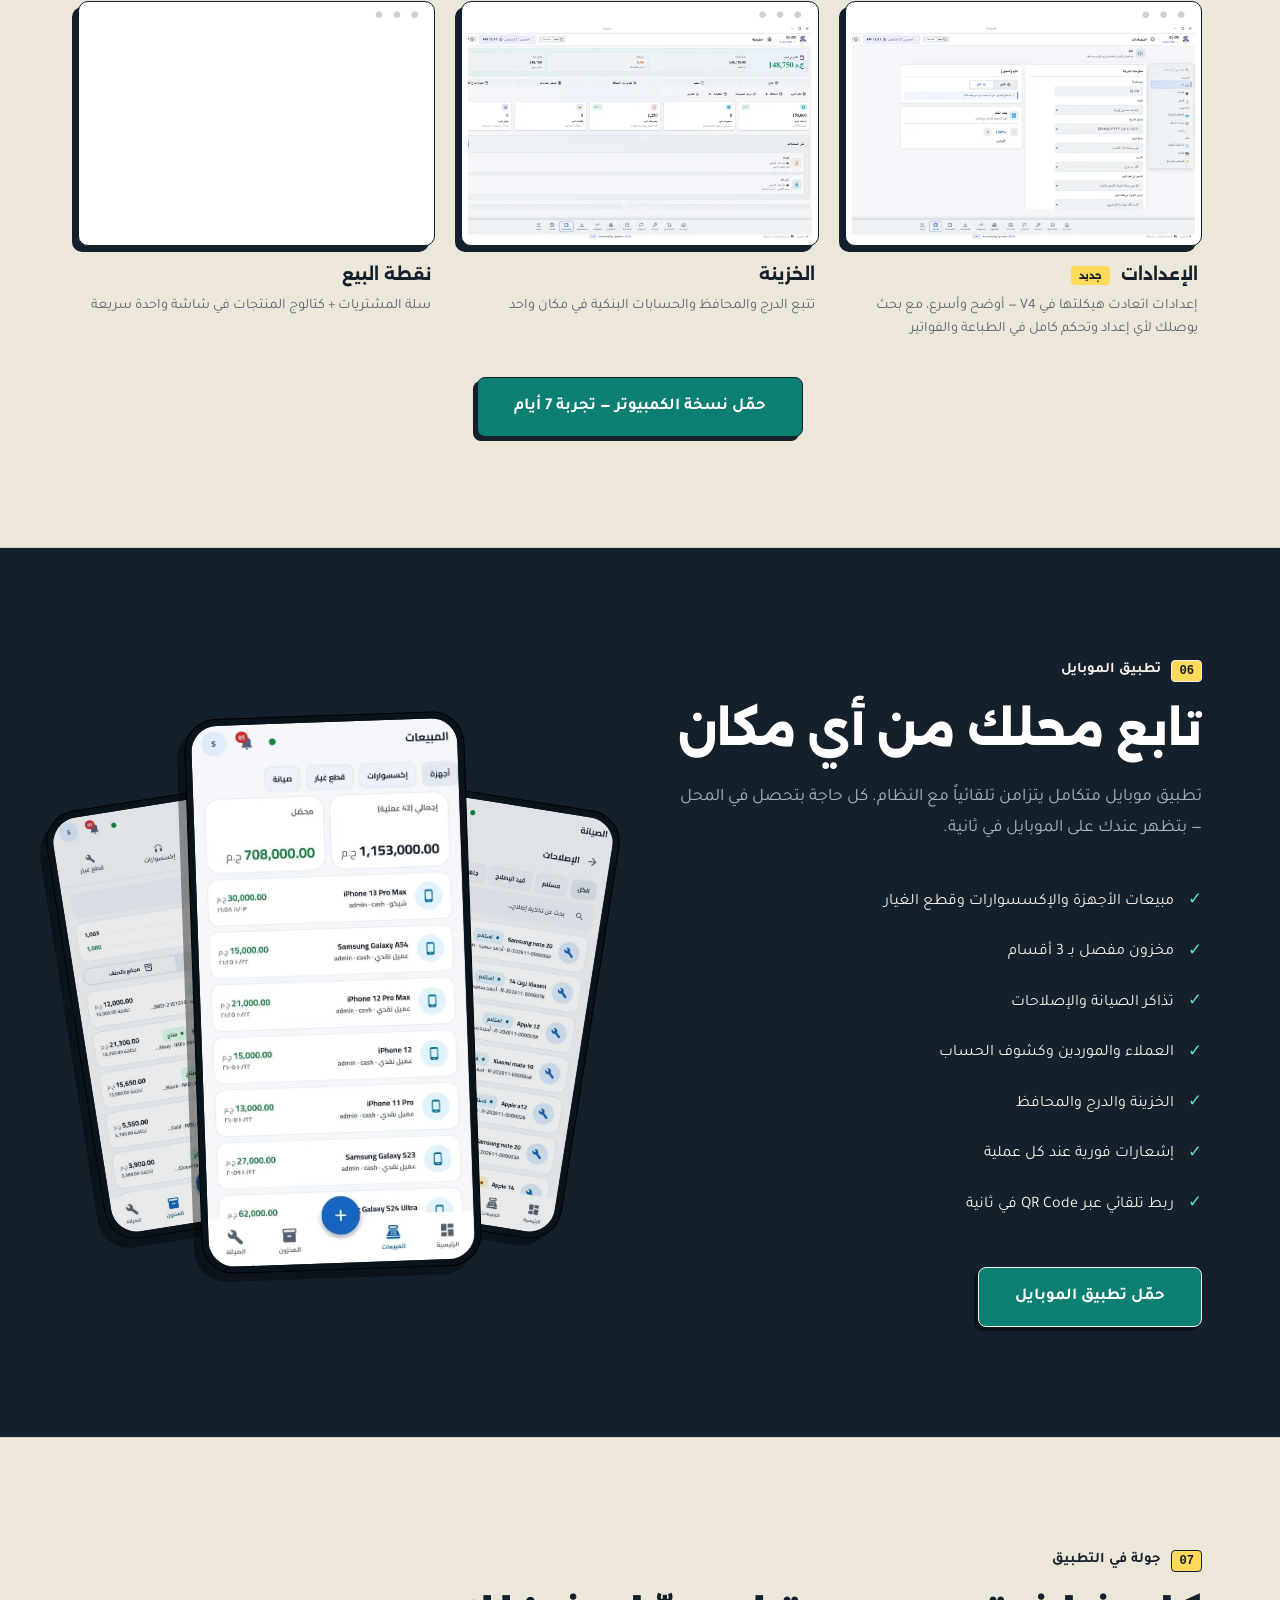
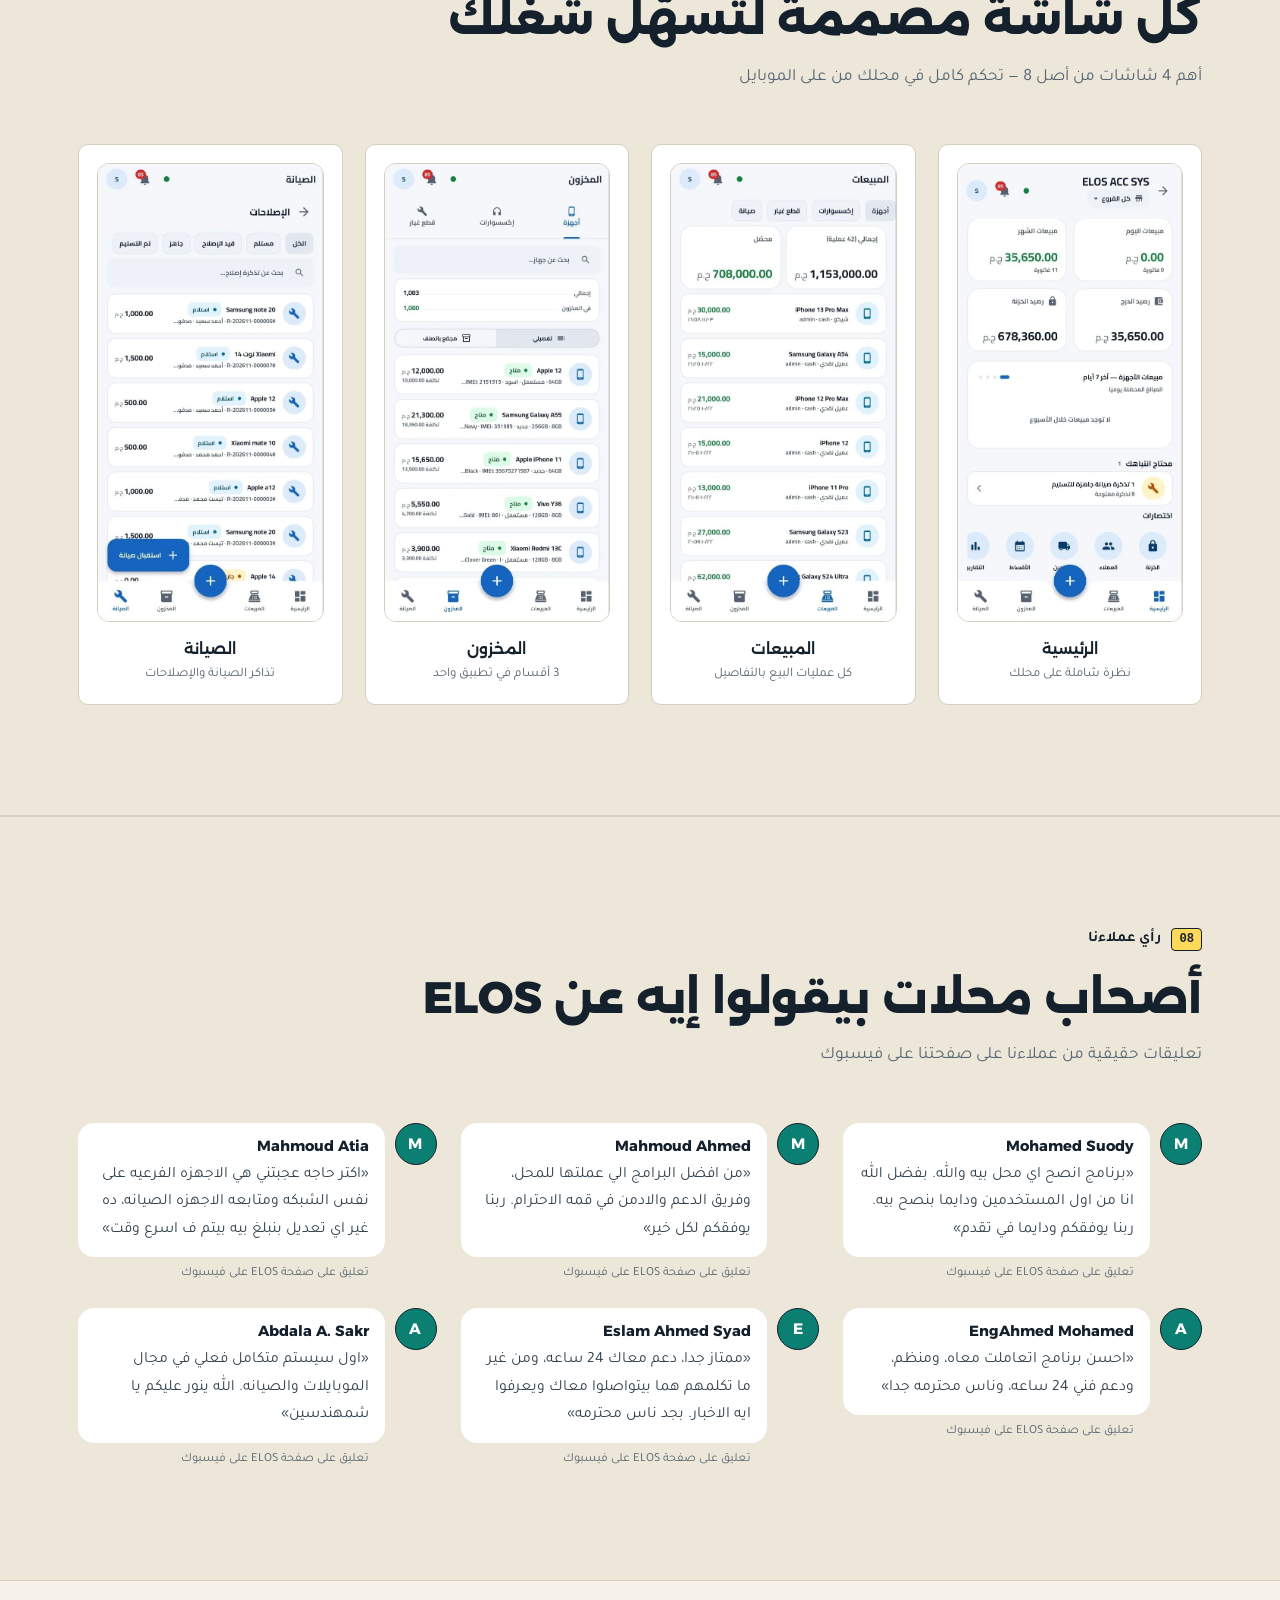
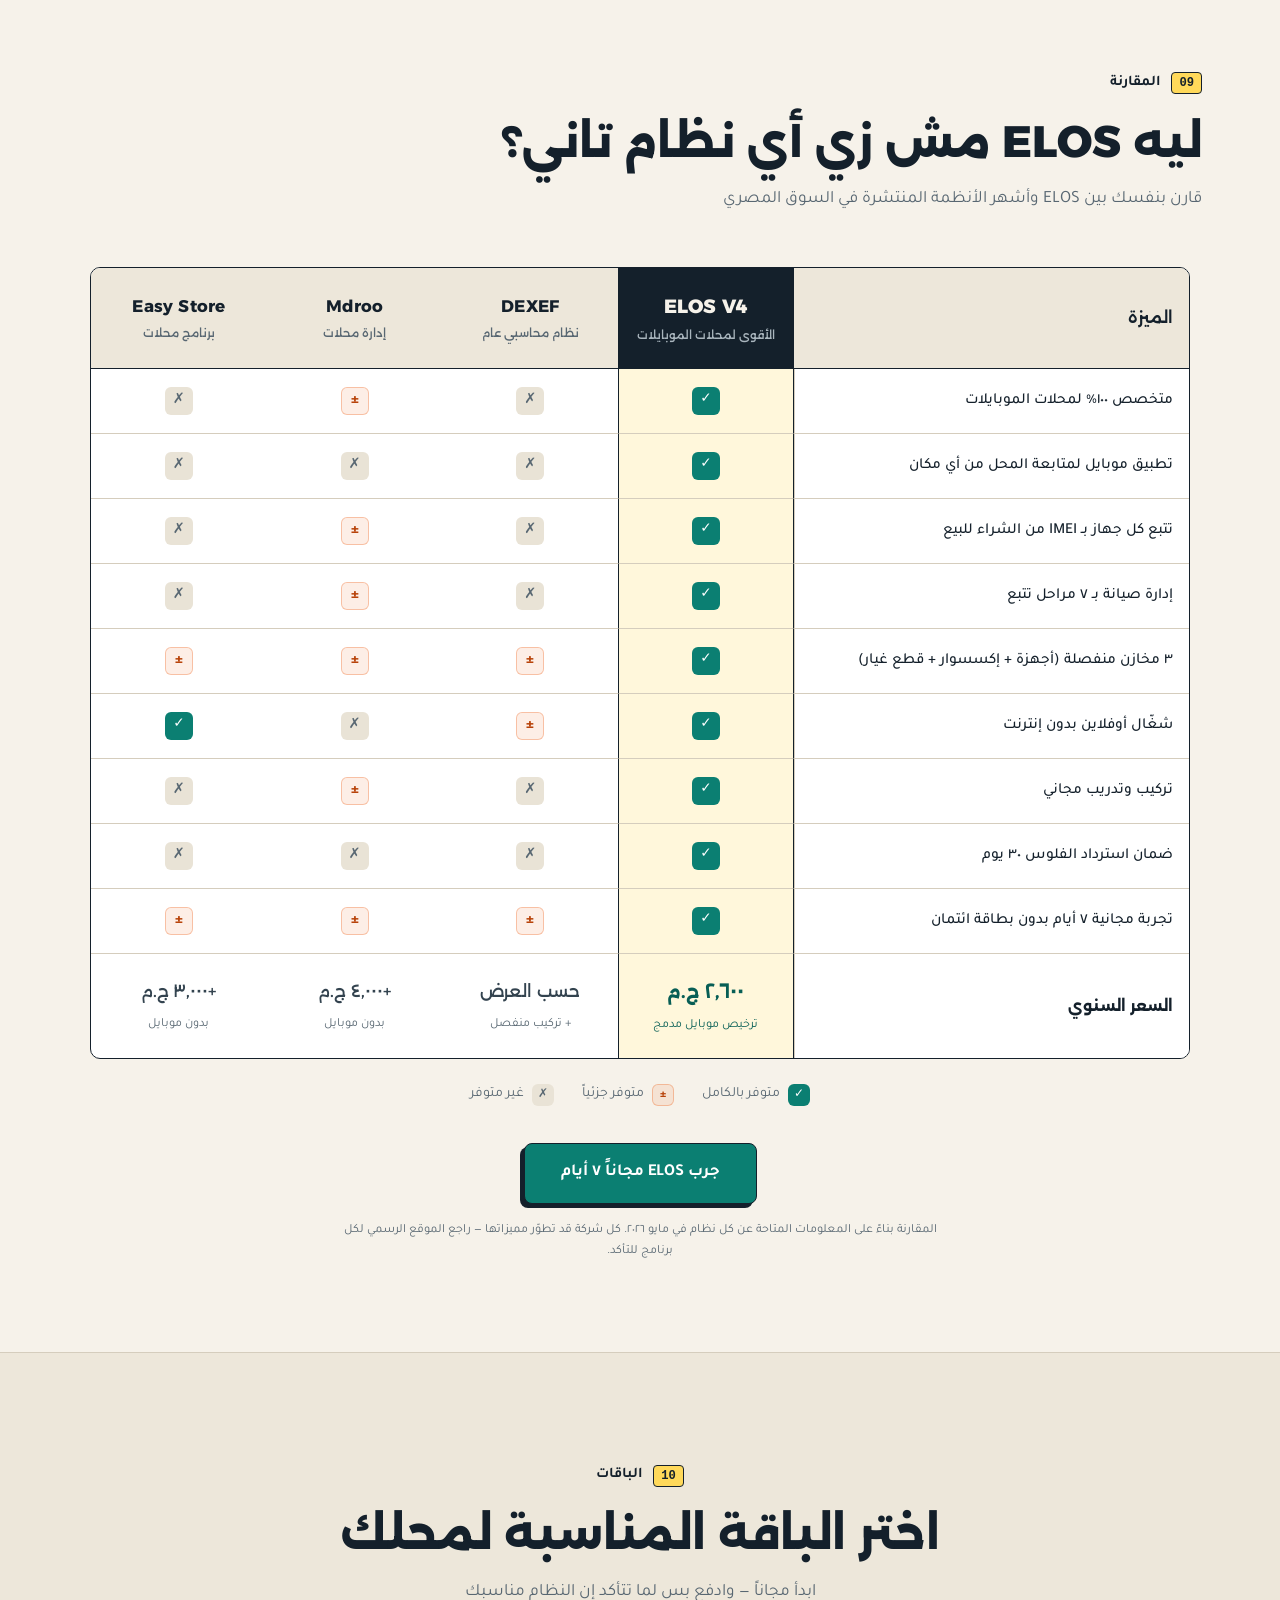
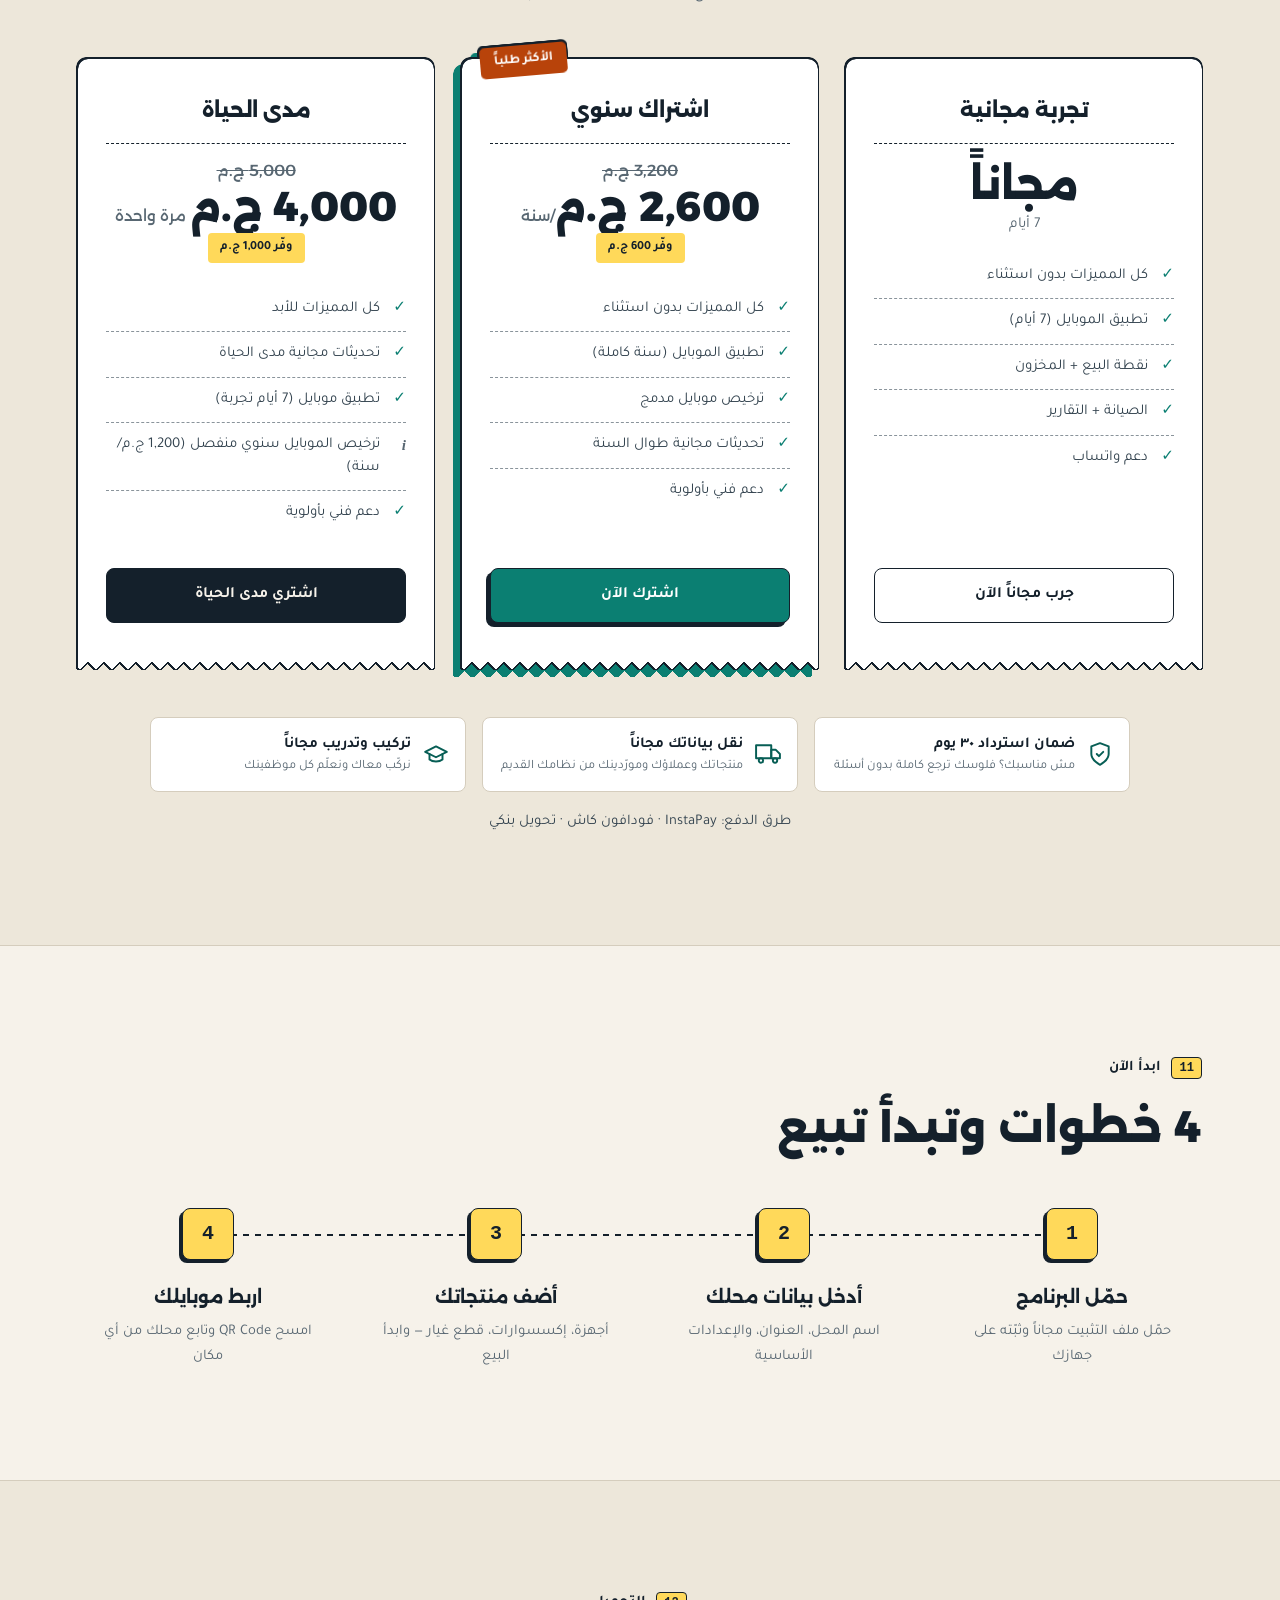
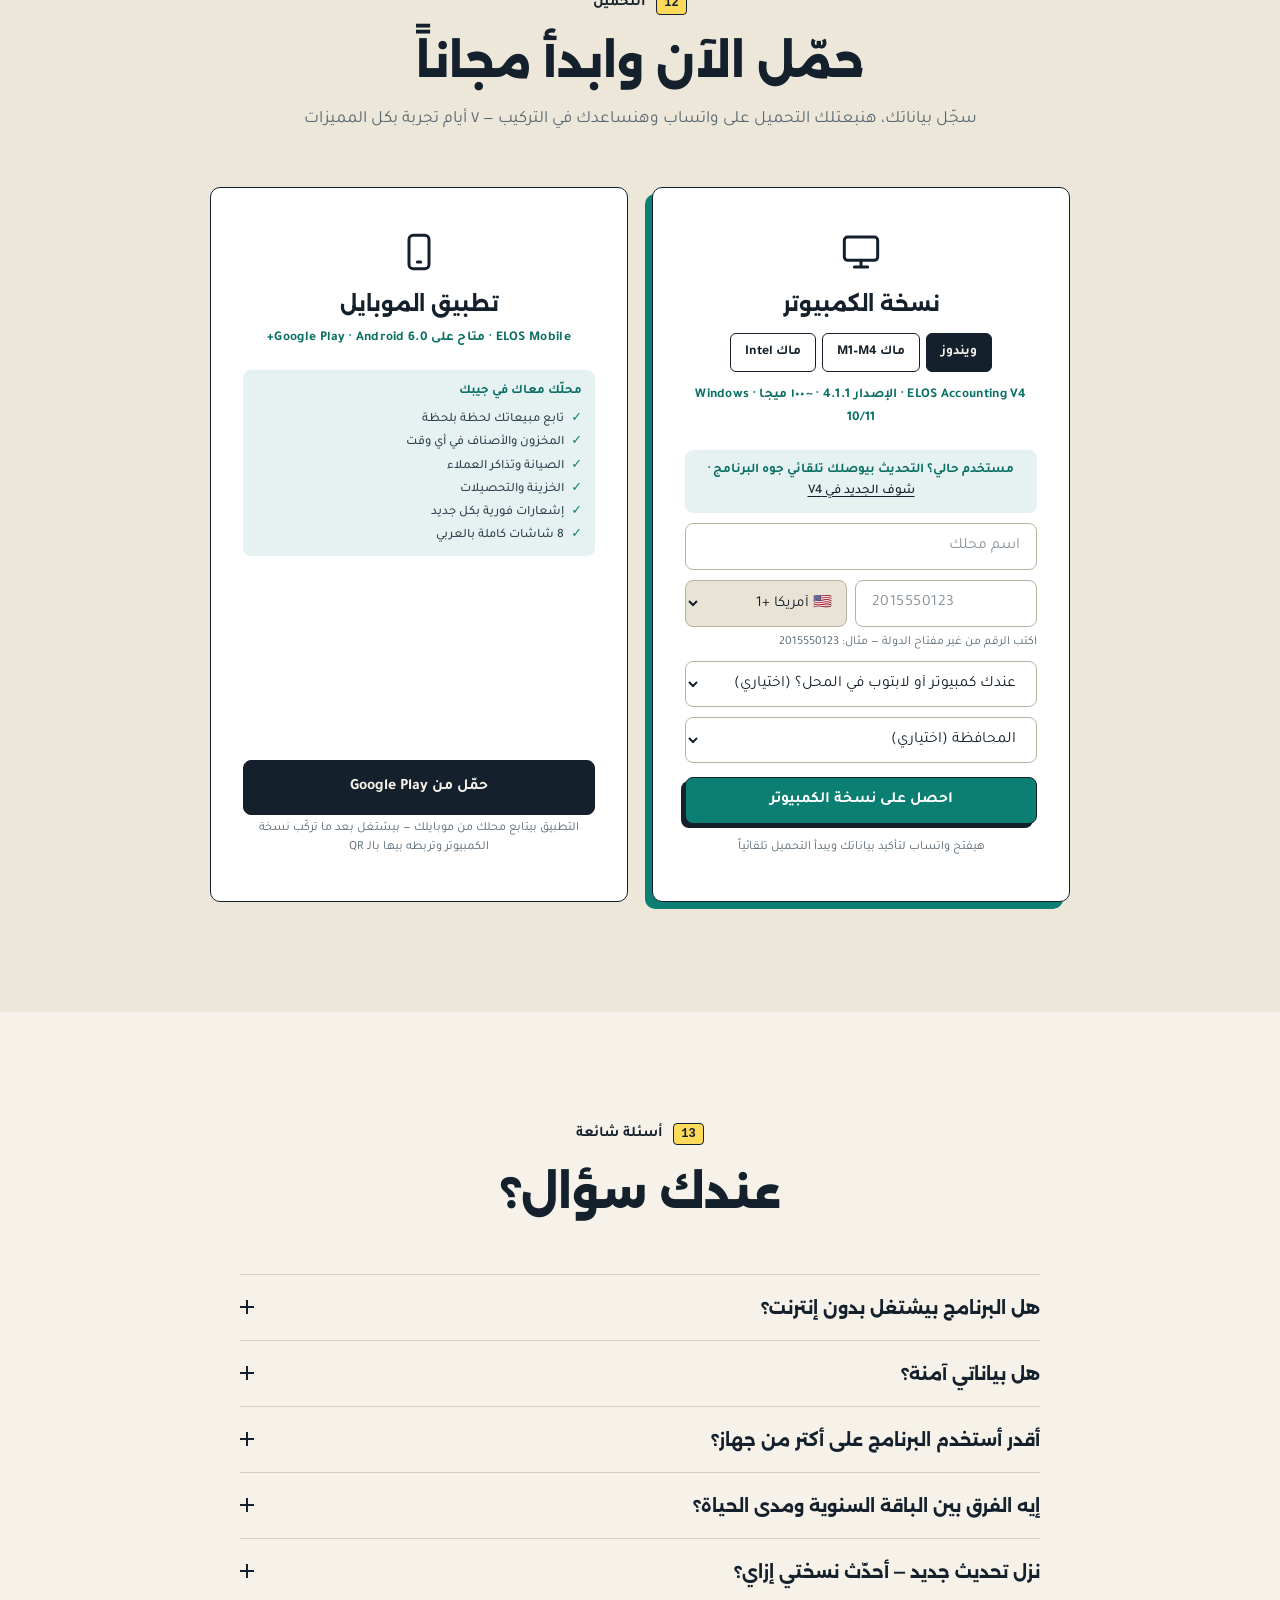
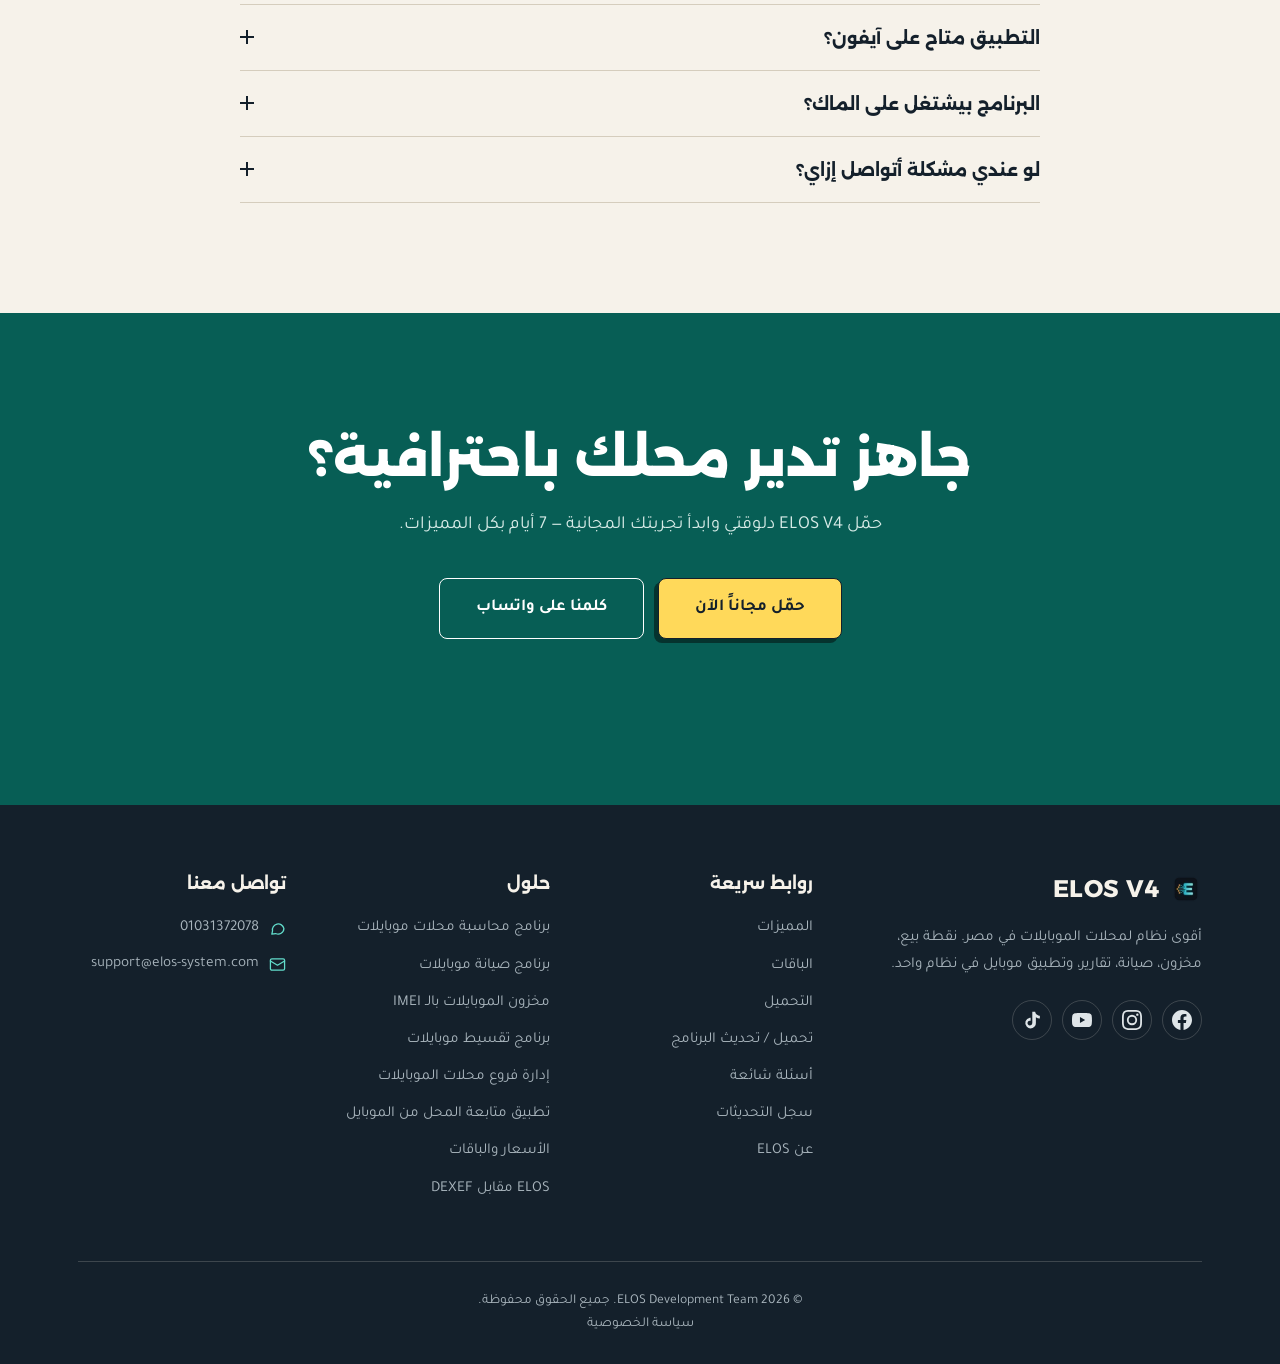
==== commit 2658c5c4: "هوية جديدة للموقع «ورق وحبر» + اسكرينات تطبيق الموبايل الجديدة العملاء كانوا بيقولوا على الشكل القدي" ====
--- a/index.html
+++ b/index.html
@@ -5,7 +5,7 @@
   <meta name="viewport" content="width=device-width, initial-scale=1.0">
   <meta name="description" content="ELOS V4 — أقوى نظام لمحلات الموبايلات في مصر. فروع متعددة، نسخة سحابية، نقاط ولاء، بيع، مخزون، صيانة، تقارير، وتطبيق موبايل في نظام واحد. جرب مجاناً 7 أيام.">
   <meta name="keywords" content="نظام محاسبي, محلات موبايلات, نقطة بيع, POS, مخزون, صيانة, ELOS, برنامج محاسبة, إدارة محل موبايلات">
-  <meta name="theme-color" content="#06131d">
+  <meta name="theme-color" content="#f6f2ea">
   <link rel="canonical" href="https://elos-system.com/">
 
   <!-- Open Graph -->
@@ -29,7 +29,7 @@
   <link rel="icon" type="image/png" href="assets/favicon.png">
   <link rel="apple-touch-icon" href="assets/favicon.png">
   <link rel="preload" href="/fonts/tajawal-400-arabic.woff2" as="font" type="font/woff2" crossorigin>
-  <link rel="preload" href="/fonts/tajawal-700-arabic.woff2" as="font" type="font/woff2" crossorigin>
+  <link rel="preload" href="/fonts/alexandria-arabic.woff2" as="font" type="font/woff2" crossorigin>
   <link rel="stylesheet" href="css/style.css">
 
   <!-- ════════ TRACKING ════════ -->
@@ -155,7 +155,7 @@
     <div class="container">
       <div class="hero-grid">
         <div class="hero-text">
-          <span class="hero-version fade-up">الإصدار 4.0 — أضخم تحديث في تاريخ ELOS 🚀</span>
+          <span class="hero-version fade-up">الإصدار 4.0 — أضخم تحديث في تاريخ ELOS</span>
           <h1 class="fade-up">أقوى نظام لمحلات <span class="accent">الموبايلات</span> في مصر</h1>
           <p class="subtitle fade-up">محلّك في إيدك — من البيع للصيانة للتقارير. نظام محاسبي متكامل: أجهزة، إكسسوارات، قطع غيار، صيانة، مخازن، وتطبيق موبايل في مكان واحد.</p>
           <p class="hero-whatsnew fade-up"><span class="hero-whatsnew-tag">جديد في V4</span> افتح فروع واربطهم بكود واحد، نسخة سحابية بتسترجع محلك كامل على أي جهاز، ونقاط ولاء تخلّي عملاءك يرجعولك</p>
@@ -183,7 +183,7 @@
             <picture><source media="(max-width: 768px)" srcset="assets/screenshots/desktop/desktop-pos-m.webp" type="image/webp"><source srcset="assets/screenshots/desktop/desktop-pos.webp" type="image/webp"><img width="1919" height="1028" src="assets/screenshots/desktop/desktop-pos.png" alt="نقطة البيع — ELOS V4" loading="eager" fetchpriority="high" decoding="async"></picture>
           </div>
           <div class="hero-phone-overlay">
-            <picture><source media="(max-width: 768px)" srcset="assets/screenshots/mobile/01_dashboard_enhanced-m.webp" type="image/webp"><source srcset="assets/screenshots/mobile/01_dashboard_enhanced.webp" type="image/webp"><img width="1080" height="1920" loading="lazy" decoding="async" src="assets/screenshots/mobile/01_dashboard_enhanced.png" alt="تطبيق الموبايل ELOS"></picture>
+            <picture><source srcset="assets/screenshots/mobile/app-sales.webp" type="image/webp"><img width="591" height="1202" loading="lazy" decoding="async" src="assets/screenshots/mobile/app-sales.jpg" alt="شاشة المبيعات في تطبيق ELOS على الموبايل"></picture>
           </div>
           <span class="hero-badge hero-badge-1"><span class="hb-dot" style="background:var(--coral)"></span> فروع متعددة بمزامنة لحظية</span>
           <span class="hero-badge hero-badge-2"><span class="hb-dot" style="background:var(--orange)"></span> نسخة سحابية آمنة</span>
@@ -212,32 +212,26 @@
       </div>
       <div class="whatsnew-grid stagger-children">
         <div class="whatsnew-card fade-up">
-          <span class="wn-icon">🏪</span>
           <h3>فروع متعددة بمزامنة لحظية</h3>
           <p>افتح فرع جديد واربطه بكود واحد — مخازن ومبيعات وشفتات كل فرع لوحدها، وإنت شايف محلاتك كلها من مكان واحد.</p>
         </div>
         <div class="whatsnew-card fade-up">
-          <span class="wn-icon">☁️</span>
           <h3>نسخة سحابية بتسترجع محلك</h3>
           <p>الباك أب بقى بيتحفظ برّه الجهاز. الجهاز باظ أو اتسرق؟ استرجع بيانات محلك كاملة على جهاز جديد بإيميلك في دقايق.</p>
         </div>
         <div class="whatsnew-card fade-up">
-          <span class="wn-icon">⭐</span>
           <h3>نقاط ولاء لعملائك</h3>
           <p>عميلك يجمّع نقاط مع كل عملية شراء ويخصمها من مشترياته الجاية — نظام كامل يخلّي العميل يرجعلك تاني.</p>
         </div>
         <div class="whatsnew-card fade-up">
-          <span class="wn-icon">🔧</span>
           <h3>صيانة بنظام الكانبان</h3>
           <p>لوحة سحب وإفلات لتذاكر الصيانة، استلام أكتر من جهاز مرة واحدة، صور مرفقة بالتذكرة، وباركود لكل تذكرة.</p>
         </div>
         <div class="whatsnew-card fade-up">
-          <span class="wn-icon">🔄</span>
           <h3>استبدال الجهاز في فاتورة واحدة</h3>
           <p>العميل جايب جهازه القديم وعايز يشتري جديد؟ بيع وشراء في نفس الفاتورة — والفرق يتحسب لوحده.</p>
         </div>
         <div class="whatsnew-card fade-up">
-          <span class="wn-icon">🧾</span>
           <h3>تقدير الضرائب والزكاة</h3>
           <p>النظام يحسبلك تقدير الضرائب والزكاة من أرقام محلك الفعلية — تعرف التزاماتك أولاً بأول.</p>
         </div>
@@ -288,22 +282,18 @@
       </div>
       <div class="problems-grid stagger-children">
         <div class="problem-card fade-up">
-          <span class="problem-icon">💸</span>
           <h3>فلوسك ضايعة</h3>
           <p>مش عارف ربحك الحقيقي من كل جهاز. والحسابات بتاعتك في ورق أو في دماغك.</p>
         </div>
         <div class="problem-card fade-up">
-          <span class="problem-icon">📦</span>
           <h3>المخزون مش واضح</h3>
           <p>أجهزة ضايعة، كميات إكسسوارات غلط، ومش عارف عندك إيه بالظبط.</p>
         </div>
         <div class="problem-card fade-up">
-          <span class="problem-icon">🔧</span>
           <h3>الصيانة بتتوه</h3>
           <p>تذاكر صيانة ضايعة، عملاء بيتصلوا يسألوا عن أجهزتهم، وإنت مش فاكر.</p>
         </div>
         <div class="problem-card fade-up">
-          <span class="problem-icon">😰</span>
           <h3>بتفقد السيطرة</h3>
           <p>لما مش موجود في المحل مش عارف إيه بيحصل. مبيعات، مصاريف، كاشير — كله في الضلمة.</p>
         </div>
@@ -325,62 +315,50 @@
       <!-- Quick Features Grid -->
       <div class="features-grid stagger-children">
         <div class="feature-card feature-card--main fade-up">
-          <span class="feature-icon">💰</span>
           <h3>نقطة البيع والكاشير</h3>
           <p>أجهزة بـ IMEI + إكسسوارات + قطع غيار في فاتورة واحدة، 6 طرق دفع، باركود، ودرج كاش لكل موظف</p>
         </div>
         <div class="feature-card feature-card--main fade-up">
-          <span class="feature-icon">🔧</span>
           <h3>إدارة الصيانة</h3>
           <p>7 مراحل من الاستلام للتسليم، قطع غيار محجوزة لكل تذكرة، وإشعار العميل على واتساب</p>
         </div>
         <div class="feature-card feature-card--main fade-up">
-          <span class="feature-icon">📦</span>
           <h3>المخازن والمخزون</h3>
           <p>مخازن متعددة، كل جهاز بـ IMEI من الشراء للبيع، تنبيهات نقص تلقائية ونقل بين المخازن</p>
         </div>
         <div class="feature-card feature-card--main fade-up">
-          <span class="feature-icon">💼</span>
           <h3>الحسابات والخزينة</h3>
           <p>درج + محافظ + بنوك، تقفيل يومي تلقائي، كشف حساب لكل عميل ومورد، وأرباح يومي/شهري/سنوي</p>
         </div>
         <div class="feature-card fade-up">
-          <span class="feature-icon">👥</span>
           <h3>العملاء والموردين</h3>
           <p>كشف حساب تفصيلي مع تحصيلات وسداد ديون</p>
         </div>
         <div class="feature-card fade-up">
-          <span class="feature-icon">📊</span>
           <h3>التقارير</h3>
           <p>أرباح، مبيعات، مخزون، موظفين — كل رقم في مكانه</p>
         </div>
         <div class="feature-card fade-up">
-          <span class="feature-icon">👨‍💼</span>
           <h3>إدارة الموظفين</h3>
           <p>حضور وانصراف، رواتب، صلاحيات، وأداء كل موظف</p>
         </div>
         <div class="feature-card fade-up">
-          <span class="feature-icon">🔒</span>
           <h3>أمان متقدم</h3>
           <p>تشفير AES-256 وصلاحيات متعددة المستويات وسجل مراجعة</p>
         </div>
         <div class="feature-card fade-up">
-          <span class="feature-icon">🌐</span>
           <h3>شبكة أجهزة</h3>
           <p>ربط عدة أجهزة كمبيوتر على نفس الشبكة المحلية</p>
         </div>
         <div class="feature-card fade-up">
-          <span class="feature-icon">🖨️</span>
           <h3>طباعة وباركود</h3>
           <p>طباعة فواتير وباركود وتقارير مباشرة</p>
         </div>
         <div class="feature-card fade-up">
-          <span class="feature-icon">🧾</span>
           <h3>نظام الأقساط</h3>
           <p>بيع بالتقسيط مع حاسبة أقساط، جدول استحقاق، وفائدة سنوية وتتبع المديونية</p>
         </div>
         <div class="feature-card fade-up">
-          <span class="feature-icon">🔄</span>
           <h3>التحويلات المالية</h3>
           <p>حوّل بين الخزائن والمحافظ الإلكترونية مع تسجيل العمولة وكشف لكل محفظة</p>
         </div>
@@ -458,7 +436,7 @@
         </div>
       </div>
       <div class="section-cta fade-up">
-        <a href="#download" class="btn btn-primary btn-lg" data-track="desktop-gallery-download">⬇️ حمّل نسخة الكمبيوتر — تجربة 7 أيام</a>
+        <a href="#download" class="btn btn-primary btn-lg" data-track="desktop-gallery-download">حمّل نسخة الكمبيوتر — تجربة 7 أيام</a>
       </div>
     </div>
   </section>
@@ -482,18 +460,18 @@
             <li><span class="check-icon">✓</span> إشعارات فورية عند كل عملية</li>
             <li><span class="check-icon">✓</span> ربط تلقائي عبر QR Code في ثانية</li>
           </ul>
-          <a href="#download" class="btn btn-primary btn-lg fade-up">📱 حمّل تطبيق الموبايل</a>
+          <a href="#download" class="btn btn-primary btn-lg fade-up">حمّل تطبيق الموبايل</a>
         </div>
         <div class="mobile-app-visual fade-up">
           <div class="phone-stack">
             <div class="phone-frame left">
-              <picture><source media="(max-width: 768px)" srcset="assets/screenshots/mobile/02_sales_enhanced-m.webp" type="image/webp"><source srcset="assets/screenshots/mobile/02_sales_enhanced.webp" type="image/webp"><img width="1080" height="1920" loading="lazy" decoding="async" src="assets/screenshots/mobile/02_sales_enhanced.png" alt="شاشة المبيعات"></picture>
+              <picture><source srcset="assets/screenshots/mobile/app-inventory.webp" type="image/webp"><img width="591" height="1202" loading="lazy" decoding="async" src="assets/screenshots/mobile/app-inventory.jpg" alt="شاشة مخزون الأجهزة في تطبيق ELOS على الموبايل"></picture>
             </div>
             <div class="phone-frame primary">
-              <picture><source media="(max-width: 768px)" srcset="assets/screenshots/mobile/01_dashboard_enhanced-m.webp" type="image/webp"><source srcset="assets/screenshots/mobile/01_dashboard_enhanced.webp" type="image/webp"><img width="1080" height="1920" loading="lazy" decoding="async" src="assets/screenshots/mobile/01_dashboard_enhanced.png" alt="الشاشة الرئيسية"></picture>
+              <picture><source srcset="assets/screenshots/mobile/app-sales.webp" type="image/webp"><img width="591" height="1202" loading="lazy" decoding="async" src="assets/screenshots/mobile/app-sales.jpg" alt="شاشة المبيعات في تطبيق ELOS على الموبايل"></picture>
             </div>
             <div class="phone-frame right">
-              <picture><source media="(max-width: 768px)" srcset="assets/screenshots/mobile/03_inventory_enhanced-m.webp" type="image/webp"><source srcset="assets/screenshots/mobile/03_inventory_enhanced.webp" type="image/webp"><img width="1080" height="1920" loading="lazy" decoding="async" src="assets/screenshots/mobile/03_inventory_enhanced.png" alt="شاشة المخزون"></picture>
+              <picture><source srcset="assets/screenshots/mobile/app-repairs.webp" type="image/webp"><img width="591" height="1202" loading="lazy" decoding="async" src="assets/screenshots/mobile/app-repairs.jpg" alt="شاشة الصيانة في تطبيق ELOS على الموبايل"></picture>
             </div>
           </div>
         </div>
@@ -513,22 +491,22 @@
       </div>
       <div class="gallery-grid stagger-children">
         <div class="gallery-item fade-up">
-          <picture><source media="(max-width: 768px)" srcset="assets/screenshots/mobile/01_dashboard_enhanced-m.webp" type="image/webp"><source srcset="assets/screenshots/mobile/01_dashboard_enhanced.webp" type="image/webp"><img width="1080" height="1920" loading="lazy" decoding="async" src="assets/screenshots/mobile/01_dashboard_enhanced.png" alt="الرئيسية"></picture>
+          <picture><source srcset="assets/screenshots/mobile/app-dashboard.webp" type="image/webp"><img width="591" height="1202" loading="lazy" decoding="async" src="assets/screenshots/mobile/app-dashboard.jpg" alt="الرئيسية"></picture>
           <div class="gallery-item-label">الرئيسية</div>
           <div class="gallery-item-sub">نظرة شاملة على محلك</div>
         </div>
         <div class="gallery-item fade-up">
-          <picture><source media="(max-width: 768px)" srcset="assets/screenshots/mobile/02_sales_enhanced-m.webp" type="image/webp"><source srcset="assets/screenshots/mobile/02_sales_enhanced.webp" type="image/webp"><img width="1080" height="1920" loading="lazy" decoding="async" src="assets/screenshots/mobile/02_sales_enhanced.png" alt="المبيعات"></picture>
+          <picture><source srcset="assets/screenshots/mobile/app-sales.webp" type="image/webp"><img width="591" height="1202" loading="lazy" decoding="async" src="assets/screenshots/mobile/app-sales.jpg" alt="المبيعات"></picture>
           <div class="gallery-item-label">المبيعات</div>
           <div class="gallery-item-sub">كل عمليات البيع بالتفاصيل</div>
         </div>
         <div class="gallery-item fade-up">
-          <picture><source media="(max-width: 768px)" srcset="assets/screenshots/mobile/03_inventory_enhanced-m.webp" type="image/webp"><source srcset="assets/screenshots/mobile/03_inventory_enhanced.webp" type="image/webp"><img width="1080" height="1920" loading="lazy" decoding="async" src="assets/screenshots/mobile/03_inventory_enhanced.png" alt="المخزون"></picture>
+          <picture><source srcset="assets/screenshots/mobile/app-inventory.webp" type="image/webp"><img width="591" height="1202" loading="lazy" decoding="async" src="assets/screenshots/mobile/app-inventory.jpg" alt="المخزون"></picture>
           <div class="gallery-item-label">المخزون</div>
           <div class="gallery-item-sub">3 أقسام في تطبيق واحد</div>
         </div>
         <div class="gallery-item fade-up">
-          <picture><source media="(max-width: 768px)" srcset="assets/screenshots/mobile/04_repairs_enhanced-m.webp" type="image/webp"><source srcset="assets/screenshots/mobile/04_repairs_enhanced.webp" type="image/webp"><img width="1080" height="1920" loading="lazy" decoding="async" src="assets/screenshots/mobile/04_repairs_enhanced.png" alt="الصيانة"></picture>
+          <picture><source srcset="assets/screenshots/mobile/app-repairs.webp" type="image/webp"><img width="591" height="1202" loading="lazy" decoding="async" src="assets/screenshots/mobile/app-repairs.jpg" alt="الصيانة"></picture>
           <div class="gallery-item-label">الصيانة</div>
           <div class="gallery-item-sub">تذاكر الصيانة والإصلاحات</div>
         </div>
@@ -797,11 +775,11 @@
 
       </div>
       <div class="pricing-guarantees fade-up">
-        <div class="pg-item"><span class="pg-icon">💰</span><div><strong>ضمان استرداد ٣٠ يوم</strong><span>مش مناسبك؟ فلوسك ترجع كاملة بدون أسئلة</span></div></div>
-        <div class="pg-item"><span class="pg-icon">🚚</span><div><strong>نقل بياناتك مجاناً</strong><span>منتجاتك وعملاؤك ومورّدينك من نظامك القديم</span></div></div>
-        <div class="pg-item"><span class="pg-icon">🎓</span><div><strong>تركيب وتدريب مجاناً</strong><span>نركّب معاك ونعلّم كل موظفينك</span></div></div>
-      </div>
-      <p class="pricing-pay" data-egp-only>💳 طرق الدفع: InstaPay · فودافون كاش · تحويل بنكي</p>
+        <div class="pg-item"><span class="pg-icon"><svg viewBox="0 0 24 24" fill="none" stroke="currentColor" stroke-width="1.8" stroke-linecap="round" stroke-linejoin="round" aria-hidden="true"><path d="M12 22s8-4 8-10V5l-8-3-8 3v7c0 6 8 10 8 10z"/><path d="m9 12 2 2 4-4"/></svg></span><div><strong>ضمان استرداد ٣٠ يوم</strong><span>مش مناسبك؟ فلوسك ترجع كاملة بدون أسئلة</span></div></div>
+        <div class="pg-item"><span class="pg-icon"><svg viewBox="0 0 24 24" fill="none" stroke="currentColor" stroke-width="1.8" stroke-linecap="round" stroke-linejoin="round" aria-hidden="true"><path d="M1 4h14v12H1z"/><path d="M15 8h4l4 4v4h-8z"/><circle cx="5.5" cy="18" r="2"/><circle cx="18.5" cy="18" r="2"/></svg></span><div><strong>نقل بياناتك مجاناً</strong><span>منتجاتك وعملاؤك ومورّدينك من نظامك القديم</span></div></div>
+        <div class="pg-item"><span class="pg-icon"><svg viewBox="0 0 24 24" fill="none" stroke="currentColor" stroke-width="1.8" stroke-linecap="round" stroke-linejoin="round" aria-hidden="true"><path d="M22 10 12 5 2 10l10 5 10-5z"/><path d="M6 12v5c3 2.5 9 2.5 12 0v-5"/></svg></span><div><strong>تركيب وتدريب مجاناً</strong><span>نركّب معاك ونعلّم كل موظفينك</span></div></div>
+      </div>
+      <p class="pricing-pay" data-egp-only>طرق الدفع: InstaPay · فودافون كاش · تحويل بنكي</p>
     </div>
   </section>
 
@@ -817,25 +795,21 @@
       <div class="steps-grid">
         <div class="step-card fade-up">
           <div class="step-number">1</div>
-          <span class="step-icon">📥</span>
           <h3>حمّل البرنامج</h3>
           <p>حمّل ملف التثبيت مجاناً وثبّته على جهازك</p>
         </div>
         <div class="step-card fade-up">
           <div class="step-number">2</div>
-          <span class="step-icon">⚙️</span>
           <h3>أدخل بيانات محلك</h3>
           <p>اسم المحل، العنوان، والإعدادات الأساسية</p>
         </div>
         <div class="step-card fade-up">
           <div class="step-number">3</div>
-          <span class="step-icon">📦</span>
           <h3>أضف منتجاتك</h3>
           <p>أجهزة، إكسسوارات، قطع غيار — وابدأ البيع</p>
         </div>
         <div class="step-card fade-up">
           <div class="step-number">4</div>
-          <span class="step-icon">📱</span>
           <h3>اربط موبايلك</h3>
           <p>امسح QR Code وتابع محلك من أي مكان</p>
         </div>
@@ -860,17 +834,17 @@
 
         <!-- Desktop Lead Form -->
         <div class="download-card download-card--desktop fade-up">
-          <span class="download-icon">🖥️</span>
+          <span class="download-icon"><svg viewBox="0 0 24 24" fill="none" stroke="currentColor" stroke-width="1.8" stroke-linecap="round" stroke-linejoin="round" aria-hidden="true"><rect x="2" y="3" width="20" height="14" rx="2"/><path d="M8 21h8M12 17v4"/></svg></span>
           <h3>نسخة الكمبيوتر</h3>
           <!-- 🍎 اختيار النظام: ويندوز (الافتراضي) / ماك Apple Silicon / ماك Intel.
                لينكات الماك ثابتة على ريليز v4.0.17 — release.ps1 بيحدّث رابط Setup.zip
                ونص «الإصدار X» بس، فمابيلمسهاش. نسخة ماك جديدة = تحديث اللينكين هنا. -->
           <div class="os-picker" role="radiogroup" aria-label="نظام جهازك" data-os-picker>
-            <button type="button" class="os-opt is-on" role="radio" aria-checked="true" data-os="win">🪟 ويندوز</button>
+            <button type="button" class="os-opt is-on" role="radio" aria-checked="true" data-os="win">ويندوز</button>
             <button type="button" class="os-opt" role="radio" aria-checked="false" data-os="mac-arm"
-                    data-url="https://elos-downloads.ossama3abss.workers.dev/v4.1.1/ELOS-Accounting-V4-4.1.1-arm64.dmg">🍎 ماك M1–M4</button>
+                    data-url="https://elos-downloads.ossama3abss.workers.dev/v4.1.1/ELOS-Accounting-V4-4.1.1-arm64.dmg">ماك M1–M4</button>
             <button type="button" class="os-opt" role="radio" aria-checked="false" data-os="mac-intel"
-                    data-url="https://elos-downloads.ossama3abss.workers.dev/v4.1.1/ELOS-Accounting-V4-4.1.1-x64.dmg">🍎 ماك Intel</button>
+                    data-url="https://elos-downloads.ossama3abss.workers.dev/v4.1.1/ELOS-Accounting-V4-4.1.1-x64.dmg">ماك Intel</button>
           </div>
           <div class="download-version" data-ver-win>ELOS Accounting V4 · الإصدار <span data-app-version>4.0</span> · ~١٠٠ ميجا · Windows 10/11</div>
           <div class="download-version" data-ver-mac hidden>ELOS Accounting V4 للماك · نسخة 4.1.1 · ~١١٥ ميجا · macOS 10.15 وأحدث</div>
@@ -879,7 +853,7 @@
             <p><b>أول مرة تفتح البرنامج:</b> اسحبه لـ Applications، وبعدين <b>كليك يمين عليه ← Open ← Open</b> (أو System Settings ← Privacy &amp; Security ← Open Anyway). ده بيحصل أول مرة بس.</p>
           </div>
           <div class="download-changelog download-changelog--compact">
-            <small>⚡ مستخدم حالي؟ التحديث بيوصلك تلقائي جوه البرنامج · <a href="#whatsnew" data-track="download-whatsnew">شوف الجديد في V4</a></small>
+            <small>مستخدم حالي؟ التحديث بيوصلك تلقائي جوه البرنامج · <a href="#whatsnew" data-track="download-whatsnew">شوف الجديد في V4</a></small>
           </div>
           <form data-lead-form data-platform="desktop"
                 data-download-url="https://elos-downloads.ossama3abss.workers.dev/v4.1.1/ELOS-Accounting-V4-4.1.1-Setup.zip"
@@ -931,7 +905,7 @@
               </select>
               <input type="text" name="website" class="hp-field" tabindex="-1" autocomplete="off" aria-hidden="true">
               <small class="lead-error" role="alert" hidden></small>
-              <button type="submit" class="btn btn-primary" data-track="lead-desktop">⬇️ احصل على نسخة الكمبيوتر</button>
+              <button type="submit" class="btn btn-primary" data-track="lead-desktop">احصل على نسخة الكمبيوتر</button>
               <small class="lead-note">هيفتح واتساب لتأكيد بياناتك ويبدأ التحميل تلقائياً</small>
             </div>
             <div class="lead-success" style="display:none;">
@@ -944,11 +918,11 @@
 
         <!-- Mobile App — Direct to Google Play -->
         <div class="download-card download-card--mobile fade-up">
-          <span class="download-icon">📱</span>
+          <span class="download-icon"><svg viewBox="0 0 24 24" fill="none" stroke="currentColor" stroke-width="1.8" stroke-linecap="round" stroke-linejoin="round" aria-hidden="true"><rect x="6" y="2" width="12" height="20" rx="2.5"/><path d="M11 18h2"/></svg></span>
           <h3>تطبيق الموبايل</h3>
           <div class="download-version">ELOS Mobile · متاح على Google Play · Android 6.0+</div>
           <div class="download-changelog">
-            <span class="changelog-title">📲 محلّك معاك في جيبك</span>
+            <span class="changelog-title">محلّك معاك في جيبك</span>
             <ul>
               <li>تابع مبيعاتك لحظة بلحظة</li>
               <li>المخزون والأصناف في أي وقت</li>
@@ -961,7 +935,7 @@
           <a href="https://play.google.com/store/apps/details?id=com.elos.accounting"
              target="_blank" rel="noopener"
              class="btn btn-green"
-             data-track="play-store-mobile">⬇️ حمّل من Google Play</a>
+             data-track="play-store-mobile">حمّل من Google Play</a>
           <small class="lead-note">التطبيق بيتابع محلك من موبايلك — بيشتغل بعد ما تركّب نسخة الكمبيوتر وتربطه بيها بالـ QR</small>
         </div>
 
@@ -1032,8 +1006,8 @@
       <h2>جاهز تدير محلك باحترافية؟</h2>
       <p>حمّل ELOS V4 دلوقتي وابدأ تجربتك المجانية — 7 أيام بكل المميزات.</p>
       <div class="hero-buttons">
-        <a href="#download" class="btn btn-primary btn-lg">📥 حمّل مجاناً الآن</a>
-        <a href="https://wa.me/201031372078" target="_blank" rel="noopener noreferrer" class="btn btn-secondary btn-lg">💬 كلمنا على واتساب</a>
+        <a href="#download" class="btn btn-primary btn-lg">حمّل مجاناً الآن</a>
+        <a href="https://wa.me/201031372078" target="_blank" rel="noopener noreferrer" class="btn btn-secondary btn-lg">كلمنا على واتساب</a>
       </div>
     </div>
   </section>
@@ -1093,8 +1067,8 @@
         <div class="footer-col">
           <h4>تواصل معنا</h4>
           <ul class="footer-contact">
-            <li><span class="contact-icon">💬</span><a href="https://wa.me/201031372078" target="_blank" rel="noopener noreferrer">01031372078</a></li>
-            <li><span class="contact-icon">📧</span><a href="mailto:support@elos-system.com">support@elos-system.com</a></li>
+            <li><span class="contact-icon"><svg viewBox="0 0 24 24" fill="none" stroke="currentColor" stroke-width="1.8" stroke-linecap="round" stroke-linejoin="round" aria-hidden="true"><path d="M21 12a8 8 0 0 1-11.6 7.1L4 20l1-4.6A8 8 0 1 1 21 12z"/></svg></span><a href="https://wa.me/201031372078" target="_blank" rel="noopener noreferrer">01031372078</a></li>
+            <li><span class="contact-icon"><svg viewBox="0 0 24 24" fill="none" stroke="currentColor" stroke-width="1.8" stroke-linecap="round" stroke-linejoin="round" aria-hidden="true"><rect x="2" y="4" width="20" height="16" rx="2"/><path d="m22 7-10 6L2 7"/></svg></span><a href="mailto:support@elos-system.com">support@elos-system.com</a></li>
           </ul>
         </div>
       </div>
--- a/css/style.css
+++ b/css/style.css
@@ -1,9 +1,9 @@
 /* ========================================
    ELOS Accounting — Marketing Website
-   Anthropic-inspired editorial light theme
+   هوية «ورق وحبر» (2026-11) — شوف قسم «الهوية الجديدة» قبل RESPONSIVE
    ======================================== */
 
-/* خط واحد (Tajawal) بـ3 أوزان، مستضاف على الموقع نفسه — بدل خطين × 4 أوزان من Google Fonts.
+/* خط النص: Tajawal بـ3 أوزان، مستضاف على الموقع نفسه (مفيش Google Fonts).
    600 بيتعرض 700 و800 بيتعرض 700. الملفات في /fonts (subsets عربي + لاتيني زي جوجل بالظبط). */
 @font-face { font-family: 'Tajawal'; font-style: normal; font-weight: 400; font-display: swap; src: url(../fonts/tajawal-400-arabic.woff2) format('woff2'); unicode-range: U+0600-06FF, U+0750-077F, U+0870-0891, U+0897-08E1, U+08E3-08FF, U+200C-200E, U+2010-2011, U+204F, U+2E41, U+FB50-FDFF, U+FE70-FE74, U+FE76-FEFC, U+102E0-102FB, U+10E60-10E7E, U+10EC2-10EC7, U+10EC9-10EEE, U+10EF0-10EFF, U+1EE00-1EE03, U+1EE05-1EE1F, U+1EE21-1EE22, U+1EE24, U+1EE27, U+1EE29-1EE32, U+1EE34-1EE37, U+1EE39, U+1EE3B, U+1EE42, U+1EE47, U+1EE49, U+1EE4B, U+1EE4D-1EE4F, U+1EE51-1EE52, U+1EE54, U+1EE57, U+1EE59, U+1EE5B, U+1EE5D, U+1EE5F, U+1EE61-1EE62, U+1EE64, U+1EE67-1EE6A, U+1EE6C-1EE72, U+1EE74-1EE77, U+1EE79-1EE7C, U+1EE7E, U+1EE80-1EE89, U+1EE8B-1EE9B, U+1EEA1-1EEA3, U+1EEA5-1EEA9, U+1EEAB-1EEBB, U+1EEF0-1EEF1; }
 @font-face { font-family: 'Tajawal'; font-style: normal; font-weight: 400; font-display: swap; src: url(../fonts/tajawal-400-latin.woff2) format('woff2'); unicode-range: U+0000-00FF, U+0131, U+0152-0153, U+02BB-02BC, U+02C6, U+02DA, U+02DC, U+0304, U+0308, U+0329, U+2000-206F, U+20AC, U+2122, U+2191, U+2193, U+2212, U+2215, U+FEFF, U+FFFD; }
@@ -12,73 +12,74 @@
 @font-face { font-family: 'Tajawal'; font-style: normal; font-weight: 700; font-display: swap; src: url(../fonts/tajawal-700-arabic.woff2) format('woff2'); unicode-range: U+0600-06FF, U+0750-077F, U+0870-0891, U+0897-08E1, U+08E3-08FF, U+200C-200E, U+2010-2011, U+204F, U+2E41, U+FB50-FDFF, U+FE70-FE74, U+FE76-FEFC, U+102E0-102FB, U+10E60-10E7E, U+10EC2-10EC7, U+10EC9-10EEE, U+10EF0-10EFF, U+1EE00-1EE03, U+1EE05-1EE1F, U+1EE21-1EE22, U+1EE24, U+1EE27, U+1EE29-1EE32, U+1EE34-1EE37, U+1EE39, U+1EE3B, U+1EE42, U+1EE47, U+1EE49, U+1EE4B, U+1EE4D-1EE4F, U+1EE51-1EE52, U+1EE54, U+1EE57, U+1EE59, U+1EE5B, U+1EE5D, U+1EE5F, U+1EE61-1EE62, U+1EE64, U+1EE67-1EE6A, U+1EE6C-1EE72, U+1EE74-1EE77, U+1EE79-1EE7C, U+1EE7E, U+1EE80-1EE89, U+1EE8B-1EE9B, U+1EEA1-1EEA3, U+1EEA5-1EEA9, U+1EEAB-1EEBB, U+1EEF0-1EEF1; }
 @font-face { font-family: 'Tajawal'; font-style: normal; font-weight: 700; font-display: swap; src: url(../fonts/tajawal-700-latin.woff2) format('woff2'); unicode-range: U+0000-00FF, U+0131, U+0152-0153, U+02BB-02BC, U+02C6, U+02DA, U+02DC, U+0304, U+0308, U+0329, U+2000-206F, U+20AC, U+2122, U+2191, U+2193, U+2212, U+2215, U+FEFF, U+FFFD; }
 
+/* خط العناوين: Alexandria (متغيّر الوزن 500–900) — ملف واحد عربي وواحد لاتيني */
+@font-face { font-family: 'Alexandria'; font-style: normal; font-weight: 500 900; font-display: swap; src: url(../fonts/alexandria-arabic.woff2) format('woff2'); unicode-range: U+0600-06FF, U+0750-077F, U+0870-0891, U+0897-08E1, U+08E3-08FF, U+200C-200E, U+2010-2011, U+204F, U+2E41, U+FB50-FDFF, U+FE70-FE74, U+FE76-FEFC, U+102E0-102FB, U+10E60-10E7E, U+10EC2-10EC7, U+10EC9-10EEE, U+10EF0-10EFF, U+1EE00-1EE03, U+1EE05-1EE1F, U+1EE21-1EE22, U+1EE24, U+1EE27, U+1EE29-1EE32, U+1EE34-1EE37, U+1EE39, U+1EE3B, U+1EE42, U+1EE47, U+1EE49, U+1EE4B, U+1EE4D-1EE4F, U+1EE51-1EE52, U+1EE54, U+1EE57, U+1EE59, U+1EE5B, U+1EE5D, U+1EE5F, U+1EE61-1EE62, U+1EE64, U+1EE67-1EE6A, U+1EE6C-1EE72, U+1EE74-1EE77, U+1EE79-1EE7C, U+1EE7E, U+1EE80-1EE89, U+1EE8B-1EE9B, U+1EEA1-1EEA3, U+1EEA5-1EEA9, U+1EEAB-1EEBB, U+1EEF0-1EEF1; }
+@font-face { font-family: 'Alexandria'; font-style: normal; font-weight: 500 900; font-display: swap; src: url(../fonts/alexandria-latin.woff2) format('woff2'); unicode-range: U+0000-00FF, U+0131, U+0152-0153, U+02BB-02BC, U+02C6, U+02DA, U+02DC, U+0304, U+0308, U+0329, U+2000-206F, U+20AC, U+2122, U+2191, U+2193, U+2212, U+2215, U+FEFF, U+FFFD; }
+
 :root {
-  /* Full-dark 2026 theme — token NAMES kept from the light theme so the
-     whole file inherits the night palette without touching every rule:
-     --ink* = text (now light), --ivory/--paper = surfaces (now night),
-     --stone = borders (now translucent teal). True light lives in --cream. */
-  --ink:        #f2f5f4;
-  --ink-soft:   #d7dfe4;
-  --ivory:      #06131d;
-  --paper:      #0b1f2c;
-  --stone:      rgba(148, 210, 205, 0.12);
-  --stone-soft: #0e2634;
-  --mute:       #93a5b1;
-  --mute-soft:  #64798a;
-  --cream:      #faf9f5;
-
-  /* PRIMARY brand — Teal/Cyan (matches the logo "E") */
-  --coral:      #0d9488;
-  --coral-deep: #0f766e;
-  --coral-soft: rgba(13, 148, 136, 0.10);
-
-  /* SECONDARY brand — Orange (matches the logo circuit dots) */
-  --orange:      #ea580c;
-  --orange-deep: #c2410c;
-  --orange-soft: rgba(234, 88, 12, 0.10);
-
-  /* Supporting accents (used sparingly) */
-  --blue:       #4f7eb3;
-  --blue-soft:  rgba(79, 126, 179, 0.10);
-  --green:      #65816a;
-  --green-soft: rgba(101, 129, 106, 0.12);
-
-  /* Night surfaces — dark hero + dark sections */
-  --night:       #06131d;
-  --night-2:     #0b1f2c;
-  --night-text:  #f2f5f4;
-  --night-mute:  #93a5b1;
-  --night-line:  rgba(148, 210, 205, 0.10);
-
-  /* Bright accents for text/details ON dark (base teal fails contrast as text on night) */
-  --teal-bright:   #2dd4bf;
-  --orange-bright: #fb923c;
-
-  /* Gradients */
-  --grad-brand: linear-gradient(120deg, #0d9488 0%, #2dd4bf 60%, #5eead4 100%);
-  --grad-cta:   linear-gradient(135deg, #0f766e 0%, #0d9488 100%);
-
-  /* Glass */
-  --glass-dark:     rgba(255, 255, 255, 0.06);
-  --glass-dark-brd: rgba(255, 255, 255, 0.14);
-  --glass-light:    rgba(250, 249, 245, 0.72);
-  --glass-blur:     saturate(1.4) blur(18px);
-
-  /* Depth */
-  --shadow-glow: 0 0 90px rgba(45, 212, 191, 0.16);
-  --radius-xl:   28px;
-
-  /* System */
-  --display: 'Tajawal', system-ui, sans-serif;
+  /* «ورق وحبر» (2026-11) — أسماء المتغيرات القديمة زي ما هي عشان باقي الملف:
+     --ink* = النص · --ivory = ورقة الصفحة · --paper = الشريط الأغمق شوية · --card = الكروت · --stone = الخطوط
+     --night* = الشرايط الغامقة (حبر) ونصها الفاتح — الشرايط دي بتعيد تعريف --ink وأخواتها جواها (شوف قسم الهوية). */
+  --ink:        #14202b;
+  --ink-soft:   #33434f;
+  --ivory:      #f6f2ea;
+  --paper:      #ede7da;
+  --card:       #ffffff;
+  --stone:      #d5cdbd;
+  --stone-soft: #e9e3d6;
+  --mute:       #586772;
+  --mute-soft:  #8a949b;
+  --cream:      #ffffff;
+
+  /* تركواز اللوجو — سادة */
+  --coral:      #0b7f72;
+  --coral-deep: #075e55;
+  --coral-soft: rgba(11, 127, 114, 0.10);
+
+  /* برتقالي نقط اللوجو + أصفر قلم التظليل */
+  --orange:      #e8590c;
+  --orange-deep: #b8430a;
+  --orange-soft: rgba(232, 89, 12, 0.10);
+  --marker:      #ffd95a;
+
+  --blue:       #3f6ea3;
+  --blue-soft:  rgba(63, 110, 163, 0.10);
+  --green:      #2f6b4f;
+  --green-soft: rgba(47, 107, 79, 0.12);
+
+  --night:       #14202b;
+  --night-2:     #1f2f3b;
+  --night-text:  #f6f2ea;
+  --night-mute:  #a9b5bd;
+  --night-line:  rgba(246, 242, 234, 0.16);
+
+  /* نص تركواز/برتقالي: غامق على الورق، والشرايط الغامقة بتعيد تعريفه فاتح */
+  --teal-bright:   #0a6f64;
+  --orange-bright: #b8430a;
+
+  /* مفيش تدرّجات ولا زجاج — المتغيرات فاضلة عشان القواعد القديمة */
+  --grad-brand: linear-gradient(var(--coral), var(--coral));
+  --grad-cta:   linear-gradient(var(--coral), var(--coral));
+  --glass-dark:     var(--card);
+  --glass-dark-brd: var(--stone);
+  --glass-light:    var(--card);
+  --glass-blur:     none;
+
+  --shadow-ink:  #14202b;   /* لون الظل القاطع */
+  --shadow-glow: none;
+  --radius-xl:   12px;
+
+  --display: 'Alexandria', 'Tajawal', system-ui, sans-serif;
   --body:    'Tajawal', system-ui, sans-serif;
-  --radius:    14px;
-  --radius-sm: 10px;
-  --radius-lg: 22px;
+  --mono:    ui-monospace, 'Cascadia Mono', 'SF Mono', Consolas, 'Roboto Mono', monospace;
+  --radius:    10px;
+  --radius-sm: 8px;
+  --radius-lg: 12px;
   --ease: cubic-bezier(0.4, 0, 0.2, 1);
-  --t: 0.25s var(--ease);
-  --shadow-1: 0 1px 2px rgba(20, 20, 19, 0.04), 0 1px 1px rgba(20, 20, 19, 0.03);
-  --shadow-2: 0 4px 14px rgba(20, 20, 19, 0.06), 0 2px 4px rgba(20, 20, 19, 0.04);
-  --shadow-3: 0 18px 40px rgba(20, 20, 19, 0.10), 0 4px 12px rgba(20, 20, 19, 0.05);
+  --t: 0.2s var(--ease);
+  --shadow-1: none;
+  --shadow-2: none;
+  --shadow-3: none;
 }
 
 /* Reset */
@@ -284,26 +285,11 @@
   overflow: hidden;
   border-bottom: 1px solid var(--night-line);
 }
-.whatsnew::before {
-  content: '';
-  position: absolute;
-  top: -260px;
-  left: 50%;
-  transform: translateX(-50%);
-  width: 900px; height: 520px;
-  border-radius: 50%;
-  background: radial-gradient(ellipse, rgba(45, 212, 191, 0.10) 0%, transparent 70%);
-  pointer-events: none;
-}
+
 .whatsnew .container { position: relative; z-index: 1; }
 .whatsnew .section-header { margin-bottom: 56px; }
 .whatsnew .section-header h2 { color: var(--night-text); }
 .whatsnew .section-header p { color: var(--night-mute); }
-.whatsnew .section-badge {
-  background: rgba(45, 212, 191, 0.12);
-  color: var(--teal-bright);
-  border-color: rgba(45, 212, 191, 0.30);
-}
 
 .whatsnew-grid {
   display: grid;
@@ -320,11 +306,7 @@
   padding: 28px 24px;
   transition: all var(--t);
 }
-.whatsnew-card:hover {
-  transform: translateY(-3px);
-  border-color: rgba(45, 212, 191, 0.45);
-  box-shadow: 0 12px 36px rgba(0, 0, 0, 0.35), 0 0 40px rgba(45, 212, 191, 0.10);
-}
+
 .whatsnew-card .wn-icon {
   font-size: 1.8rem;
   display: block;
@@ -336,7 +318,6 @@
   font-weight: 700;
   color: var(--night-text);
   margin-bottom: 8px;
-  letter-spacing: -0.2px;
 }
 .whatsnew-card p {
   font-size: 0.92rem;
@@ -630,7 +611,6 @@
   font-size: clamp(2rem, 4vw, 2.8rem);
   font-weight: 600;
   line-height: 1.2;
-  letter-spacing: -0.5px;
   color: var(--ink);
   margin-bottom: 18px;
 }
@@ -674,27 +654,7 @@
     var(--night);
 }
 
-.hero::before {
-  content: '';
-  position: absolute;
-  inset: 0;
-  background-image:
-    linear-gradient(rgba(148, 210, 205, 0.07) 1px, transparent 1px),
-    linear-gradient(90deg, rgba(148, 210, 205, 0.07) 1px, transparent 1px);
-  background-size: 64px 64px;
-  mask-image: radial-gradient(ellipse at center, black 30%, transparent 75%);
-  -webkit-mask-image: radial-gradient(ellipse at center, black 30%, transparent 75%);
-  pointer-events: none;
-}
-
 /* Pointer-follow glow (—mx/—my driven from js/main.js) */
-.hero::after {
-  content: '';
-  position: absolute;
-  inset: 0;
-  background: radial-gradient(560px circle at var(--mx, 70%) var(--my, 30%), rgba(45, 212, 191, 0.10), transparent 65%);
-  pointer-events: none;
-}
 
 .hero .container {
   position: relative;
@@ -751,7 +711,6 @@
   transform: perspective(1200px) rotateY(-2deg) rotateX(2deg);
   transition: transform 0.6s var(--ease);
 }
-.hero-visual:hover .hero-window { transform: perspective(1200px) rotateY(0) rotateX(0); }
 
 .hero-window-bar {
   background: linear-gradient(180deg, #f4f2ec 0%, #e9e6dd 100%);
@@ -790,7 +749,6 @@
   width: 100%;
   border-radius: 18px;
 }
-.hero-visual:hover .hero-phone-overlay { transform: rotate(0); }
 
 /* Floating hero badges */
 .hero-badge {
@@ -867,7 +825,6 @@
   font-size: clamp(2.2rem, 5.5vw, 4.4rem);
   font-weight: 700;
   line-height: 1.1;
-  letter-spacing: -1.5px;
   margin-bottom: 24px;
   color: var(--night-text);
   max-width: 950px;
@@ -883,19 +840,6 @@
   font-style: normal;
   position: relative;
   display: inline-block;
-}
-.hero h1 .accent::after {
-  content: '';
-  position: absolute;
-  bottom: -0.18em;
-  right: 0;
-  left: 0;
-  height: 8px;
-  background-image: radial-gradient(circle, var(--orange) 2.4px, transparent 2.8px);
-  background-size: 16px 8px;
-  background-repeat: repeat-x;
-  background-position: 0 center;
-  opacity: 0.95;
 }
 
 .hero .subtitle {
@@ -967,7 +911,6 @@
   font-weight: 700;
   color: var(--teal-bright);
   display: block;
-  letter-spacing: -0.5px;
   line-height: 1.1;
 }
 
@@ -999,11 +942,6 @@
   border: 1px solid var(--stone);
   transition: all var(--t);
 }
-.problem-card:hover {
-  transform: translateY(-3px);
-  box-shadow: var(--shadow-2);
-  border-color: var(--mute-soft);
-}
 
 .problem-icon {
   font-size: 1.8rem;
@@ -1018,7 +956,6 @@
   font-weight: 700;
   margin-bottom: 10px;
   color: var(--ink);
-  letter-spacing: -0.2px;
 }
 
 .problem-card p {
@@ -1049,21 +986,6 @@
   transition: all var(--t);
   overflow: hidden;
 }
-.feature-card::before {
-  content: '';
-  position: absolute;
-  top: 0; right: 0; left: 0;
-  height: 3px;
-  background: var(--grad-brand);
-  opacity: 0;
-  transition: opacity var(--t);
-}
-.feature-card:hover {
-  transform: translateY(-3px);
-  border-color: var(--coral);
-  box-shadow: 0 12px 32px rgba(13, 148, 136, 0.12);
-}
-.feature-card:hover::before { opacity: 1; }
 
 .feature-icon {
   font-size: 1.8rem;
@@ -1077,7 +999,6 @@
   font-weight: 700;
   margin-bottom: 8px;
   color: var(--ink);
-  letter-spacing: -0.2px;
 }
 
 .feature-card p {
@@ -1096,35 +1017,7 @@
   overflow: hidden;
 }
 
-.mobile-app::before {
-  content: '';
-  position: absolute;
-  top: -200px;
-  right: -200px;
-  width: 600px; height: 600px;
-  border-radius: 50%;
-  background: radial-gradient(circle, rgba(251, 146, 60, 0.16) 0%, transparent 70%);
-  pointer-events: none;
-}
-
-.mobile-app::after {
-  content: '';
-  position: absolute;
-  bottom: -220px;
-  left: -180px;
-  width: 560px; height: 560px;
-  border-radius: 50%;
-  background: radial-gradient(circle, rgba(45, 212, 191, 0.10) 0%, transparent 70%);
-  pointer-events: none;
-}
-
 .mobile-app .container { position: relative; z-index: 1; }
-
-.mobile-app .section-badge {
-  background: rgba(251, 146, 60, 0.14);
-  color: var(--orange-bright);
-  border-color: rgba(251, 146, 60, 0.35);
-}
 
 .mobile-app-content {
   display: grid;
@@ -1138,7 +1031,6 @@
   font-size: clamp(2rem, 4vw, 2.8rem);
   font-weight: 600;
   line-height: 1.2;
-  letter-spacing: -0.5px;
   margin-bottom: 22px;
   color: var(--cream);
 }
@@ -1230,10 +1122,6 @@
   opacity: 0.9;
 }
 
-.mobile-app-visual:hover .phone-frame.primary { transform: rotate(0deg); }
-.mobile-app-visual:hover .phone-frame.left { transform: rotate(-6deg) translateY(10px); }
-.mobile-app-visual:hover .phone-frame.right { transform: rotate(6deg) translateY(10px); }
-
 /* ========================================
    SCREENSHOTS GALLERY
    ======================================== */
@@ -1254,11 +1142,7 @@
   transition: all var(--t);
   text-align: center;
 }
-.gallery-item:hover {
-  transform: translateY(-4px);
-  box-shadow: var(--shadow-3);
-  border-color: var(--coral);
-}
+
 .gallery-item img {
   border-radius: 18px;
   width: 100%;
@@ -1323,7 +1207,6 @@
   gap: 14px;
   transition: transform var(--t);
 }
-.desktop-gallery-item:hover { transform: translateY(-4px); }
 
 .desktop-gallery-frame {
   position: relative;
@@ -1366,7 +1249,6 @@
   font-weight: 700;
   color: var(--ink);
   margin-bottom: 6px;
-  letter-spacing: -0.2px;
 }
 .desktop-gallery-meta p {
   font-size: 0.9rem;
@@ -1397,10 +1279,6 @@
   display: flex;
   flex-direction: column;
 }
-.pricing-card:hover {
-  transform: translateY(-4px);
-  box-shadow: var(--shadow-2);
-}
 
 .pricing-card.highlighted {
   border: 1px solid rgba(45, 212, 191, 0.35);
@@ -1409,15 +1287,6 @@
   transform: scale(1.03);
   box-shadow: var(--shadow-glow), var(--shadow-3);
 }
-.pricing-card.highlighted:hover { transform: scale(1.03) translateY(-4px); }
-
-.pricing-card.highlighted .pricing-features li { color: var(--mute-soft); border-bottom-color: rgba(255,255,255,0.08); }
-.pricing-card.highlighted .pricing-features li::before { color: var(--teal-bright); }
-.pricing-card.highlighted h3 { color: var(--cream); }
-.pricing-card.highlighted .pricing-price { color: var(--cream); }
-
-.pricing-card.highlighted .price-period { color: var(--mute-soft); }
-.pricing-card.highlighted .old-price { color: var(--mute); }
 
 .pricing-badge {
   position: absolute;
@@ -1439,7 +1308,6 @@
   font-size: 1.4rem;
   font-weight: 600;
   margin-bottom: 16px;
-  letter-spacing: -0.3px;
 }
 
 .pricing-price {
@@ -1448,7 +1316,6 @@
   font-weight: 700;
   color: var(--ink);
   line-height: 1.1;
-  letter-spacing: -1px;
   margin-bottom: 4px;
 }
 
@@ -1579,7 +1446,6 @@
   font-size: 1.1rem;
   font-weight: 700;
   margin-bottom: 8px;
-  letter-spacing: -0.2px;
 }
 
 .step-card p {
@@ -1616,11 +1482,6 @@
    cards line up along the bottom edge */
 .download-card > form,
 .download-card > .btn { margin-top: auto; }
-.download-card:hover {
-  transform: translateY(-3px);
-  box-shadow: var(--shadow-2);
-  border-color: var(--coral);
-}
 
 .download-icon {
   font-size: 2.6rem;
@@ -1633,7 +1494,6 @@
   font-size: 1.3rem;
   font-weight: 700;
   margin-bottom: 6px;
-  letter-spacing: -0.2px;
 }
 
 .download-card .download-version {
@@ -1712,7 +1572,6 @@
   align-items: center;
   gap: 16px;
   transition: color var(--t);
-  letter-spacing: -0.2px;
 }
 .faq-question:hover { color: var(--coral); }
 
@@ -1752,16 +1611,6 @@
   overflow: hidden;
 }
 
-.final-cta::before {
-  content: '';
-  position: absolute;
-  inset: 0;
-  background:
-    radial-gradient(ellipse at top, rgba(251, 146, 60, 0.16) 0%, transparent 55%),
-    radial-gradient(ellipse at bottom right, rgba(45, 212, 191, 0.14) 0%, transparent 55%);
-  pointer-events: none;
-}
-
 .final-cta .container { position: relative; z-index: 1; }
 
 .final-cta h2 {
@@ -1769,7 +1618,6 @@
   font-size: clamp(2rem, 4.5vw, 3.2rem);
   font-weight: 600;
   line-height: 1.2;
-  letter-spacing: -1px;
   color: var(--cream);
   margin-bottom: 18px;
 }
@@ -1851,14 +1699,6 @@
   transition: all var(--t);
 }
 
-.footer-social a:hover {
-  background: var(--coral);
-  border-color: var(--coral);
-  color: var(--cream);
-  transform: translateY(-2px);
-  box-shadow: var(--shadow-2);
-}
-
 .footer-social a svg { display: block; }
 
 .footer-col h4 {
@@ -1867,7 +1707,6 @@
   font-weight: 700;
   margin-bottom: 18px;
   color: var(--ink);
-  letter-spacing: -0.2px;
 }
 
 .footer-col ul li { margin-bottom: 10px; }
@@ -1936,14 +1775,7 @@
   padding-bottom: 90px;
   position: relative;
 }
-.demo-video::before {
-  content: '';
-  position: absolute;
-  inset: 0;
-  background:
-    radial-gradient(ellipse at center, rgba(13, 148, 136, 0.06) 0%, transparent 60%);
-  pointer-events: none;
-}
+
 .demo-video .container { position: relative; z-index: 1; }
 
 .demo-video-grid {
@@ -1961,7 +1793,6 @@
   font-size: clamp(1.8rem, 3.6vw, 2.6rem);
   font-weight: 600;
   line-height: 1.2;
-  letter-spacing: -0.5px;
   color: var(--ink);
   margin: 16px 0 18px;
 }
@@ -2015,15 +1846,7 @@
     0 50px 100px rgba(10, 24, 40, 0.25),
     0 16px 32px rgba(10, 24, 40, 0.12);
 }
-.demo-video-phone::before {
-  content: '';
-  position: absolute;
-  top: -3px; right: -3px; bottom: -3px; left: -3px;
-  border-radius: 41px;
-  background: linear-gradient(135deg, var(--coral) 0%, var(--orange) 100%);
-  z-index: -1;
-  opacity: 0.55;
-}
+
 .demo-video-phone::after {
   content: '';
   position: absolute;
@@ -2091,13 +1914,6 @@
   color: var(--cream);
   position: relative;
 }
-.comparison-table thead th.elos-col::after {
-  content: '';
-  position: absolute;
-  bottom: 0; right: 0; left: 0;
-  height: 3px;
-  background: linear-gradient(90deg, var(--coral) 0%, var(--orange) 100%);
-}
 
 .comp-logo {
   font-family: var(--display);
@@ -2106,7 +1922,6 @@
   letter-spacing: 0.2px;
   color: var(--ink);
   margin-bottom: 4px;
-  letter-spacing: -0.2px;
 }
 .comp-logo.elos {
   background: linear-gradient(135deg, var(--coral) 0%, var(--orange) 100%);
@@ -2453,35 +2268,6 @@
   transition: all var(--t);
   position: relative;
 }
-.testimonial-card:hover {
-  transform: translateY(-4px);
-  box-shadow: var(--shadow-2);
-  border-color: var(--mute-soft);
-}
-
-.testimonial-card.featured {
-  border-color: var(--coral);
-  background: linear-gradient(180deg, var(--ivory) 0%, rgba(13,148,136,0.025) 100%);
-  box-shadow: 0 8px 24px rgba(13, 148, 136, 0.10);
-}
-.testimonial-card.featured::before {
-  content: '"';
-  position: absolute;
-  top: -28px;
-  right: 22px;
-  font-family: serif;
-  font-size: 6rem;
-  color: var(--coral);
-  line-height: 1;
-  opacity: 0.18;
-}
-
-.testimonial-stars {
-  font-size: 1rem;
-  color: var(--orange);
-  letter-spacing: 4px;
-  font-weight: 800;
-}
 
 .testimonial-card blockquote {
   font-size: 1.02rem;
@@ -2495,16 +2281,6 @@
   position: relative;
   padding-right: 14px;
 }
-.testimonial-card blockquote::before {
-  content: '';
-  position: absolute;
-  right: 0;
-  top: 6px;
-  bottom: 6px;
-  width: 3px;
-  border-radius: 3px;
-  background: var(--coral);
-}
 
 .testimonial-author {
   display: flex;
@@ -2541,23 +2317,10 @@
   font-size: 0.95rem;
   font-weight: 700;
   color: var(--ink);
-  letter-spacing: -0.2px;
 }
 .testimonial-meta span {
   font-size: 0.82rem;
   color: var(--mute);
-}
-
-.testimonial-stat {
-  display: inline-block;
-  font-size: 0.85rem;
-  font-weight: 600;
-  color: var(--orange-bright);
-  background: var(--orange-soft);
-  padding: 7px 14px;
-  border-radius: 100px;
-  border: 1px solid rgba(234, 88, 12, 0.20);
-  align-self: flex-start;
 }
 
 /* ========================================
@@ -2651,7 +2414,6 @@
   font-weight: 500;
   text-align: center;
   max-width: 600px;
-  letter-spacing: -0.1px;
 }
 
 .lightbox-close {
@@ -2715,6 +2477,359 @@
 .stagger-children .fade-up:nth-child(8) { transition-delay: 0.40s; }
 .stagger-children .fade-up:nth-child(9) { transition-delay: 0.45s; }
 
+/* ════════════════════════════════════════════════════════════════════
+   الهوية الجديدة (2026-11): «ورق وحبر»
+   خلفية فاتحة دافية زي شاشات البرنامج، ألوان سادة من غير تدرّجات ولا blur،
+   حدود حبر وظل قاطع، أرقام بدل الإيموجي، وتفاصيل من عالم المحل نفسه
+   (كارت السعر فاتورة، ختم، تعليقات العملاء شكل تعليقات فيسبوك).
+   القسم ده قبل RESPONSIVE عن قصد: قواعد المقاسات اللي تحته لسه بتغلب.
+   ════════════════════════════════════════════════════════════════════ */
+body { counter-reset: sec; }
+::selection { background: var(--marker); color: #14202b; }
+
+/* الشرايط الغامقة (تطبيق الموبايل، الـCTA الأخير، الفوتر…): نفس المتغيرات بقيم فاتحة */
+.mobile-app, .final-cta, .footer, .announce-bar, .cookie-notice {
+  --ink: #f6f2ea; --ink-soft: #dfe5e8; --mute: #a9b5bd; --mute-soft: #8794a0;
+  --stone: rgba(246, 242, 234, 0.18); --stone-soft: rgba(246, 242, 234, 0.08);
+  --card: #1f2f3b; --teal-bright: #62dccb; --orange-bright: #ffa25e;
+  --shadow-ink: rgba(0, 0, 0, 0.45);
+}
+/* الهيرو والناف وقسم الجديد بقوا فاتحين — متغيرات «الليل» اللي قواعدهم بتستخدمها بتتحول لحبر */
+.hero, .navbar, .whatsnew {
+  --night-text: var(--ink); --night-mute: var(--mute); --night-line: var(--stone); --night-2: var(--card);
+}
+
+/* ── الشريط العلوي ── */
+.announce-bar { background: #14202b; color: #f6f2ea; }
+.announce-tag { background: var(--marker); color: #14202b; border-radius: 4px; }
+.announce-cta { border-bottom-color: var(--orange); }
+.gallery-new { background: var(--marker); color: #14202b; border-radius: 4px; }
+
+/* ── الناف ── */
+.navbar { padding: 14px 0; }
+.navbar.scrolled {
+  background: var(--ivory);
+  backdrop-filter: none; -webkit-backdrop-filter: none;
+  border-bottom: 1.5px solid var(--ink);
+  padding: 10px 0;
+}
+.nav-logo { font-weight: 800; }
+.nav-logo span {
+  font-family: var(--mono); font-size: 0.68rem; font-weight: 700; letter-spacing: 0;
+  color: #14202b; background: var(--marker);
+  border: 1.5px solid var(--ink); border-radius: 4px; padding: 1px 6px;
+}
+.nav-links a { color: var(--ink-soft); }
+.nav-links a::after { background: var(--orange); height: 2px; }
+.nav-links a:hover, .nav-links a.active { color: var(--ink); }
+.nav-phone { background: var(--card); border: 1.5px solid var(--ink); }
+.nav-phone svg { color: #128c4b; }
+.nav-phone:hover { background: #e7f6ec; color: var(--ink); border-color: var(--ink); }
+.nav-cta { box-shadow: -3px 3px 0 var(--shadow-ink); }
+
+/* ── الزراير: لون سادة + حد حبر + ظل قاطع ── */
+.btn {
+  border-radius: 8px;
+  border: 1.5px solid var(--ink);
+  letter-spacing: 0;
+  transition: transform 0.12s var(--ease), box-shadow 0.12s var(--ease), background 0.15s var(--ease), color 0.15s var(--ease);
+}
+.btn-primary { background: var(--coral); color: #fff; box-shadow: -4px 4px 0 var(--shadow-ink); }
+.btn-primary:hover {
+  filter: none; background: var(--coral-deep);
+  transform: translate(-2px, 2px); box-shadow: -2px 2px 0 var(--shadow-ink);
+}
+.btn-secondary { background: transparent; color: var(--ink); border-color: var(--ink); }
+.btn-secondary:hover { background: var(--ink); color: var(--ivory); transform: none; }
+.btn-ghost, .hero .btn-ghost { background: var(--card); color: var(--ink); border-color: var(--ink); }
+.btn-ghost:hover, .hero .btn-ghost:hover { background: var(--stone-soft); border-color: var(--ink); }
+.btn-green, .btn-purple { background: #14202b; color: #f6f2ea; border-color: #14202b; box-shadow: none; }
+.btn-green:hover, .btn-purple:hover { background: #26394a; transform: none; box-shadow: none; }
+.btn-whatsapp { background: #0f7d43; color: #fff; box-shadow: -4px 4px 0 var(--shadow-ink); }
+.btn-whatsapp:hover { background: #0b6535; transform: translate(-2px, 2px); box-shadow: -2px 2px 0 var(--shadow-ink); }
+
+/* ── عناوين الأقسام: يمين مش في النص، ورقم القسم بدل الكبسولة ── */
+.section-header { text-align: start; max-width: none; margin: 0 0 52px; }
+.section-header h2 {
+  font-weight: 800; font-size: clamp(1.8rem, 3.6vw, 2.75rem); line-height: 1.35;
+  margin-bottom: 14px; max-width: 21em;
+}
+.section-header p { margin: 0; max-width: 44em; font-size: 1.08rem; }
+.section-badge {
+  display: inline-flex; align-items: center; gap: 10px;
+  padding: 0; margin-bottom: 16px;
+  border: 0; border-radius: 0; background: none;
+  color: var(--ink); font-size: 0.92rem; font-weight: 700; letter-spacing: 0;
+}
+.section-badge::before {
+  counter-increment: sec; content: counter(sec, decimal-leading-zero);
+  font-family: var(--mono); font-size: 0.76rem; font-weight: 700; line-height: 1.5;
+  padding: 1px 7px; border-radius: 4px;
+  color: #14202b; background: var(--marker); border: 1.5px solid var(--ink);
+}
+.hero .section-badge::before { counter-increment: none; content: ''; width: 9px; height: 9px; padding: 0; border: 0; border-radius: 2px; background: var(--orange); }
+/* الأقسام «المعاملات» (باقات / تحميل / أسئلة) بتفضل في النص */
+.pricing .section-header, .download .section-header, .faq .section-header { text-align: center; }
+.pricing .section-header h2, .download .section-header h2, .faq .section-header h2,
+.pricing .section-header p, .download .section-header p, .faq .section-header p { margin-inline: auto; }
+
+/* ── الهيرو: ورقة مسطّرة بدل الشبكة والتوهّج ── */
+.hero {
+  color: var(--ink);
+  padding-top: 124px;
+  background: var(--ivory) linear-gradient(to bottom, transparent calc(100% - 1px), rgba(20, 32, 43, 0.06) 0) 0 0 / 100% 38px;
+}
+.hero h1 { color: var(--ink); font-weight: 800; line-height: 1.35; font-size: clamp(2.1rem, 3.5vw, 2.9rem); }
+.hero-grid { grid-template-columns: minmax(0, 1fr) minmax(0, 1.04fr); }
+.hero h1 .accent {
+  display: inline; position: static;
+  color: inherit; -webkit-text-fill-color: currentColor;
+  background: linear-gradient(transparent 56%, var(--marker) 56% 90%, transparent 90%);
+  -webkit-background-clip: border-box; background-clip: border-box;
+  padding: 0 0.1em; -webkit-box-decoration-break: clone; box-decoration-break: clone;
+}
+.hero .subtitle { color: var(--ink-soft); }
+.hero-version {
+  background: var(--card); color: var(--ink);
+  border: 1.5px solid var(--ink); border-radius: 6px;
+  backdrop-filter: none; -webkit-backdrop-filter: none;
+  font-weight: 700; padding: 5px 12px;
+}
+.hero-version::before { width: 8px; height: 8px; border-radius: 2px; background: var(--orange); box-shadow: none; animation: none; }
+.hero-whatsnew {
+  background: var(--card); color: var(--ink-soft);
+  border: 1.5px dashed var(--ink); border-radius: 8px;
+  backdrop-filter: none; -webkit-backdrop-filter: none;
+}
+.hero-whatsnew-tag { background: var(--marker); color: #14202b; border-radius: 4px; }
+.hero-trust { color: var(--mute); }
+.hero-trust .dot { background: var(--mute-soft); }
+.hero-trust .check { color: var(--coral); }
+.hero-window {
+  background: #fff; border: 1.5px solid var(--ink); border-radius: 10px;
+  box-shadow: -10px 10px 0 var(--shadow-ink);
+  transform: rotate(-1deg);
+}
+.hero-window-bar { background: var(--paper); border-bottom: 1.5px solid var(--ink); }
+.hero-phone-overlay { background: #14202b; border: 1.5px solid var(--ink); box-shadow: -6px 6px 0 var(--shadow-ink); }
+.hero-badge {
+  background: var(--card); color: var(--ink);
+  border: 1.5px solid var(--ink); border-radius: 6px;
+  backdrop-filter: none; -webkit-backdrop-filter: none;
+  box-shadow: -3px 3px 0 var(--shadow-ink);
+  animation: none;
+}
+.hero-badge .hb-dot { border-radius: 2px; }
+.hero-badge-1 { transform: rotate(-3deg); }
+.hero-badge-2 { transform: rotate(2deg); }
+.hero-badge-3 { transform: rotate(-2deg); }
+
+/* شريط الأرقام: سطر إجمالي في دفتر مش كارت زجاج */
+.stats-bar {
+  max-width: none; padding: 22px 0;
+  background: none; border: 0; border-block: 1.5px solid var(--ink); border-radius: 0;
+  backdrop-filter: none; -webkit-backdrop-filter: none;
+}
+.stat-item { border-left: 1px dashed var(--mute-soft); }
+.stat-value { color: var(--ink); font-weight: 800; font-size: 2.1rem; }
+.stat-label { color: var(--mute); }
+
+/* ── الكروت: أبيض بحد رفيع ورقم مكان الإيموجي ── */
+.problem-icon, .feature-icon, .wn-icon, .step-icon { display: none; }
+.problems-grid, .features-grid, .whatsnew-grid { counter-reset: card; }
+.problem-card, .feature-card, .whatsnew-card {
+  counter-increment: card;
+  background: var(--card); border: 1px solid var(--stone); border-radius: var(--radius);
+  backdrop-filter: none; -webkit-backdrop-filter: none;
+  padding: 26px 24px 28px;
+}
+.problem-card::before, .feature-card::before, .whatsnew-card::before {
+  content: counter(card, decimal-leading-zero);
+  display: block; margin-bottom: 14px;
+  font-family: var(--mono); font-size: 0.8rem; font-weight: 700; line-height: 1;
+  color: var(--coral-deep);
+}
+.problem-card::before { color: var(--orange-deep); }
+.problem-card h3, .feature-card h3, .whatsnew-card h3 { color: var(--ink); font-size: 1.08rem; line-height: 1.5; }
+.whatsnew-card p { color: var(--mute); }
+.whatsnew { background: var(--paper); color: var(--ink); border-block: 1px solid var(--stone); }
+.features-grid { margin-top: 0; }
+
+/* ── قسم تطبيق الموبايل: شريط حبر سادة ── */
+.mobile-app { background: #14202b; }
+.mobile-app-text h2 { font-weight: 800; line-height: 1.35; }
+.app-features-list li .check-icon,
+.demo-video-points li .check-icon {
+  width: auto; height: auto; background: none; border-radius: 0;
+  color: var(--teal-bright); font-size: 1.05rem; font-weight: 800;
+}
+.phone-frame { background: #0b131a; border: 1.5px solid #000; box-shadow: -8px 8px 0 rgba(0, 0, 0, 0.4); }
+
+/* ── صور الشاشات: إطار حبر وظل قاطع ── */
+.gallery-item { background: var(--card); border: 1px solid var(--stone); border-radius: var(--radius); }
+.gallery-item img { box-shadow: none; border-radius: 12px; border: 1px solid var(--stone); }
+.phone-frame img, .hero-phone-overlay img, .lp-hero-phone img { background: #f3f5f9; }
+.desktop-gallery-frame {
+  border: 1.5px solid var(--ink); border-radius: 10px;
+  box-shadow: -6px 6px 0 var(--shadow-ink);
+}
+.desktop-gallery-item:hover .desktop-gallery-frame { box-shadow: -6px 6px 0 var(--shadow-ink); border-color: var(--ink); }
+.zoomable:hover { transform: none; }
+
+/* ── الباقات: كارت السعر فاتورة (حافة مسنّنة تحت + خطوط مقطّعة) ── */
+.pricing-grid { gap: 28px; padding-bottom: 12px; }
+.pricing-card {
+  background: none; border: 0; border-radius: 0;
+  padding: 34px 28px 46px;
+  isolation: isolate;
+  filter: drop-shadow(1.5px 0 0 var(--shadow-ink)) drop-shadow(-1.5px 0 0 var(--shadow-ink))
+          drop-shadow(0 1.5px 0 var(--shadow-ink)) drop-shadow(0 -1.5px 0 var(--shadow-ink));
+}
+.pricing-card::before {
+  content: ''; position: absolute; inset: 0; z-index: -1;
+  background: var(--card); border-radius: 10px 10px 0 0;
+  -webkit-mask: conic-gradient(from -45deg at 50% 100%, #000 0 90deg, #0000 90deg) 50% 100% / 16px 8px repeat-x,
+                linear-gradient(#000 0 0) top / 100% calc(100% - 7.5px) no-repeat;
+          mask: conic-gradient(from -45deg at 50% 100%, #000 0 90deg, #0000 90deg) 50% 100% / 16px 8px repeat-x,
+                linear-gradient(#000 0 0) top / 100% calc(100% - 7.5px) no-repeat;
+}
+.pricing-card.highlighted {
+  background: none; border: 0; color: var(--ink);
+  transform: none; box-shadow: none;
+  filter: drop-shadow(1.5px 0 0 var(--shadow-ink)) drop-shadow(-1.5px 0 0 var(--shadow-ink))
+          drop-shadow(0 1.5px 0 var(--shadow-ink)) drop-shadow(0 -1.5px 0 var(--shadow-ink))
+          drop-shadow(-7px 7px 0 var(--coral));
+}
+.pricing-card h3 {
+  font-weight: 800; font-size: 1.25rem;
+  padding-bottom: 16px; margin-bottom: 18px;
+  border-bottom: 1.5px dashed var(--ink);
+}
+.pricing-price { font-weight: 800; }
+.pricing-save { align-self: center; background: var(--marker); color: #14202b; border-radius: 4px; }
+.pricing-features li { border-bottom: 1px dashed var(--mute-soft); }
+.pricing-features li.note::before { color: var(--mute); }
+/* «الأكثر طلباً» ستيكر مايل مش كبسولة */
+.pricing-badge {
+  top: -14px; left: 18px; transform: rotate(-5deg);
+  background: var(--orange-deep); color: #fff;
+  border-radius: 5px; box-shadow: none;
+  padding: 4px 14px; font-size: 0.84rem; font-weight: 800;
+}
+.pg-icon, .download-icon, .contact-icon { display: inline-flex; color: var(--coral-deep); }
+.pg-icon svg { width: 26px; height: 26px; }
+.download-icon { justify-content: center; margin-bottom: 14px; color: var(--ink); }
+.download-icon svg { width: 40px; height: 40px; }
+.contact-icon svg { width: 17px; height: 17px; }
+.footer-contact li .contact-icon { color: var(--teal-bright); }
+
+/* ── الخطوات ── */
+.step-number, .lp-step b {
+  font-family: var(--mono); font-weight: 700;
+  color: #14202b; background: var(--marker);
+  border: 1.5px solid var(--ink); border-radius: 8px;
+  box-shadow: -3px 3px 0 var(--shadow-ink);
+}
+.step-number { width: 52px; height: 52px; font-size: 1.25rem; }
+.steps-grid::before { top: 26px; opacity: 1; background-image: linear-gradient(90deg, var(--ink) 50%, transparent 50%); }
+
+/* ── التحميل والفورم ── */
+.download-card { background: var(--card); border: 1.5px solid var(--ink); border-radius: var(--radius); }
+.download-card--desktop { box-shadow: -7px 7px 0 var(--coral); }
+.os-opt { border: 1.5px solid var(--ink); border-radius: 6px; background: var(--card); }
+.os-opt:hover { border-color: var(--ink); background: var(--stone-soft); }
+.os-opt.is-on { background: #14202b; border-color: #14202b; color: #f6f2ea; }
+.lead-fields input, .lead-fields .lead-select {
+  background: #fff; border: 1.5px solid #b9b0a0; border-radius: 8px;
+}
+.lead-fields .cc-select { background: var(--stone-soft); border: 1.5px solid #b9b0a0; border-radius: 8px; }
+.lead-fields .cc-select option, .lead-fields .lead-select option { background: #fff; color: #14202b; }
+.lead-fields input:focus, .lead-fields .lead-select:focus, .lead-fields .cc-select:focus {
+  border-color: var(--ink); box-shadow: -3px 3px 0 var(--marker);
+}
+.lead-error { color: #b42318; }
+.phone-hint { color: var(--mute); }
+.lead-fields input.is-invalid { border-color: #b42318; box-shadow: none; }
+.lead-success-icon { border-radius: 8px; border: 1.5px solid var(--ink); }
+
+/* ── الأسئلة: + و − بدل السهم ── */
+.faq-question { font-weight: 700; padding: 22px 0; }
+.faq-question:hover { color: var(--coral-deep); }
+.faq-arrow { position: relative; width: 14px; height: 14px; font-size: 0; }
+.faq-arrow::before, .faq-arrow::after {
+  content: ''; position: absolute; inset: 50% 0 auto 0; height: 2px; margin-top: -1px;
+  background: var(--ink); transition: transform var(--t);
+}
+.faq-arrow::after { transform: rotate(90deg); }
+.faq-item.active .faq-arrow { transform: none; }
+.faq-item.active .faq-arrow::after { transform: rotate(0deg); }
+.faq-answer a { color: var(--coral-deep); }
+
+/* ── الـCTA الأخير: بلوك تركواز سادة وزرار أصفر ── */
+.final-cta { background: var(--coral-deep); --shadow-ink: #05332e; }
+.final-cta h2 { font-weight: 800; line-height: 1.35; }
+.final-cta p { color: #d7ebe7; }
+.final-cta .btn-primary { background: var(--marker); color: #14202b; border-color: #14202b; }
+.final-cta .btn-primary:hover { background: #ffe9a0; }
+.final-cta .btn-secondary { border-color: #fff; color: #fff; }
+
+/* ── الفوتر: حبر ── */
+.footer { background: #14202b; border-top: 0; }
+.footer-social a { background: transparent; border: 1.5px solid var(--stone); }
+.footer-social a:hover { background: var(--marker); border-color: var(--marker); color: #14202b; transform: none; box-shadow: none; }
+.footer-col ul li a:hover { color: var(--teal-bright); }
+
+.whatsapp-float { animation: none; border: 1.5px solid #14202b; box-shadow: -4px 4px 0 #14202b; }
+.whatsapp-float:hover { transform: translate(-2px, 2px); box-shadow: -2px 2px 0 #14202b; }
+
+/* ── فيديو الديمو ── */
+.demo-video-text h2 { font-weight: 800; line-height: 1.35; }
+.demo-video-phone { border: 1.5px solid #000; box-shadow: -10px 10px 0 var(--shadow-ink); }
+
+/* ── جدول المقارنة ── */
+.comparison-table { border: 1.5px solid var(--ink); border-radius: 10px; box-shadow: none; background: var(--card); }
+.comparison-table thead th { background: var(--paper); border-bottom: 1.5px solid var(--ink); }
+.comparison-table thead th.feat-col { background: var(--paper); }
+.comparison-table thead th.elos-col { background: #14202b; color: #f6f2ea; }
+.comp-logo.elos { background: none; -webkit-background-clip: border-box; background-clip: border-box; -webkit-text-fill-color: currentColor; color: #f6f2ea; }
+.elos-col .comp-tag { color: #a9b5bd; }
+.comparison-table tbody td.feat-col { background: var(--card); }
+.comparison-table tbody td.elos-col { background: rgba(255, 217, 90, 0.22); border-inline: 1.5px solid var(--ink); }
+.comparison-table tbody tr:last-child td.elos-col { border-bottom: 0; }
+.comparison-table .check-yes, .comparison-legend .check-yes { border-radius: 6px; background: var(--coral); }
+.comparison-table .check-no, .comparison-legend .check-no { border-radius: 6px; background: var(--stone-soft); }
+.comparison-table .check-partial, .comparison-legend .check-partial { border-radius: 6px; color: var(--orange-deep); }
+.comparison-table .price-row td.elos-col strong, .comparison-table .price-row td.elos-col small { color: var(--coral-deep); }
+
+/* ── رأي العملاء: شكل تعليق فيسبوك (صورة دايرة + بالونة فيها الاسم والكلام) ── */
+.testimonials { background: var(--paper); }
+.testimonial-card {
+  display: grid; grid-template-columns: 42px minmax(0, 1fr); gap: 0 10px;
+  grid-template-areas: "av name" "av text" ". meta";
+  align-content: start;
+  background: none; border: 0; border-radius: 0; padding: 0;
+  backdrop-filter: none; -webkit-backdrop-filter: none;
+}
+.testimonial-author, .testimonial-meta { display: contents; }
+.testimonial-avatar { grid-area: av; width: 42px; height: 42px; border: 1.5px solid var(--ink); }
+.testimonial-meta strong {
+  grid-area: name;
+  background: var(--card); border-radius: 16px 16px 0 0;
+  padding: 11px 16px 0; font-size: 0.92rem;
+}
+.testimonial-card blockquote {
+  grid-area: text; flex: none;
+  background: var(--card); border-radius: 0 0 16px 16px;
+  padding: 3px 16px 13px; font-size: 0.98rem; line-height: 1.75; color: var(--ink-soft);
+}
+.testimonial-meta span { grid-area: meta; padding: 6px 16px 0; font-size: 0.78rem; color: var(--mute); }
+
+/* ── شريط الكوكيز ── */
+.cookie-notice { background: #14202b; backdrop-filter: none; border-top: 0; }
+
+/* الرئيسية على الموبايل وفوقها شريط الإعلان: مسافة تكفي الناف + الشريط */
+@media (max-width: 480px) { body.has-announce:not(.announce-off) .hero { padding-top: 112px; } }
+
 /* ========================================
    RESPONSIVE
    ======================================== */
@@ -2761,7 +2876,7 @@
   .comp-logo { font-size: 0.95rem; }
   .comp-logo.elos { font-size: 1.05rem; }
   .pricing-card.highlighted { transform: scale(1); }
-  .pricing-card.highlighted:hover { transform: translateY(-4px); }
+  
 
   .steps-grid { grid-template-columns: repeat(2, 1fr); gap: 36px; }
   .steps-grid::before { display: none; }
@@ -2875,15 +2990,6 @@
 /* ========================================
    COMPAT / MOTION GUARDRAILS
    ======================================== */
-@supports not ((backdrop-filter: blur(1px)) or (-webkit-backdrop-filter: blur(1px))) {
-  .navbar.scrolled { background: rgba(6, 19, 29, 0.95); }
-  .hero-version,
-  .hero-badge,
-  .hero-whatsnew,
-  .stats-bar,
-  .whatsnew-card { background: rgba(11, 31, 44, 0.92); }
-  .testimonial-card { background: rgba(11, 31, 44, 0.92); }
-}
 
 @media (prefers-reduced-motion: reduce) {
   .fade-up { opacity: 1; transform: none; transition: none; }
@@ -2893,11 +2999,11 @@
 }
 
 /* ── المرحلة 2 (2026-09-08): صفحة أقصر ── */
-.feature-card--main { border-color: rgba(45, 212, 191, 0.28); background: linear-gradient(180deg, rgba(13, 148, 136, 0.10), transparent 70%), var(--ivory); }
+.feature-card--main { border: 1.5px solid var(--ink); box-shadow: -5px 5px 0 var(--shadow-ink); }
 .section-cta { text-align: center; margin-top: 36px; }
 .download-changelog--compact { text-align: center; padding: 10px 12px; }
 .download-changelog--compact small { display: block; font-weight: 700; color: var(--teal-bright); line-height: 1.6; }
-.download-changelog--compact a { color: var(--night-text); text-decoration: underline; text-underline-offset: 3px; font-weight: 500; }
+.download-changelog--compact a { color: var(--ink); text-decoration: underline; text-underline-offset: 3px; font-weight: 500; }
 .pricing-guarantees {
   display: grid;
   grid-template-columns: repeat(3, 1fr);
@@ -2912,9 +3018,9 @@
   padding: 14px 16px;
   border: 1px solid var(--stone);
   border-radius: var(--radius-sm);
-  background: var(--ivory);
-}
-.pg-icon { font-size: 1.5rem; flex: none; }
+  background: var(--card);
+}
+.pg-icon { flex: none; }
 .pg-item strong { display: block; font-size: 0.95rem; color: var(--ink); }
 .pg-item span:not(.pg-icon) { display: block; font-size: 0.8rem; color: var(--mute); line-height: 1.5; }
 @media (max-width: 1024px) and (min-width: 769px) {
@@ -2937,7 +3043,7 @@
 .currency-note {
   display: inline-flex; flex-wrap: wrap; align-items: center; justify-content: center; gap: 8px;
   margin: 10px auto 0; padding: 8px 14px; font-size: 0.85rem; color: var(--ink-soft);
-  background: rgba(45, 212, 191, 0.08); border: 1px solid rgba(45, 212, 191, 0.25); border-radius: 999px;
+  background: var(--marker); border: 1.5px solid var(--ink); border-radius: 6px; color: #14202b;
 }
 .currency-note[hidden] { display: none; }
 
@@ -2954,10 +3060,8 @@
     z-index: 1100;
     padding: 10px 16px;
     padding-bottom: max(10px, env(safe-area-inset-bottom));
-    background: rgba(6, 19, 29, 0.94);
-    border-top: 1px solid var(--glass-dark-brd);
-    backdrop-filter: blur(10px);
-    -webkit-backdrop-filter: blur(10px);
+    background: var(--ivory);
+    border-top: 1.5px solid var(--ink);
     transform: translateY(110%);
     transition: transform 0.25s var(--ease), bottom 0.25s var(--ease);
   }
@@ -2980,13 +3084,13 @@
 .lead-bridge-actions { display: flex; gap: 10px; flex-wrap: wrap; }
 .lead-bridge-actions .btn { flex: 1 1 140px; padding: 11px 14px; font-size: 0.9rem; }
 .lead-bridge-hint { font-size: 0.78rem !important; color: var(--mute-soft) !important; text-align: center; margin-top: 8px; }
-.lead-bridge-video { margin: 18px auto 0; max-width: 260px; aspect-ratio: 9 / 16; border-radius: 18px; overflow: hidden; background: #000; border: 1px solid var(--glass-dark-brd); }
+.lead-bridge-video { margin: 18px auto 0; max-width: 260px; aspect-ratio: 9 / 16; border-radius: 18px; overflow: hidden; background: #000; border: 1.5px solid var(--ink); }
 .lead-bridge-video iframe { width: 100%; height: 100%; border: 0; display: block; }
 
 /* ── روابط «حلول تانية» بين صفحات الهبوط والمميزات ── */
 .lp-related-grid { display: grid; grid-template-columns: repeat(3, 1fr); gap: 14px; }
-.lp-related-card { display: block; padding: 18px 18px 16px; border: 1px solid var(--stone); border-radius: var(--radius-sm); background: var(--paper); transition: border-color var(--t), transform var(--t); }
-.lp-related-card:hover { border-color: rgba(45, 212, 191, 0.45); transform: translateY(-2px); }
+.lp-related-card { display: block; padding: 18px 18px 16px; border: 1px solid var(--stone); border-radius: var(--radius); background: var(--card); transition: border-color var(--t), transform var(--t), box-shadow var(--t); }
+.lp-related-card:hover { border-color: var(--ink); transform: translate(2px, -2px); box-shadow: -4px 4px 0 var(--shadow-ink); }
 .lp-related-card b { display: block; font-family: var(--display); font-size: 1rem; color: var(--ink); margin-bottom: 4px; }
 .lp-related-card span { display: block; font-size: 0.85rem; color: var(--mute); line-height: 1.6; }
 .lp-related .section-header { margin-bottom: 30px; }
@@ -3004,10 +3108,140 @@
     overflow-x: auto; scroll-snap-type: x mandatory; -webkit-overflow-scrolling: touch;
     padding: 4px 2px 14px;
   }
-  .tg-real .testimonial-card { flex: 0 0 84%; scroll-snap-align: center; padding: 24px 20px; }
+  .tg-real .testimonial-card { flex: 0 0 86%; scroll-snap-align: center; }
   .tg-real .testimonial-card:hover { transform: none; }
 }
 
 /* ── طرق الدفع تحت الباقات ── */
 .pricing-pay { text-align: center; margin-top: 18px; font-size: 0.92rem; color: var(--ink-soft); }
 .pricing-pay[hidden] { display: none; }
+
+/* ════════════════════════════════════════════════════════════════════
+   صفحات الهبوط والمميزات + عن ELOS + 404
+   (كان <style> منسوخ في كل صفحة — اتلمّ هنا 2026-11). آخر الملف عن قصد:
+   بيغلب قواعد المقاسات العامة زي ما الـ<style> اللي جوه الصفحة كان بيغلبها.
+   ════════════════════════════════════════════════════════════════════ */
+.lp-hero { padding: 136px 0 60px; text-align: start; position: relative; }
+.lp-hero .container { width: 100%; }
+.lp-hero h1 {
+  font-family: var(--display); font-weight: 800;
+  font-size: clamp(1.8rem, 3vw, 2.5rem); line-height: 1.5;
+  margin: 14px 0 16px; max-width: 21em;
+}
+.lp-hero h1 em {
+  font-style: normal;
+  background: linear-gradient(transparent 56%, var(--marker) 56% 90%, transparent 90%);
+  padding: 0 0.1em; -webkit-box-decoration-break: clone; box-decoration-break: clone;
+}
+.lp-hero .lp-sub { font-size: 1.12rem; color: var(--ink-soft); max-width: 42em; margin: 0 0 26px; line-height: 1.9; }
+.lp-hero .hero-buttons { justify-content: flex-start; margin-bottom: 22px; }
+.lp-hero .hero-trust { justify-content: flex-start; margin: 0; }
+.lp-sub-short { display: none; }
+
+/* صورة الهيرو + ستيكر التجربة */
+.lp-hero-visual { position: relative; max-width: 760px; margin: 44px 0 0; }
+.lp-hero-visual .hero-window { max-width: none; }
+.lp-hero-phone {
+  position: absolute; bottom: -22px; left: -14px; width: 21%; max-width: 150px; z-index: 2;
+  border-radius: 18px; background: #14202b; border: 1.5px solid var(--ink); padding: 3px;
+  box-shadow: -5px 5px 0 var(--shadow-ink); transform: rotate(-4deg);
+}
+.lp-hero-phone img { border-radius: 14px; }
+.lp-hero-visual::after {
+  content: 'تجربة 7 أيام مجاناً';
+  position: absolute; top: -16px; right: -8px; z-index: 3;
+  transform: rotate(4deg);
+  background: var(--orange); color: #fff;
+  border: 1.5px solid var(--ink); border-radius: 5px;
+  box-shadow: -3px 3px 0 var(--shadow-ink);
+  padding: 5px 12px; font-family: var(--display); font-weight: 800; font-size: 0.84rem; line-height: 1.5;
+}
+.lp-hero .lp-stats { margin-top: 56px; }
+
+/* على الشاشات الكبيرة: الكلام يمين والصورة شمال (لو الصفحة فيها صورة هيرو) */
+@media (min-width: 993px) {
+  .lp-hero .container:has(> .lp-hero-visual) {
+    display: grid; grid-template-columns: minmax(0, 1.05fr) minmax(0, 1fr); column-gap: 56px; align-items: start;
+  }
+  .lp-hero .container:has(> .lp-hero-visual) > * { grid-column: 1; }
+  .lp-hero .container:has(> .lp-hero-visual) > .lp-hero-visual { grid-column: 2; grid-row: 1 / span 5; align-self: center; margin: 0; max-width: none; }
+  .lp-hero .container:has(> .lp-hero-visual) > .lp-stats { grid-column: 1 / -1; }
+  .lp-hero-visual .hero-window { transform: rotate(-1deg); }
+}
+
+.lp-section { padding: 76px 0; }
+.lp-section--alt { background: var(--paper); border-block: 1px solid var(--stone); }
+.lp-section .section-cta, .problems .section-cta { margin-top: 34px; text-align: start; }
+.lp-two { display: grid; grid-template-columns: 1.1fr 1fr; gap: 52px; align-items: center; }
+.lp-two .desktop-gallery-frame { margin: 0; }
+.lp-two h2 { font-family: var(--display); font-weight: 800; font-size: 1.65rem; line-height: 1.5; margin: 0 0 14px; }
+.lp-two p { color: var(--mute); line-height: 1.9; margin-bottom: 18px; }
+.lp-two .app-features-list { margin-bottom: 0; }
+
+.lp-steps { display: grid; grid-template-columns: repeat(4, 1fr); gap: 18px; margin-top: 8px; }
+.lp-step { padding: 22px 18px 24px; border: 1px solid var(--stone); border-radius: var(--radius); background: var(--card); }
+.lp-step b { display: inline-flex; align-items: center; justify-content: center; width: 40px; height: 40px; font-size: 1.05rem; margin-bottom: 16px; }
+.lp-step h3 { font-size: 1.02rem; margin: 0 0 6px; }
+.lp-step p { font-size: 0.9rem; color: var(--mute); margin: 0; line-height: 1.7; }
+
+.lp-price { display: grid; grid-template-columns: repeat(3, 1fr); gap: 18px; max-width: 900px; margin: 28px 0 0; }
+.lp-price div { padding: 22px 20px; border: 1px solid var(--stone); border-radius: var(--radius); background: var(--card); text-align: center; }
+.lp-price b { display: block; font-size: 1.4rem; font-family: var(--display); font-weight: 800; color: var(--ink); }
+.lp-price small { color: var(--mute); }
+.lp-price .hl { border: 1.5px solid var(--ink); box-shadow: -5px 5px 0 var(--coral); }
+.lp-note { text-align: start; color: var(--mute); font-size: 0.85rem; margin-top: 18px; }
+
+.lp-cmp { width: 100%; border-collapse: collapse; max-width: 900px; margin: 26px 0 0; font-size: 0.95rem; background: var(--card); border: 1.5px solid var(--ink); }
+.lp-cmp th, .lp-cmp td { padding: 13px 16px; border-bottom: 1px solid var(--stone); text-align: right; vertical-align: top; }
+.lp-cmp th { color: var(--ink); font-weight: 700; background: var(--paper); border-bottom: 1.5px solid var(--ink); }
+.lp-cmp td:first-child { font-weight: 700; color: var(--ink); width: 34%; }
+.lp-cmp td { color: var(--ink-soft); line-height: 1.7; }
+
+.about-story { max-width: 820px; margin: 0; font-size: 1.08rem; line-height: 2; color: var(--ink-soft); }
+.about-story p { margin-bottom: 18px; }
+.about-team { display: grid; grid-template-columns: repeat(3, 1fr); gap: 18px; max-width: 900px; margin: 0; counter-reset: card; }
+.about-team div { counter-increment: card; padding: 22px; border: 1px solid var(--stone); border-radius: var(--radius); background: var(--card); text-align: start; }
+.about-team div::before { content: counter(card, decimal-leading-zero); display: block; margin-bottom: 12px; font-family: var(--mono); font-size: 0.8rem; font-weight: 700; color: var(--coral-deep); }
+.about-team h3 { margin: 0 0 6px; font-size: 1.05rem; }
+.about-team p { color: var(--mute); font-size: 0.9rem; margin: 0; line-height: 1.7; }
+
+.nf { min-height: 100vh; display: flex; align-items: center; justify-content: center; text-align: center; padding: 120px 20px 60px; }
+.nf b { font-family: var(--mono); font-size: 5.5rem; font-weight: 700; color: var(--ink); line-height: 1; display: inline-block; background: var(--marker); border: 1.5px solid var(--ink); border-radius: 10px; padding: 6px 22px; box-shadow: -6px 6px 0 var(--shadow-ink); }
+.nf h1 { font-family: var(--display); font-weight: 800; font-size: 1.7rem; margin: 26px 0 10px; }
+.nf p { color: var(--mute); margin-bottom: 24px; }
+
+@media (max-width: 900px) {
+  .lp-two { grid-template-columns: 1fr; gap: 30px; }
+  .lp-steps { grid-template-columns: repeat(2, 1fr); }
+  .lp-price, .about-team { grid-template-columns: 1fr; max-width: 480px; }
+}
+@media (max-width: 560px) {
+  .lp-steps { grid-template-columns: 1fr; }
+  .lp-cmp { font-size: 0.85rem; }
+  .lp-section { padding: 56px 0; }
+  /* الهيرو على الموبايل: أقصر، وصورة البرنامج تبان في أول شاشة */
+  .lp-hero { padding: 84px 0 46px; }
+  .lp-hero .section-badge { display: none; }
+  .lp-hero h1 { font-size: 1.55rem; line-height: 1.5; margin-top: 0; }
+  .lp-hero .lp-sub { font-size: 1rem; line-height: 1.75; margin-bottom: 20px; }
+  .lp-sub-full { display: none; }
+  .lp-sub-short { display: inline; }
+  .lp-hero .hero-buttons { gap: 12px; margin-bottom: 16px; }
+  .lp-hero .btn-lg { padding: 13px 22px; }
+  .lp-hero .hero-trust { gap: 8px 12px; font-size: 0.8rem; }
+  .lp-hero-visual { margin-top: 30px; }
+  .lp-hero-visual .hero-window { box-shadow: -6px 6px 0 var(--shadow-ink); }
+  .lp-hero-phone { width: 24%; left: -4px; bottom: -14px; border-radius: 12px; padding: 2px; }
+  .lp-hero-phone img { border-radius: 9px; }
+  .lp-hero-visual::after { top: -14px; right: -4px; font-size: 0.76rem; padding: 4px 10px; }
+  .lp-hero .lp-stats { margin-top: 44px; }
+  .lp-section .section-cta .btn, .problems .section-cta .btn { width: 100%; }
+}
+
+/* ── صفحات التحميل وسجل التحديثات (الـ<style> بتاعها لسه جوه الصفحة — دي لمسات الهوية بس) ── */
+.dl-wrap .dl-card { background: var(--card); border: 1px solid var(--stone); border-radius: var(--radius); }
+.dl-wrap .dl-main { border: 1.5px solid var(--ink); box-shadow: -7px 7px 0 var(--coral); }
+.dl-wrap .dl-mobile-note { background: var(--marker); border: 1.5px solid var(--ink); color: #14202b; }
+.dl-wrap .dl-mobile-note b { color: #14202b; }
+.dl-hero h1, .cl-head h1 { font-weight: 800; line-height: 1.45; }
+.cl-item .cl-badge { background: var(--marker); color: #14202b; border: 1.5px solid var(--ink); border-radius: 4px; }
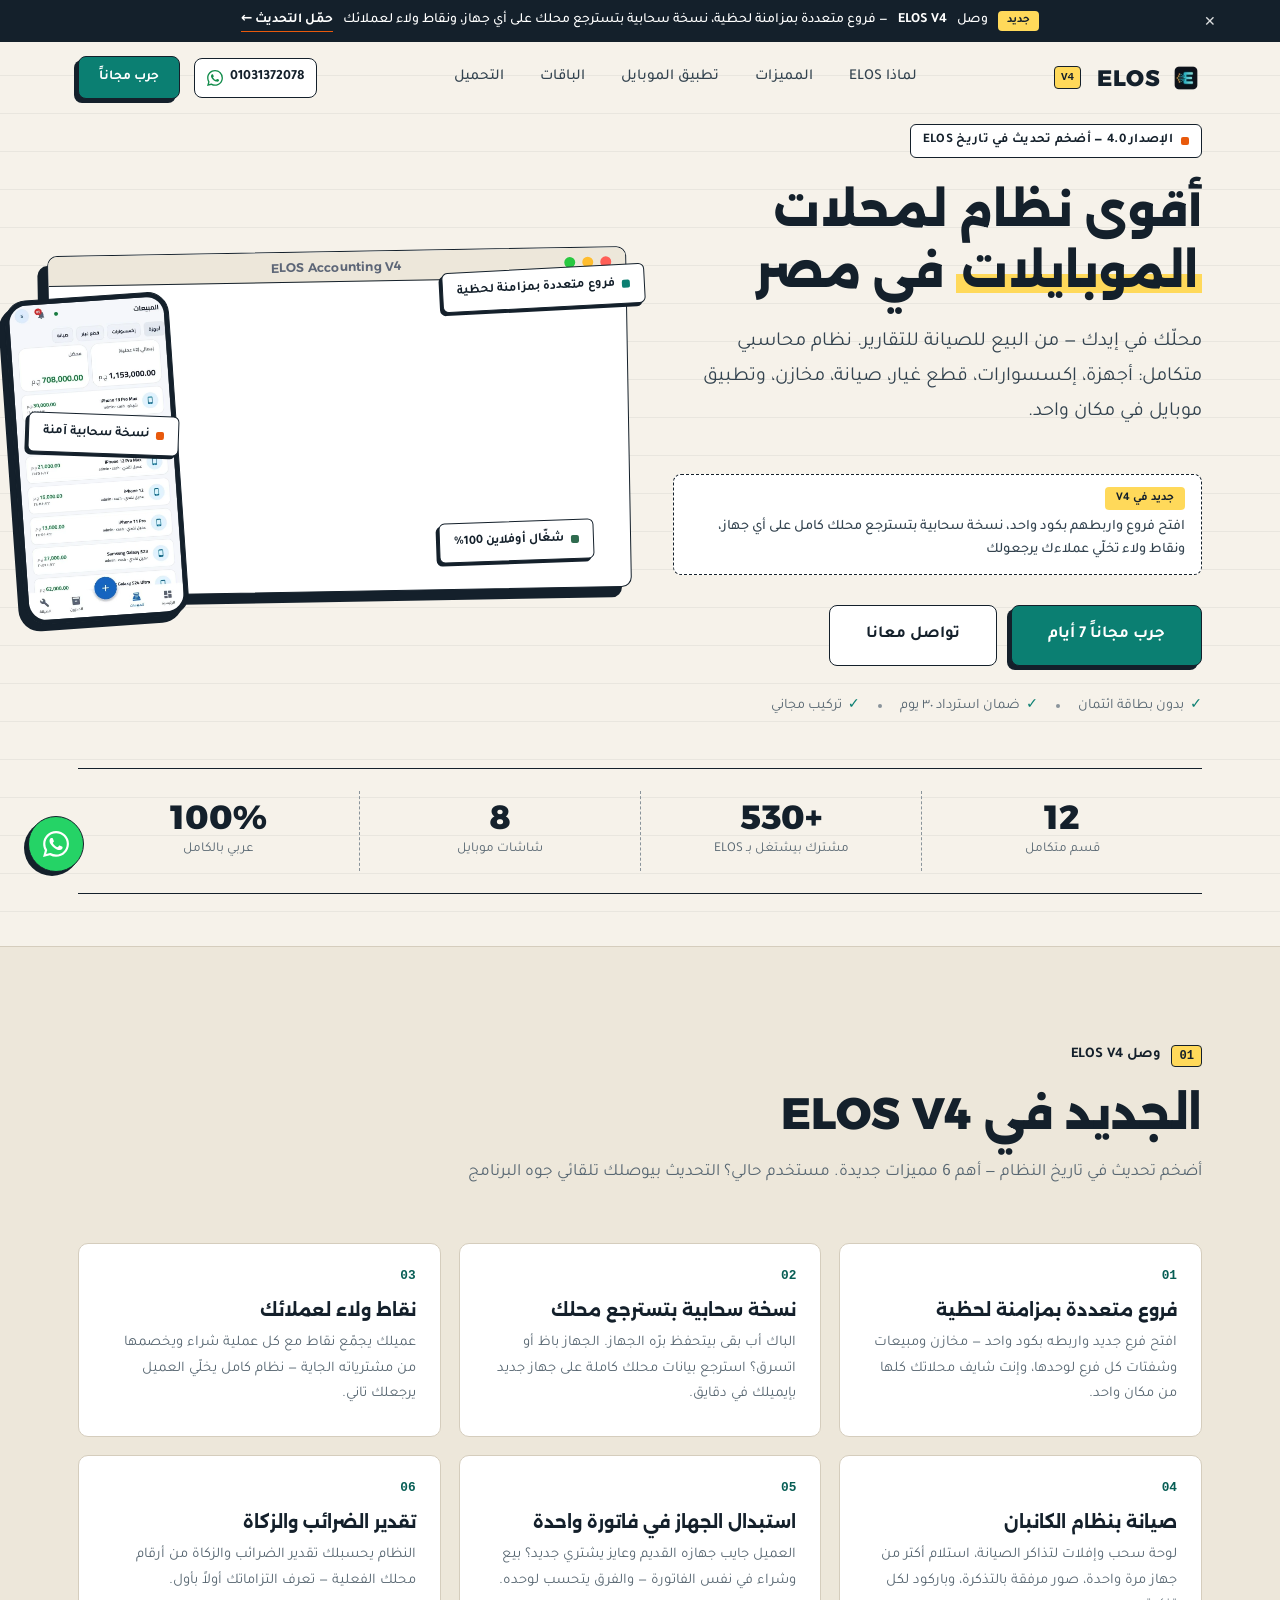
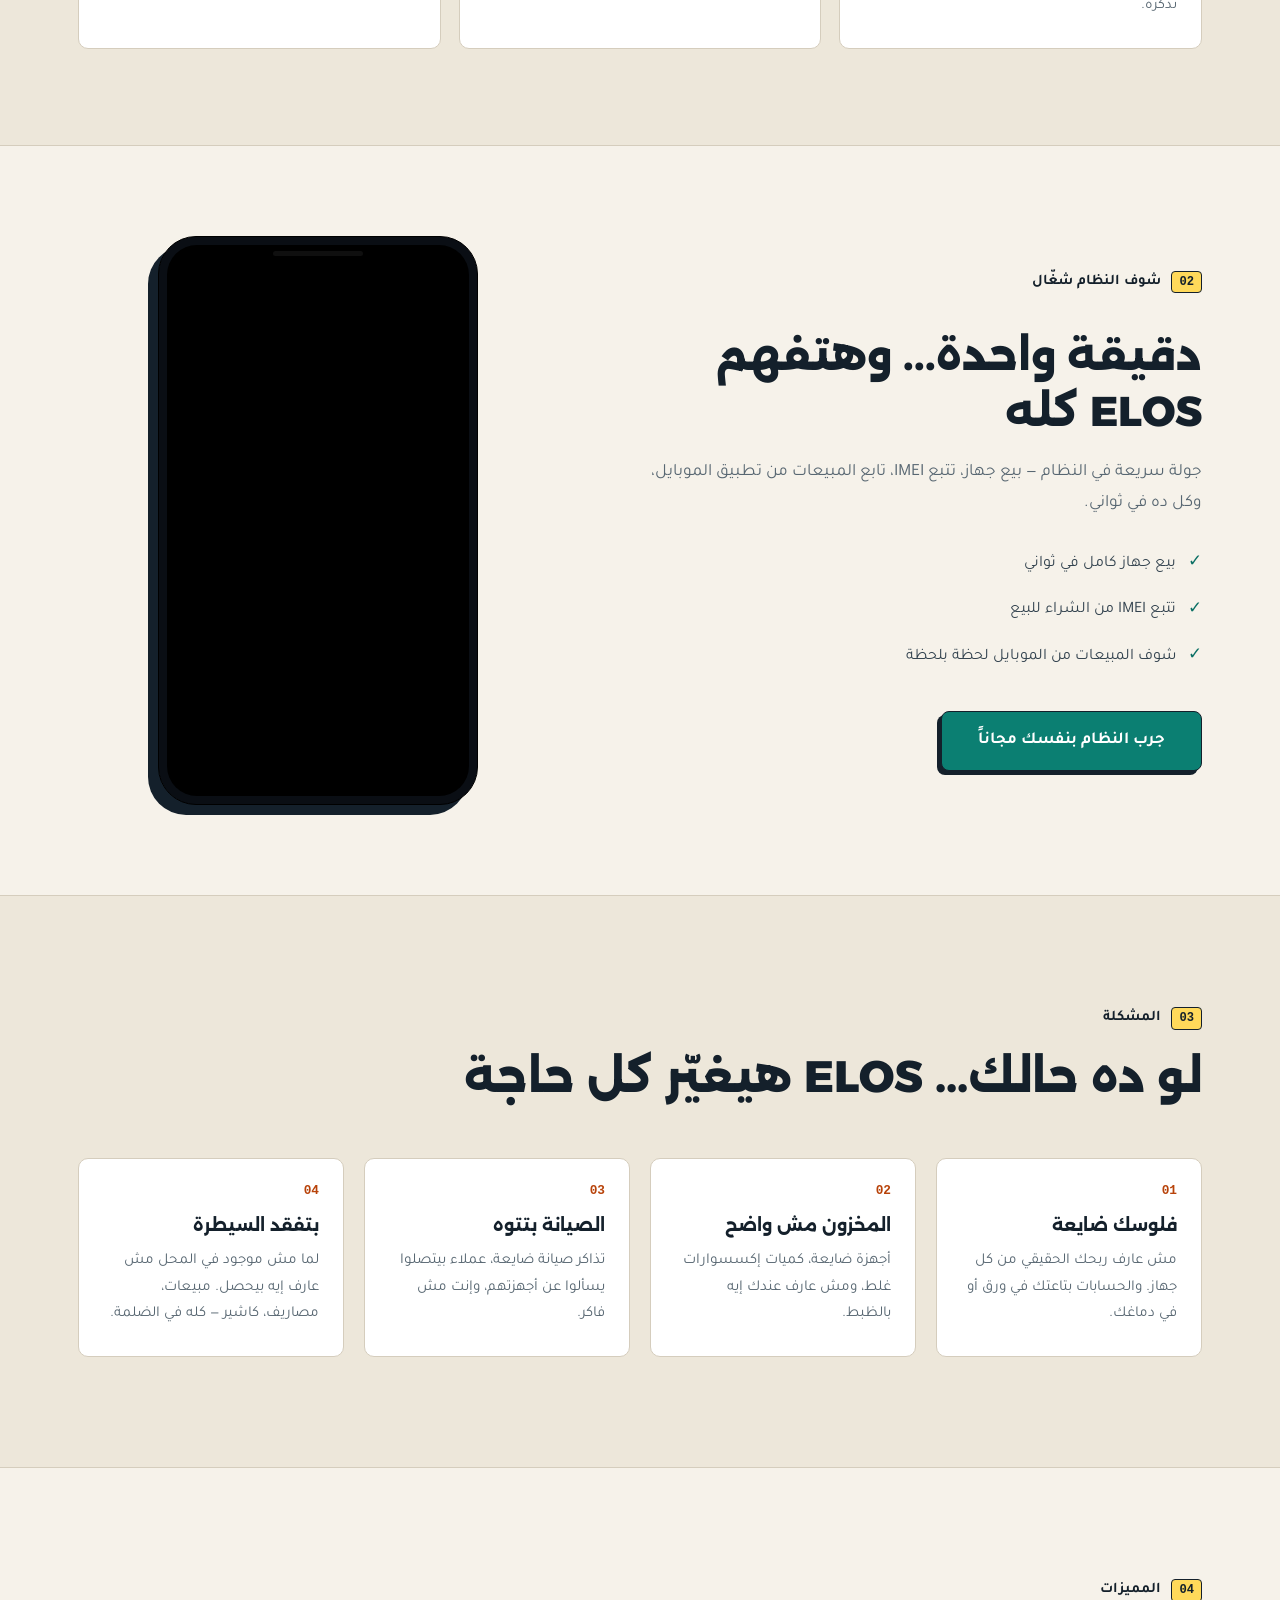
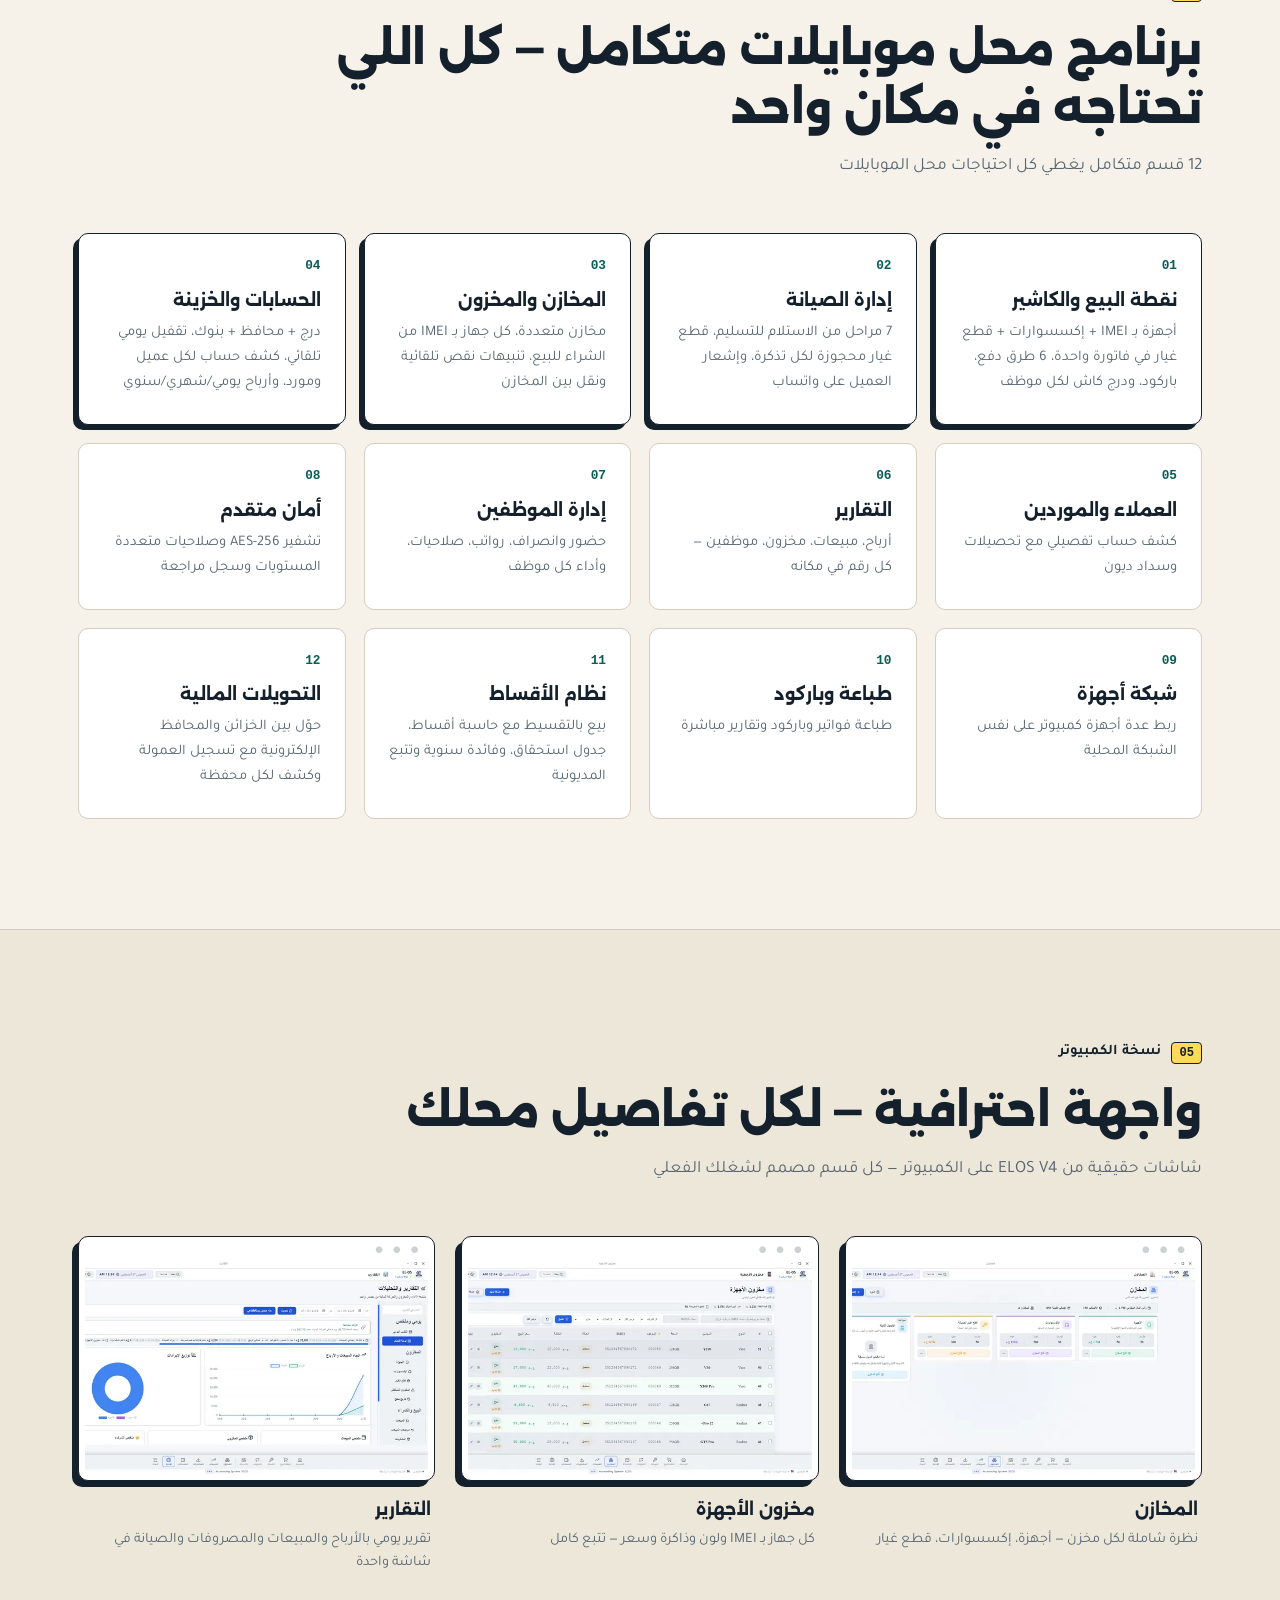
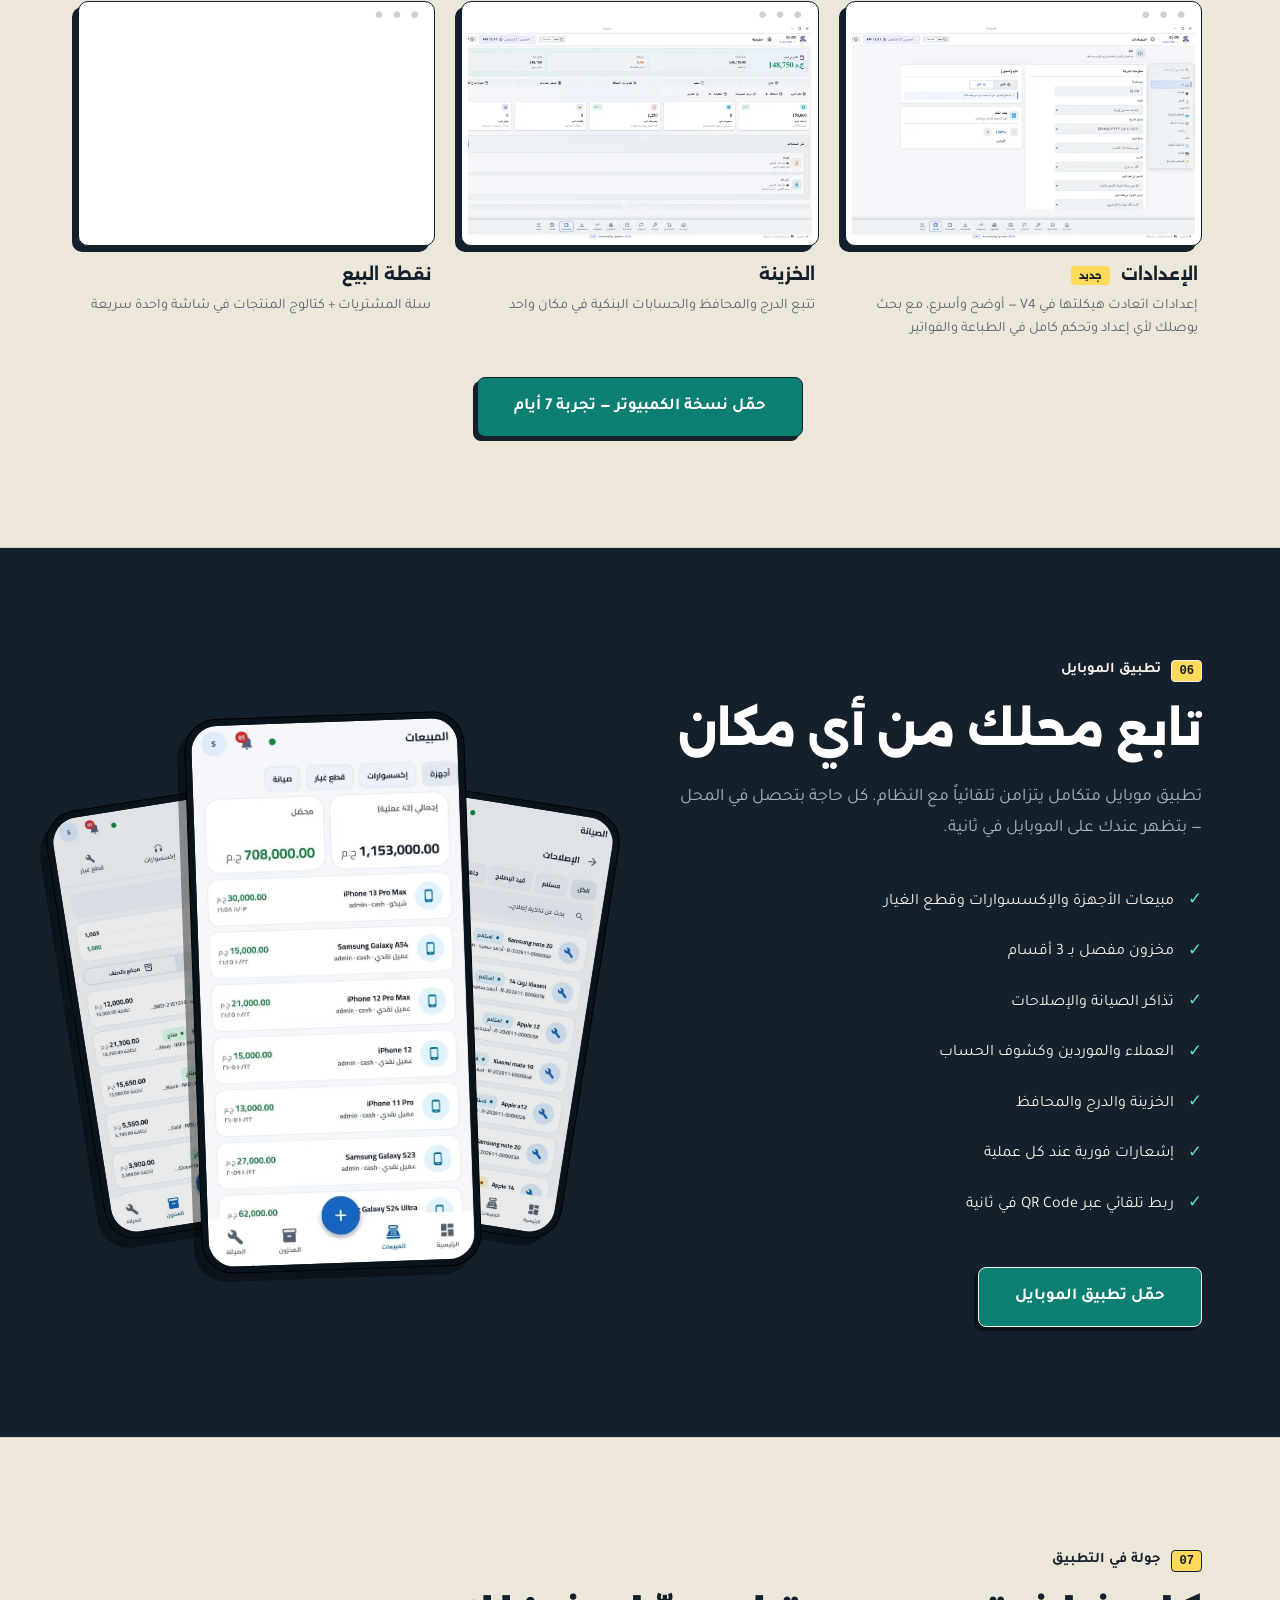
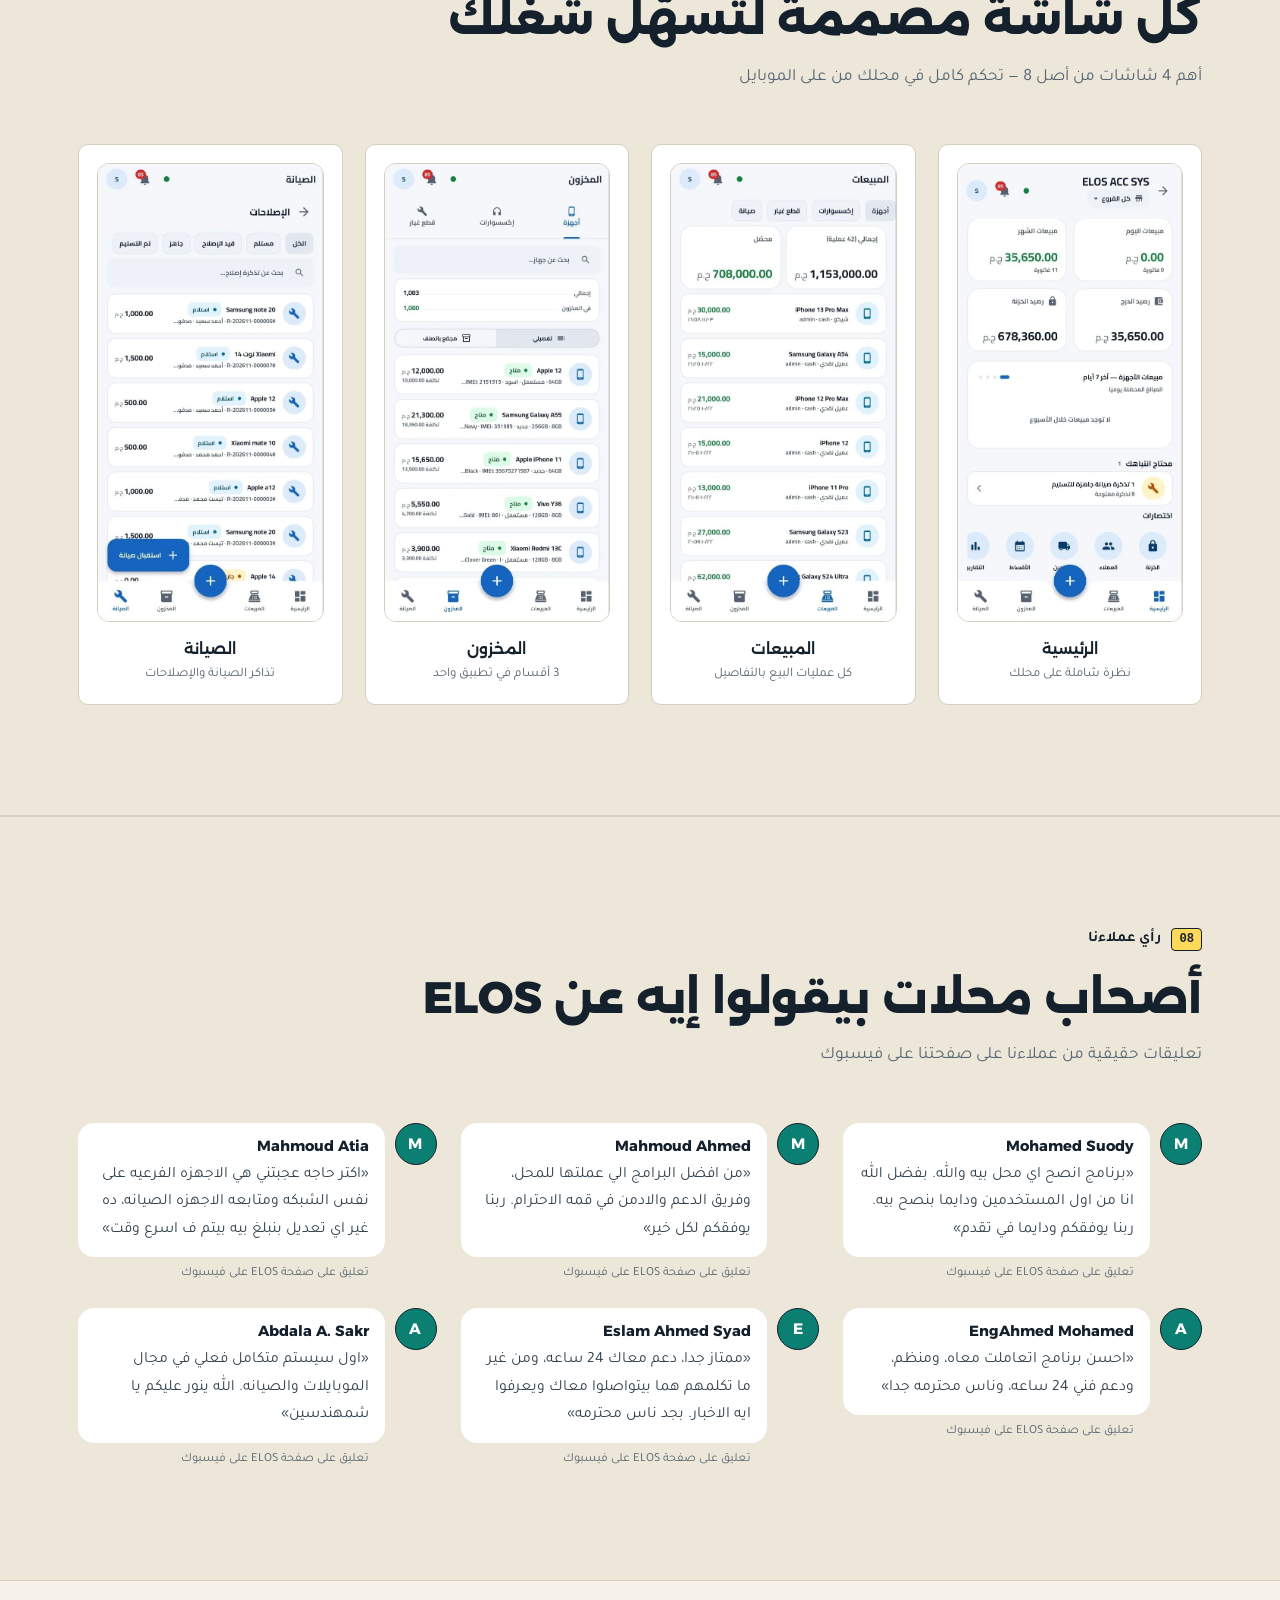
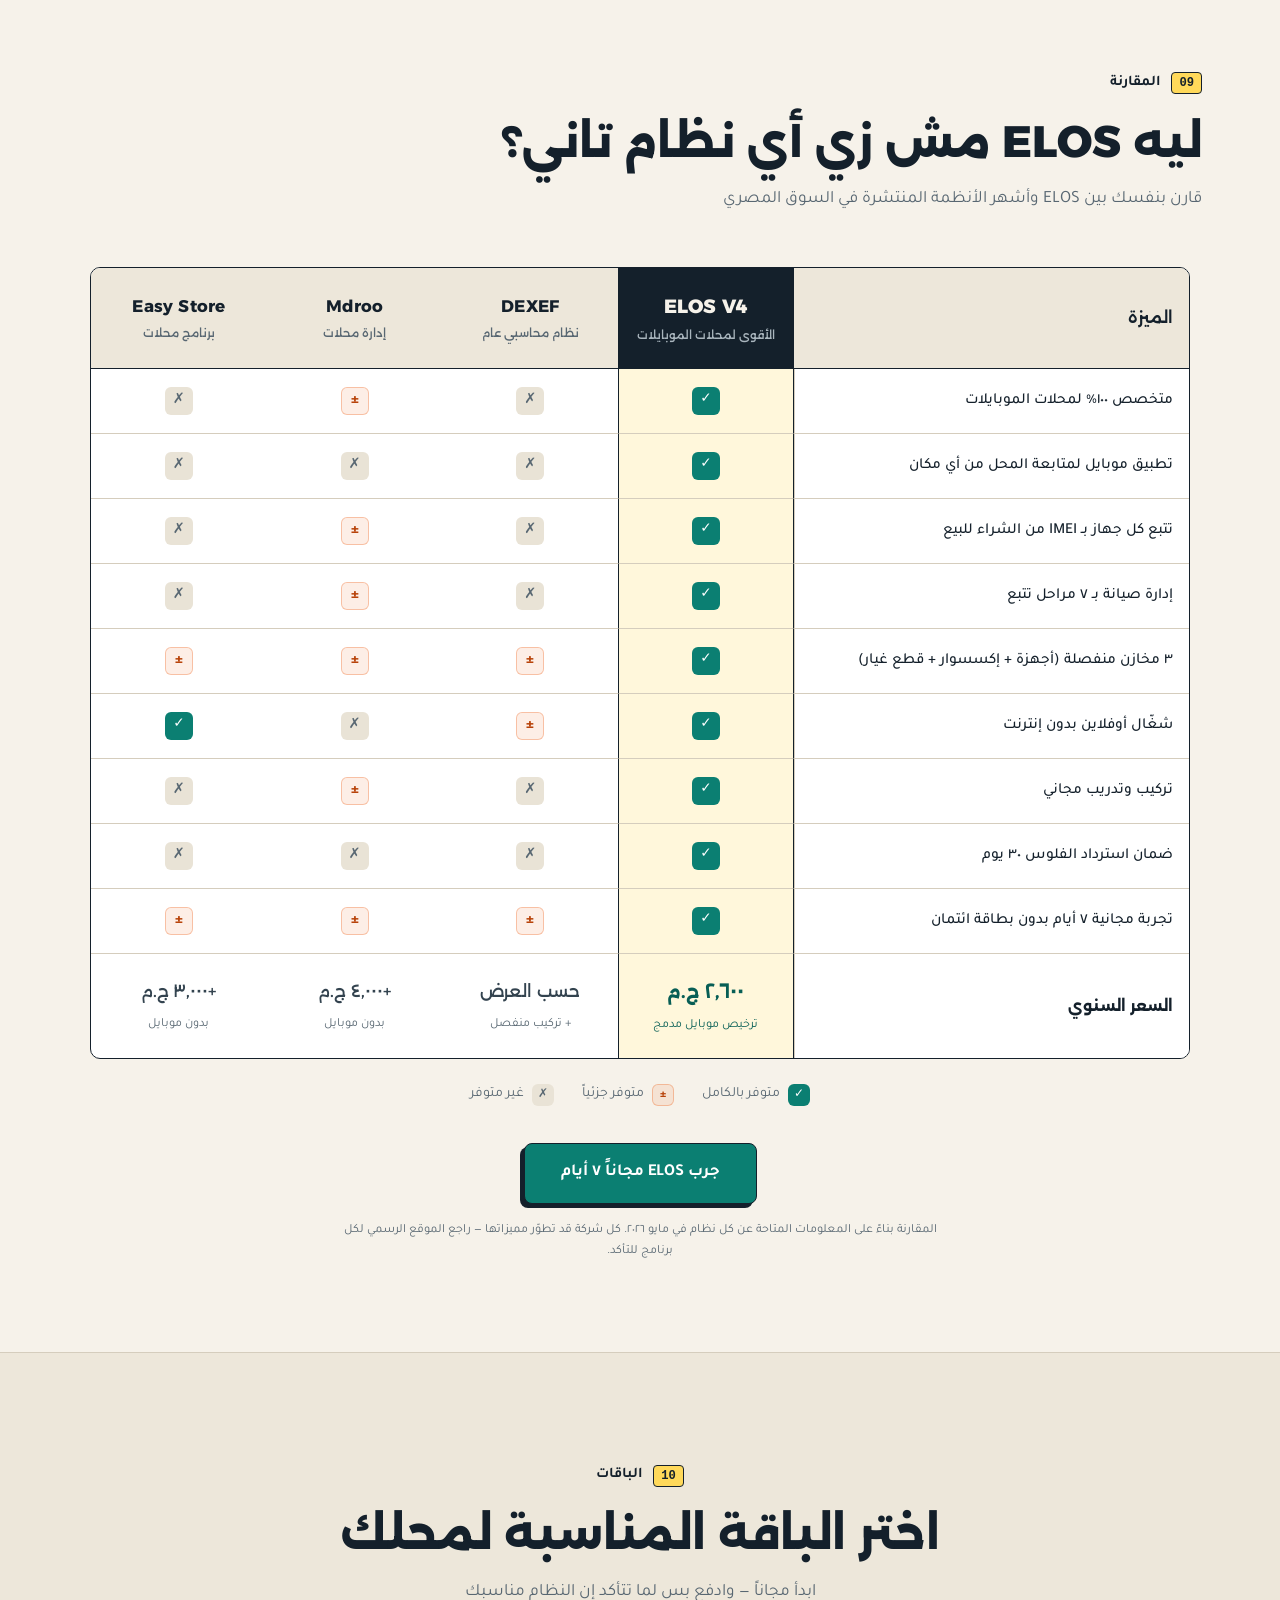
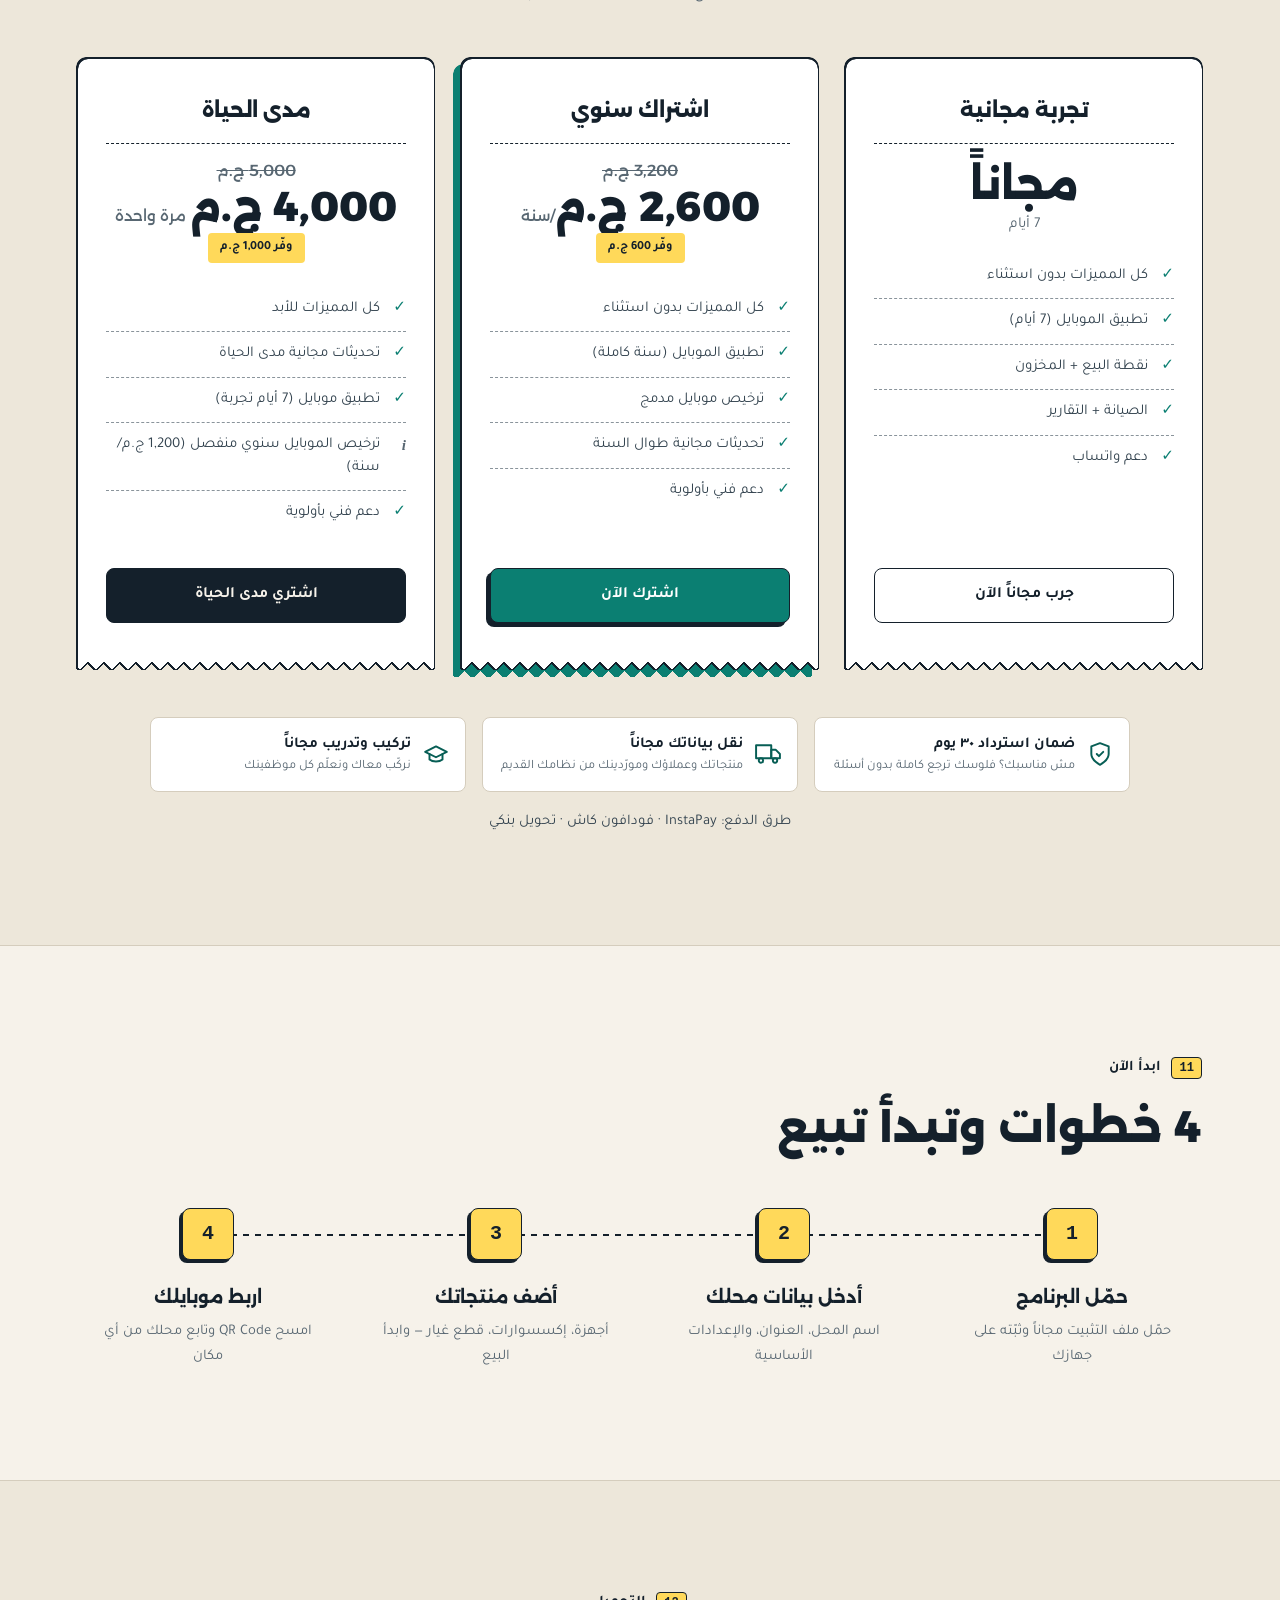
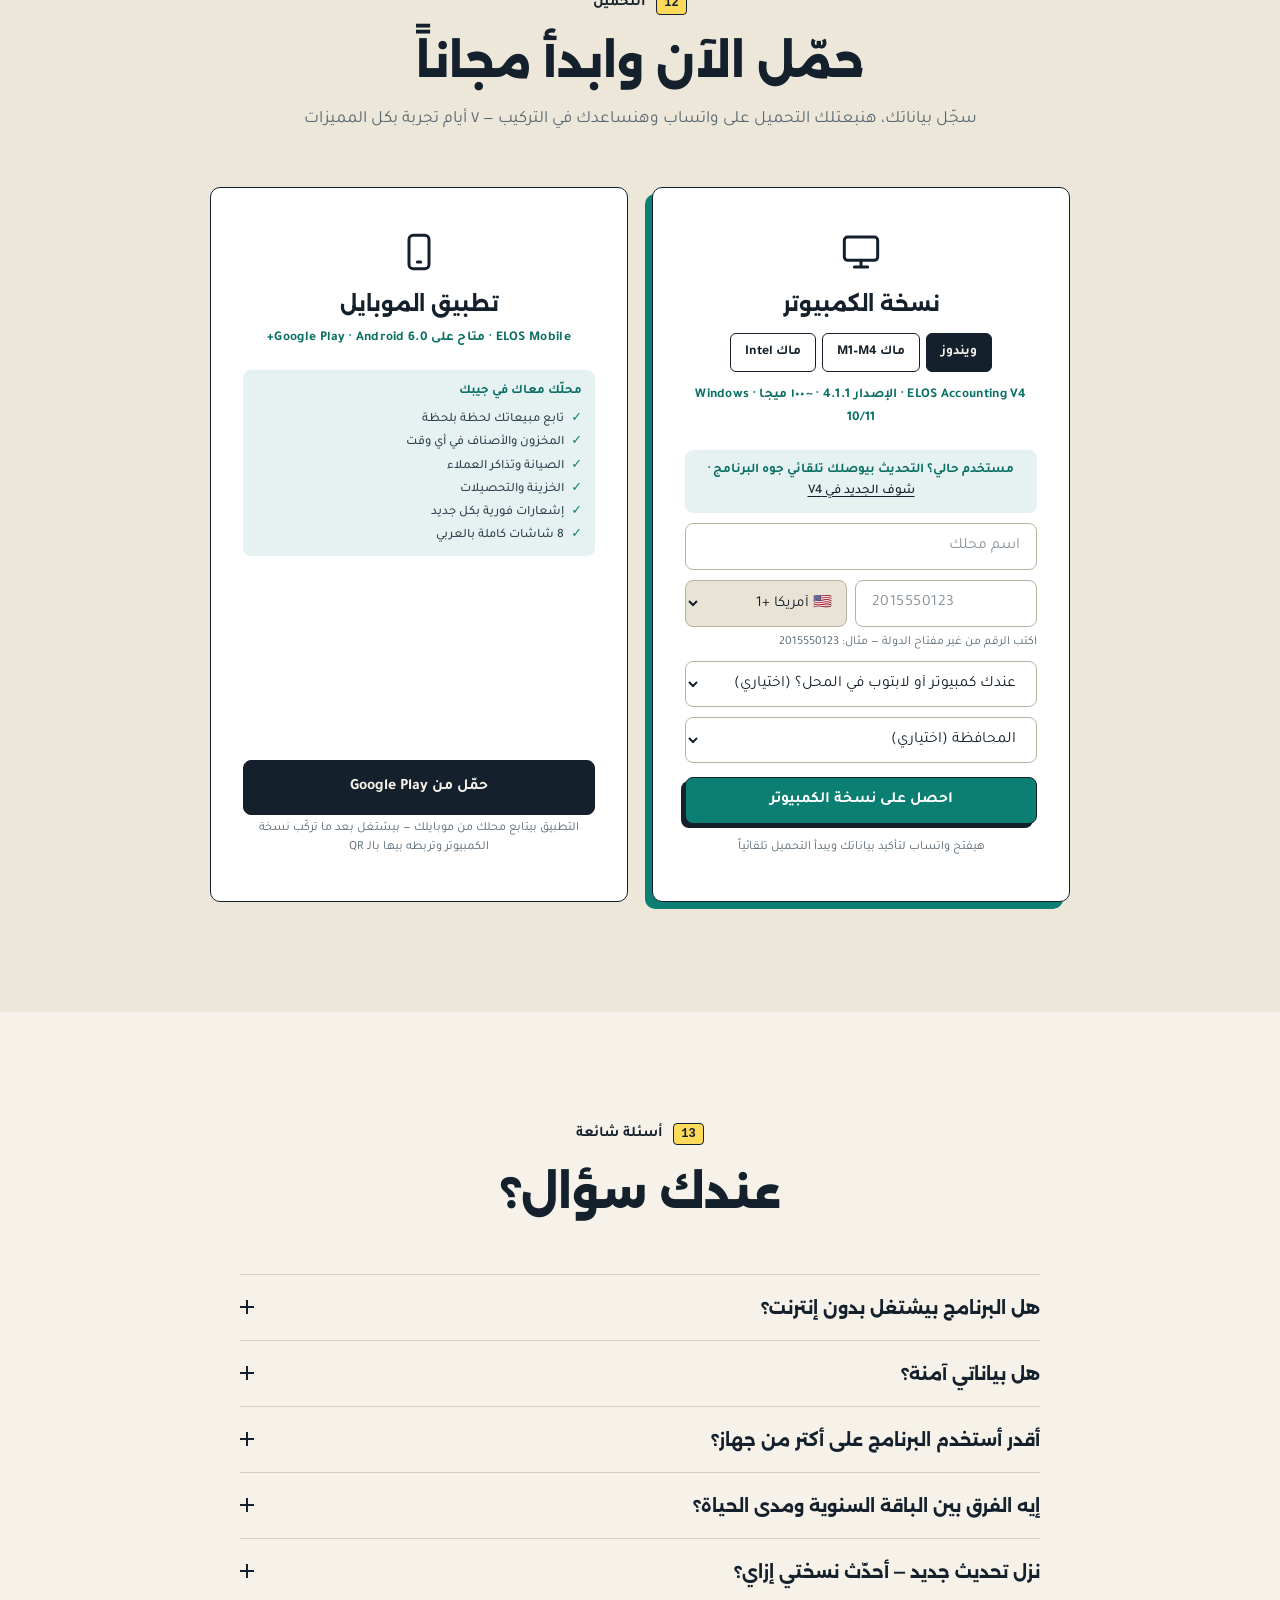
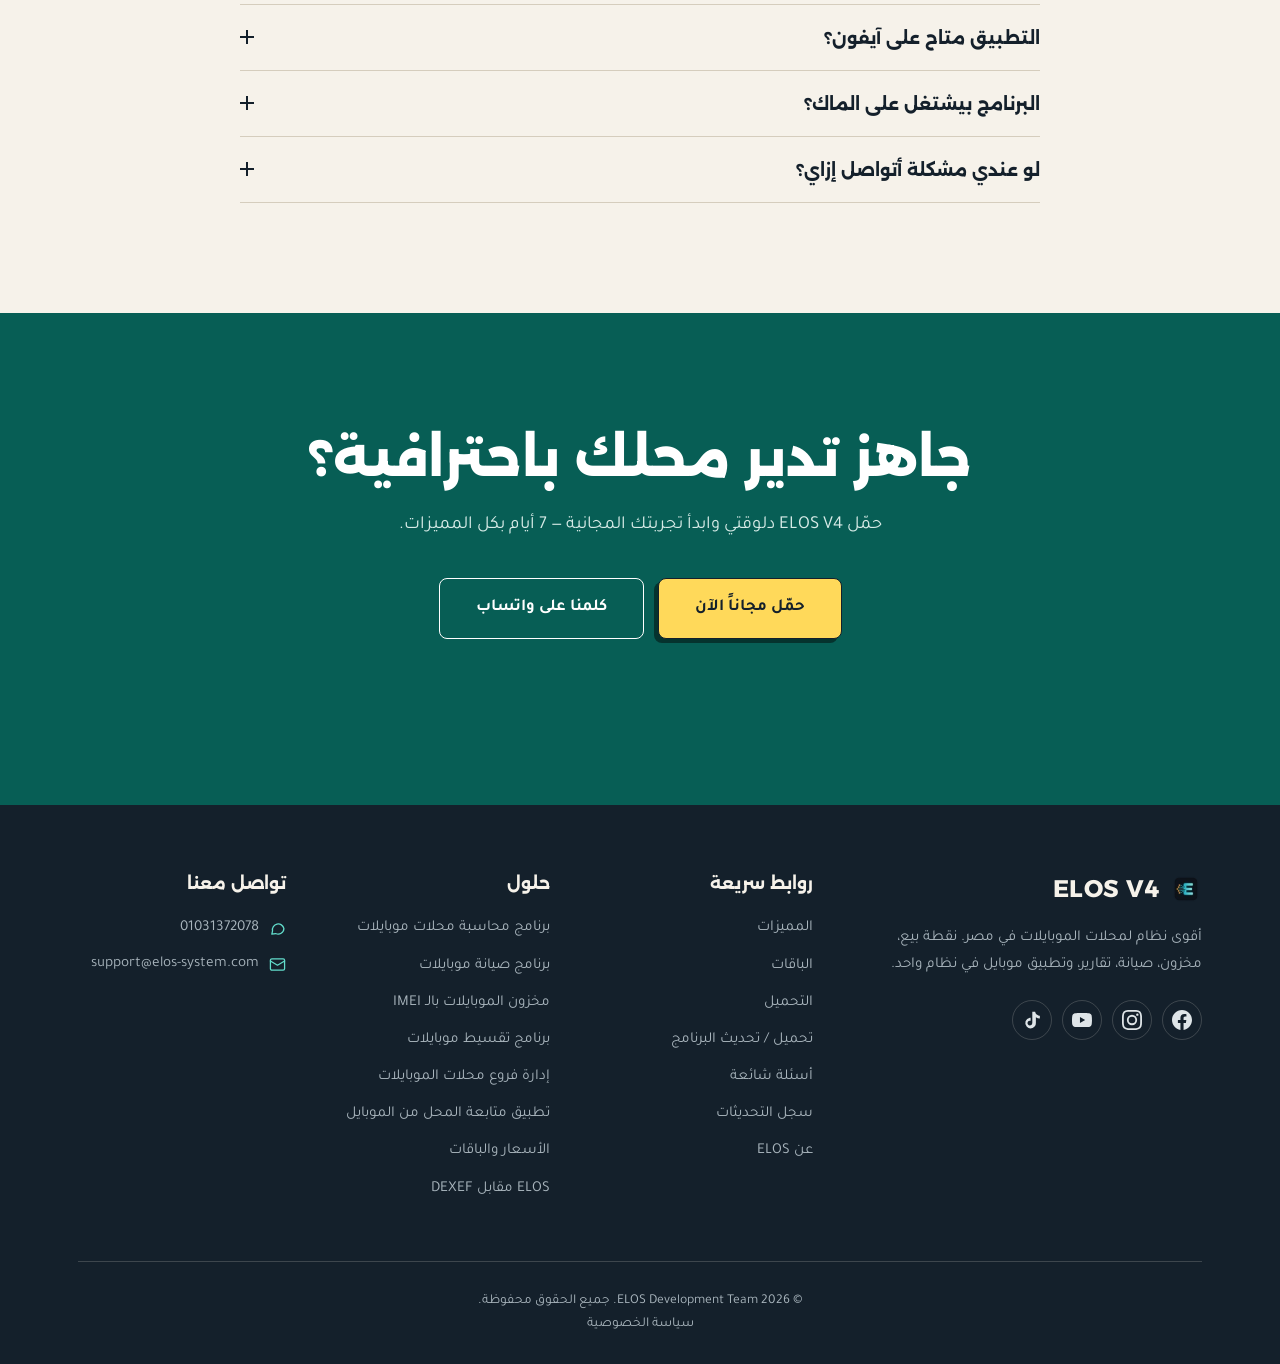
==== commit a74882fa: "صورة المشاركة (og-cover) بالهوية الجديدة 1200×630: ورق وحبر، عنوان بتظليل أصفر، ستيكر «تجربة 7 أيام " ====
--- a/index.html
+++ b/index.html
@@ -11,7 +11,7 @@
   <!-- Open Graph -->
   <meta property="og:title" content="ELOS V4 — أقوى برنامج محاسبة لمحلات الموبايلات في مصر">
   <meta property="og:description" content="فروع متعددة + نسخة سحابية + نقاط ولاء + بيع وصيانة ومخازن وتقارير وتطبيق موبايل — كل ده في نظام واحد. تحديث V4 وصل.">
-  <meta property="og:image" content="https://elos-system.com/assets/og-cover.jpg">
+  <meta property="og:image" content="https://elos-system.com/assets/og-cover.jpg?v=2">
   <meta property="og:image:width" content="1200">
   <meta property="og:image:height" content="630">
   <meta property="og:type" content="website">
@@ -23,7 +23,7 @@
   <meta name="twitter:card" content="summary_large_image">
   <meta name="twitter:title" content="ELOS V4 — أقوى برنامج محاسبة لمحلات الموبايلات في مصر">
   <meta name="twitter:description" content="فروع متعددة، نسخة سحابية، نقاط ولاء، بيع، مخزون، صيانة وتقارير في نظام واحد. تحديث V4 وصل. جرب مجاناً 7 أيام.">
-  <meta name="twitter:image" content="https://elos-system.com/assets/og-cover.jpg">
+  <meta name="twitter:image" content="https://elos-system.com/assets/og-cover.jpg?v=2">
 
   <title>ELOS V4 — أقوى برنامج محاسبة لمحلات الموبايلات في مصر</title>
   <link rel="icon" type="image/png" href="assets/favicon.png">
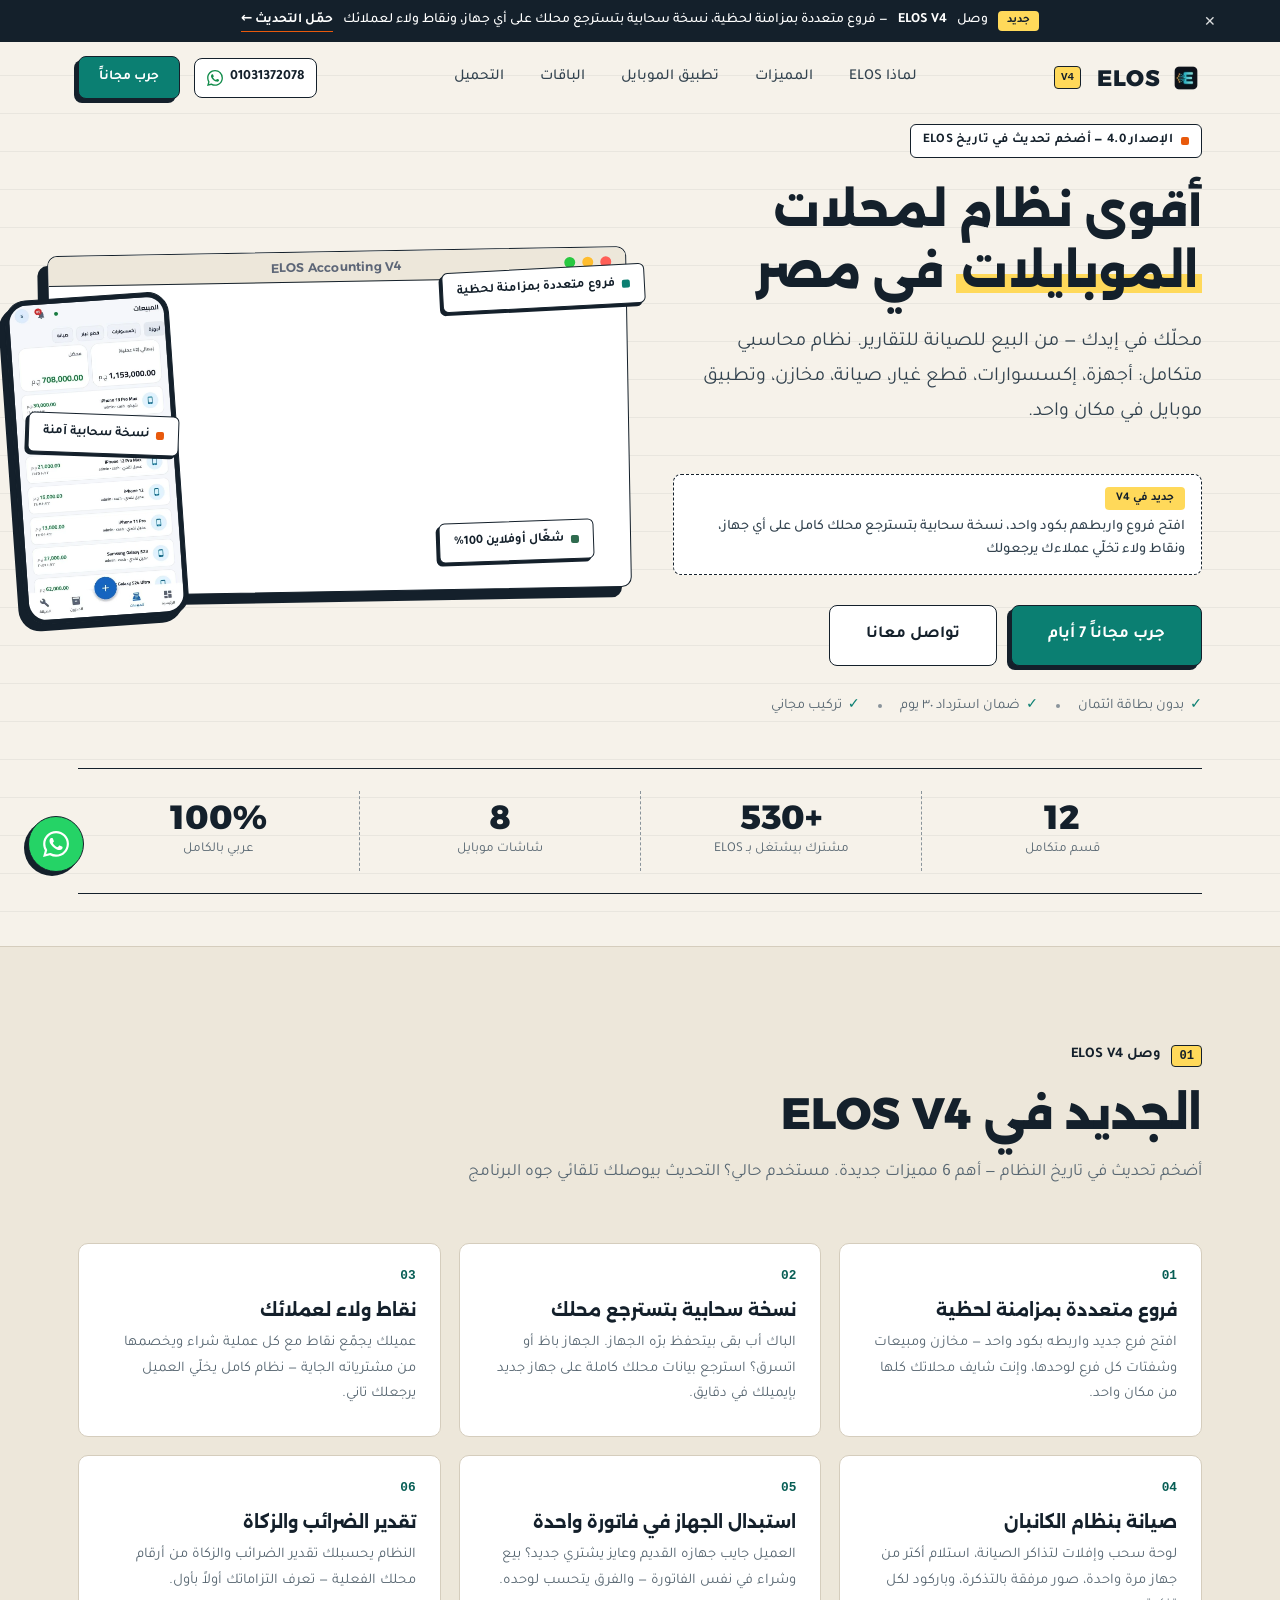
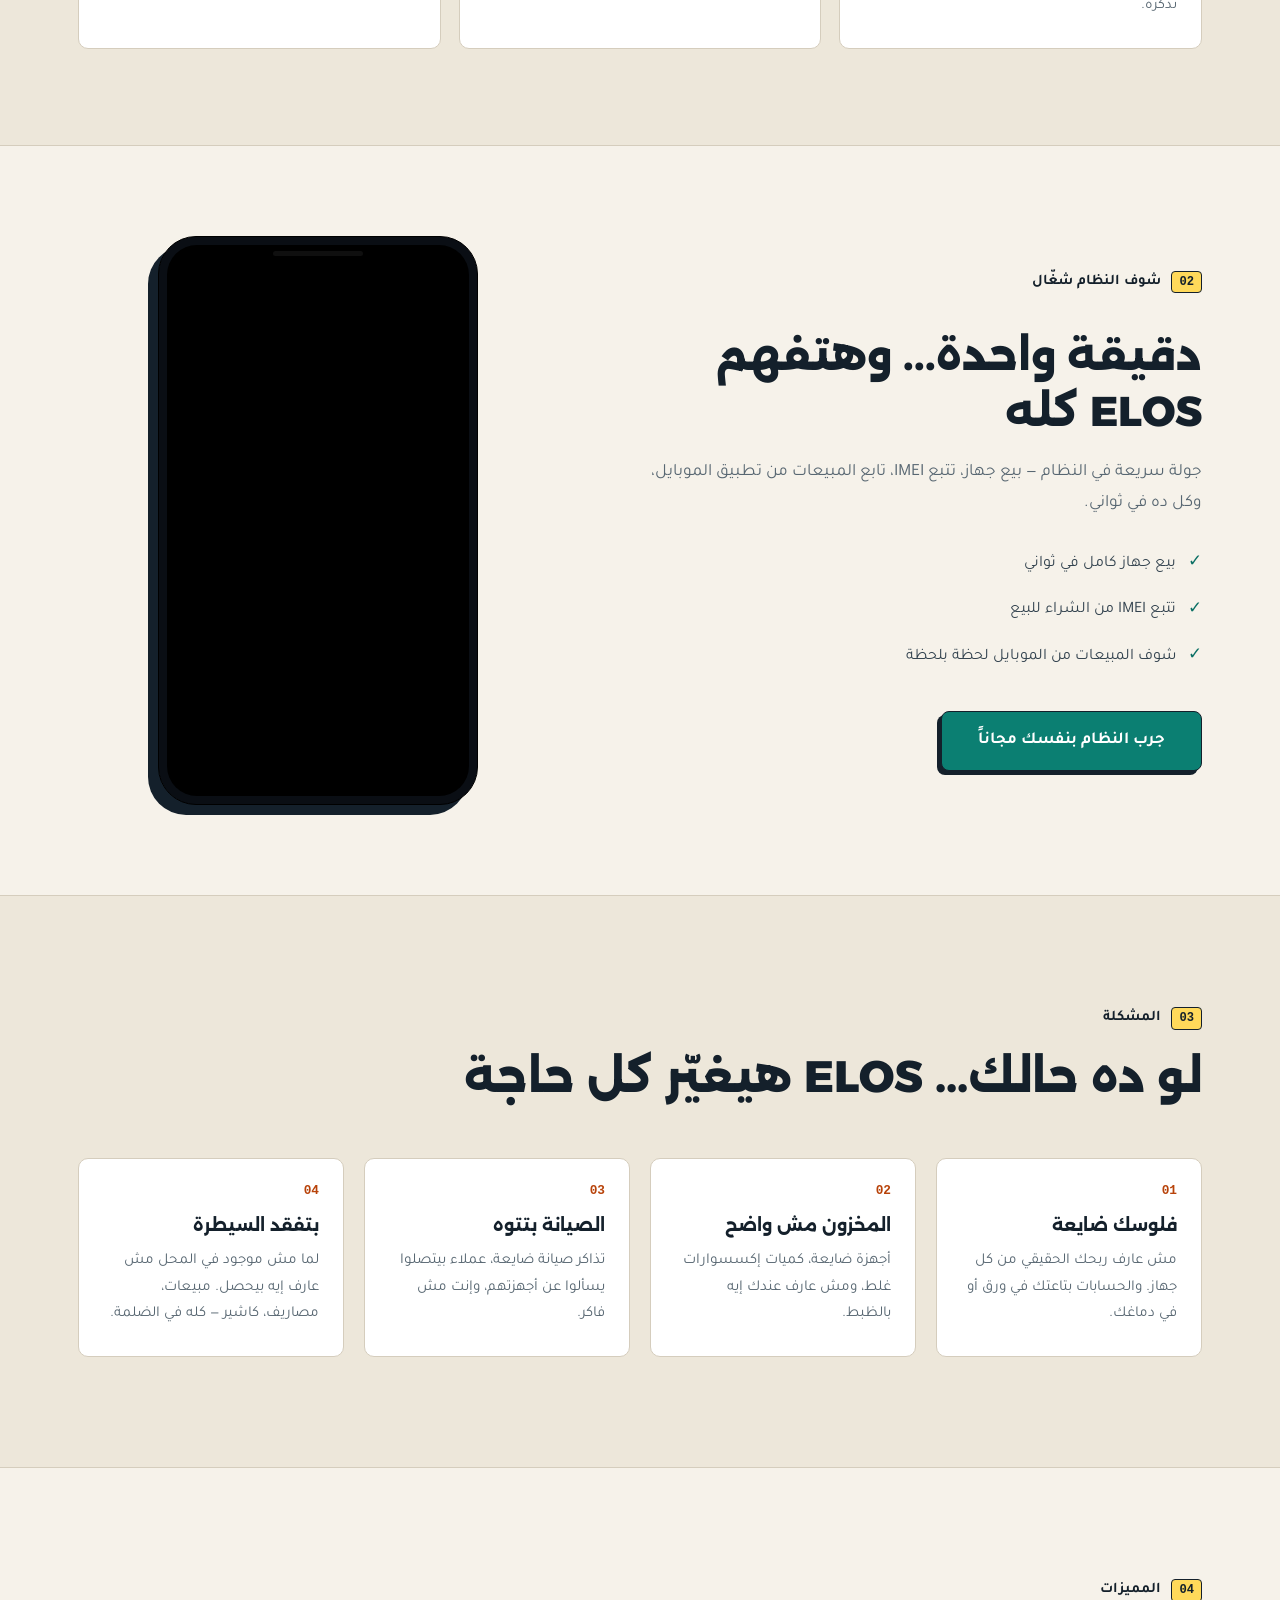
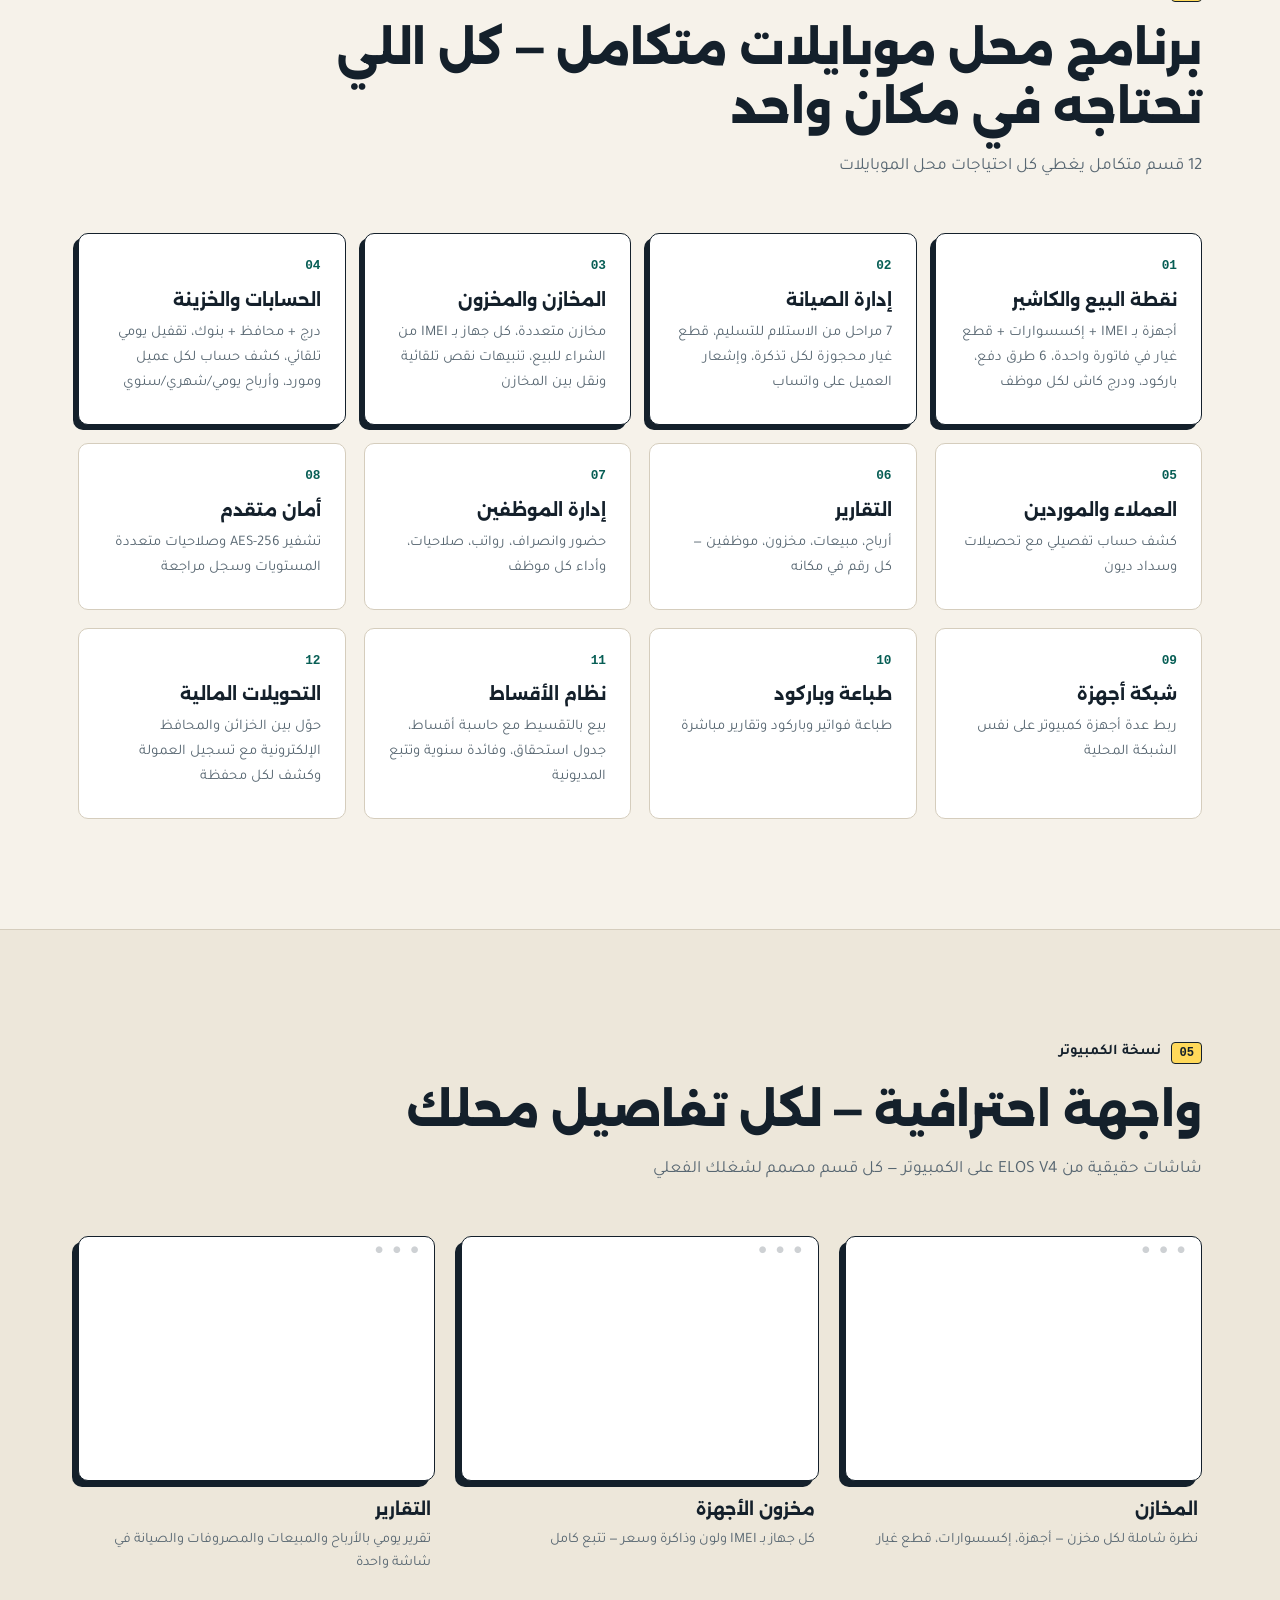
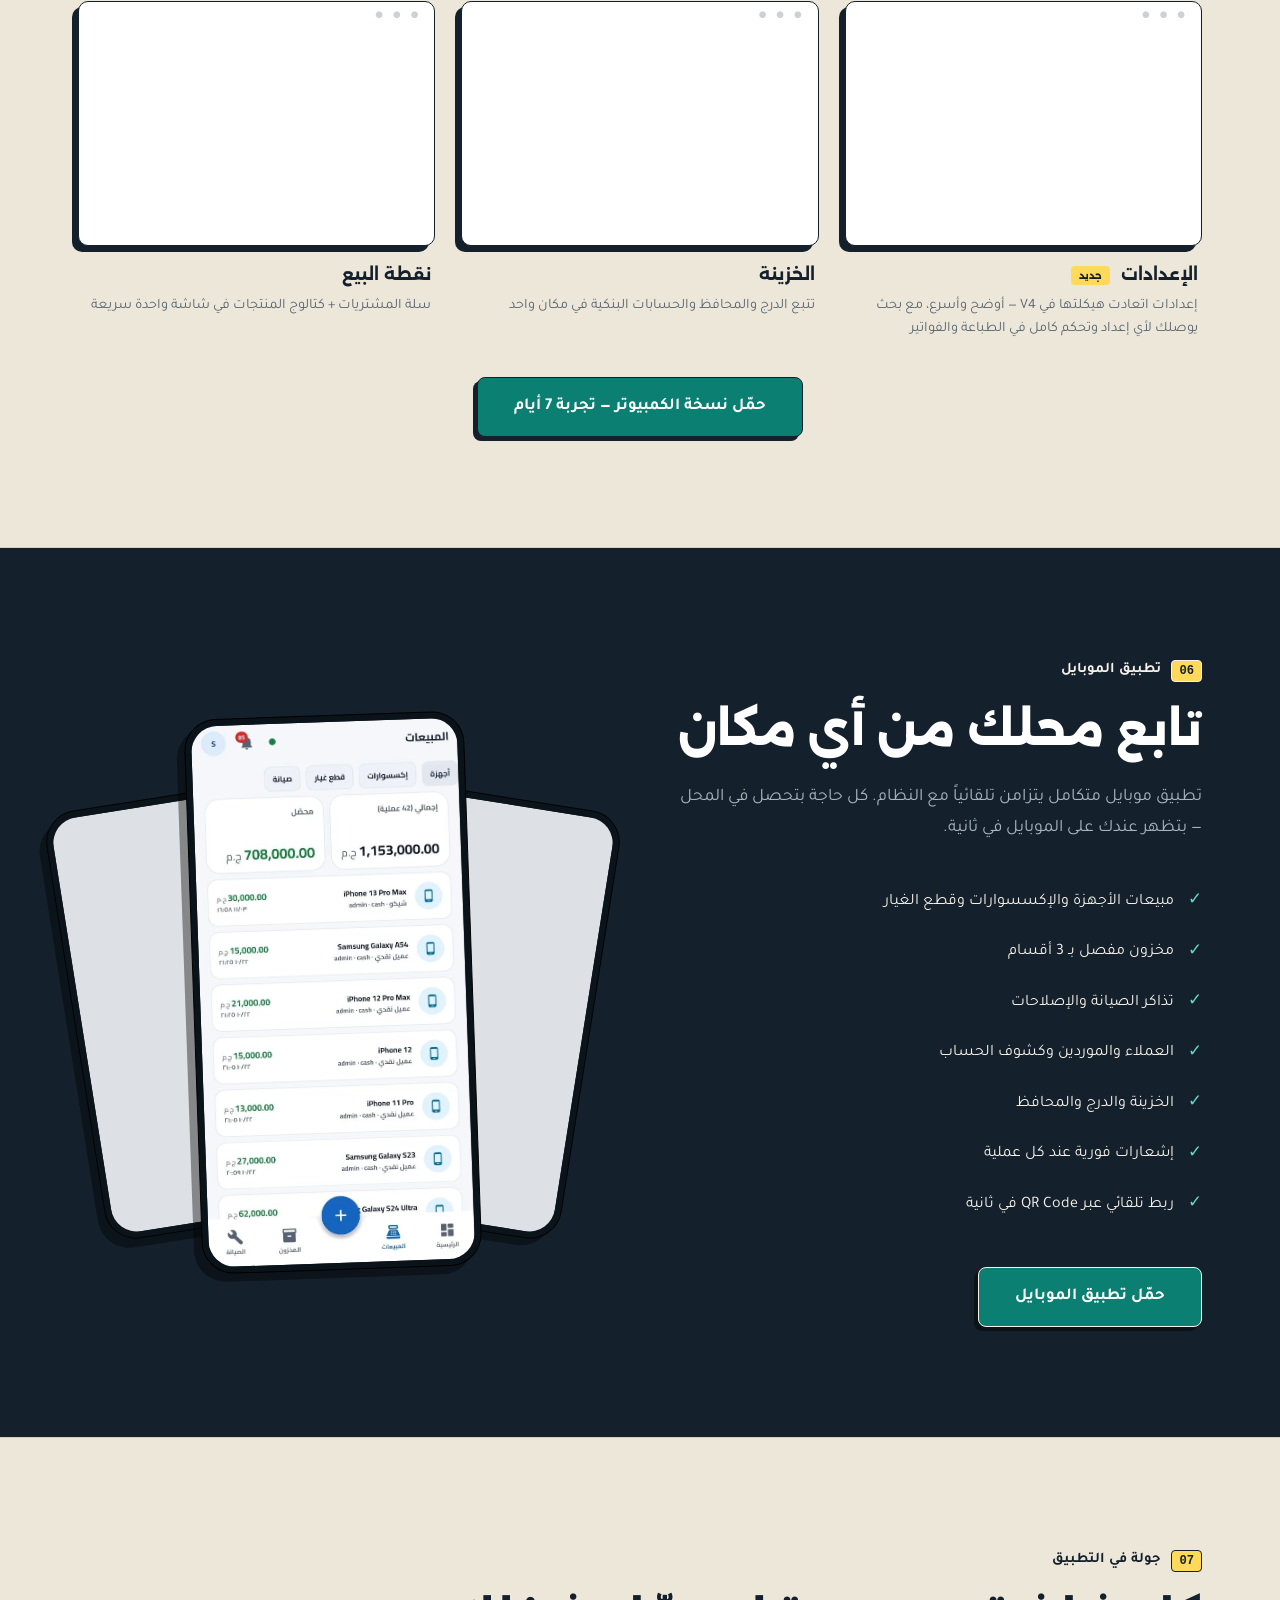
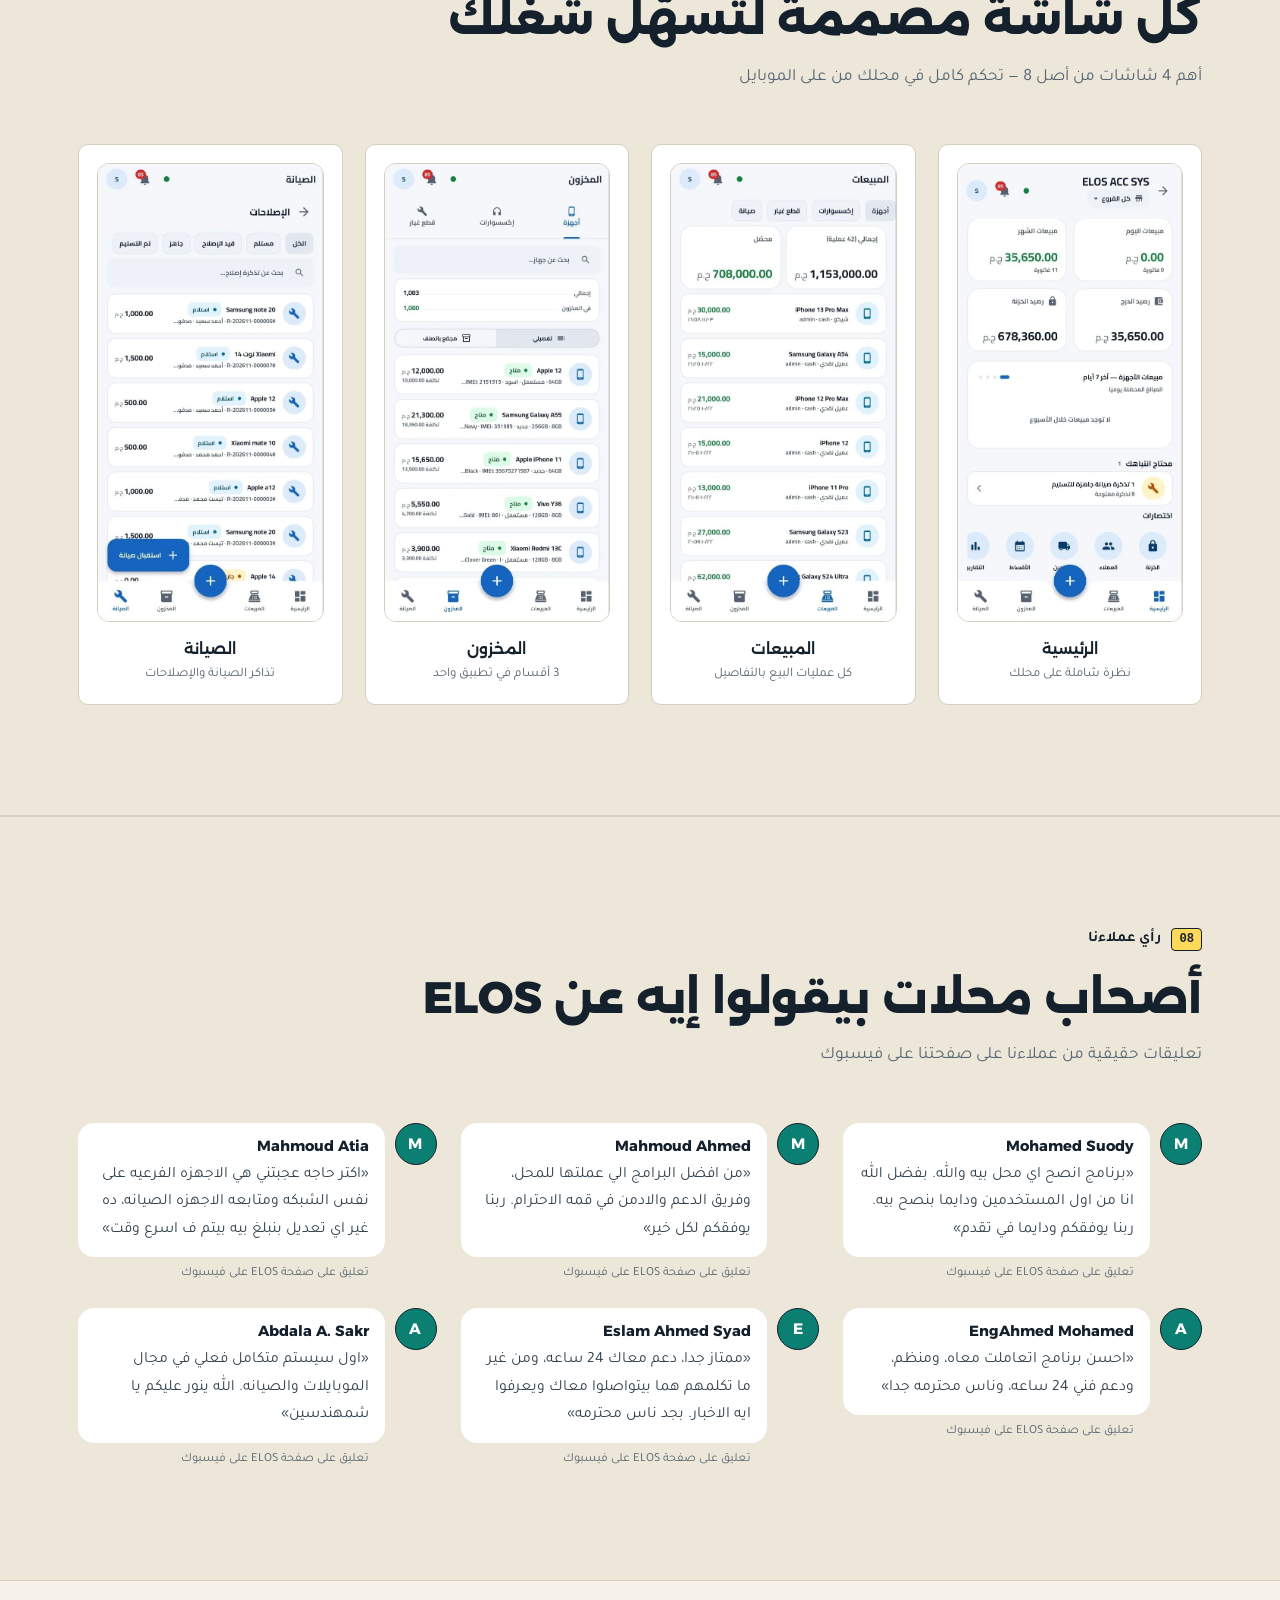
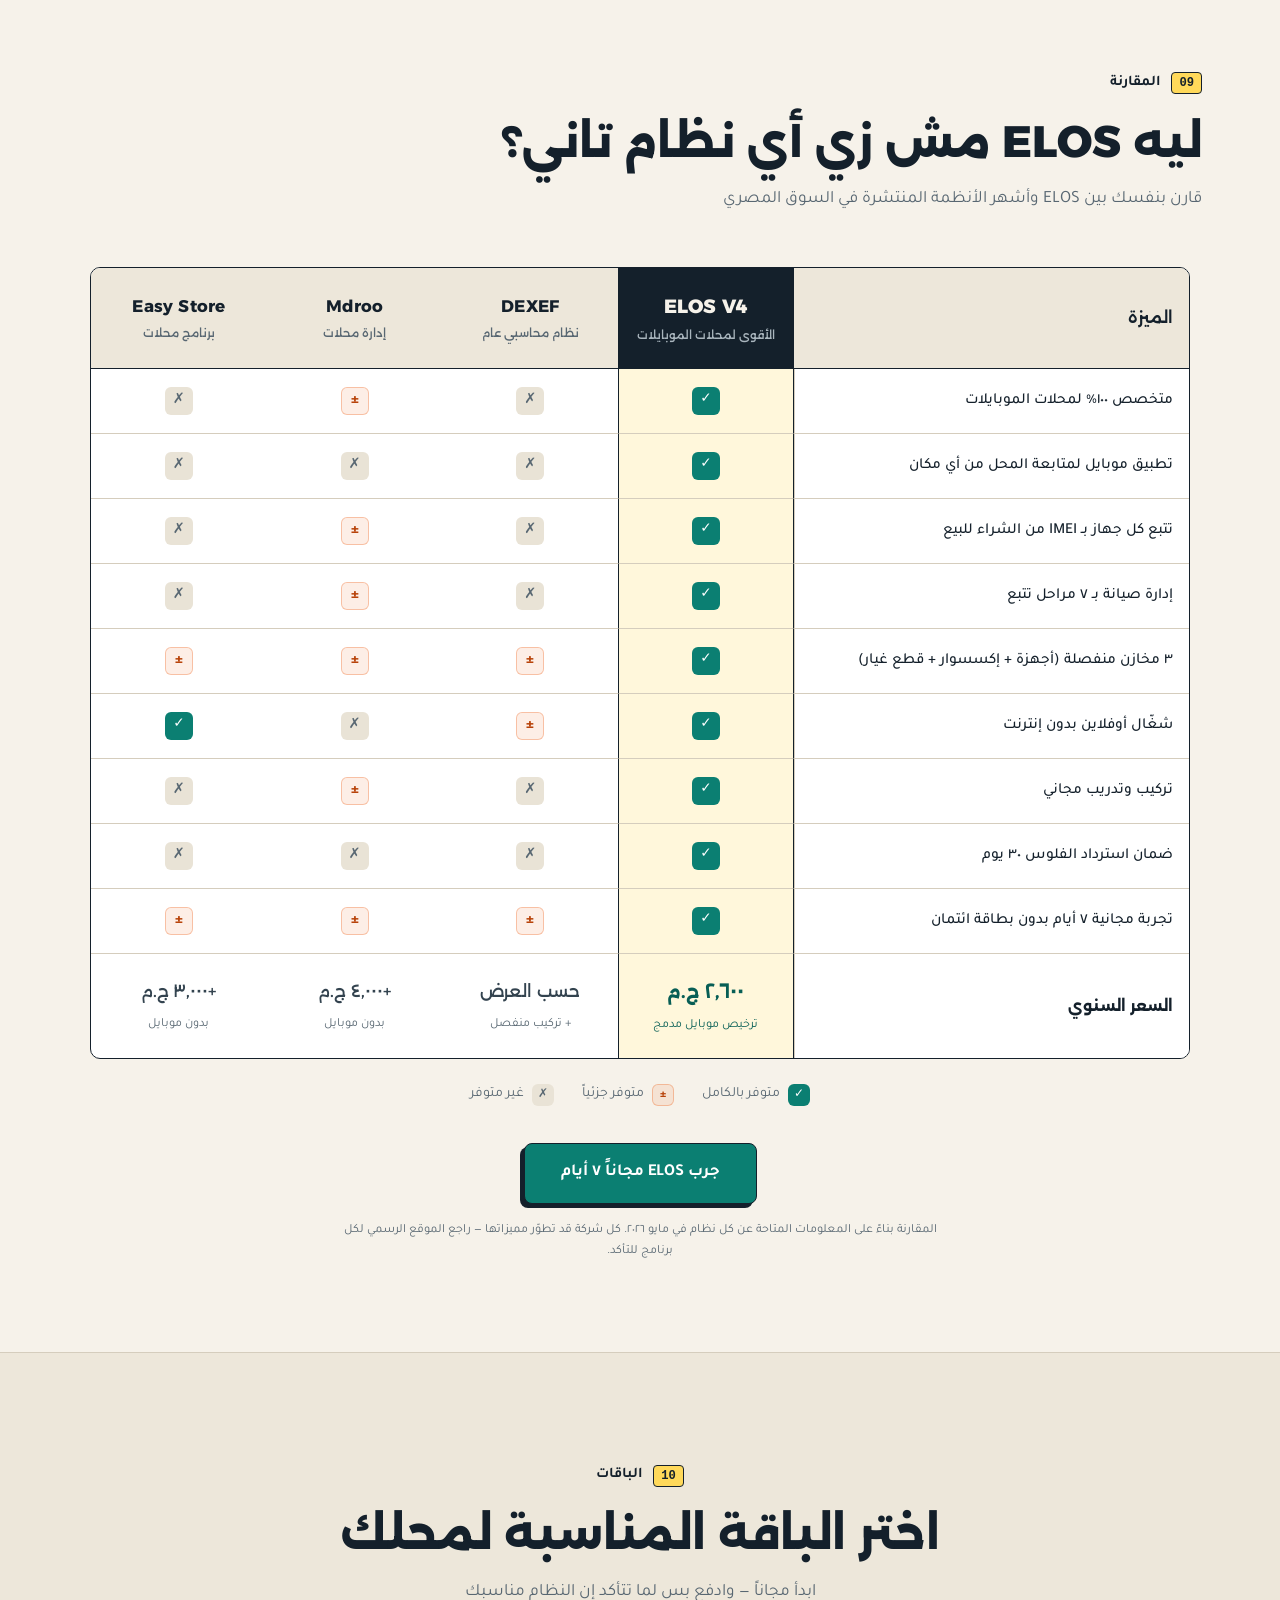
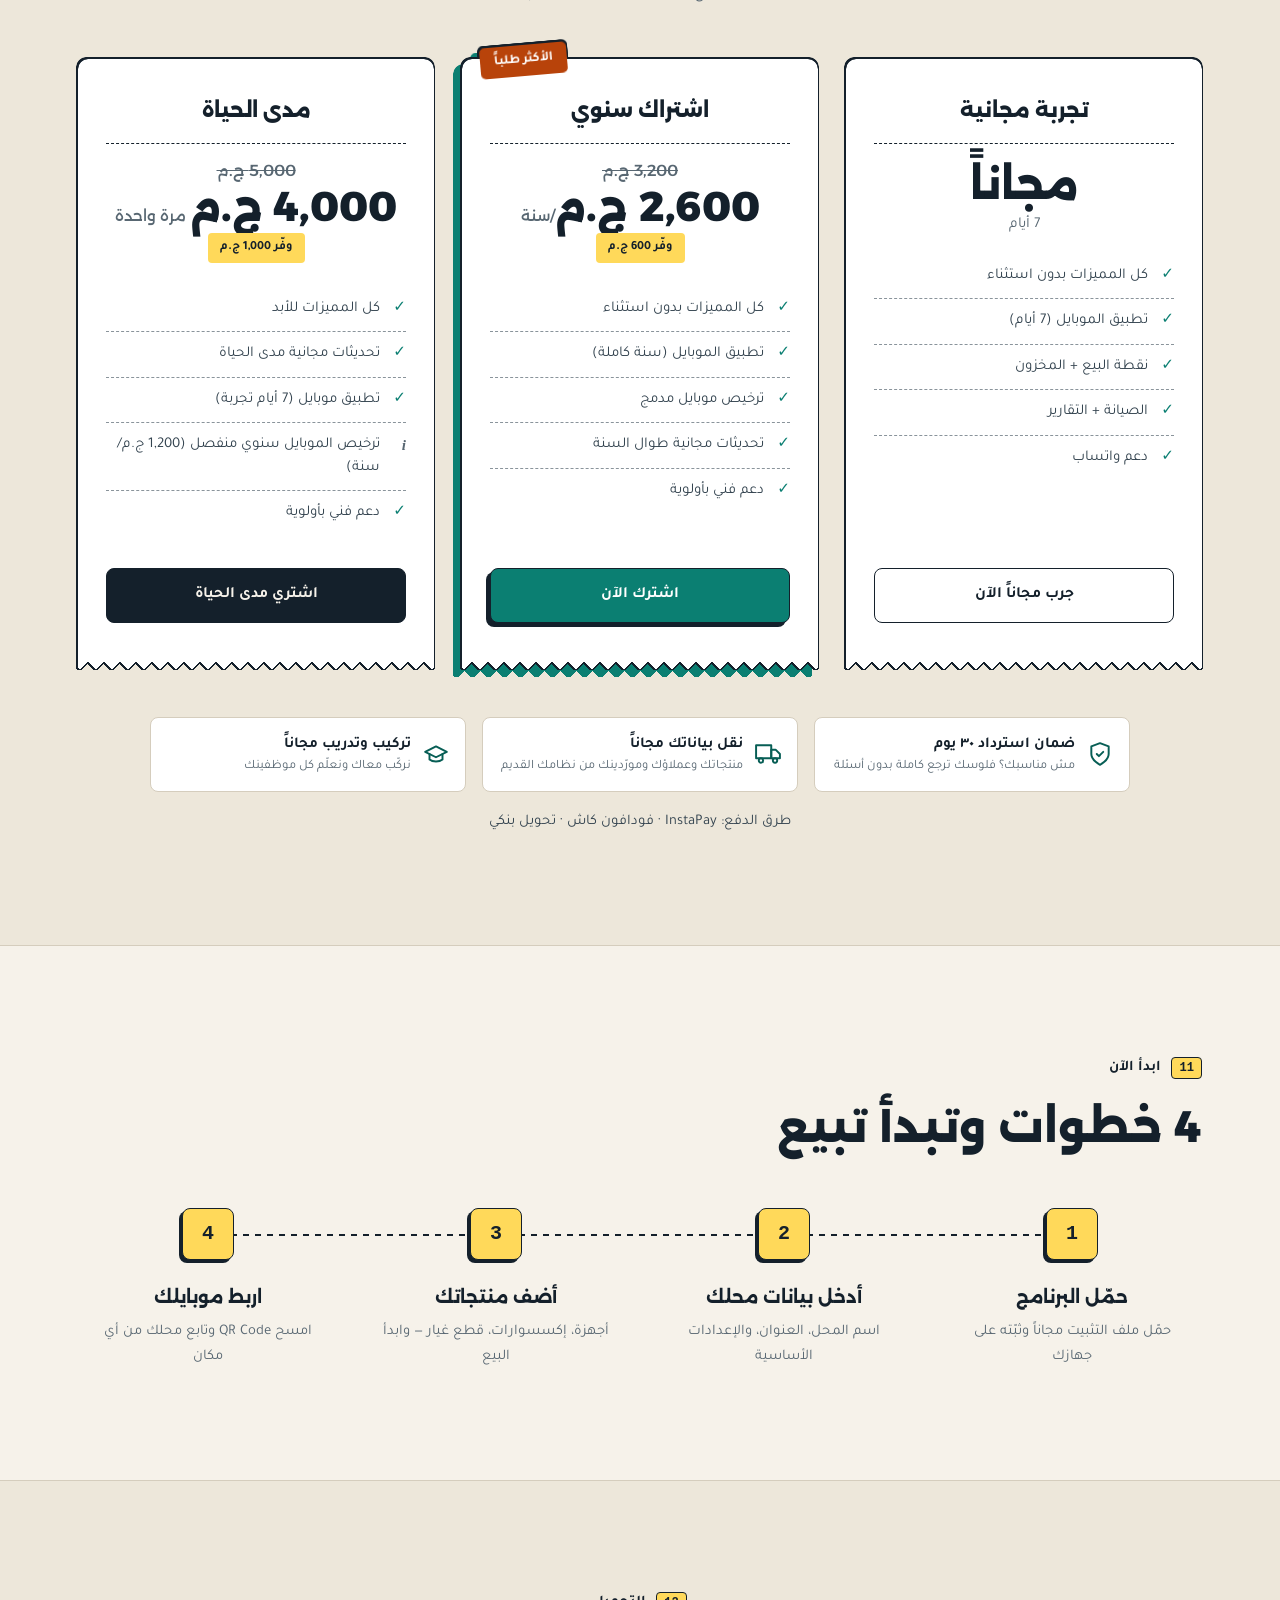
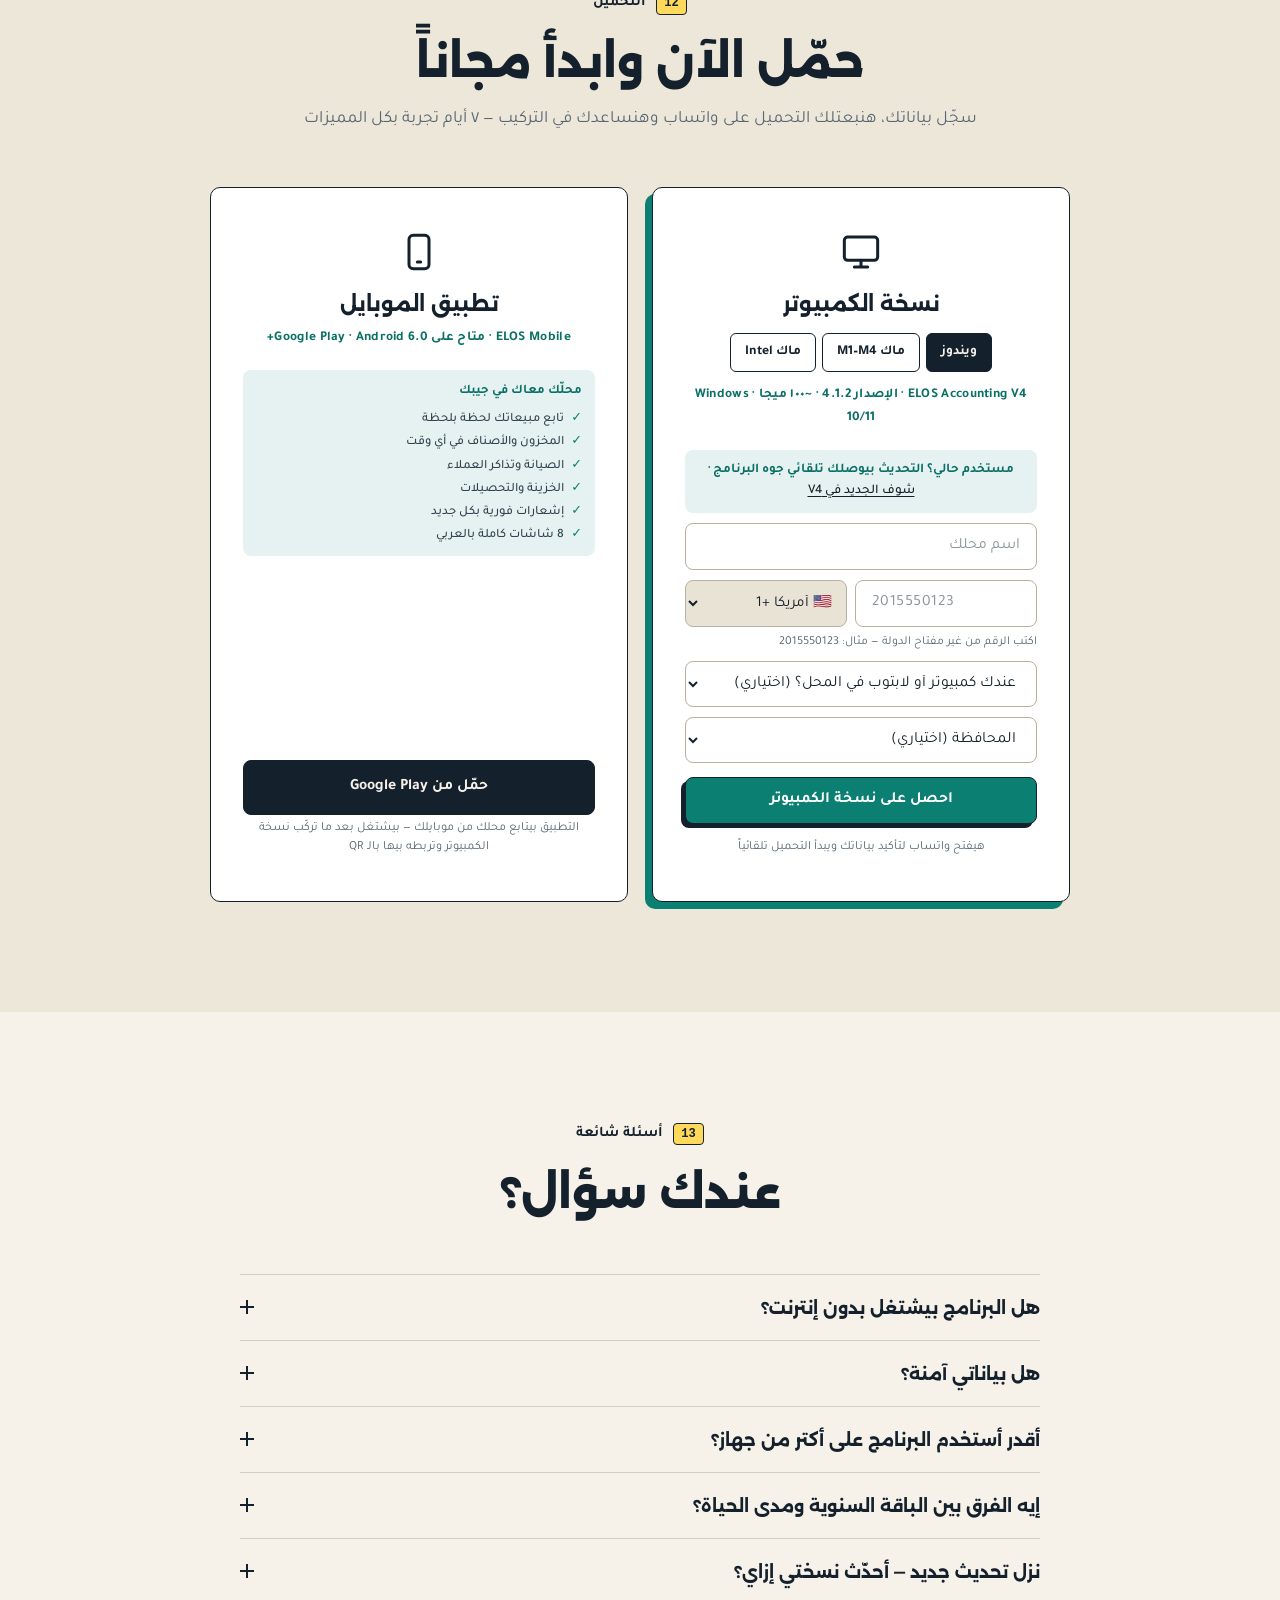
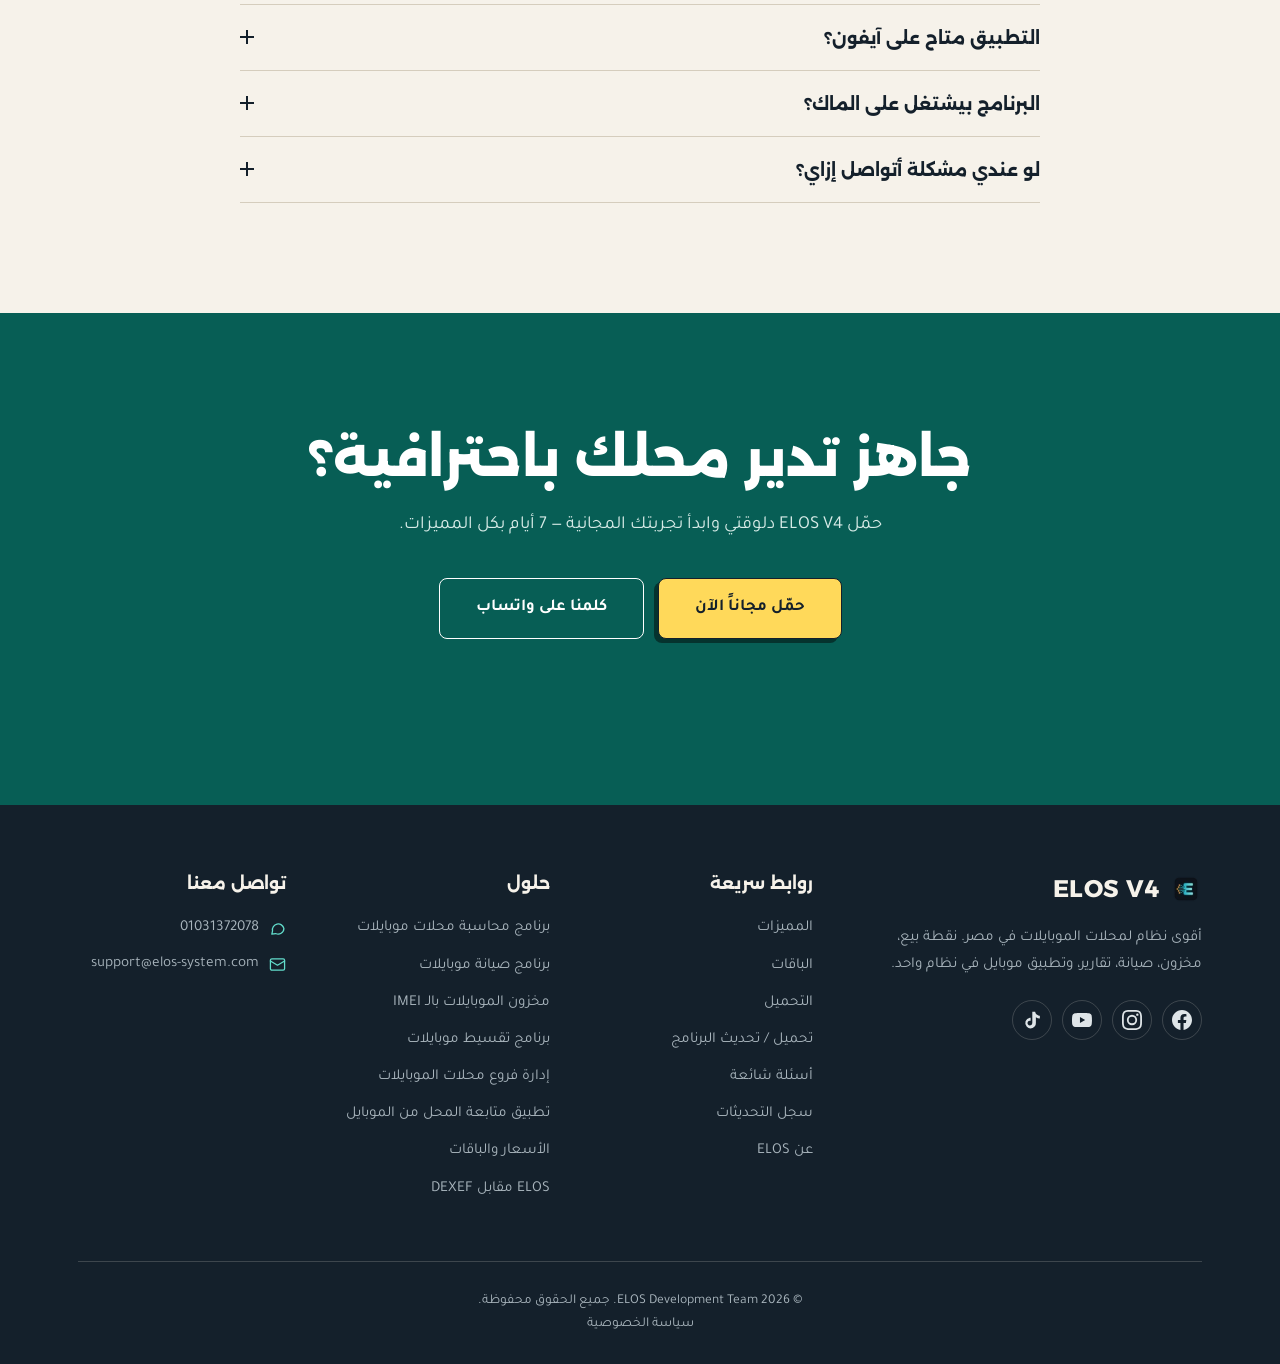
==== commit a62ea18e: "release: v4.1.2 manifest + download button + download page + changelog" ====
--- a/index.html
+++ b/index.html
@@ -856,7 +856,7 @@
             <small>مستخدم حالي؟ التحديث بيوصلك تلقائي جوه البرنامج · <a href="#whatsnew" data-track="download-whatsnew">شوف الجديد في V4</a></small>
           </div>
           <form data-lead-form data-platform="desktop"
-                data-download-url="https://elos-downloads.ossama3abss.workers.dev/v4.1.1/ELOS-Accounting-V4-4.1.1-Setup.zip"
+                data-download-url="https://elos-downloads.ossama3abss.workers.dev/v4.1.2/ELOS-Accounting-V4-4.1.2-Setup.zip"
                 class="lead-form">
             <div class="lead-fields">
               <input type="text" name="shop_name" placeholder="اسم محلك" required autocomplete="organization" aria-label="اسم محلك">
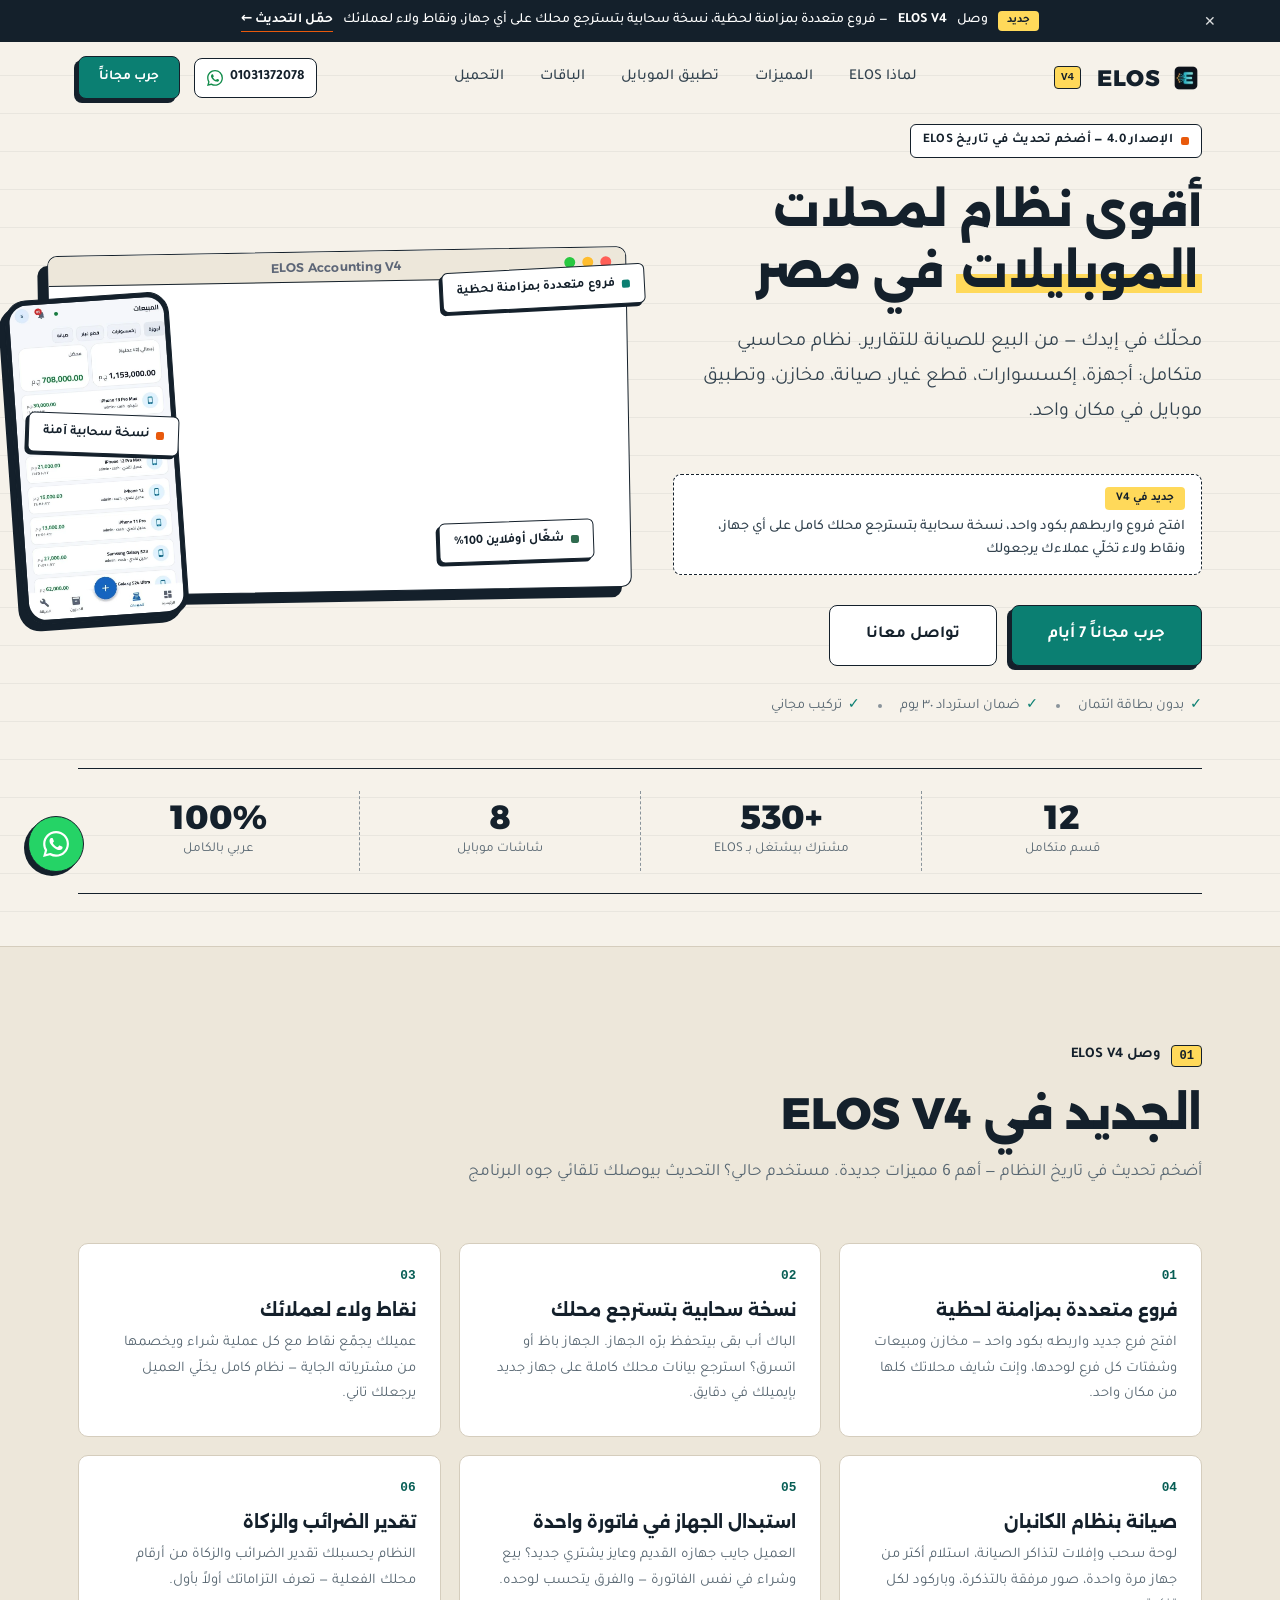
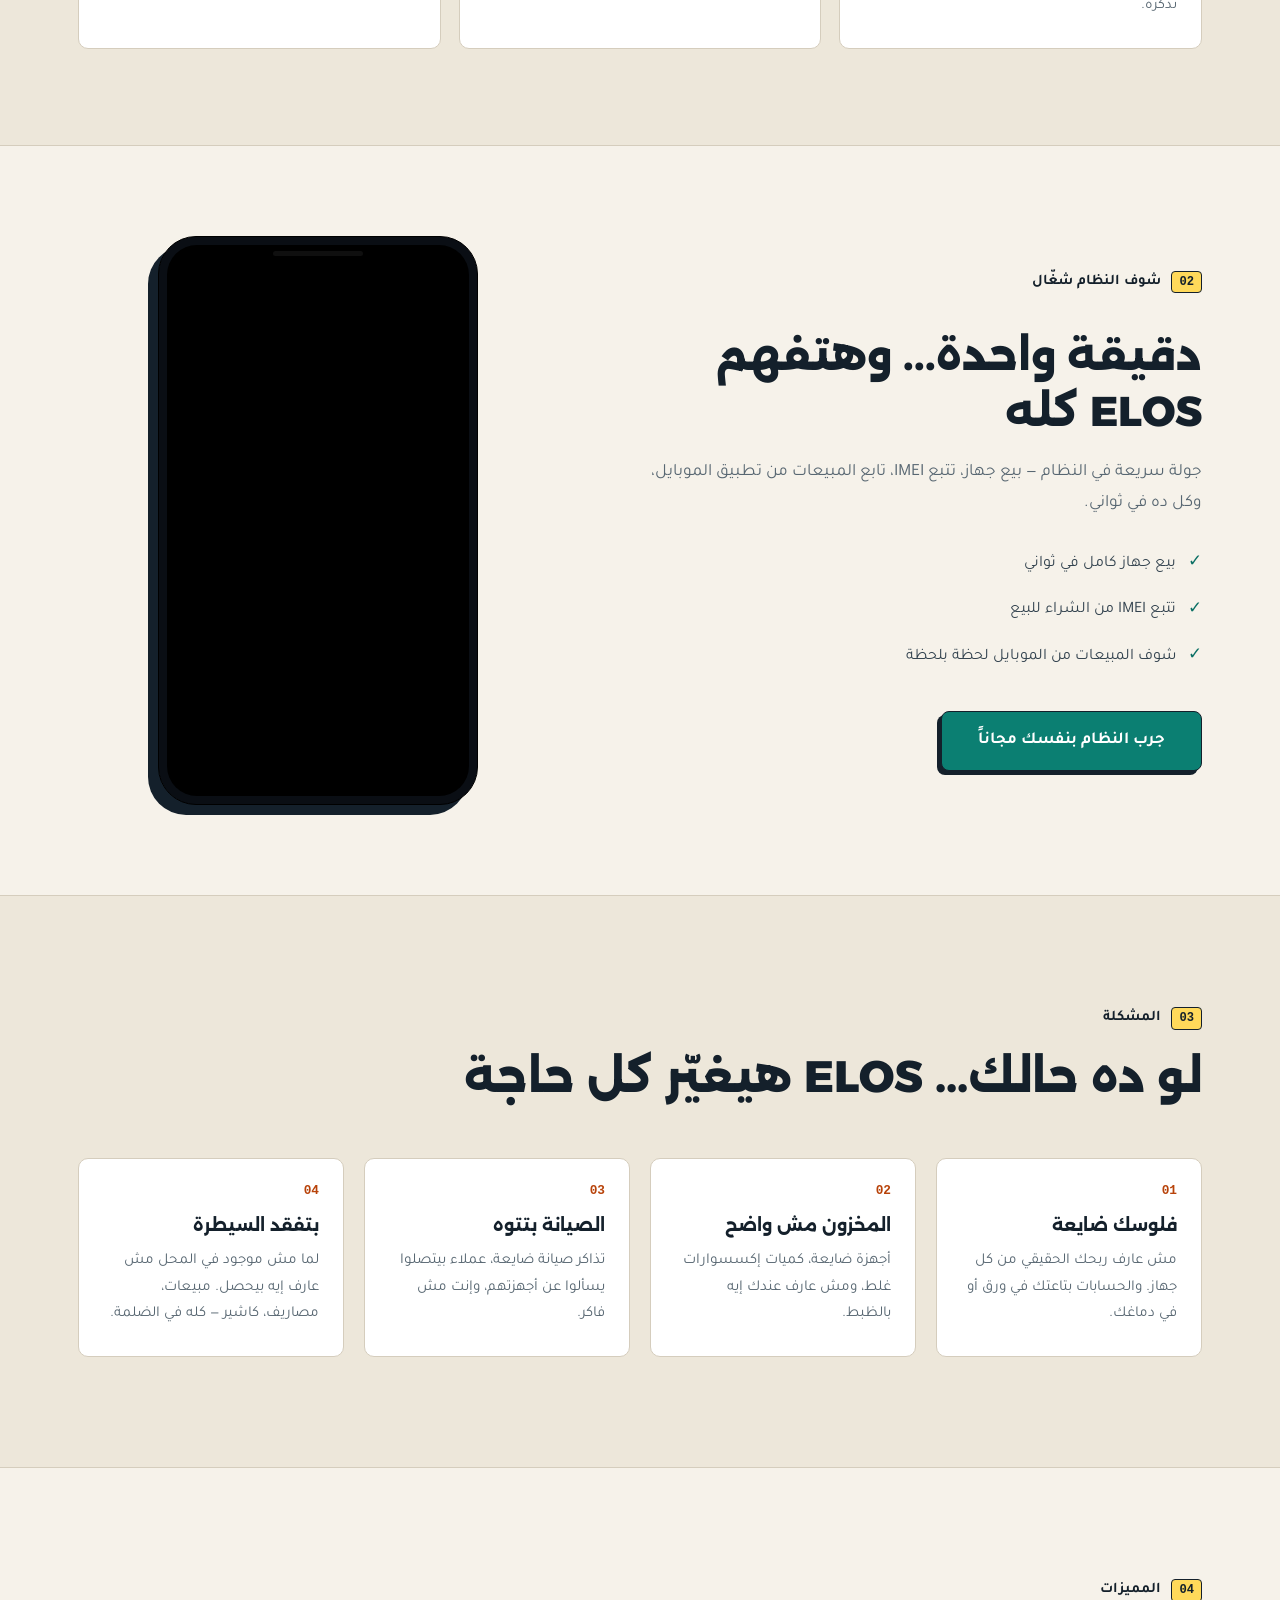
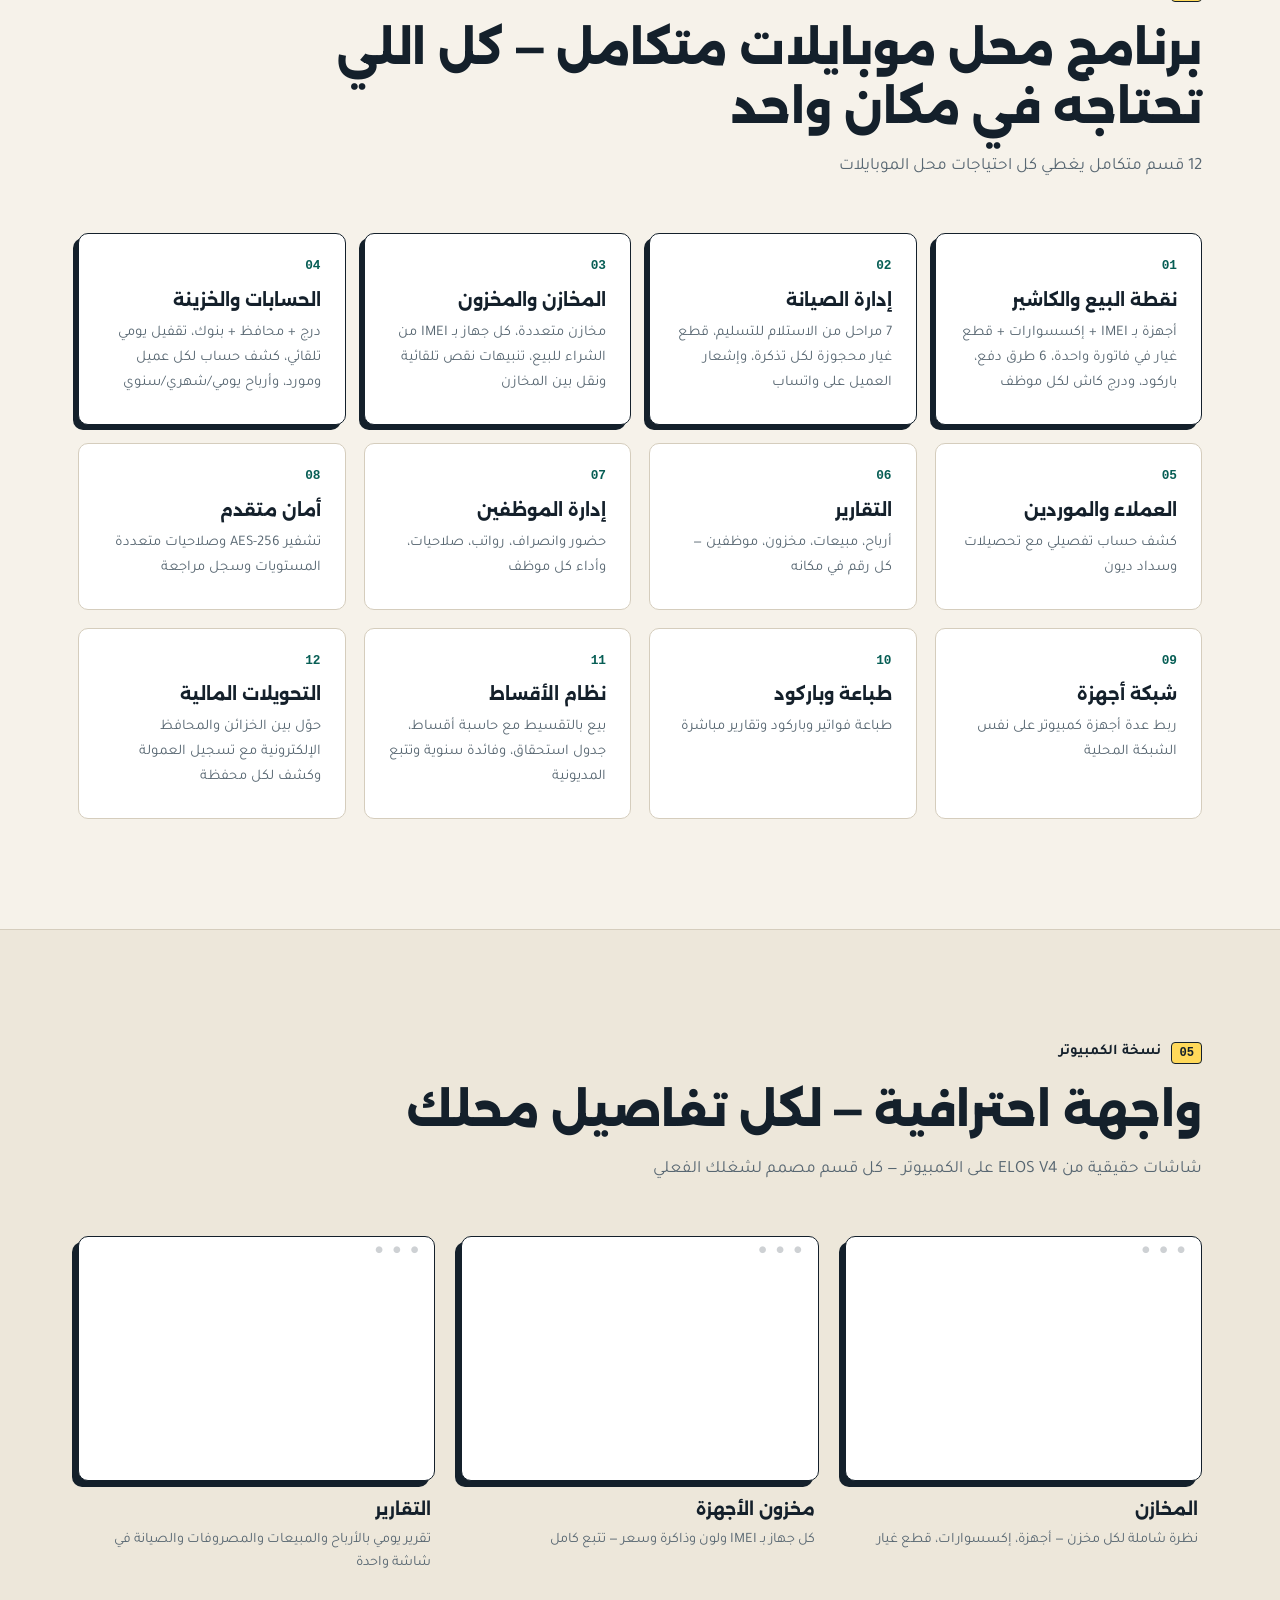
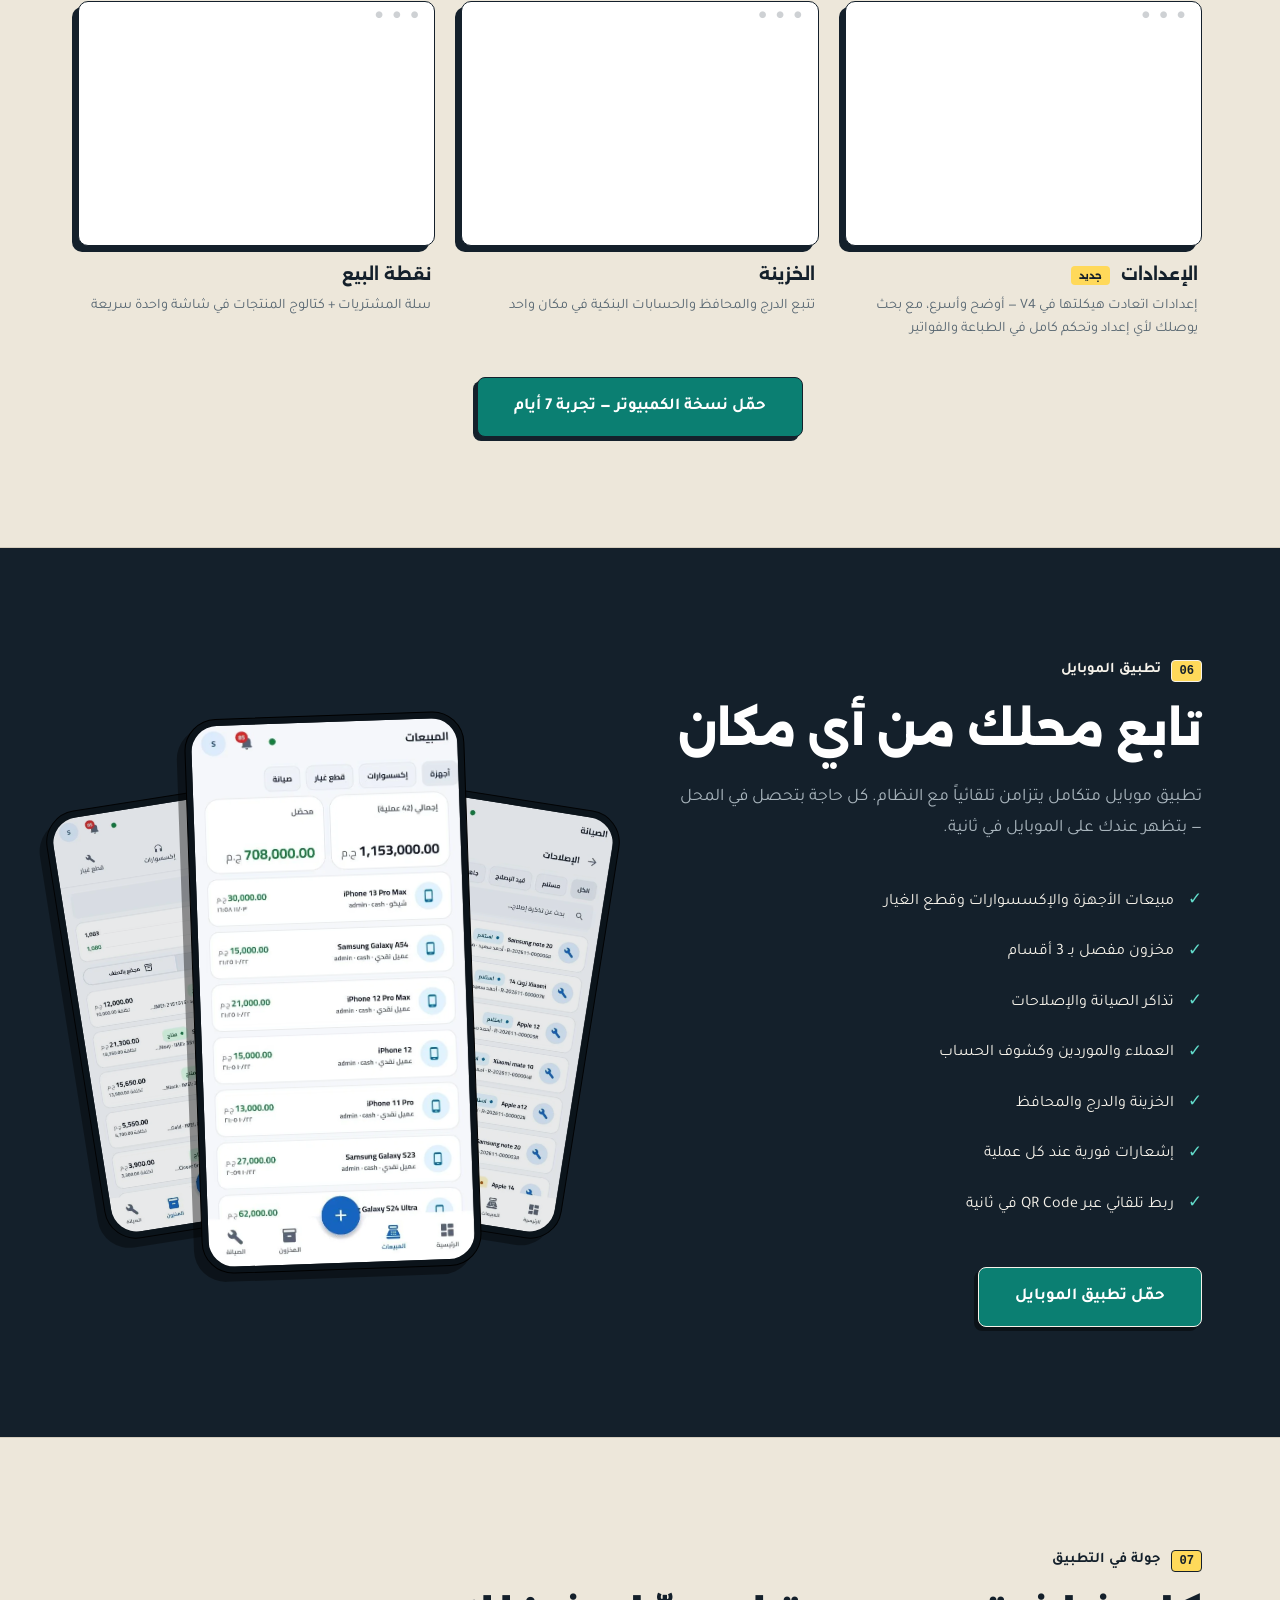
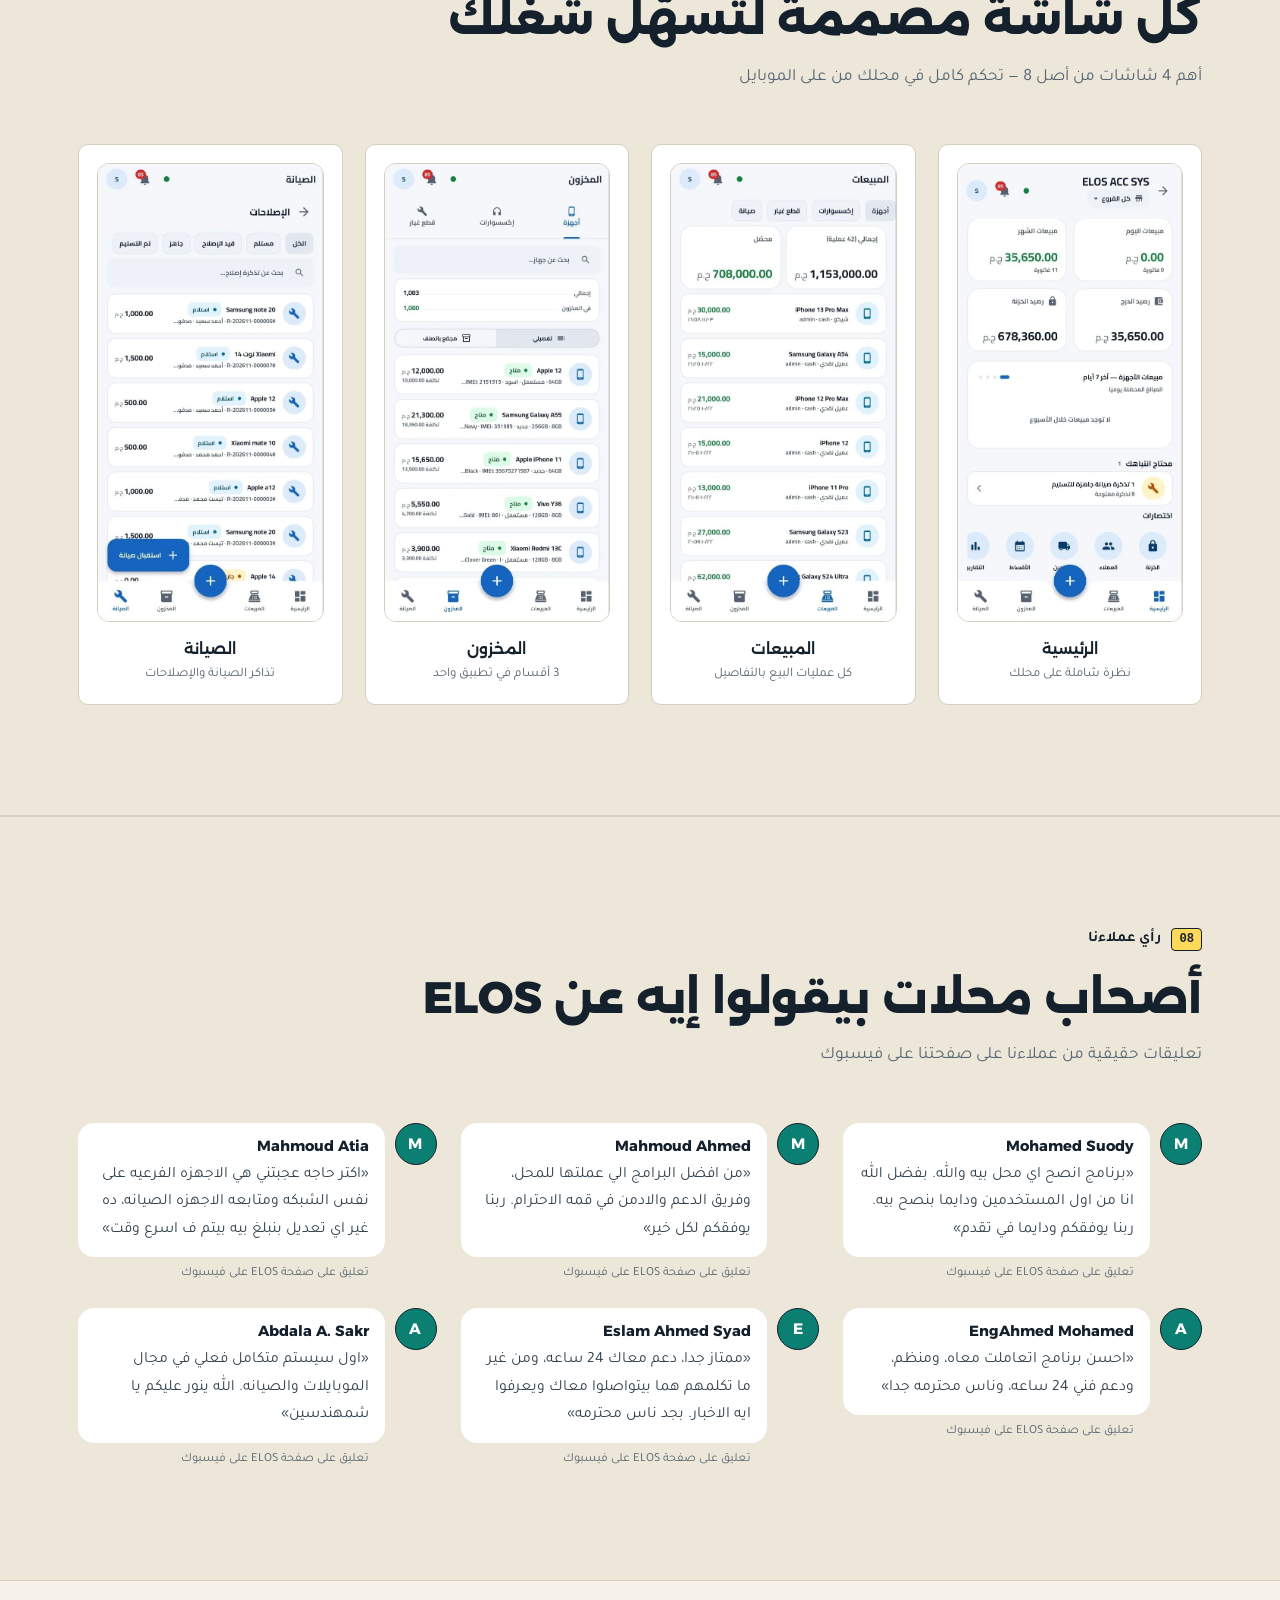
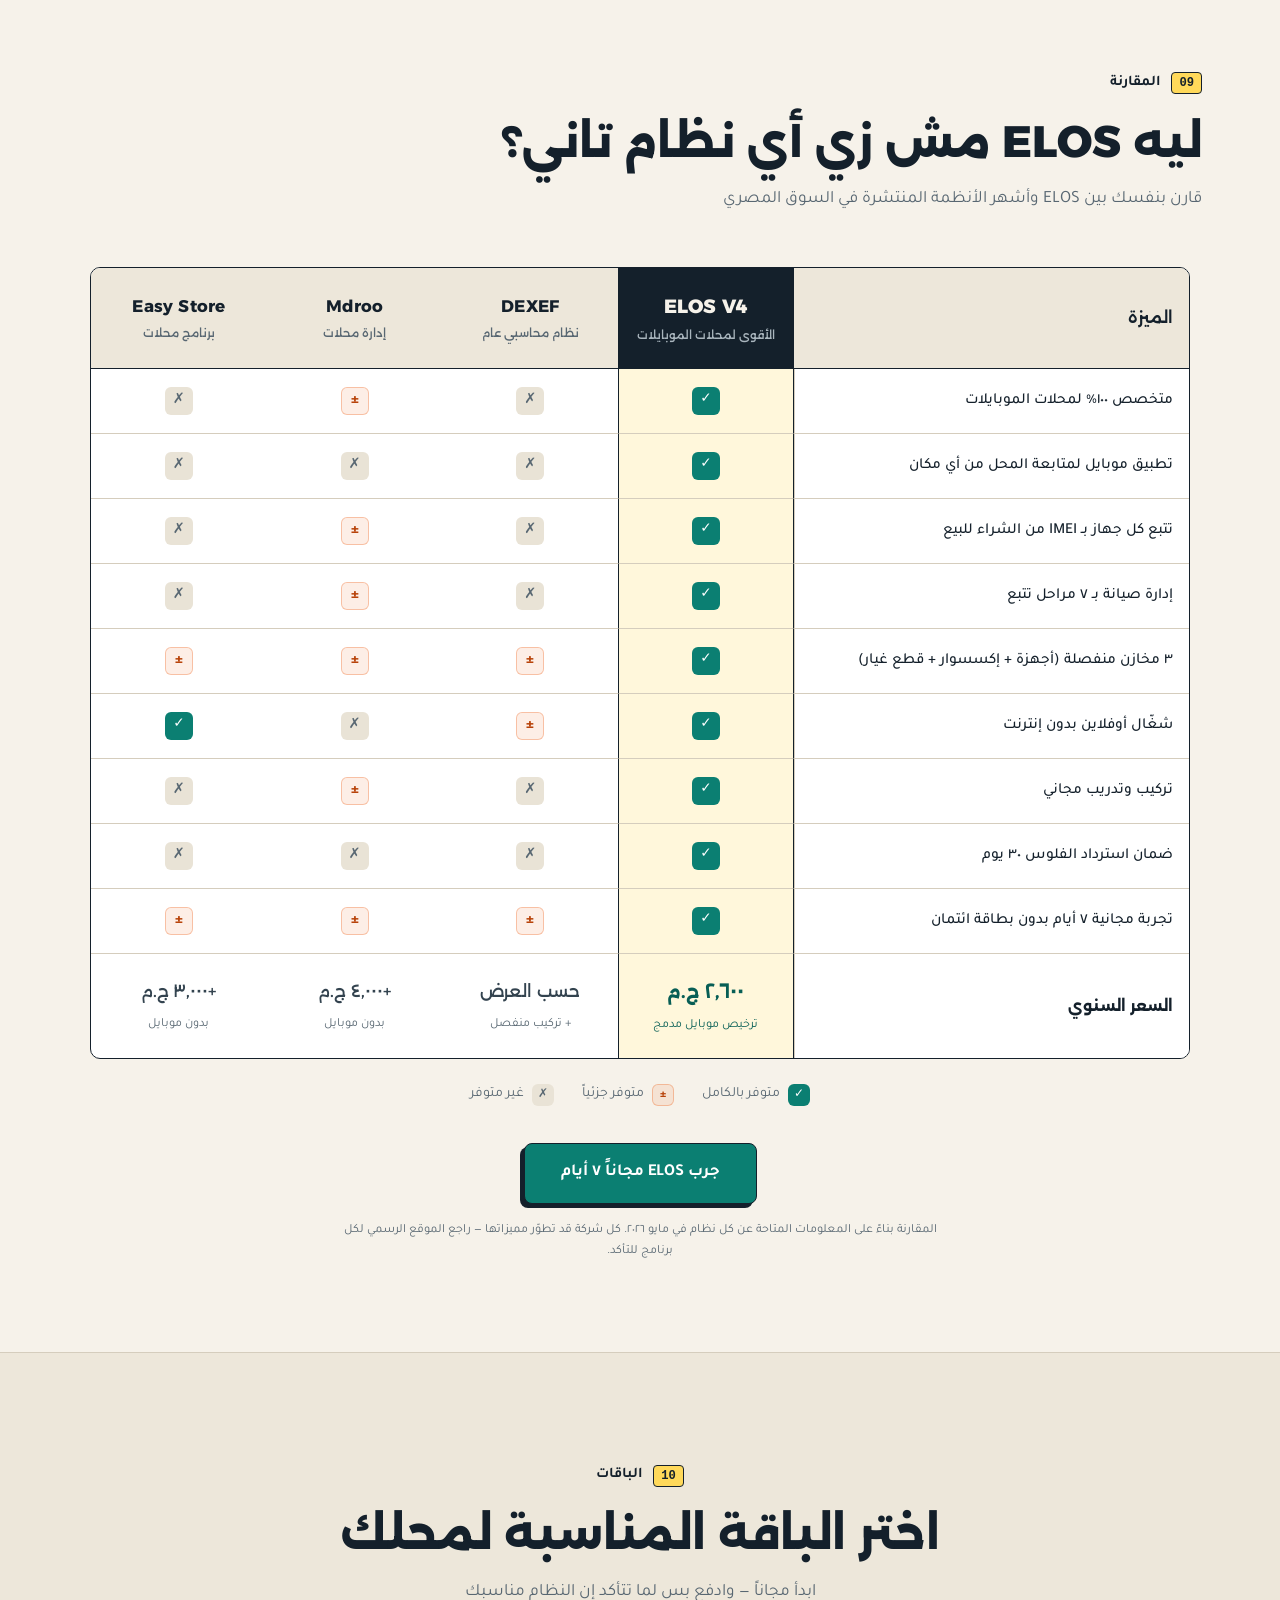
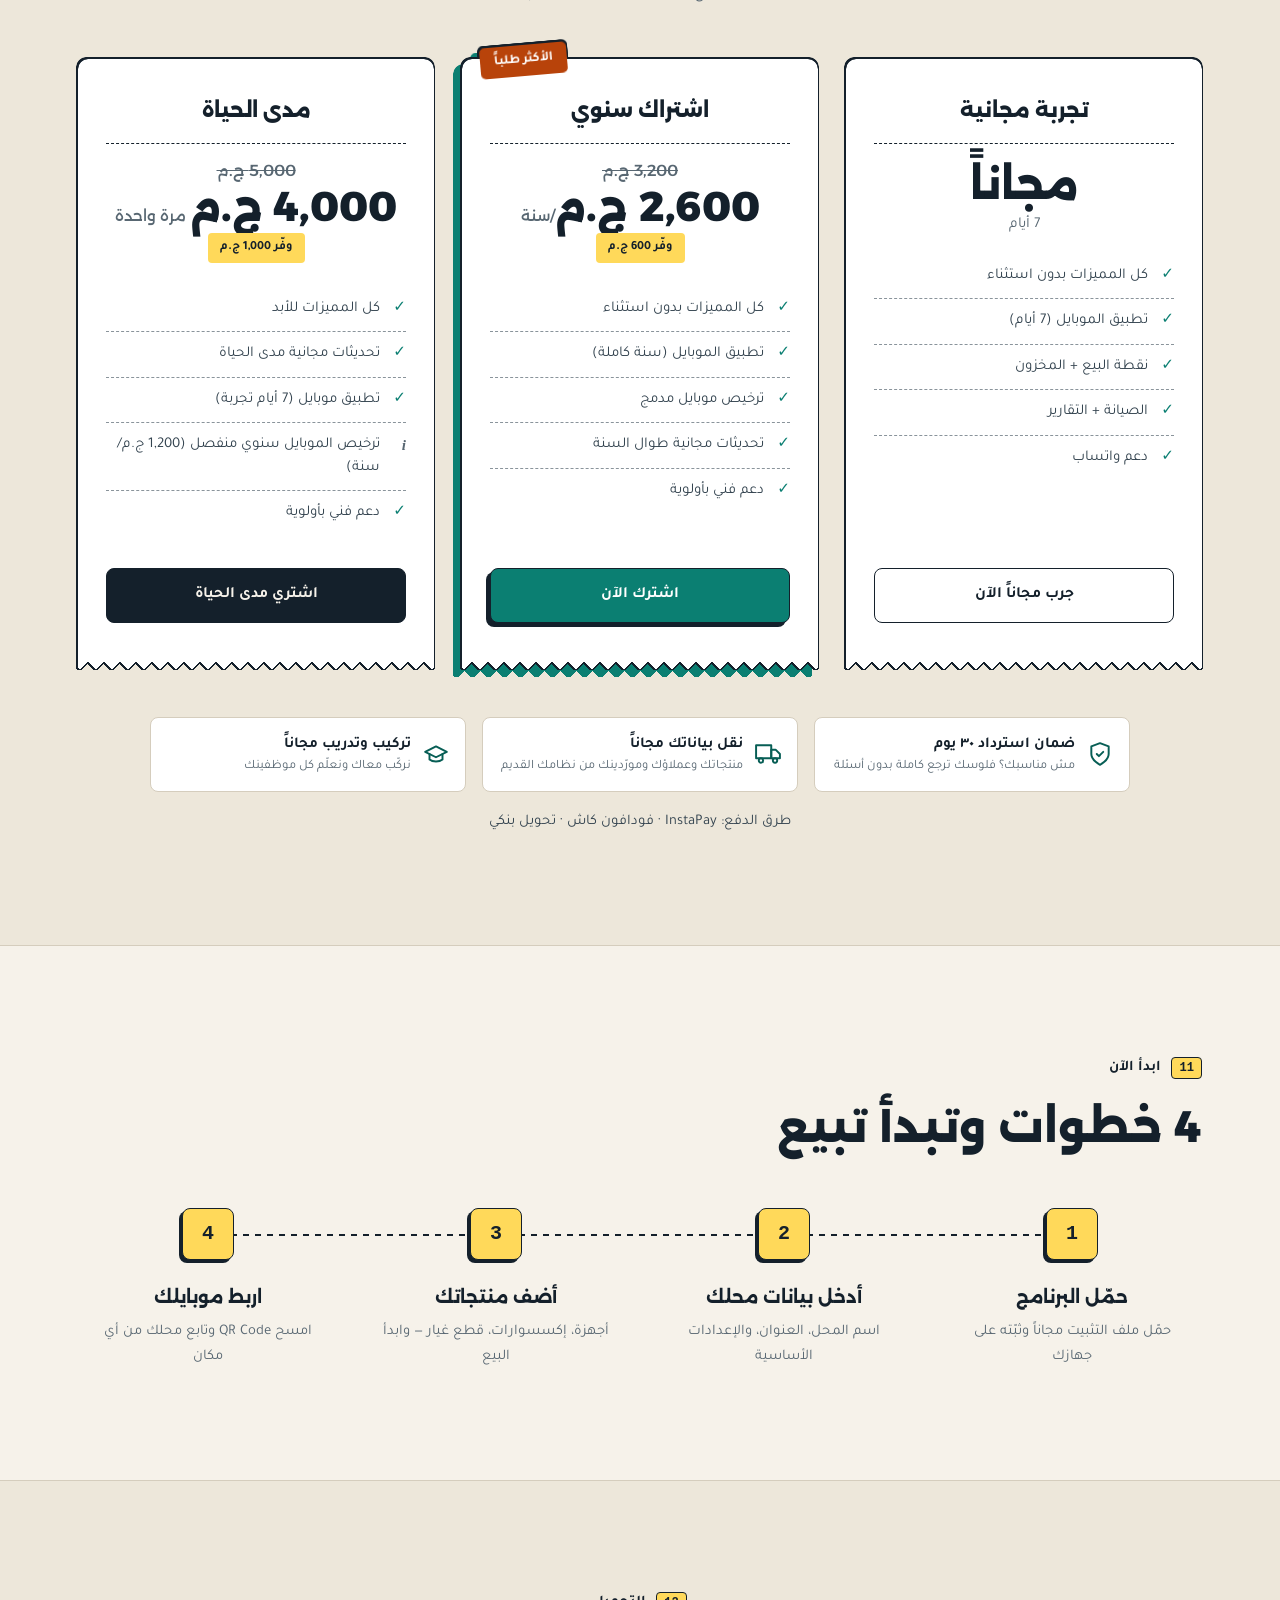
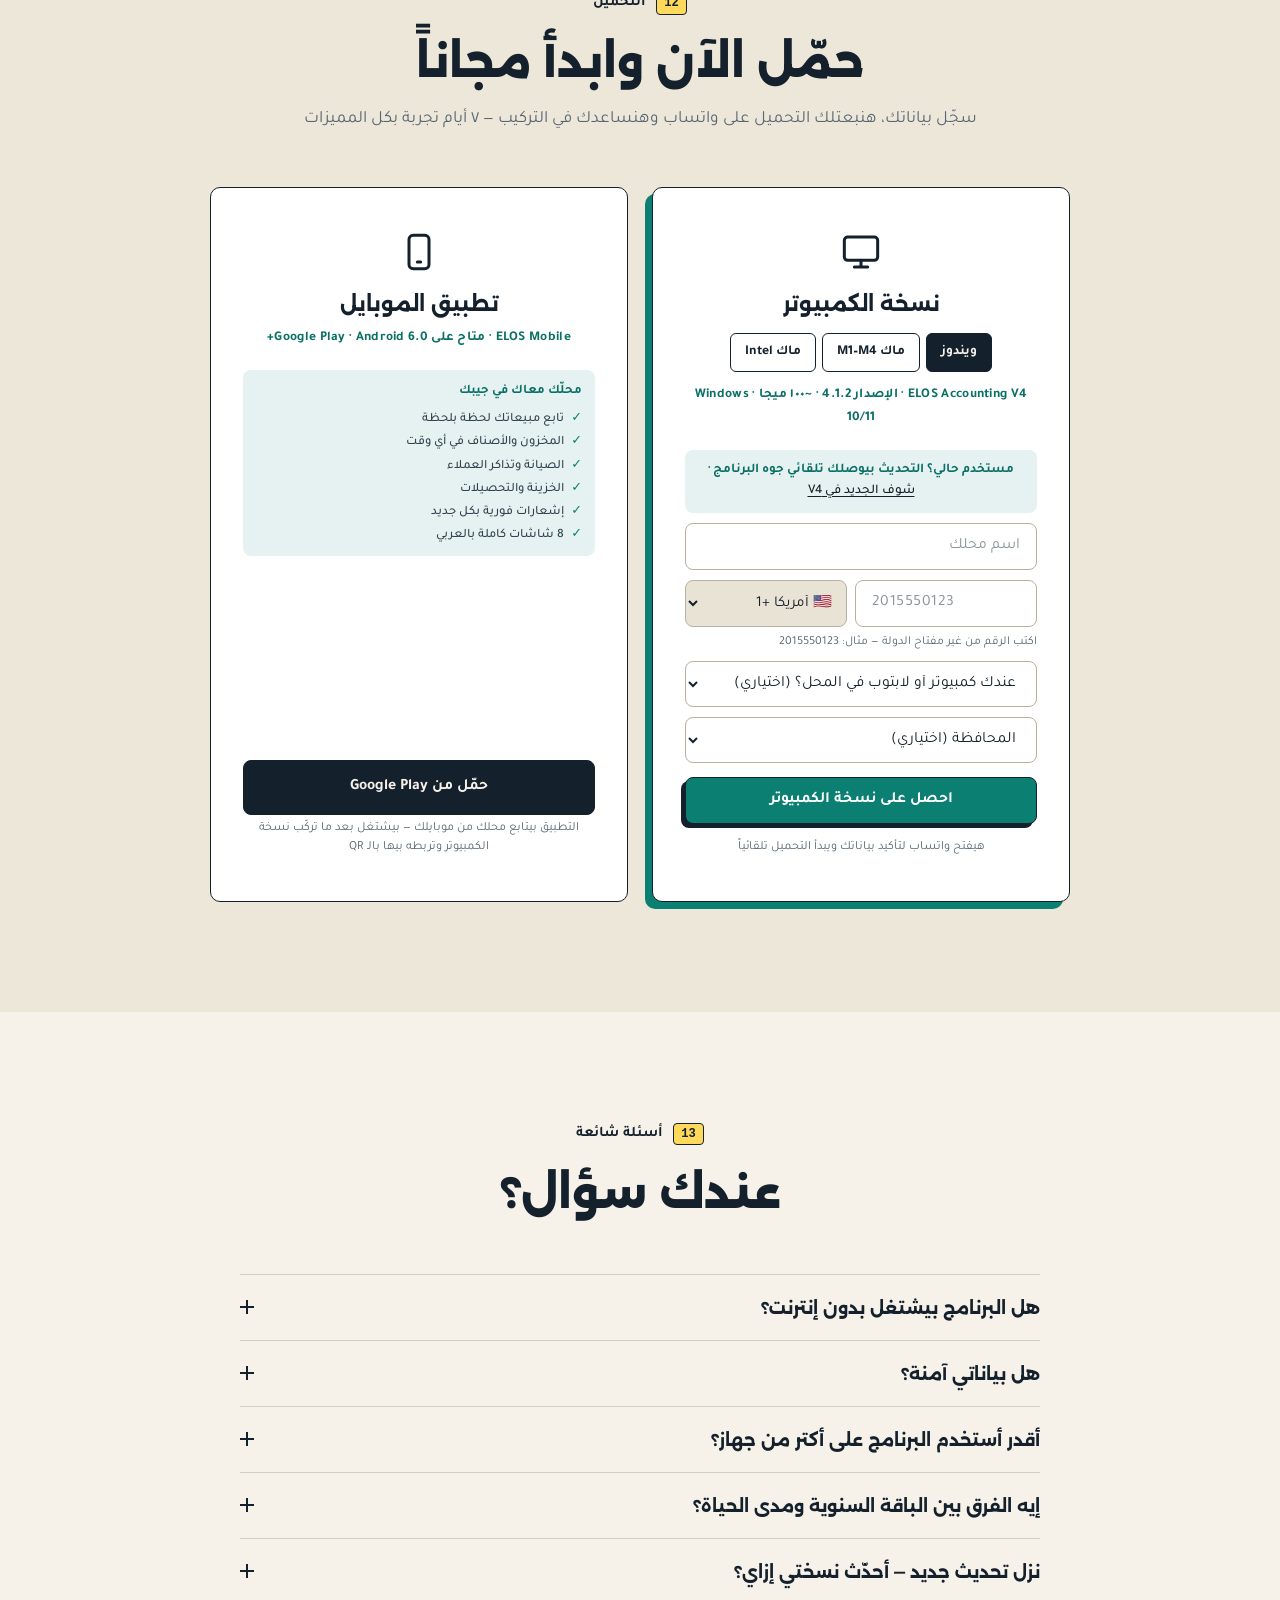
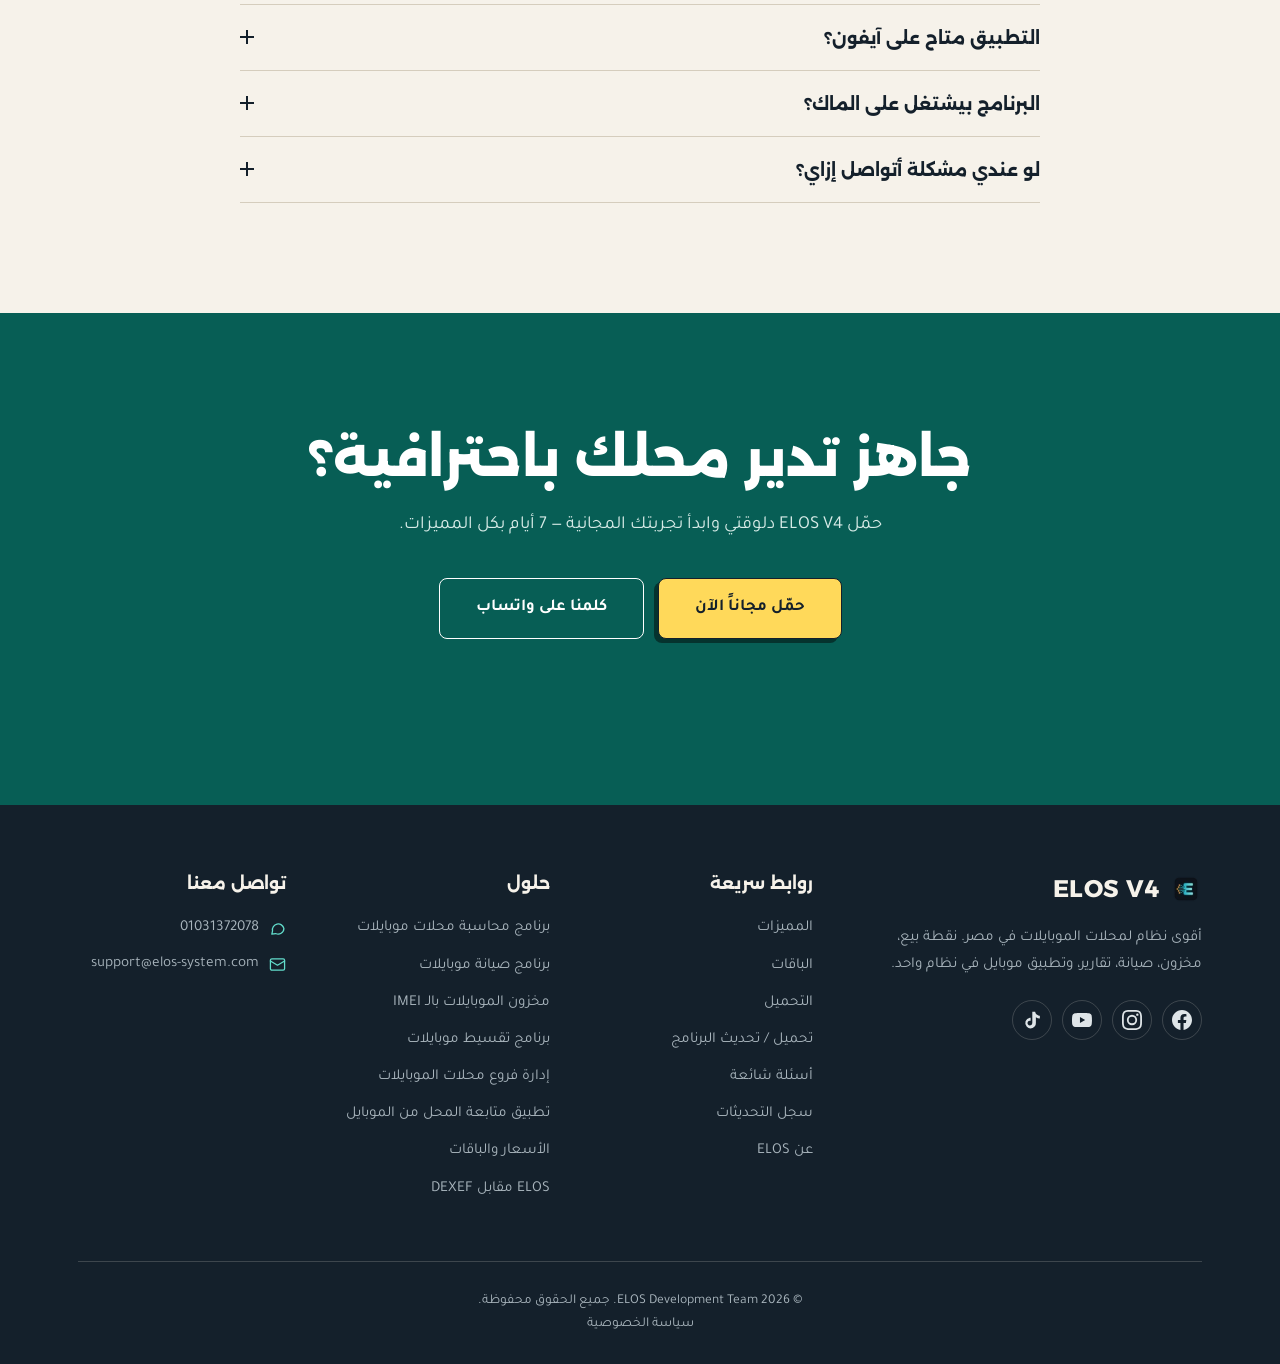
==== commit 9068c0ec: "release: v4.1.2 لينكات الماك (arm64 + x64)" ====
--- a/index.html
+++ b/index.html
@@ -842,12 +842,12 @@
           <div class="os-picker" role="radiogroup" aria-label="نظام جهازك" data-os-picker>
             <button type="button" class="os-opt is-on" role="radio" aria-checked="true" data-os="win">ويندوز</button>
             <button type="button" class="os-opt" role="radio" aria-checked="false" data-os="mac-arm"
-                    data-url="https://elos-downloads.ossama3abss.workers.dev/v4.1.1/ELOS-Accounting-V4-4.1.1-arm64.dmg">ماك M1–M4</button>
+                    data-url="https://elos-downloads.ossama3abss.workers.dev/v4.1.2/ELOS-Accounting-V4-4.1.2-arm64.dmg">ماك M1–M4</button>
             <button type="button" class="os-opt" role="radio" aria-checked="false" data-os="mac-intel"
-                    data-url="https://elos-downloads.ossama3abss.workers.dev/v4.1.1/ELOS-Accounting-V4-4.1.1-x64.dmg">ماك Intel</button>
+                    data-url="https://elos-downloads.ossama3abss.workers.dev/v4.1.2/ELOS-Accounting-V4-4.1.2-x64.dmg">ماك Intel</button>
           </div>
           <div class="download-version" data-ver-win>ELOS Accounting V4 · الإصدار <span data-app-version>4.0</span> · ~١٠٠ ميجا · Windows 10/11</div>
-          <div class="download-version" data-ver-mac hidden>ELOS Accounting V4 للماك · نسخة 4.1.1 · ~١١٥ ميجا · macOS 10.15 وأحدث</div>
+          <div class="download-version" data-ver-mac hidden>ELOS Accounting V4 للماك · نسخة 4.1.2 · ~١١٥ ميجا · macOS 10.15 وأحدث</div>
           <div class="mac-help" data-mac-help hidden>
             <p><b>جهازك أنهي نوع؟</b> من قايمة التفاحة 🍎 فوق على الشمال ← <b>About This Mac</b>: لو مكتوب <b>Chip: Apple M…</b> اختار «ماك M1–M4»، ولو <b>Processor: Intel</b> اختار «ماك Intel».</p>
             <p><b>أول مرة تفتح البرنامج:</b> اسحبه لـ Applications، وبعدين <b>كليك يمين عليه ← Open ← Open</b> (أو System Settings ← Privacy &amp; Security ← Open Anyway). ده بيحصل أول مرة بس.</p>
